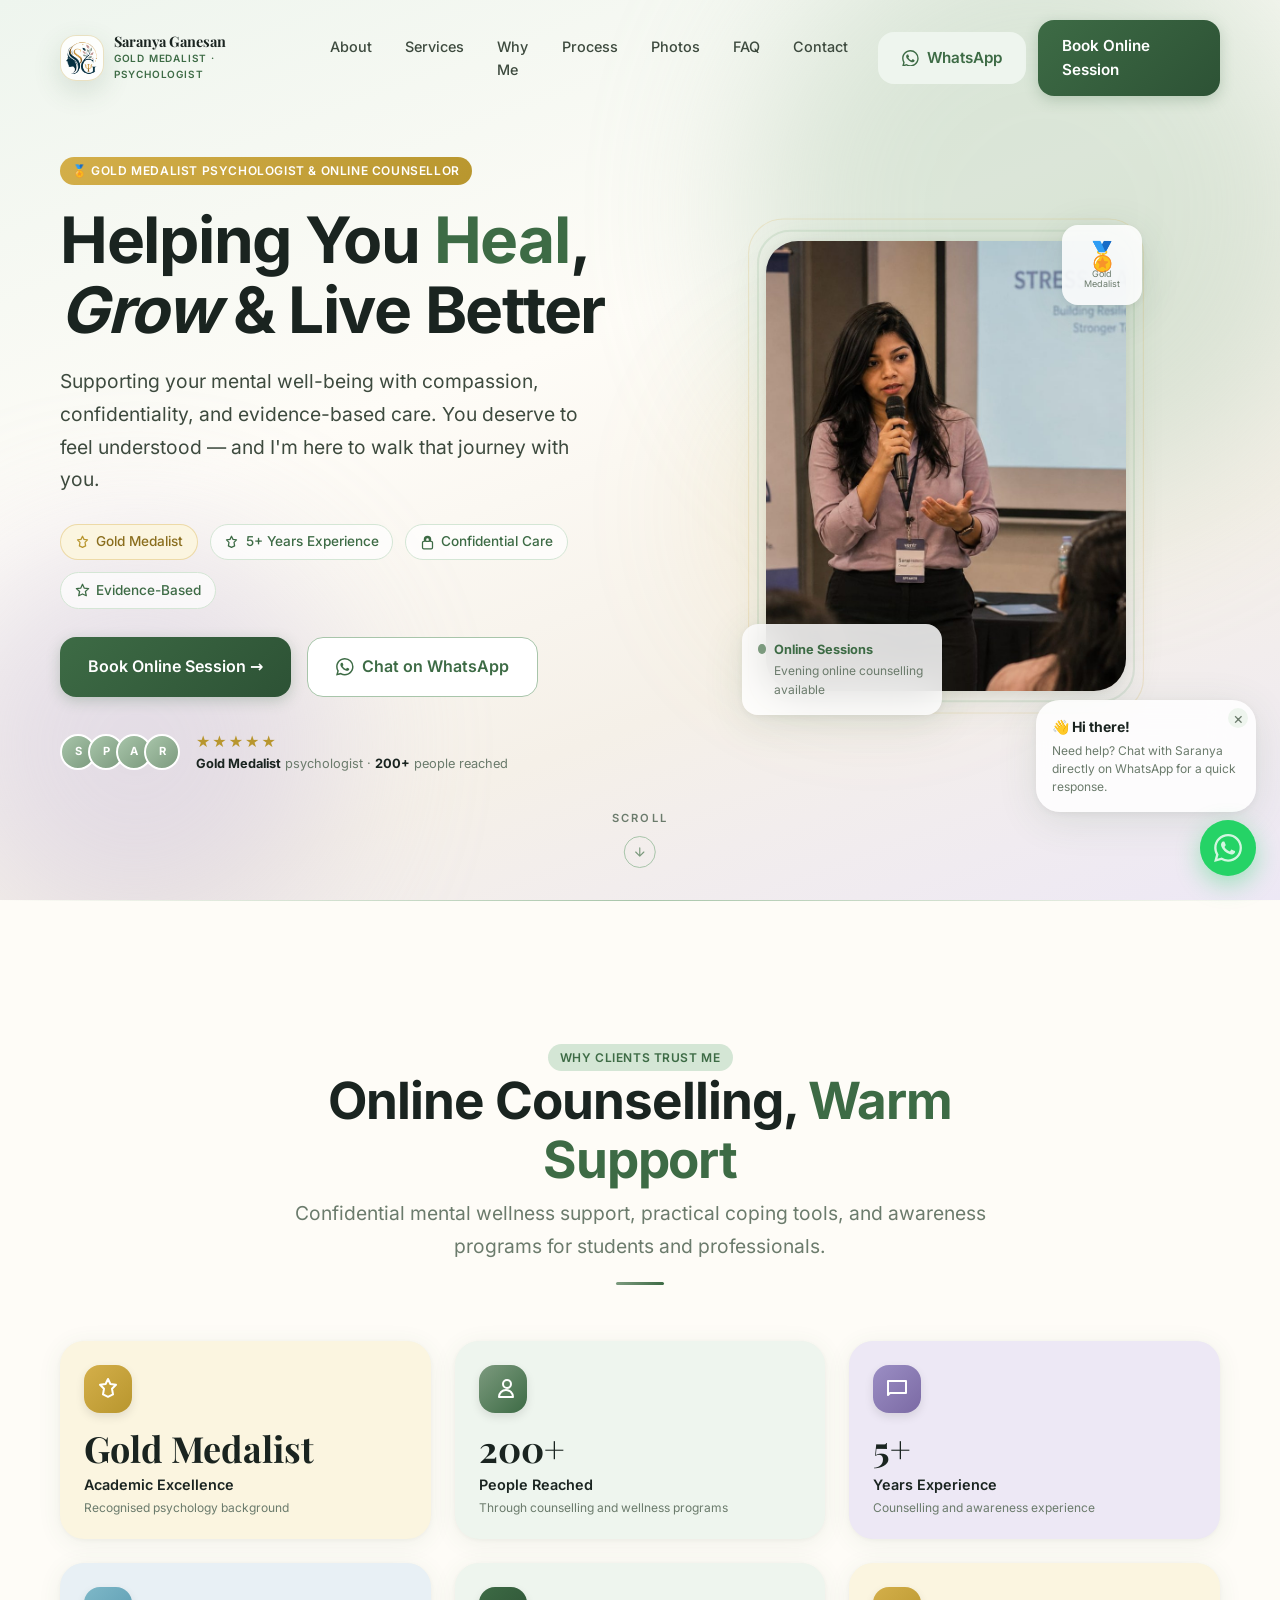
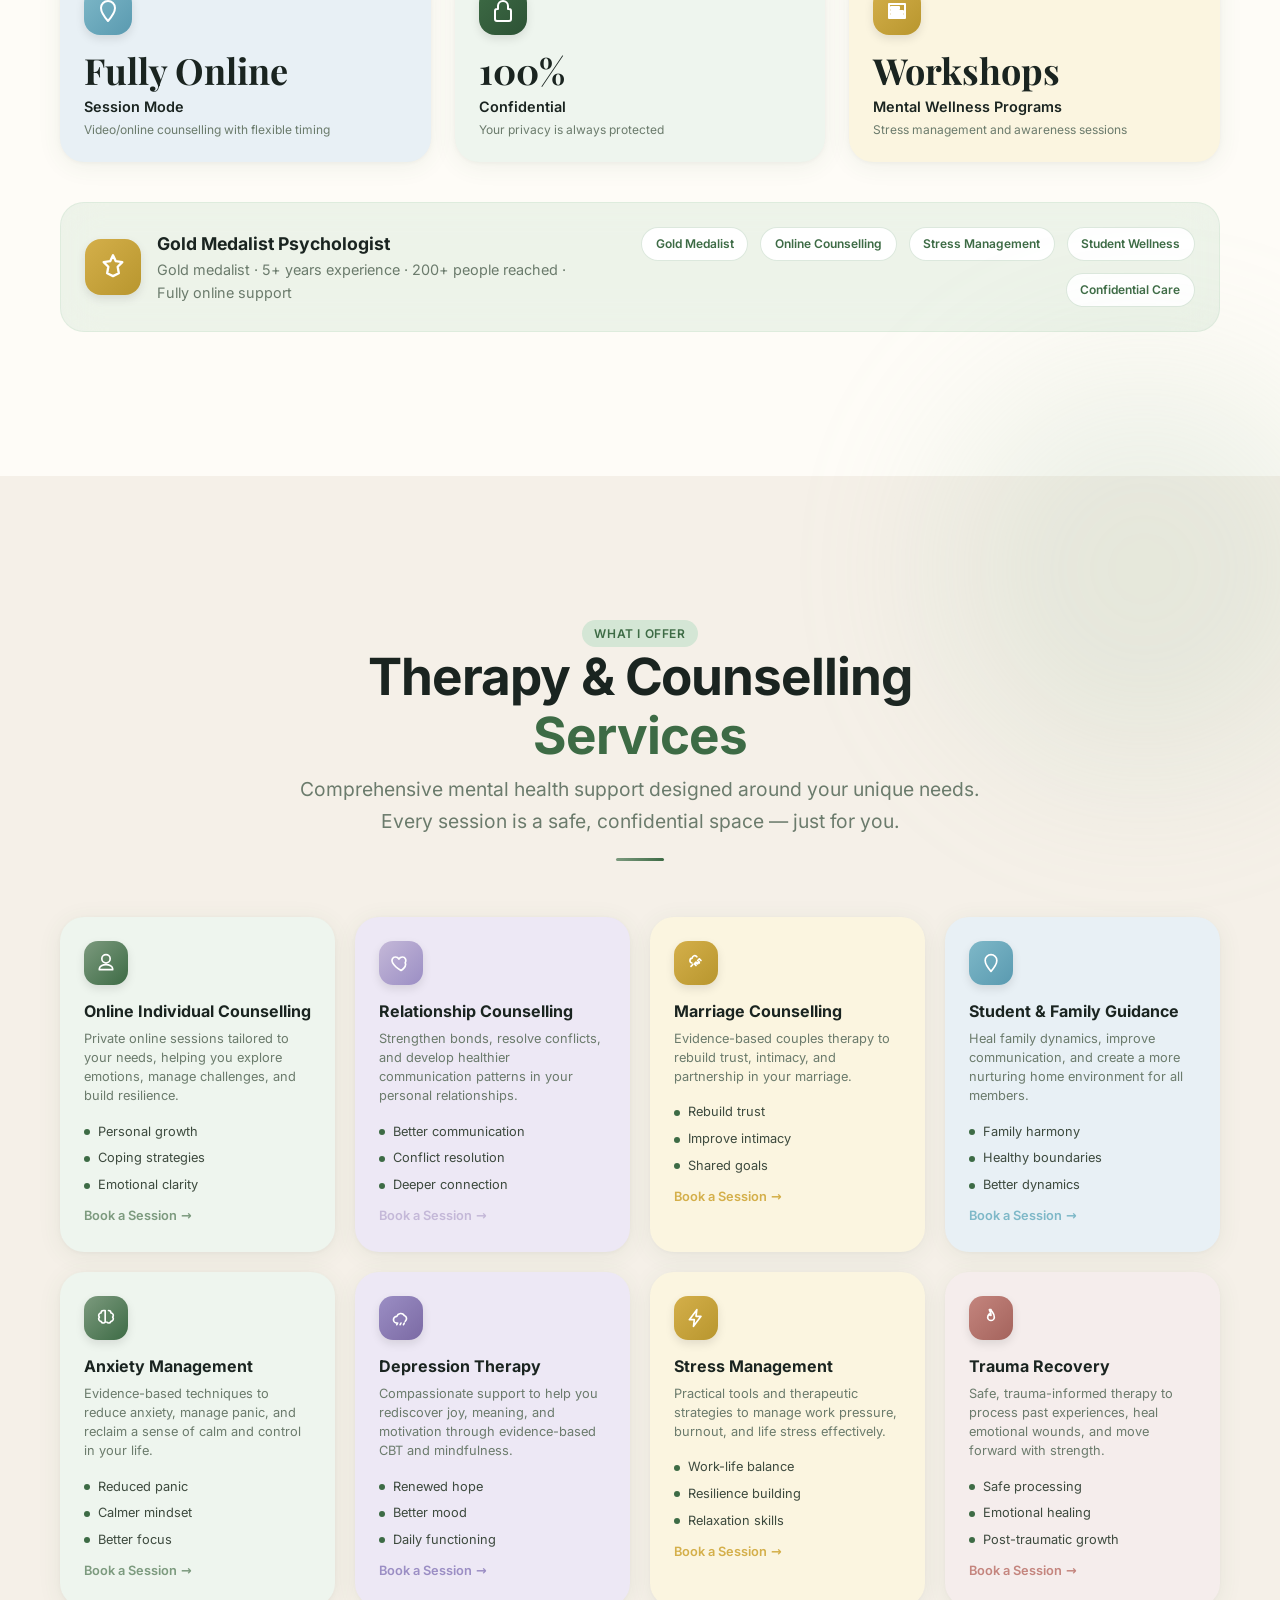
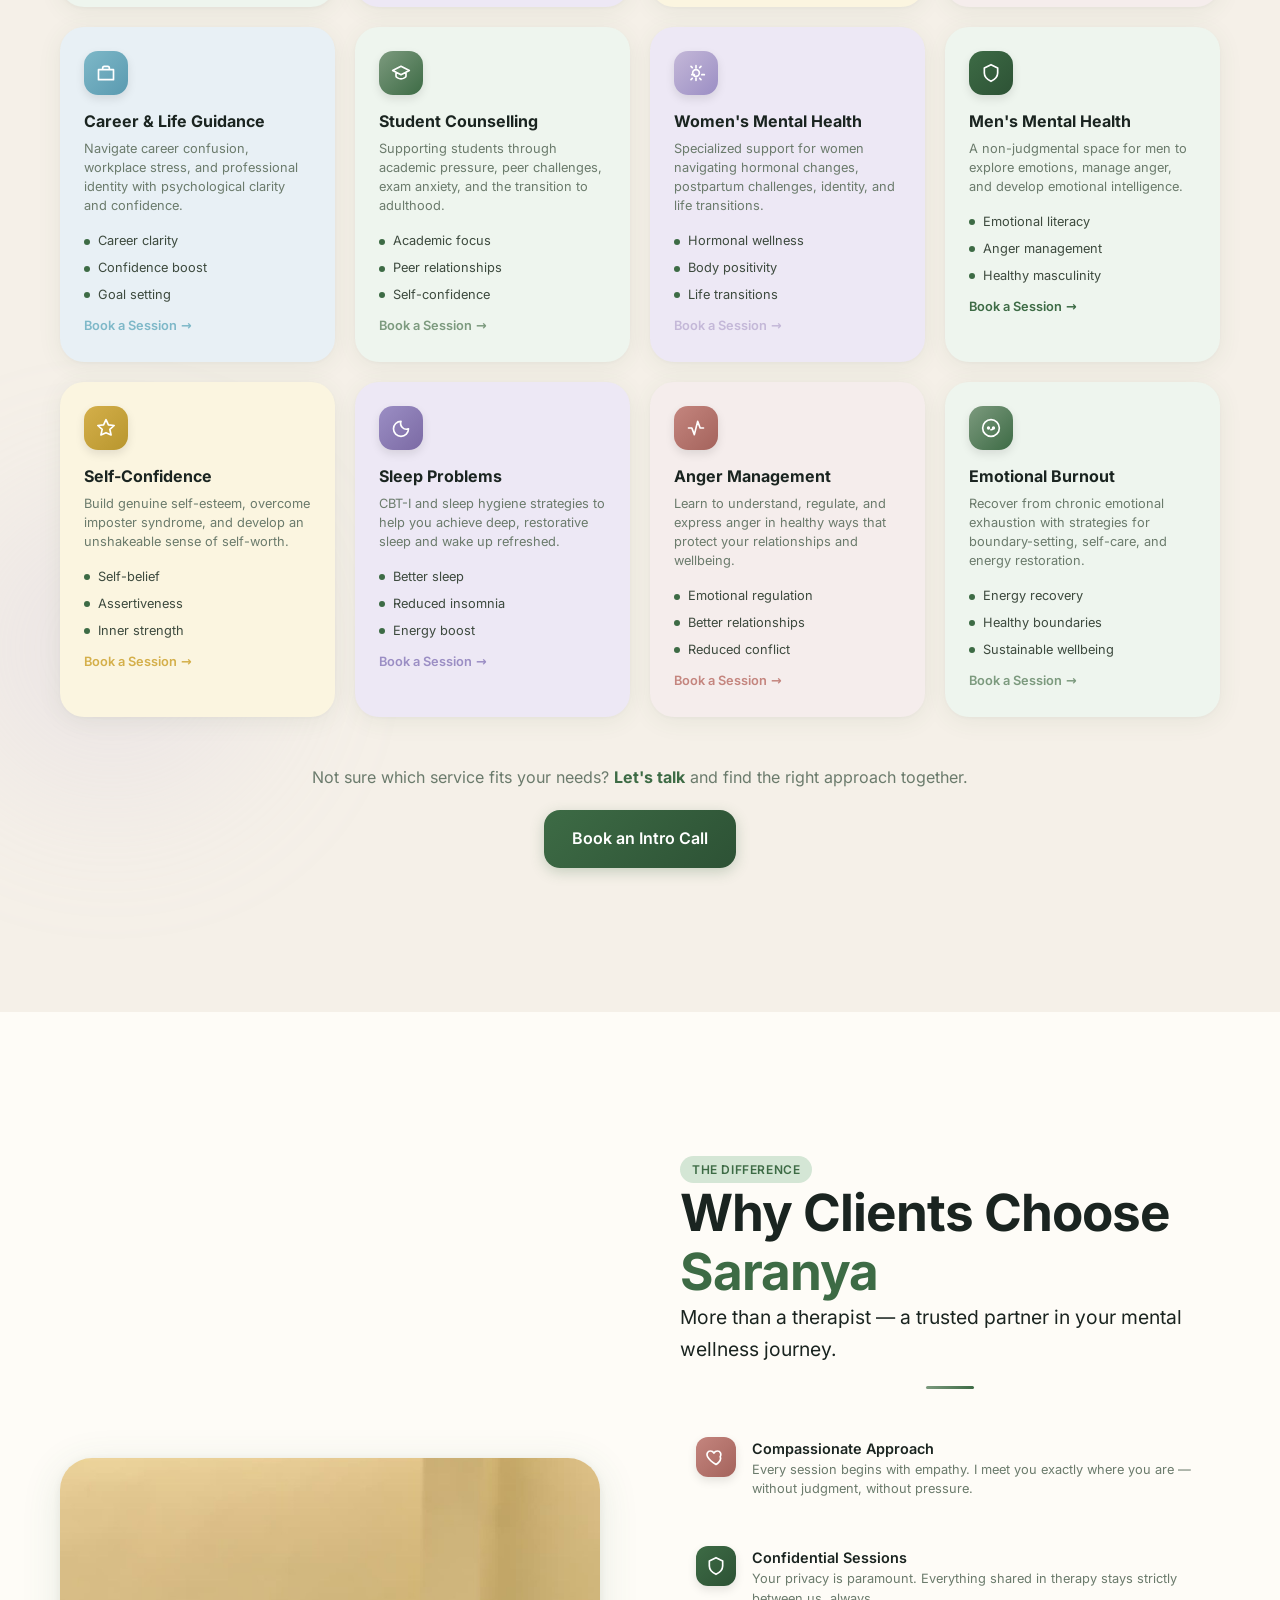
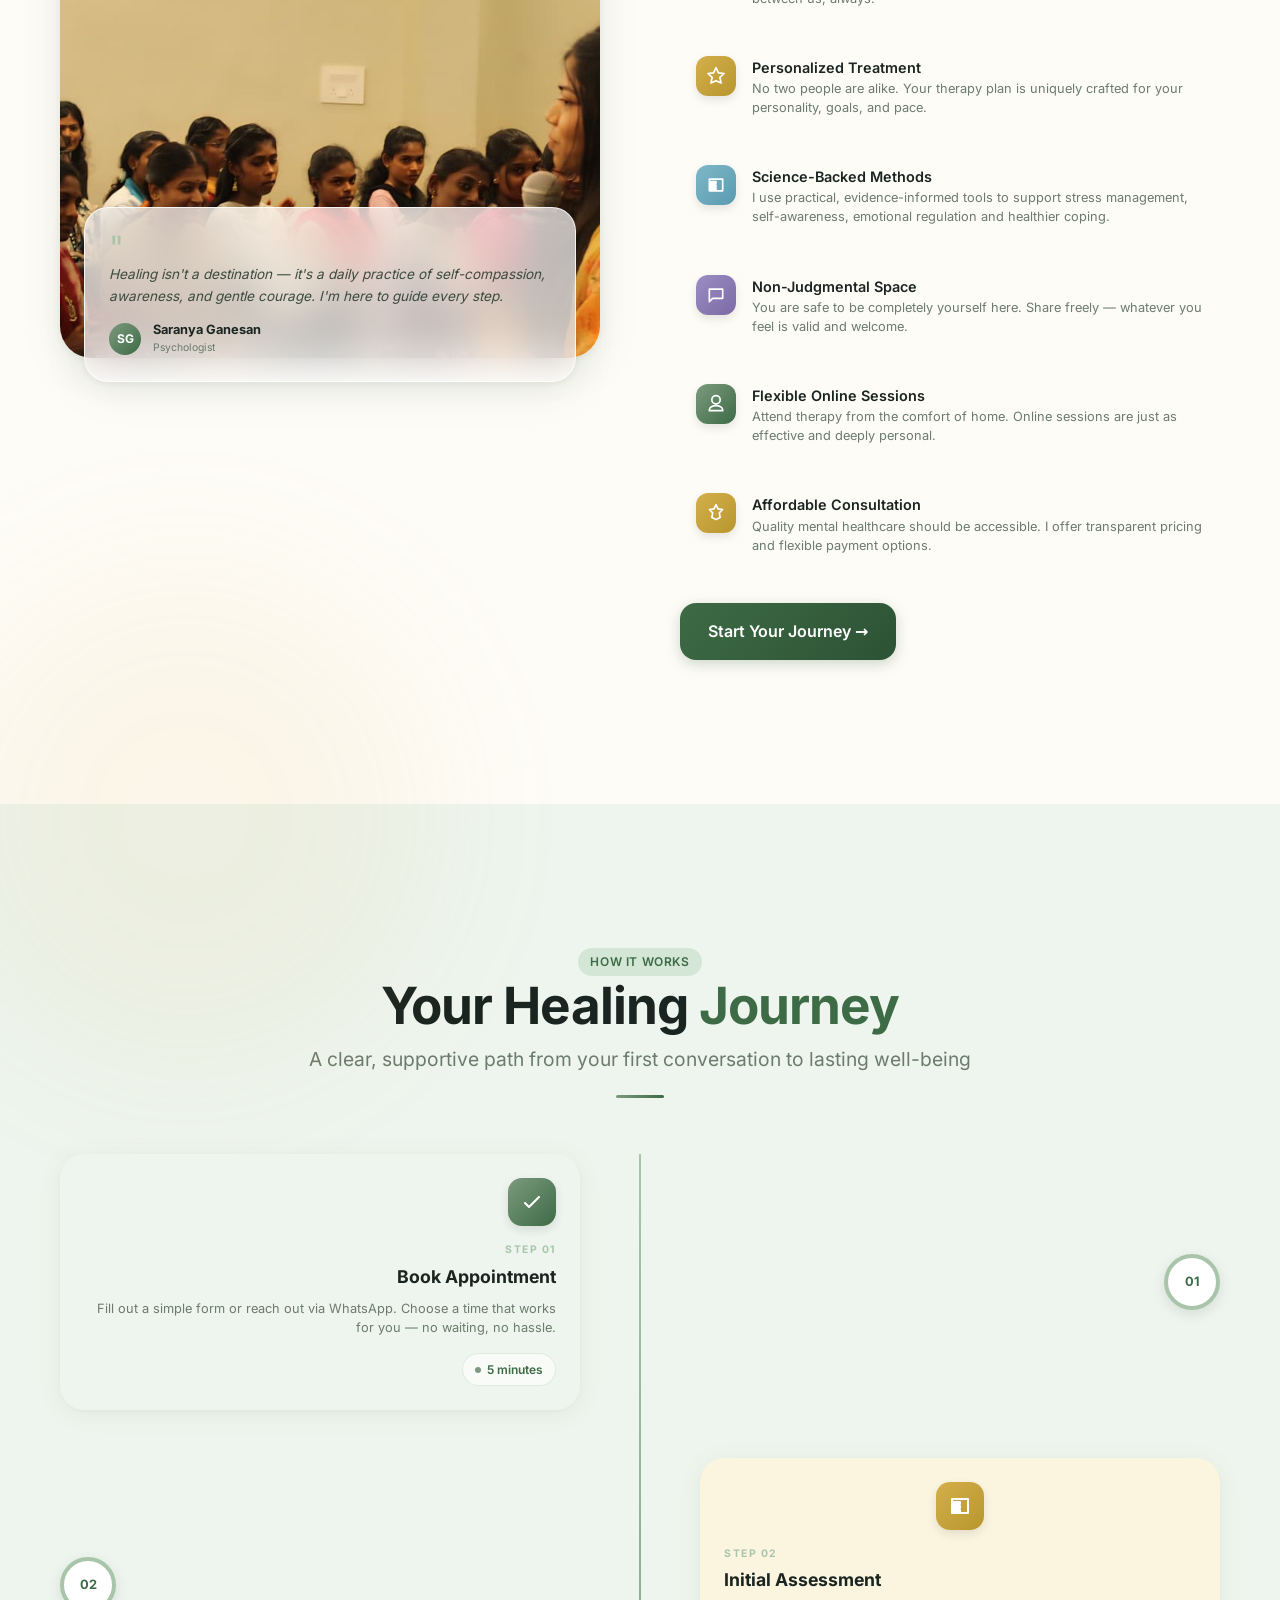
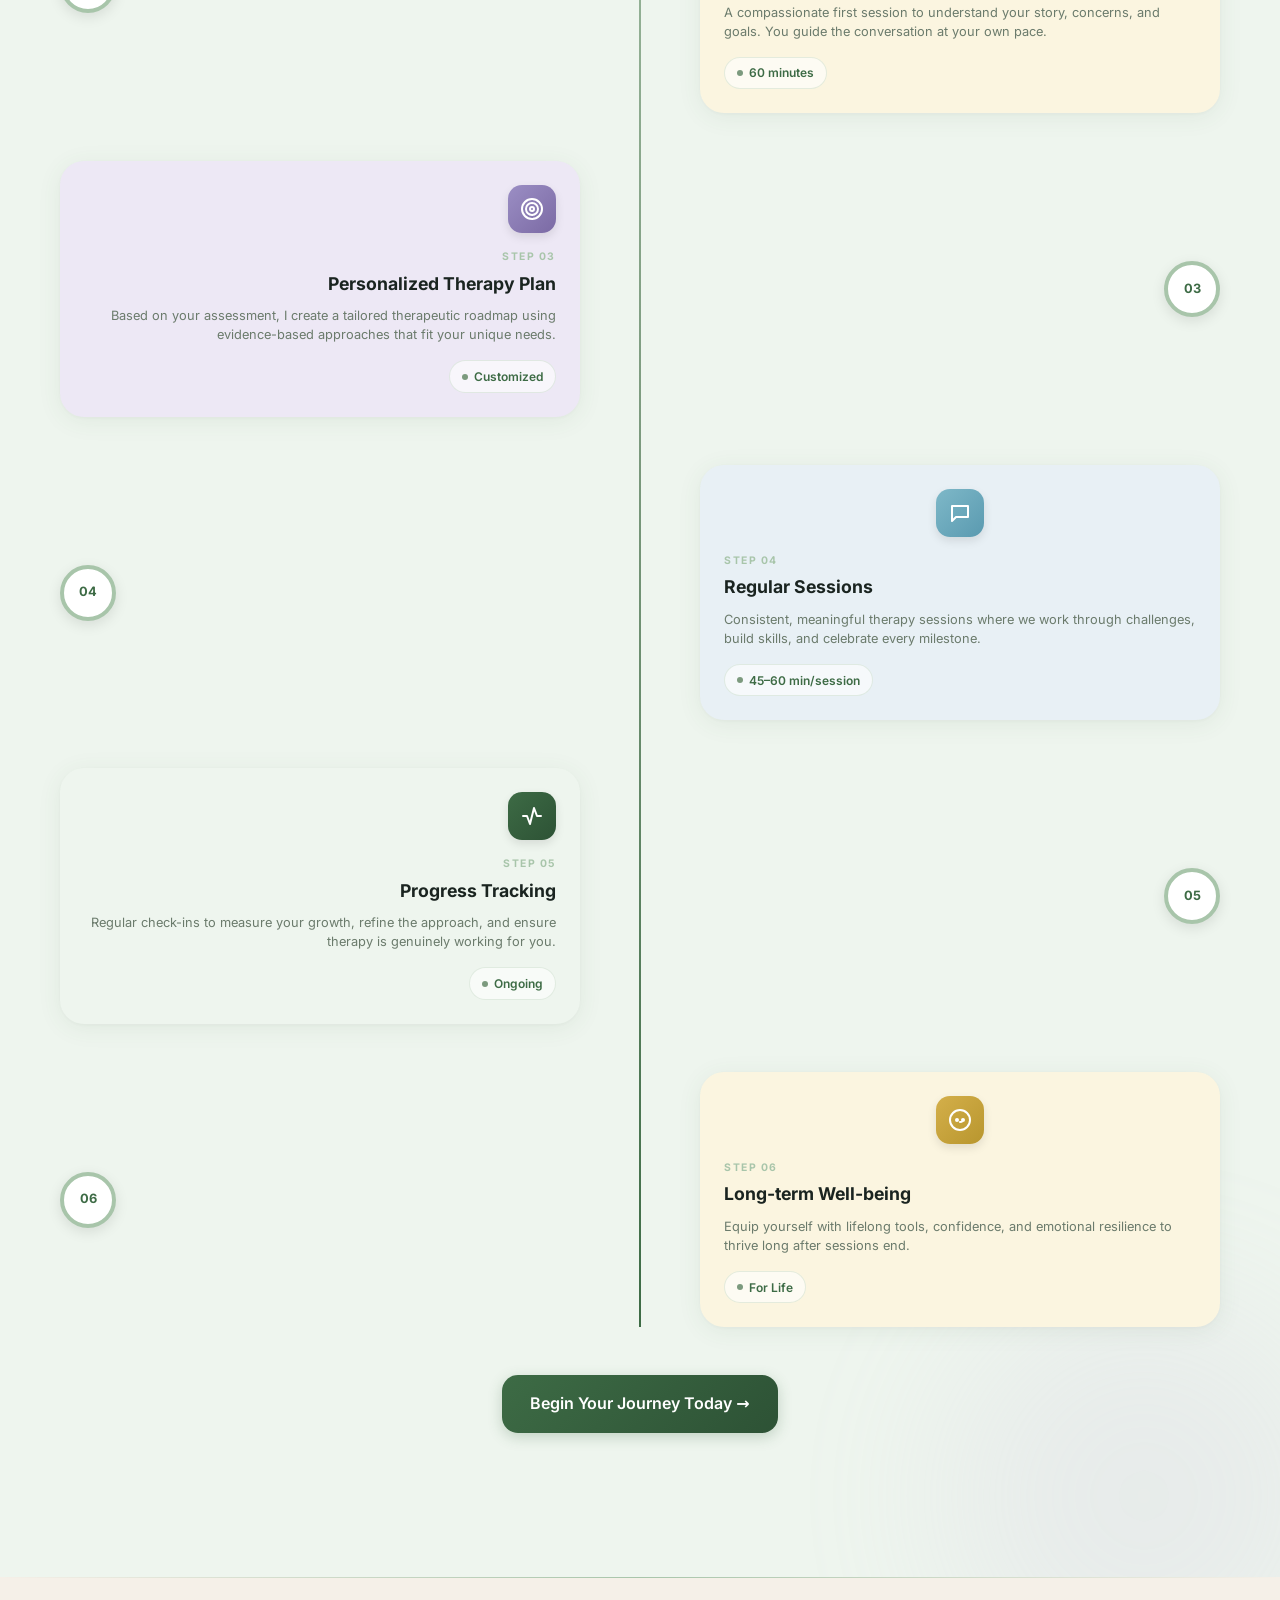
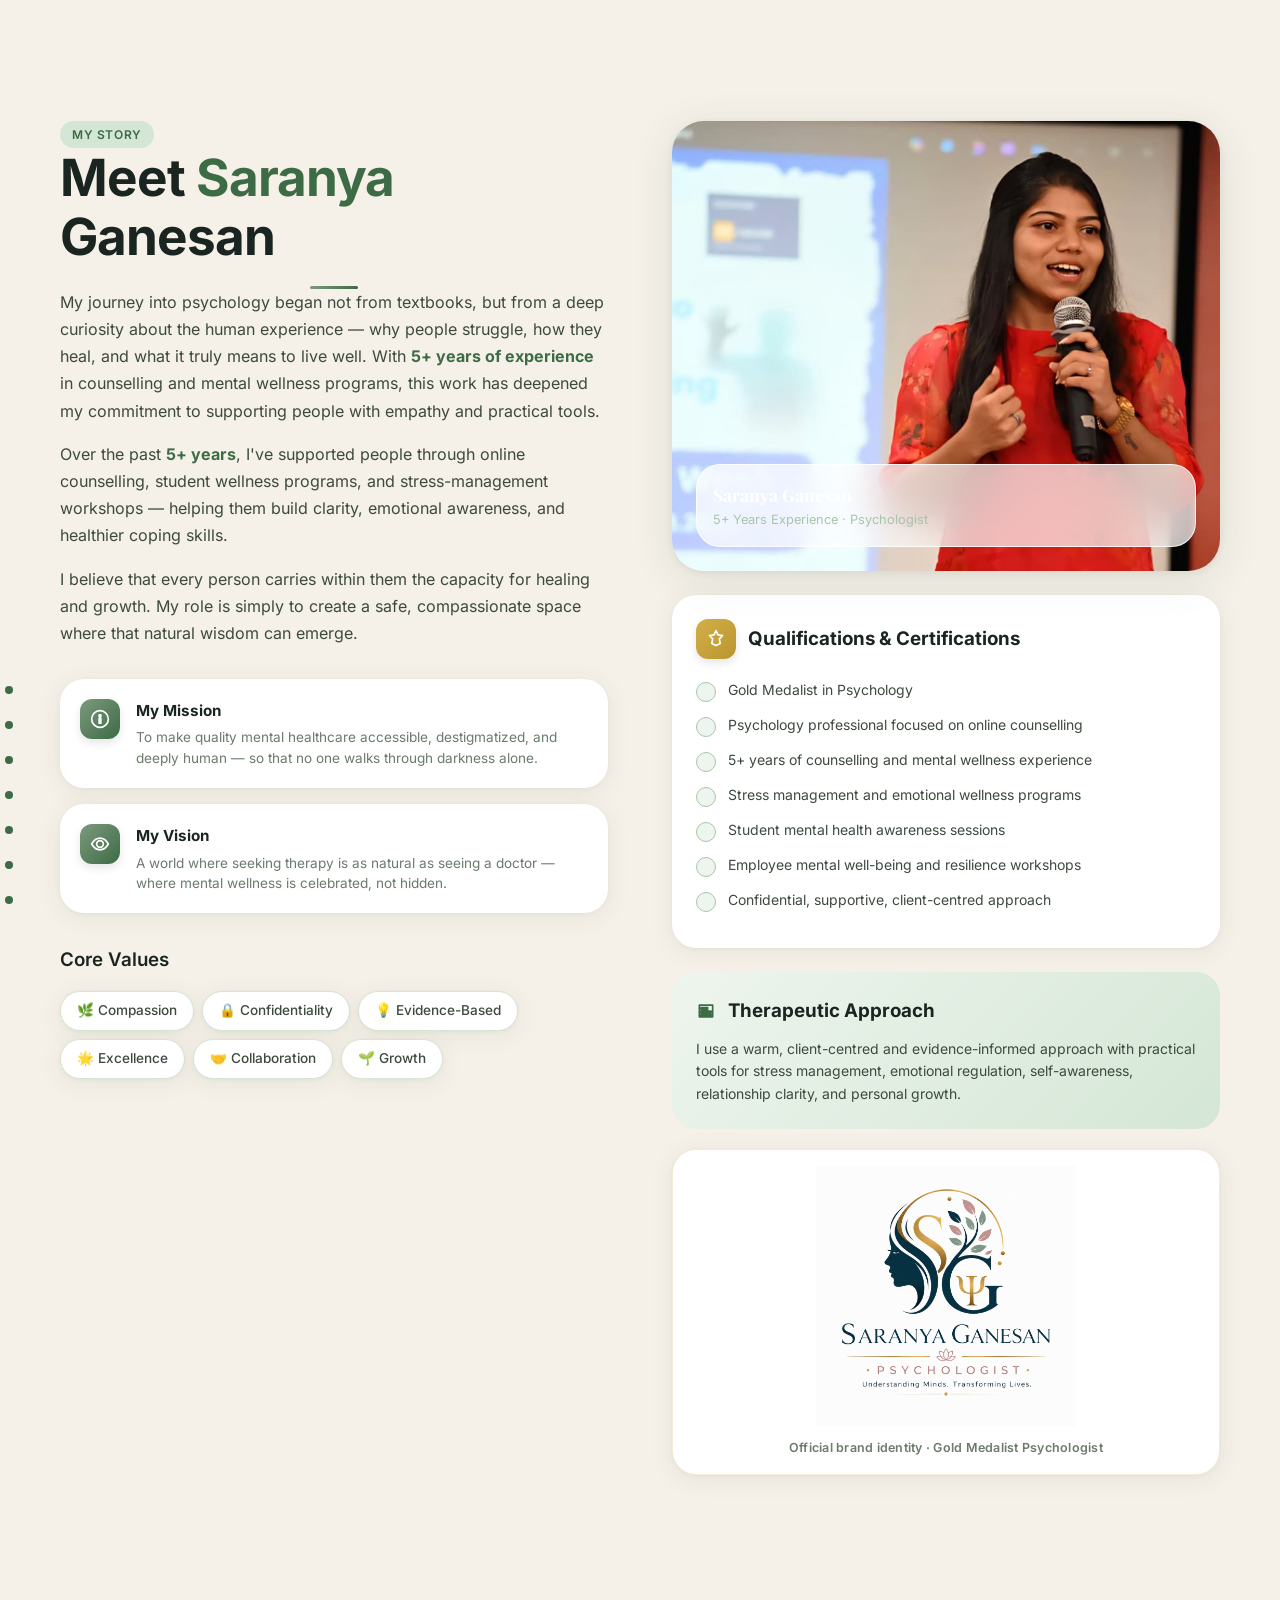
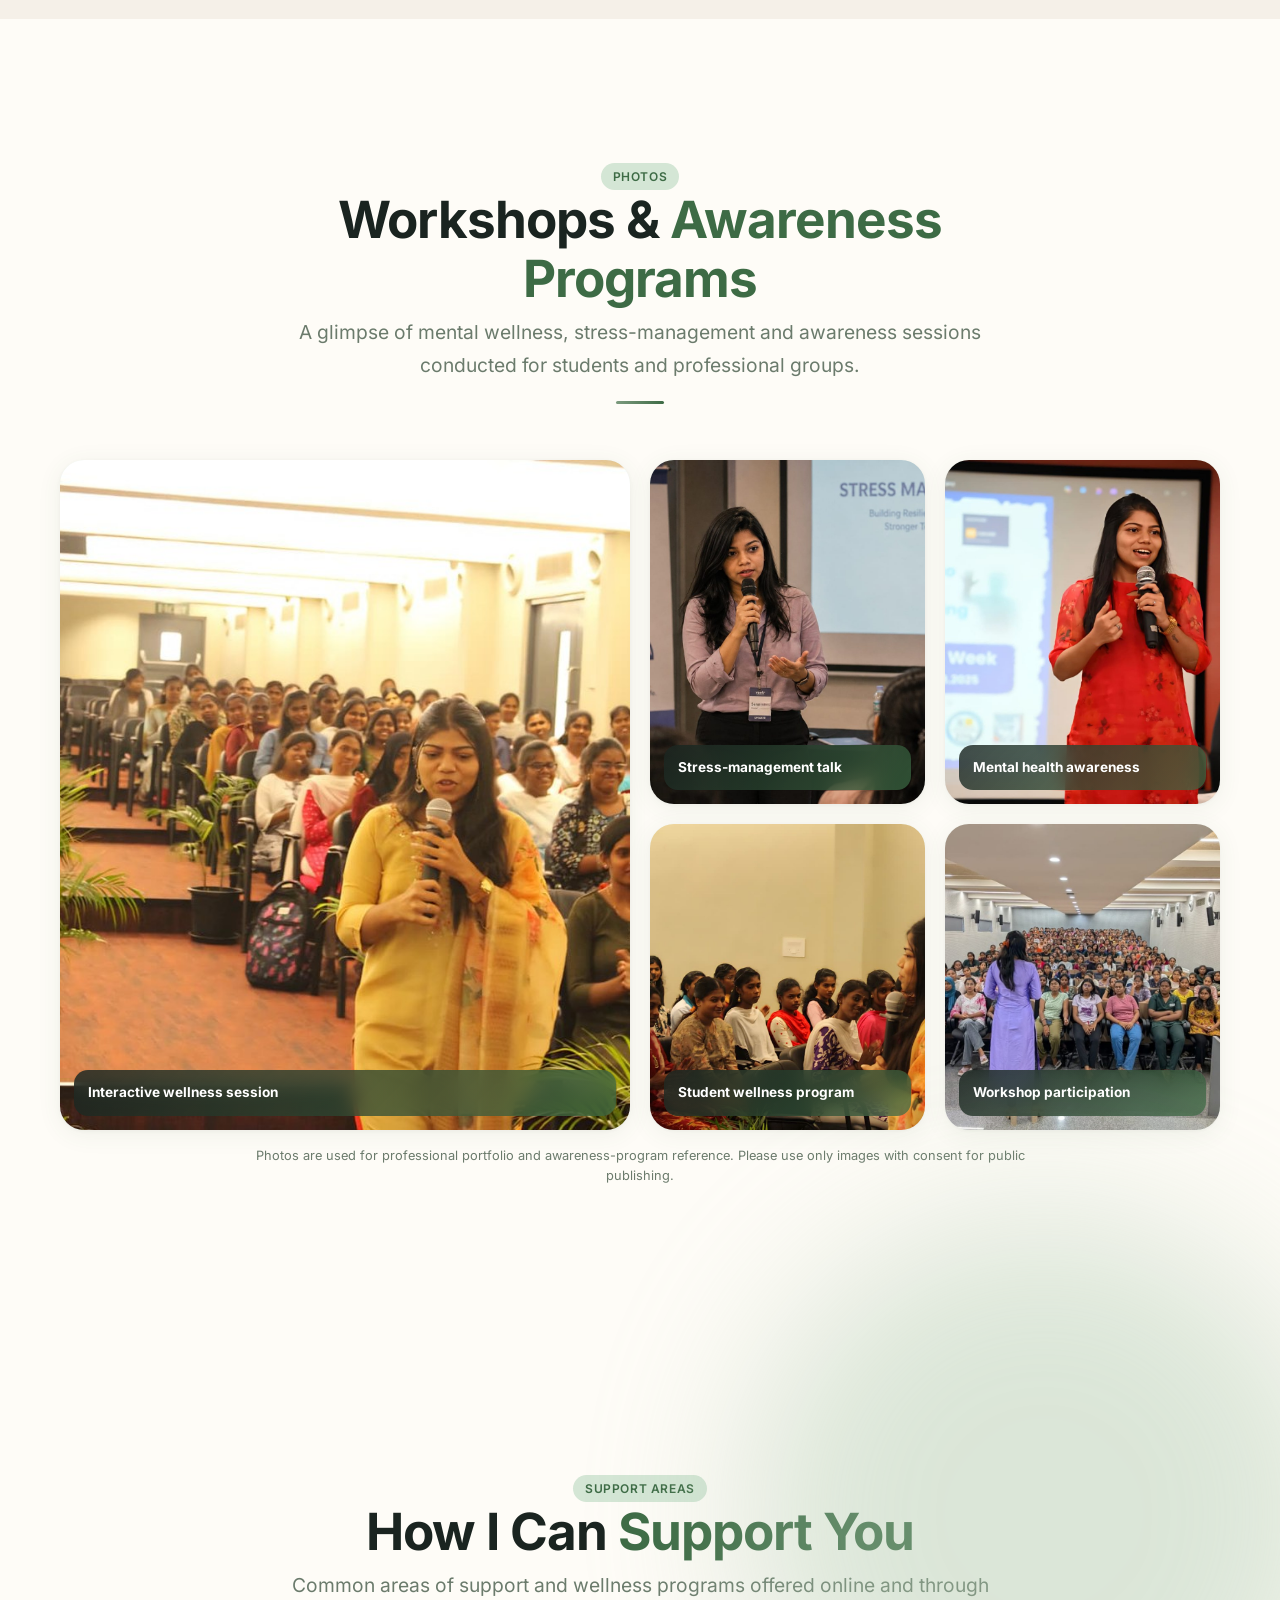
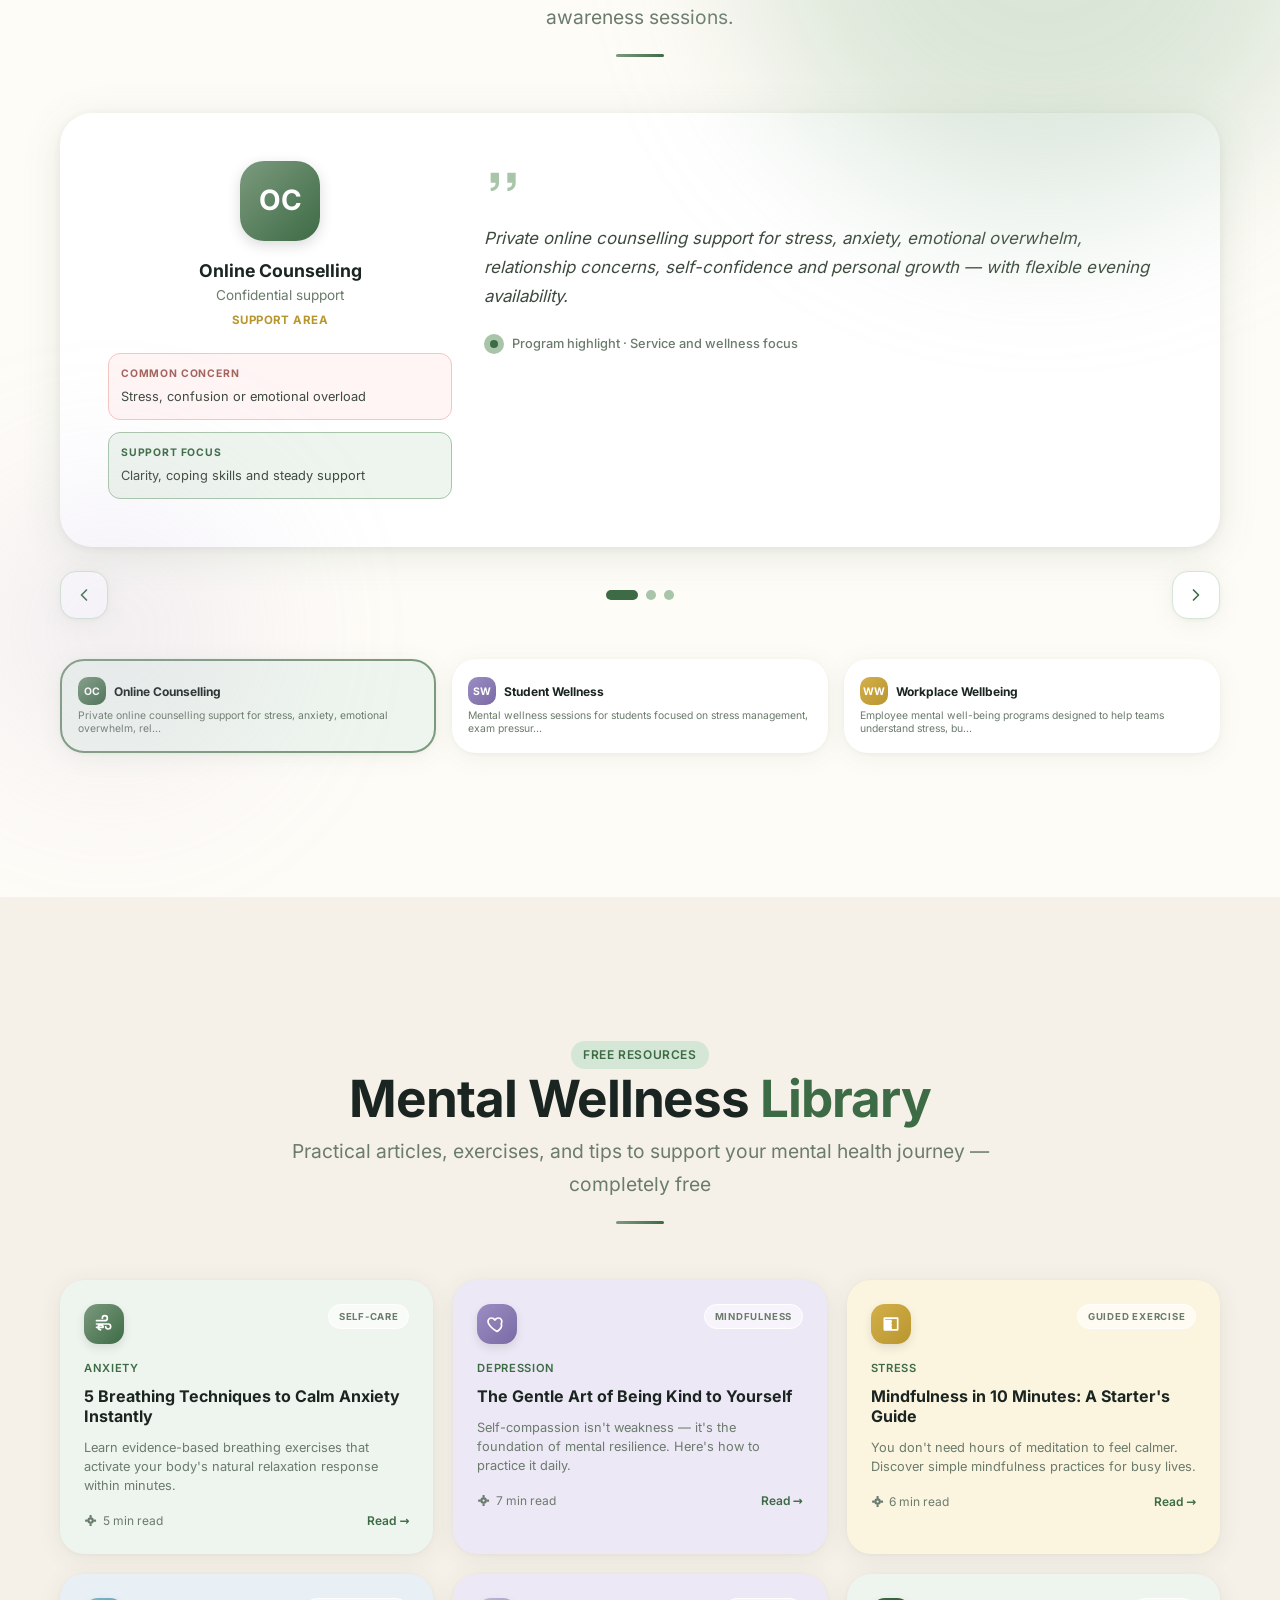
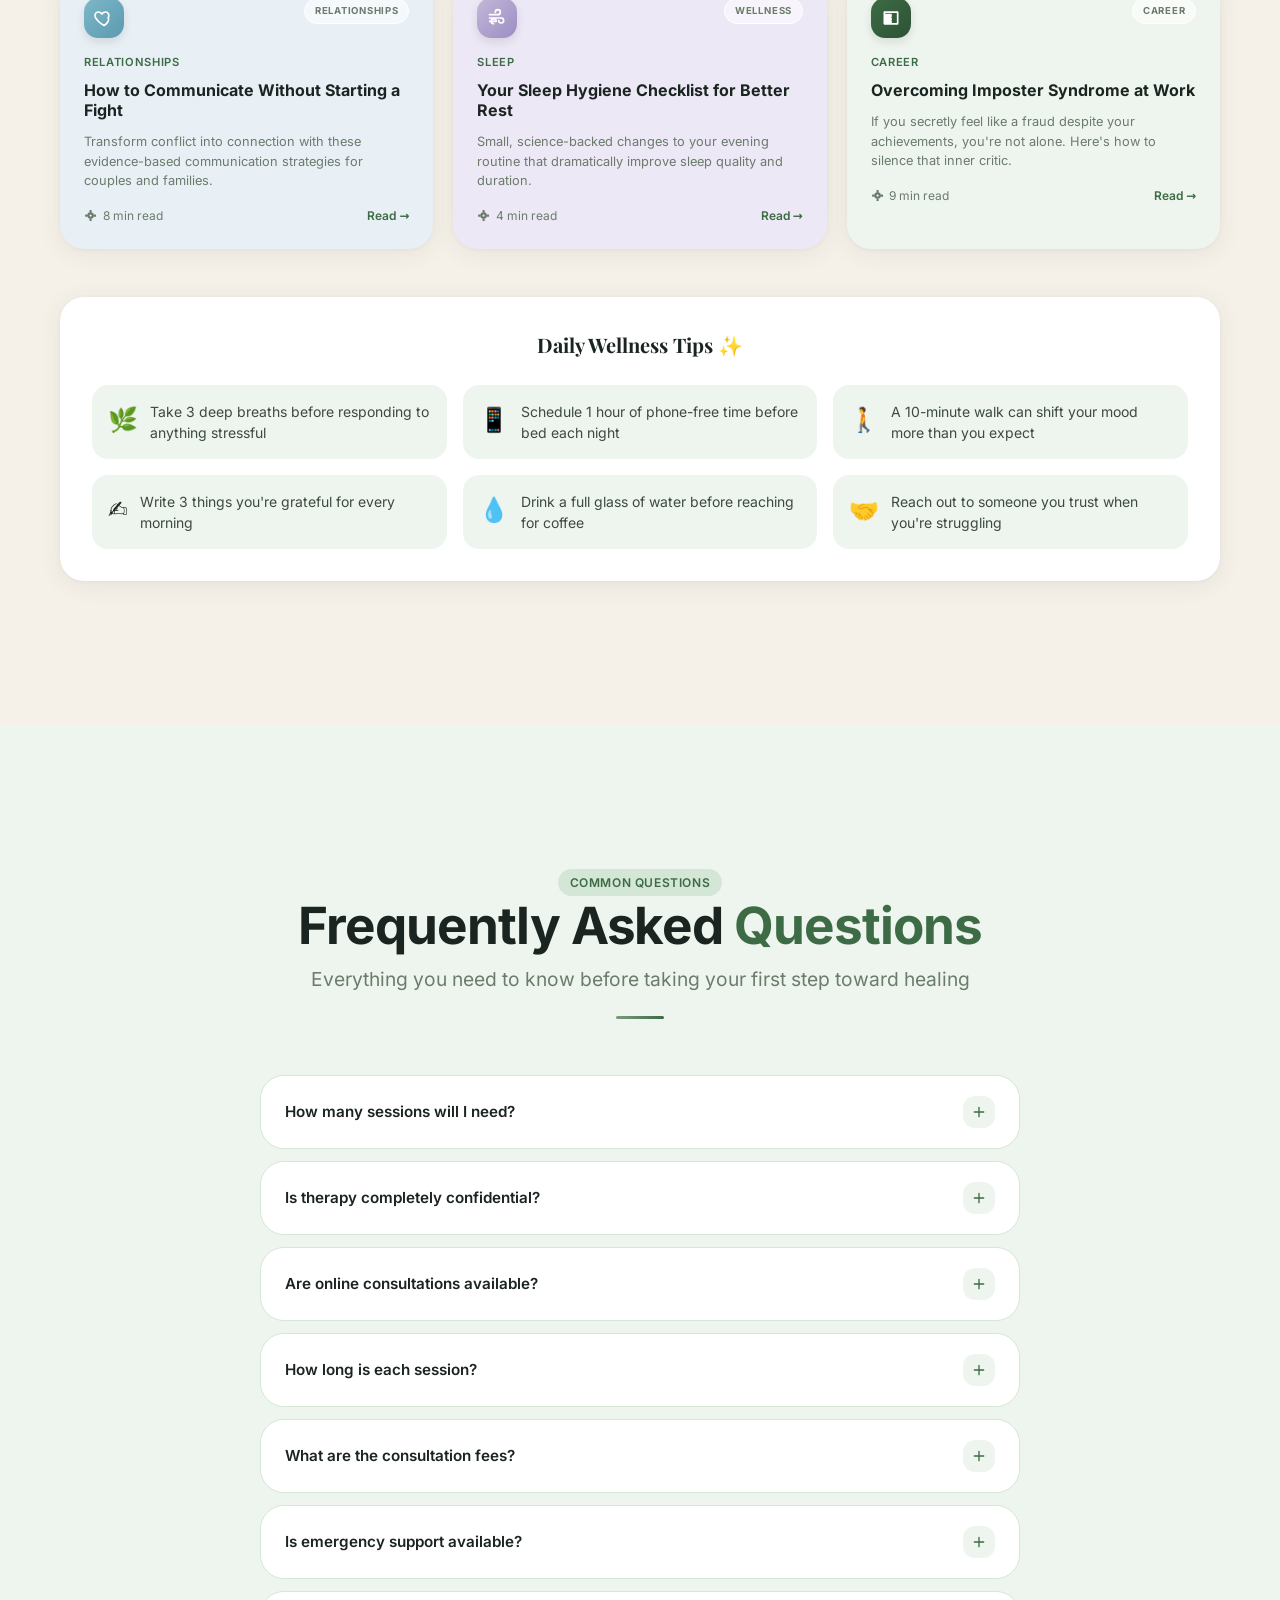
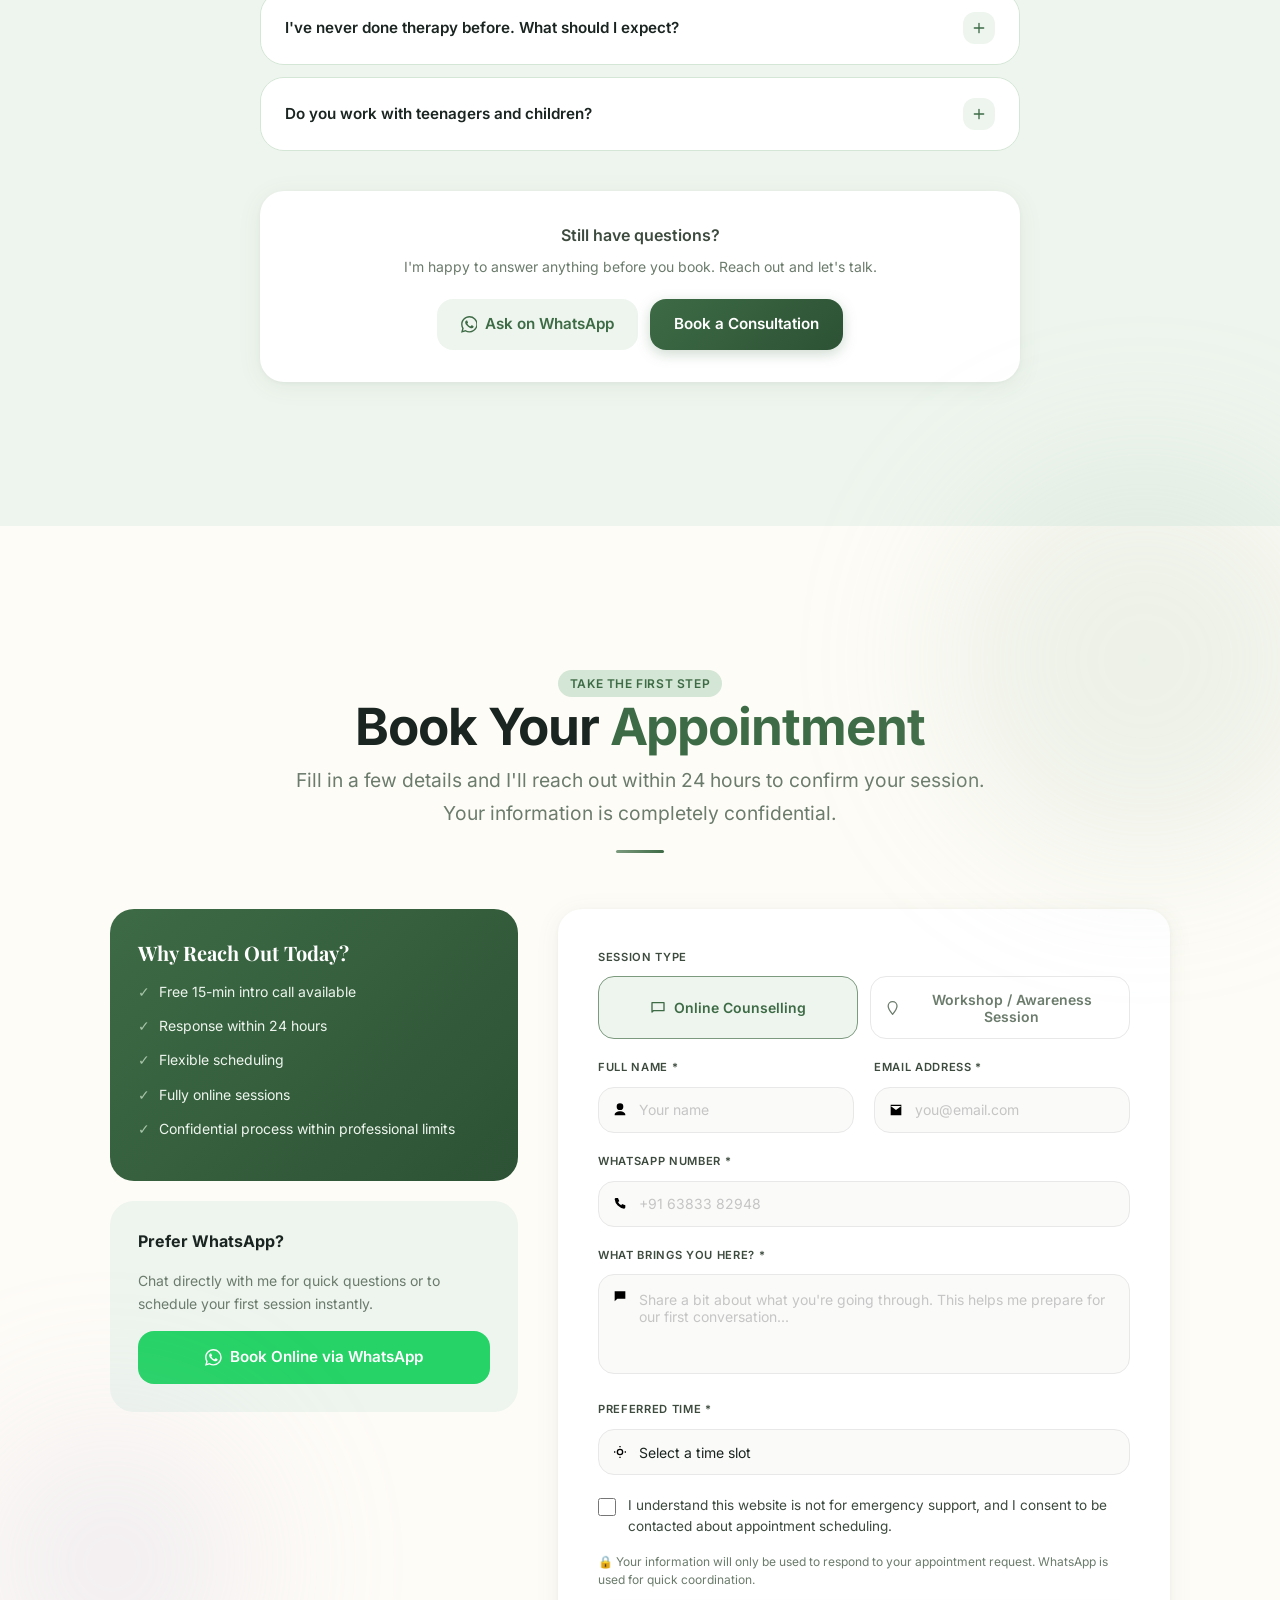
==== index.html @ abce1c73 "Remove footer images and booking emergency card" ====
<!DOCTYPE html>
<html lang="en" class="scroll-smooth">
<head>
  <meta charset="UTF-8" />
  <meta name="viewport" content="width=device-width, initial-scale=1.0" />
  <title>Saranya Ganesan | Gold Medalist Online Psychologist in India</title>
  <meta name="description" content="Saranya Ganesan — Gold Medalist psychologist and online counsellor offering confidential mental wellness support for stress, anxiety, relationships, emotional wellbeing and personal growth across India." />
  <meta name="keywords" content="online psychologist India, online counsellor, online counselling, therapy, mental health, anxiety counselling, stress management, relationship counselling, Saranya Ganesan, mental wellness, student counselling, employee wellness, Tamil Nadu, Puducherry" />
  <meta name="author" content="Saranya Ganesan" />
  <meta name="robots" content="index, follow" />

  <!-- Open Graph -->
  <meta property="og:type" content="website" />
  <meta property="og:locale" content="en_IN" />
  <meta property="og:url" content="https://saranya-ganesan-psychologist.vercel.app" />
  <meta property="og:site_name" content="Saranya Ganesan | Psychologist" />
  <meta property="og:title" content="Saranya Ganesan | Gold Medalist Online Psychologist" />
  <meta property="og:description" content="Gold Medalist psychologist offering compassionate, confidential online counselling for stress, anxiety, relationships and personal growth." />
  <meta property="og:image" content="https://saranya-ganesan-psychologist.vercel.app/images/hero.jpg" />

  <!-- Twitter -->
  <meta name="twitter:card" content="summary_large_image" />
  <meta name="twitter:title" content="Saranya Ganesan | Gold Medalist Online Psychologist" />
  <meta name="twitter:description" content="Gold Medalist psychologist offering compassionate, confidential online counselling for stress, anxiety, relationships and personal growth." />
  <meta name="twitter:image" content="https://saranya-ganesan-psychologist.vercel.app/images/hero.jpg" />

  <link rel="canonical" href="https://saranya-ganesan-psychologist.vercel.app/" />
  <link rel="icon" type="image/png" href="images/saranya-logo-mark.png" />
  <link rel="apple-touch-icon" href="images/apple-touch-icon.png" />
  <link rel="stylesheet" href="fonts.css" />

  <link rel="stylesheet" href="styles.css" />

  <!-- Structured data -->
  <script type="application/ld+json">
  {
    "@context": "https://schema.org",
    "@type": "Psychologist",
    "name": "Saranya Ganesan",
    "description": "Psychologist and online counsellor offering confidential mental wellness support, stress management and online counselling.",
    "url": "https://saranya-ganesan-psychologist.vercel.app",
    "image": "https://saranya-ganesan-psychologist.vercel.app/images/hero.jpg",
    "logo": "https://saranya-ganesan-psychologist.vercel.app/images/saranya-logo-mark.png",
    "award": "Gold Medalist",
    "sameAs": ["https://www.instagram.com/saranya_psychologist_?igsh=M2xnZ2pkZG16MzY1"],
    "telephone": "+91-6383382948",
    "address": { "@type": "PostalAddress", "addressLocality": "Online", "addressRegion": "India", "addressCountry": "IN" },
    "openingHours": ["Mo-Fr 18:00-23:59"],
    "priceRange": "₹₹",
    "areaServed": "India",
    "serviceType": "Online counselling and mental wellness support",
    "makesOffer": [
      { "@type": "Offer", "itemOffered": { "@type": "Service", "name": "Individual Therapy" } },
      { "@type": "Offer", "itemOffered": { "@type": "Service", "name": "Relationship Counselling" } },
      { "@type": "Offer", "itemOffered": { "@type": "Service", "name": "Marriage Counselling" } },
      { "@type": "Offer", "itemOffered": { "@type": "Service", "name": "Online Therapy" } }
    ]
  }
  </script>
</head>
<body>
  <a href="#main-content" class="skip-link">Skip to main content</a>

  <!-- ============ NAVBAR ============ -->
  <header class="navbar" id="navbar">
    <div class="container nav-inner">
      <a href="#hero" class="brand" aria-label="Saranya Ganesan - Home">
        <div class="brand-logo brand-logo-img"><img src="images/saranya-logo-mark.png" alt="" width="64" height="64" /></div>
        <div>
          <div class="brand-name">Saranya Ganesan</div>
          <div class="brand-sub">Gold Medalist · Psychologist</div>
        </div>
      </a>

      <nav class="nav-links" aria-label="Main navigation">
        <a href="#about">About</a>
        <a href="#services">Services</a>
        <a href="#why-choose-me">Why Me</a>
        <a href="#process">Process</a>
        <a href="#gallery">Photos</a>
        <a href="#faq">FAQ</a>
        <a href="#contact">Contact</a>
      </nav>

      <div class="nav-cta">
        <a class="btn-wa" href="https://wa.me/916383382948?text=Hello%20Saranya%2C%20I%27d%20like%20to%20book%20a%20consultation." target="_blank" rel="noopener noreferrer" aria-label="Chat on WhatsApp">
          <svg class="ic" viewBox="0 0 24 24" aria-hidden="true"><path d="M17.472 14.382c-.297-.149-1.758-.867-2.03-.967-.273-.099-.471-.148-.67.15-.197.297-.767.966-.94 1.164-.173.199-.347.223-.644.075-.297-.15-1.255-.463-2.39-1.475-.883-.788-1.48-1.761-1.653-2.059-.173-.297-.018-.458.13-.606.134-.133.298-.347.446-.52.149-.174.198-.298.298-.497.099-.198.05-.371-.025-.52-.075-.149-.669-1.612-.916-2.207-.242-.579-.487-.5-.669-.51-.173-.008-.371-.01-.57-.01-.198 0-.52.074-.792.372-.272.297-1.04 1.016-1.04 2.479 0 1.462 1.065 2.875 1.213 3.074.149.198 2.096 3.2 5.077 4.487.709.306 1.262.489 1.694.625.712.227 1.36.195 1.871.118.571-.085 1.758-.719 2.006-1.413.248-.694.248-1.289.173-1.413-.074-.124-.272-.198-.57-.347m-5.421 7.403h-.004a9.87 9.87 0 01-5.031-1.378l-.361-.214-3.741.982.998-3.648-.235-.374a9.86 9.86 0 01-1.51-5.26c.001-5.45 4.436-9.884 9.888-9.884 2.64 0 5.122 1.03 6.988 2.898a9.825 9.825 0 012.893 6.994c-.003 5.45-4.437 9.884-9.885 9.884m8.413-18.297A11.815 11.815 0 0012.05 0C5.495 0 .16 5.335.157 11.892c0 2.096.547 4.142 1.588 5.945L.057 24l6.305-1.654a11.882 11.882 0 005.683 1.448h.005c6.554 0 11.89-5.335 11.893-11.893a11.821 11.821 0 00-3.48-8.413Z"/></svg>
          WhatsApp
        </a>
        <a class="btn-primary" href="#booking">Book Online Session</a>
      </div>

      <button class="nav-toggle" id="navToggle" aria-label="Open menu" aria-expanded="false" aria-controls="mobileMenu">
        <svg class="ic-menu" viewBox="0 0 24 24" aria-hidden="true"><path d="M4 6h16M4 12h16M4 18h16"/></svg>
        <svg class="ic-close" viewBox="0 0 24 24" aria-hidden="true"><path d="M6 6l12 12M18 6L6 18"/></svg>
      </button>
    </div>
  </header>

  <!-- Mobile menu -->
  <div class="mobile-menu" id="mobileMenu" role="navigation" aria-label="Mobile navigation" hidden>
    <nav class="mobile-nav">
      <a href="#about">About</a>
      <a href="#services">Services</a>
      <a href="#why-choose-me">Why Me</a>
      <a href="#process">Process</a>
      <a href="#gallery">Photos</a>
      <a href="#faq">FAQ</a>
      <a href="#contact">Contact</a>
    </nav>
    <div class="mobile-cta">
      <a class="btn-wa" href="https://wa.me/916383382948?text=Hello%20Saranya%2C%20I%27d%20like%20to%20book%20a%20consultation." target="_blank" rel="noopener noreferrer">Chat on WhatsApp</a>
      <a class="btn-primary" href="#booking">Book Online Session</a>
    </div>
  </div>

  <main id="main-content">
    <!-- ============ HERO ============ -->
    <section id="hero" class="hero gradient-hero" aria-label="Welcome - Hero Section">
      <div class="blob blob-1" aria-hidden="true"></div>
      <div class="blob blob-2" aria-hidden="true"></div>
      <div class="blob blob-3" aria-hidden="true"></div>

      <div class="container hero-grid">
        <div class="hero-left">
          <span class="badge-gold">🏅 Gold Medalist Psychologist & Online Counsellor</span>
          <h1 class="heading-display">Helping You <span class="hl">Heal</span>, <em> Grow</em> &amp; Live Better</h1>
          <p class="body-large">Supporting your mental well-being with compassion, confidentiality, and evidence-based care. You deserve to feel understood — and I'm here to walk that journey with you.</p>

          <div class="trust-badges">
            <div class="trust-badge gold-medal"><svg class="ic" viewBox="0 0 24 24" aria-hidden="true"><path d="M12 2l2.4 5 5.6.8-4 4 1 5.6L12 19.8 7 17.4l1-5.6-4-4 5.6-.8z"/></svg> Gold Medalist</div>
            <div class="trust-badge"><svg class="ic" viewBox="0 0 24 24" aria-hidden="true"><path d="M12 2l2.4 5 5.6.8-4 4 1 5.6L12 19.8 7 17.4l1-5.6-4-4 5.6-.8z"/></svg> 5+ Years Experience</div>
            <div class="trust-badge"><svg class="ic" viewBox="0 0 24 24" aria-hidden="true"><path d="M12 2a5 5 0 0 0-5 5v3H6a2 2 0 0 0-2 2v8a2 2 0 0 0 2 2h12a2 2 0 0 0 2-2v-8a2 2 0 0 0-2-2h-1V7a5 5 0 0 0-5-5zm-3 8V7a3 3 0 0 1 6 0v3z"/></svg> Confidential Care</div>
            <div class="trust-badge"><svg class="ic" viewBox="0 0 24 24" aria-hidden="true"><path d="M12 2l2.9 6.3 6.9.7-5.2 4.6 1.5 6.8L12 17.6 5.9 20.4l1.5-6.8L2.2 9l6.9-.7z"/></svg> Evidence-Based</div>
          </div>

          <div class="hero-actions">
            <a class="btn-primary btn-lg" href="#booking">Book Online Session →</a>
            <a class="btn-outline btn-lg" href="https://wa.me/916383382948?text=Hello%20Saranya%2C%20I%27d%20like%20to%20schedule%20a%20consultation." target="_blank" rel="noopener noreferrer">
              <svg class="ic" viewBox="0 0 24 24" aria-hidden="true"><path d="M17.472 14.382c-.297-.149-1.758-.867-2.03-.967-.273-.099-.471-.148-.67.15-.197.297-.767.966-.94 1.164-.173.199-.347.223-.644.075-.297-.15-1.255-.463-2.39-1.475-.883-.788-1.48-1.761-1.653-2.059-.173-.297-.018-.458.13-.606.134-.133.298-.347.446-.52.149-.174.198-.298.298-.497.099-.198.05-.371-.025-.52-.075-.149-.669-1.612-.916-2.207-.242-.579-.487-.5-.669-.51-.173-.008-.371-.01-.57-.01-.198 0-.52.074-.792.372-.272.297-1.04 1.016-1.04 2.479 0 1.462 1.065 2.875 1.213 3.074.149.198 2.096 3.2 5.077 4.487.709.306 1.262.489 1.694.625.712.227 1.36.195 1.871.118.571-.085 1.758-.719 2.006-1.413.248-.694.248-1.289.173-1.413-.074-.124-.272-.198-.57-.347m-5.421 7.403h-.004a9.87 9.87 0 01-5.031-1.378l-.361-.214-3.741.982.998-3.648-.235-.374a9.86 9.86 0 01-1.51-5.26c.001-5.45 4.436-9.884 9.888-9.884 2.64 0 5.122 1.03 6.988 2.898a9.825 9.825 0 012.893 6.994c-.003 5.45-4.437 9.884-9.885 9.884m8.413-18.297A11.815 11.815 0 0012.05 0C5.495 0 .16 5.335.157 11.892c0 2.096.547 4.142 1.588 5.945L.057 24l6.305-1.654a11.882 11.882 0 005.683 1.448h.005c6.554 0 11.89-5.335 11.893-11.893a11.821 11.821 0 00-3.48-8.413Z"/></svg>
              Chat on WhatsApp
            </a>
          </div>

          <div class="social-proof">
            <div class="avatars"><span>S</span><span>P</span><span>A</span><span>R</span></div>
            <div>
              <div class="stars" aria-hidden="true">★★★★★</div>
              <p><strong>Gold Medalist</strong> psychologist · <strong>200+</strong> people reached</p>
            </div>
          </div>
        </div>

        <div class="hero-right">
          <div class="portrait">
            <div class="ring ring-1" aria-hidden="true"></div>
            <div class="ring ring-2" aria-hidden="true"></div>
            <img src="images/hero.jpg" alt="Saranya Ganesan speaking at a mental wellness and stress management program" width="800" height="1000" loading="eager" />
            <div class="float-card float-card-1">
              <span class="dot"></span>
              <div><strong>Online Sessions</strong><p>Evening online counselling available</p></div>
            </div>
            <div class="float-card float-card-2"><span class="exp-num">🏅</span><span class="exp-lbl">Gold<br/>Medalist</span></div>
          </div>
        </div>
      </div>

      <div class="scroll-indicator" aria-hidden="true"><span>Scroll</span><div class="scroll-circle"><svg class="ic" viewBox="0 0 24 24"><path d="M12 5v14M5 12l7 7 7-7"/></svg></div></div>
    </section>

    <!-- ============ TRUST / STATS ============ -->
    <section id="trust" class="section section-padding" aria-labelledby="trust-heading">
      <div class="divider-top" aria-hidden="true"></div>
      <div class="container">
        <div class="section-head" data-reveal>
          <span class="badge-sage">Why Clients Trust Me</span>
          <h2 id="trust-heading" class="heading-large">Online Counselling, <span class="hl">Warm Support</span></h2>
          <p class="body-large">Confidential mental wellness support, practical coping tools, and awareness programs for students and professionals.</p>
          <div class="divider-sage"></div>
        </div>

        <div class="stats-grid">
          <div class="stat-card bg-gold" data-reveal>
            <div class="stat-icon grad-gold"><svg class="ic" viewBox="0 0 24 24" aria-hidden="true"><path d="M12 2l2.4 5 5.6.8-4 4 1 5.6L12 19.8 7 17.4l1-5.6-4-4 5.6-.8z"/></svg></div>
            <div class="stat-num"><span>Gold Medalist</span></div>
            <div class="stat-label">Academic Excellence</div>
            <div class="stat-desc">Recognised psychology background</div>
          </div>
          <div class="stat-card bg-sage" data-reveal>
            <div class="stat-icon grad-sage"><svg class="ic" viewBox="0 0 24 24" aria-hidden="true"><path d="M16 11a4 4 0 1 0-4-4 4 4 0 0 0 4 4zm-8 9a7 7 0 0 1 14 0z"/></svg></div>
            <div class="stat-num"><span data-count="200" data-suffix="+">0</span></div>
            <div class="stat-label">People Reached</div>
            <div class="stat-desc">Through counselling and wellness programs</div>
          </div>
          <div class="stat-card bg-lav" data-reveal>
            <div class="stat-icon grad-lav"><svg class="ic" viewBox="0 0 24 24" aria-hidden="true"><path d="M3 4h18v12H5l-2 2z"/></svg></div>
            <div class="stat-num"><span data-count="5" data-suffix="+">0</span></div>
            <div class="stat-label">Years Experience</div>
            <div class="stat-desc">Counselling and awareness experience</div>
          </div>
          <div class="stat-card bg-blue" data-reveal>
            <div class="stat-icon grad-blue"><svg class="ic" viewBox="0 0 24 24" aria-hidden="true"><path d="M12 2a7 7 0 0 0-7 7c0 5 7 13 7 13s7-8 7-13a7 7 0 0 0-7-7z"/></svg></div>
            <div class="stat-num"><span>Fully Online</span></div>
            <div class="stat-label">Session Mode</div>
            <div class="stat-desc">Video/online counselling with flexible timing</div>
          </div>
          <div class="stat-card bg-sage2" data-reveal>
            <div class="stat-icon grad-forest"><svg class="ic" viewBox="0 0 24 24" aria-hidden="true"><path d="M12 2a5 5 0 0 0-5 5v3H6a2 2 0 0 0-2 2v8a2 2 0 0 0 2 2h12a2 2 0 0 0 2-2v-8a2 2 0 0 0-2-2h-1V7a5 5 0 0 0-5-5z"/></svg></div>
            <div class="stat-num"><span>100%</span></div>
            <div class="stat-label">Confidential</div>
            <div class="stat-desc">Your privacy is always protected</div>
          </div>
          <div class="stat-card bg-gold2" data-reveal>
            <div class="stat-icon grad-gold"><svg class="ic" viewBox="0 0 24 24" aria-hidden="true"><path d="M4 5h16v14H4zM6 8h8v2H6zm0 4h12v2H6zm0 4h12v2H6z"/></svg></div>
            <div class="stat-num"><span>Workshops</span></div>
            <div class="stat-label">Mental Wellness Programs</div>
            <div class="stat-desc">Stress management and awareness sessions</div>
          </div>
        </div>

        <div class="cert-banner glass-sage" data-reveal>
          <div class="cert-left">
            <div class="cert-badge grad-gold"><svg class="ic" viewBox="0 0 24 24" aria-hidden="true"><path d="M12 2l2.4 5 5.6.8-4 4 1 5.6L12 19.8 7 17.4l1-5.6-4-4 5.6-.8z"/></svg></div>
            <div><div class="cert-title">Gold Medalist Psychologist</div><div class="cert-sub">Gold medalist · 5+ years experience · 200+ people reached · Fully online support</div></div>
          </div>
          <div class="cert-tags">
            <span>Gold Medalist</span><span>Online Counselling</span><span>Stress Management</span><span>Student Wellness</span><span>Confidential Care</span>
          </div>
        </div>
      </div>
    </section>

    <!-- ============ SERVICES ============ -->
    <section id="services" class="section section-padding bg-beige" aria-labelledby="services-heading">
      <div class="blob blob-4" aria-hidden="true"></div>
      <div class="blob blob-5" aria-hidden="true"></div>
      <div class="container">
        <div class="section-head" data-reveal>
          <span class="badge-sage">What I Offer</span>
          <h2 id="services-heading" class="heading-large">Therapy &amp; Counselling <span class="hl">Services</span></h2>
          <p class="body-large">Comprehensive mental health support designed around your unique needs. Every session is a safe, confidential space — just for you.</p>
          <div class="divider-sage"></div>
        </div>

        <div class="services-grid" id="servicesGrid"></div>

        <div class="section-cta" data-reveal>
          <p>Not sure which service fits your needs? <strong>Let's talk</strong> and find the right approach together.</p>
          <a class="btn-primary btn-lg" href="#booking">Book an Intro Call</a>
        </div>
      </div>
    </section>

    <!-- ============ WHY CHOOSE ME ============ -->
    <section id="why-choose-me" class="section section-padding" aria-labelledby="why-heading">
      <div class="container why-grid">
        <div class="why-left" data-reveal>
          <div class="why-img">
            <img src="images/why.jpg" alt="Saranya Ganesan conducting a mental wellness awareness session" width="900" height="1000" loading="lazy" />
            <div class="quote-card glass">
              <div class="quote-mark">"</div>
              <p>Healing isn't a destination — it's a daily practice of self-compassion, awareness, and gentle courage. I'm here to guide every step.</p>
              <div class="quote-author">
                <div class="quote-avatar">SG</div>
                <div><div class="qa-name">Saranya Ganesan</div><div class="qa-role">Psychologist</div></div>
              </div>
            </div>
          </div>
        </div>

        <div class="why-right">
          <div data-reveal>
            <span class="badge-sage">The Difference</span>
            <h2 id="why-heading" class="heading-large">Why Clients Choose <span class="hl">Saranya</span></h2>
            <p class="body-large">More than a therapist — a trusted partner in your mental wellness journey.</p>
            <div class="divider-sage"></div>
          </div>
          <div class="reasons-list" id="reasonsList"></div>
          <div data-reveal>
            <a class="btn-primary btn-lg" href="#booking">Start Your Journey →</a>
          </div>
        </div>
      </div>
    </section>

    <!-- ============ PROCESS ============ -->
    <section id="process" class="section section-padding bg-sage-ultra" aria-labelledby="process-heading">
      <div class="blob blob-6" aria-hidden="true"></div>
      <div class="blob blob-7" aria-hidden="true"></div>
      <div class="container">
        <div class="section-head" data-reveal>
          <span class="badge-sage">How It Works</span>
          <h2 id="process-heading" class="heading-large">Your Healing <span class="hl">Journey</span></h2>
          <p class="body-large">A clear, supportive path from your first conversation to lasting well-being</p>
          <div class="divider-sage"></div>
        </div>
        <div class="timeline" id="timeline"></div>
        <div class="section-cta" data-reveal>
          <a class="btn-primary btn-lg" href="#booking">Begin Your Journey Today →</a>
        </div>
      </div>
    </section>

    <!-- ============ ABOUT ============ -->
    <section id="about" class="section section-padding bg-beige" aria-labelledby="about-heading">
      <div class="divider-top" aria-hidden="true"></div>
      <div class="container about-grid">
        <div class="about-left">
          <div data-reveal>
            <span class="badge-sage">My Story</span>
            <h2 id="about-heading" class="heading-large">Meet <span class="hl">Saranya</span> Ganesan</h2>
            <div class="divider-sage"></div>
          </div>
          <div class="about-text" data-reveal>
            <p>My journey into psychology began not from textbooks, but from a deep curiosity about the human experience — why people struggle, how they heal, and what it truly means to live well. With <strong>5+ years of experience</strong> in counselling and mental wellness programs, this work has deepened my commitment to supporting people with empathy and practical tools.</p>
            <p>Over the past <strong>5+ years</strong>, I've supported people through online counselling, student wellness programs, and stress-management workshops — helping them build clarity, emotional awareness, and healthier coping skills.</p>
            <p>I believe that every person carries within them the capacity for healing and growth. My role is simply to create a safe, compassionate space where that natural wisdom can emerge.</p>
          </div>

          <div class="mission-vision" data-reveal>
            <div class="mv-card">
              <div class="mv-icon grad-sage"><svg class="ic" viewBox="0 0 24 24" aria-hidden="true"><path d="M12 2a10 10 0 1 0 0 20 10 10 0 0 0 0-20zm1 15h-2v-6h2zm0-8h-2V7h2z"/></svg></div>
              <div><div class="mv-title">My Mission</div><p>To make quality mental healthcare accessible, destigmatized, and deeply human — so that no one walks through darkness alone.</p></div>
            </div>
            <div class="mv-card">
              <div class="mv-icon grad-sage"><svg class="ic" viewBox="0 0 24 24" aria-hidden="true"><path d="M12 5C6 5 2 12 2 12s4 7 10 7 10-7 10-7-4-7-10-7zm0 11a4 4 0 1 1 0-8 4 4 0 0 1 0 8z"/></svg></div>
              <div><div class="mv-title">My Vision</div><p>A world where seeking therapy is as natural as seeing a doctor — where mental wellness is celebrated, not hidden.</p></div>
            </div>
          </div>

          <div class="about-values" data-reveal>
            <h3 class="values-title">Core Values</h3>
            <div class="values-chips" id="valuesChips"></div>
          </div>
        </div>

        <div class="about-right">
          <div class="about-photo" data-reveal>
            <img src="images/about.jpg" alt="Saranya Ganesan - Psychologist and Online Counsellor" width="800" height="1000" loading="lazy" />
            <div class="photo-caption glass"><div class="pc-name">Saranya Ganesan</div><div class="pc-sub">5+ Years Experience · Psychologist</div></div>
          </div>

          <div class="quals card" data-reveal>
            <div class="quals-head"><div class="quals-badge grad-gold"><svg class="ic" viewBox="0 0 24 24" aria-hidden="true"><path d="M12 2l2.4 5 5.6.8-4 4 1 5.6L12 19.8 7 17.4l1-5.6-4-4 5.6-.8z"/></svg></div><h3>Qualifications &amp; Certifications</h3></div>
            <ul class="quals-list" id="qualsList"></ul>
          </div>

          <div class="approach card-grad" data-reveal>
            <div class="approach-head"><svg class="ic" viewBox="0 0 24 24" aria-hidden="true"><path d="M4 5h16v14H4zM6 8h8v2H6zm0 4h12v2H6zm0 4h12v2H6z"/></svg><h3>Therapeutic Approach</h3></div>
            <p>I use a warm, client-centred and evidence-informed approach with practical tools for stress management, emotional regulation, self-awareness, relationship clarity, and personal growth.</p>
          </div>

          <div class="brand-signature card" data-reveal>
            <img src="images/saranya-logo.png" alt="Saranya Ganesan Psychologist official brand logo" width="1000" height="1000" loading="lazy" />
            <p>Official brand identity · Gold Medalist Psychologist</p>
          </div>
        </div>
      </div>
    </section>

    <!-- ============ PHOTO GALLERY ============ -->
    <section id="gallery" class="section section-padding" aria-labelledby="gallery-heading">
      <div class="container">
        <div class="section-head" data-reveal>
          <span class="badge-sage">Photos</span>
          <h2 id="gallery-heading" class="heading-large">Workshops &amp; <span class="hl">Awareness Programs</span></h2>
          <p class="body-large">A glimpse of mental wellness, stress-management and awareness sessions conducted for students and professional groups.</p>
          <div class="divider-sage"></div>
        </div>

        <div class="gallery-grid">
          <figure class="gallery-card gallery-card-large" data-reveal>
            <img src="images/speaker.jpg" alt="Saranya Ganesan facilitating a wellness program with participants" width="1200" height="800" loading="lazy" />
            <figcaption>Interactive wellness session</figcaption>
          </figure>
          <figure class="gallery-card" data-reveal>
            <img src="images/hero.jpg" alt="Saranya Ganesan speaking during a stress-management program" width="800" height="1000" loading="lazy" />
            <figcaption>Stress-management talk</figcaption>
          </figure>
          <figure class="gallery-card" data-reveal>
            <img src="images/about.jpg" alt="Saranya Ganesan presenting at a mental health awareness event" width="800" height="1000" loading="lazy" />
            <figcaption>Mental health awareness</figcaption>
          </figure>
          <figure class="gallery-card" data-reveal>
            <img src="images/why.jpg" alt="Students attending a mental wellness awareness session" width="900" height="1000" loading="lazy" />
            <figcaption>Student wellness program</figcaption>
          </figure>
          <figure class="gallery-card" data-reveal>
            <img src="images/workshop.jpg" alt="Large audience attending a wellness workshop by Saranya Ganesan" width="1200" height="800" loading="lazy" />
            <figcaption>Workshop participation</figcaption>
          </figure>
        </div>

        <p class="gallery-note" data-reveal>Photos are used for professional portfolio and awareness-program reference. Please use only images with consent for public publishing.</p>
      </div>
    </section>

    <!-- ============ PROGRAM HIGHLIGHTS ============ -->
    <section id="program-highlights" class="section section-padding" aria-labelledby="program-highlights-heading">
      <div class="blob blob-1" aria-hidden="true"></div>
      <div class="blob blob-5" aria-hidden="true"></div>
      <div class="container">
        <div class="section-head" data-reveal>
          <span class="badge-sage">Support Areas</span>
          <h2 id="program-highlights-heading" class="heading-large">How I Can <span class="hl">Support You</span></h2>
          <p class="body-large">Common areas of support and wellness programs offered online and through awareness sessions.</p>
          <div class="divider-sage"></div>
        </div>

        <div class="testi-main" data-reveal>
          <div class="testi-card" id="testiCard">
            <div class="testi-left">
              <div class="testi-avatar" id="testiAvatar">PM</div>
              <div class="testi-id">
                <div class="testi-name" id="testiName"></div>
                <div class="testi-role" id="testiRole"></div>
                <div class="stars" id="testiStars" aria-label="Program highlight">Support Area</div>
              </div>
              <div class="testi-ba">
                <div class="ba before"><div class="ba-lbl">Common Concern</div><div class="ba-val" id="testiBefore"></div></div>
                <div class="ba after"><div class="ba-lbl">Support Focus</div><div class="ba-val" id="testiAfter"></div></div>
              </div>
            </div>
            <div class="testi-right">
              <svg class="quote-icon" viewBox="0 0 24 24" aria-hidden="true"><path d="M7 7H4v6h3c0 2-1 3-3 3v2c3 0 5-2 5-5V7zm10 0h-3v6h3c0 2-1 3-3 3v2c3 0 5-2 5-5V7z"/></svg>
              <blockquote><p id="testiContent"></p></blockquote>
              <div class="testi-verified"><span class="vdot"></span> Program highlight · Service and wellness focus</div>
            </div>
          </div>

          <div class="testi-nav">
            <button class="testi-arrow" id="testiPrev" aria-label="Previous highlight"><svg class="ic" viewBox="0 0 24 24" aria-hidden="true"><path d="M15 6l-6 6 6 6"/></svg></button>
            <div class="testi-dots" id="testiDots" role="tablist" aria-label="Program highlights navigation"></div>
            <button class="testi-arrow" id="testiNext" aria-label="Next highlight"><svg class="ic" viewBox="0 0 24 24" aria-hidden="true"><path d="M9 6l6 6-6 6"/></svg></button>
          </div>
        </div>

        <div class="testi-mini" id="testiMini"></div>
      </div>
    </section>

    <!-- ============ RESOURCES ============ -->
    <section id="resources" class="section section-padding bg-beige" aria-labelledby="resources-heading">
      <div class="container">
        <div class="section-head" data-reveal>
          <span class="badge-sage">Free Resources</span>
          <h2 id="resources-heading" class="heading-large">Mental Wellness <span class="hl">Library</span></h2>
          <p class="body-large">Practical articles, exercises, and tips to support your mental health journey — completely free</p>
          <div class="divider-sage"></div>
        </div>
        <div class="resources-grid" id="resourcesGrid"></div>

        <div class="tips-card card" data-reveal>
          <h3 class="tips-title">Daily Wellness Tips ✨</h3>
          <div class="tips-grid" id="tipsGrid"></div>
        </div>
      </div>
    </section>

    <!-- ============ FAQ ============ -->
    <section id="faq" class="section section-padding bg-sage-ultra" aria-labelledby="faq-heading">
      <div class="container container-narrow">
        <div class="section-head" data-reveal>
          <span class="badge-sage">Common Questions</span>
          <h2 id="faq-heading" class="heading-large">Frequently Asked <span class="hl">Questions</span></h2>
          <p class="body-large">Everything you need to know before taking your first step toward healing</p>
          <div class="divider-sage"></div>
        </div>
        <div class="faq-list" id="faqList"></div>

        <div class="faq-foot card" data-reveal>
          <p class="ff-title">Still have questions?</p>
          <p class="ff-sub">I'm happy to answer anything before you book. Reach out and let's talk.</p>
          <div class="ff-actions">
            <a class="btn-wa" href="https://wa.me/916383382948?text=Hi%20Saranya%2C%20I%20have%20a%20question%20before%20booking." target="_blank" rel="noopener noreferrer">
              <svg class="ic" viewBox="0 0 24 24" aria-hidden="true"><path d="M17.472 14.382c-.297-.149-1.758-.867-2.03-.967-.273-.099-.471-.148-.67.15-.197.297-.767.966-.94 1.164-.173.199-.347.223-.644.075-.297-.15-1.255-.463-2.39-1.475-.883-.788-1.48-1.761-1.653-2.059-.173-.297-.018-.458.13-.606.134-.133.298-.347.446-.52.149-.174.198-.298.298-.497.099-.198.05-.371-.025-.52-.075-.149-.669-1.612-.916-2.207-.242-.579-.487-.5-.669-.51-.173-.008-.371-.01-.57-.01-.198 0-.52.074-.792.372-.272.297-1.04 1.016-1.04 2.479 0 1.462 1.065 2.875 1.213 3.074.149.198 2.096 3.2 5.077 4.487.709.306 1.262.489 1.694.625.712.227 1.36.195 1.871.118.571-.085 1.758-.719 2.006-1.413.248-.694.248-1.289.173-1.413-.074-.124-.272-.198-.57-.347m-5.421 7.403h-.004a9.87 9.87 0 01-5.031-1.378l-.361-.214-3.741.982.998-3.648-.235-.374a9.86 9.86 0 01-1.51-5.26c.001-5.45 4.436-9.884 9.888-9.884 2.64 0 5.122 1.03 6.988 2.898a9.825 9.825 0 012.893 6.994c-.003 5.45-4.437 9.884-9.885 9.884m8.413-18.297A11.815 11.815 0 0012.05 0C5.495 0 .16 5.335.157 11.892c0 2.096.547 4.142 1.588 5.945L.057 24l6.305-1.654a11.882 11.882 0 005.683 1.448h.005c6.554 0 11.89-5.335 11.893-11.893a11.821 11.821 0 00-3.48-8.413Z"/></svg>
              Ask on WhatsApp
            </a>
            <a class="btn-primary" href="#booking">Book a Consultation</a>
          </div>
        </div>
      </div>
    </section>

    <!-- ============ BOOKING ============ -->
    <section id="booking" class="section section-padding" aria-labelledby="booking-heading">
      <div class="blob blob-4" aria-hidden="true"></div>
      <div class="blob blob-5" aria-hidden="true"></div>
      <div class="container container-wide">
        <div class="section-head" data-reveal>
          <span class="badge-sage">Take the First Step</span>
          <h2 id="booking-heading" class="heading-large">Book Your <span class="hl">Appointment</span></h2>
          <p class="body-large">Fill in a few details and I'll reach out within 24 hours to confirm your session. Your information is completely confidential.</p>
          <div class="divider-sage"></div>
        </div>

        <div class="booking-grid">
          <div class="booking-info" data-reveal>
            <div class="info-card grad-forest">
              <h3>Why Reach Out Today?</h3>
              <ul class="info-list">
                <li>Free 15-min intro call available</li>
                <li>Response within 24 hours</li>
                <li>Flexible scheduling</li>
                <li>Fully online sessions</li>
                <li>Confidential process within professional limits</li>
              </ul>
            </div>
            <div class="info-card bg-sage-ultra">
              <h4>Prefer WhatsApp?</h4>
              <p>Chat directly with me for quick questions or to schedule your first session instantly.</p>
              <a class="btn-wa-full" href="https://wa.me/916383382948?text=Hi%20Saranya%2C%20I%27d%20like%20to%20book%20an%20appointment." target="_blank" rel="noopener noreferrer">
                <svg class="ic" viewBox="0 0 24 24" aria-hidden="true"><path d="M17.472 14.382c-.297-.149-1.758-.867-2.03-.967-.273-.099-.471-.148-.67.15-.197.297-.767.966-.94 1.164-.173.199-.347.223-.644.075-.297-.15-1.255-.463-2.39-1.475-.883-.788-1.48-1.761-1.653-2.059-.173-.297-.018-.458.13-.606.134-.133.298-.347.446-.52.149-.174.198-.298.298-.497.099-.198.05-.371-.025-.52-.075-.149-.669-1.612-.916-2.207-.242-.579-.487-.5-.669-.51-.173-.008-.371-.01-.57-.01-.198 0-.52.074-.792.372-.272.297-1.04 1.016-1.04 2.479 0 1.462 1.065 2.875 1.213 3.074.149.198 2.096 3.2 5.077 4.487.709.306 1.262.489 1.694.625.712.227 1.36.195 1.871.118.571-.085 1.758-.719 2.006-1.413.248-.694.248-1.289.173-1.413-.074-.124-.272-.198-.57-.347m-5.421 7.403h-.004a9.87 9.87 0 01-5.031-1.378l-.361-.214-3.741.982.998-3.648-.235-.374a9.86 9.86 0 01-1.51-5.26c.001-5.45 4.436-9.884 9.888-9.884 2.64 0 5.122 1.03 6.988 2.898a9.825 9.825 0 012.893 6.994c-.003 5.45-4.437 9.884-9.885 9.884m8.413-18.297A11.815 11.815 0 0012.05 0C5.495 0 .16 5.335.157 11.892c0 2.096.547 4.142 1.588 5.945L.057 24l6.305-1.654a11.882 11.882 0 005.683 1.448h.005c6.554 0 11.89-5.335 11.893-11.893a11.821 11.821 0 00-3.48-8.413Z"/></svg>
                Book Online via WhatsApp
              </a>
            </div>
          </div>

          <div class="booking-form-wrap" data-reveal>
            <!-- Success state -->
            <div class="form-success" id="formSuccess" hidden>
              <div class="success-icon"><svg class="ic" viewBox="0 0 24 24" aria-hidden="true"><path d="M5 13l4 4L19 7"/></svg></div>
              <h3>Appointment Requested! 🌿</h3>
              <p>Thank you! We've opened WhatsApp with your details — please send the message to confirm your booking. Saranya will reach out within <strong>24 hours</strong>.</p>
              <button class="btn-outline" id="submitAnother" type="button">Submit Another Request</button>
            </div>

            <!-- Form -->
            <form class="booking-form card" id="bookingForm" novalidate aria-label="Appointment booking form">
              <div class="field">
                <label class="field-label">Session Type</label>
                <div class="seg" role="group" aria-label="Session type">
                  <button type="button" class="seg-btn active" data-session="online" aria-pressed="true"><svg class="ic" viewBox="0 0 24 24" aria-hidden="true"><path d="M3 4h18v12H5l-2 2z"/></svg> Online Counselling</button>
                  <button type="button" class="seg-btn" data-session="workshop" aria-pressed="false"><svg class="ic" viewBox="0 0 24 24" aria-hidden="true"><path d="M12 2a7 7 0 0 0-7 7c0 5 7 13 7 13s7-8 7-13a7 7 0 0 0-7-7z"/></svg> Workshop / Awareness Session</button>
                </div>
                <input type="hidden" id="sessionType" value="online" />
              </div>

              <div class="field-row">
                <div class="field">
                  <label class="field-label" for="name">Full Name *</label>
                  <div class="input-wrap"><svg class="input-ic" viewBox="0 0 24 24" aria-hidden="true"><path d="M12 12a5 5 0 1 0-5-5 5 5 0 0 0 5 5zm0 2c-4 0-8 2-8 5v1h16v-1c0-3-4-5-8-5z"/></svg><input type="text" id="name" name="name" autocomplete="name" placeholder="Your name" aria-required="true" /></div>
                  <p class="field-error" id="nameError" role="alert"></p>
                </div>
                <div class="field">
                  <label class="field-label" for="email">Email Address *</label>
                  <div class="input-wrap"><svg class="input-ic" viewBox="0 0 24 24" aria-hidden="true"><path d="M4 4h16v16H4zM4 6l8 6 8-6"/></svg><input type="email" id="email" name="email" autocomplete="email" placeholder="you@email.com" aria-required="true" /></div>
                  <p class="field-error" id="emailError" role="alert"></p>
                </div>
              </div>

              <div class="field">
                <label class="field-label" for="phone">WhatsApp Number *</label>
                <div class="input-wrap"><svg class="input-ic" viewBox="0 0 24 24" aria-hidden="true"><path d="M6 3h3l2 5-2 1a11 11 0 0 0 5 5l1-2 5 2v3a2 2 0 0 1-2 2A16 16 0 0 1 4 5a2 2 0 0 1 2-2z"/></svg><input type="tel" id="phone" name="phone" autocomplete="tel" placeholder="+91 63833 82948" aria-required="true" /></div>
                <p class="field-error" id="phoneError" role="alert"></p>
              </div>

              <div class="field">
                <label class="field-label" for="concern">What brings you here? *</label>
                <div class="input-wrap"><svg class="input-ic input-ic-top" viewBox="0 0 24 24" aria-hidden="true"><path d="M4 5h16v11H8l-4 4z"/></svg><textarea id="concern" name="concern" rows="4" placeholder="Share a bit about what you're going through. This helps me prepare for our first conversation..." aria-required="true"></textarea></div>
                <p class="field-error" id="concernError" role="alert"></p>
              </div>

              <div class="field">
                <label class="field-label" for="preferredTime">Preferred Time *</label>
                <div class="input-wrap"><svg class="input-ic" viewBox="0 0 24 24" aria-hidden="true"><path d="M12 7a5 5 0 1 0 5 5 5 5 0 0 0-5-5zm0 2a3 3 0 1 1 0 6 3 3 0 0 1 0-6zM11 3h2v2h-2zm0 16h2v2h-2zM3 11h2v2H3zm16 0h2v2h-2z"/></svg>
                  <select id="preferredTime" name="preferredTime" aria-required="true">
                    <option value="">Select a time slot</option>
                    <option>Weekday Evening (6:00–8:00 PM)</option>
                    <option>Weekday Night (8:00–10:00 PM)</option>
                    <option>Late Evening (10:00 PM–12:00 AM)</option>
                    <option>Saturday — Flexible</option>
                    <option>Sunday — Flexible</option>
                  </select>
                </div>
                <p class="field-error" id="preferredTimeError" role="alert"></p>
              </div>

              <div class="field consent-field">
                <label class="consent-label" for="consent">
                  <input type="checkbox" id="consent" name="consent" />
                  <span>I understand this website is not for emergency support, and I consent to be contacted about appointment scheduling.</span>
                </label>
                <p class="field-error" id="consentError" role="alert"></p>
              </div>

              <div class="form-note">🔒 Your information will only be used to respond to your appointment request. WhatsApp is used for quick coordination.</div>

              <button type="submit" class="btn-primary btn-block" id="submitBtn">Request Appointment →</button>
            </form>
          </div>
        </div>
      </div>
    </section>

    <!-- ============ CONTACT ============ -->
    <section id="contact" class="section section-padding bg-beige" aria-labelledby="contact-heading">
      <div class="container">
        <div class="section-head" data-reveal>
          <span class="badge-sage">Get In Touch</span>
          <h2 id="contact-heading" class="heading-large">Let's Connect &amp; <span class="hl">Start Healing</span></h2>
          <p class="body-large">Reach out through any channel that feels comfortable for you. I'm here and ready to support you.</p>
          <div class="divider-sage"></div>
        </div>

        <div class="contact-grid">
          <div class="contact-left">
            <div class="contact-cards" id="contactCards"></div>
            <div class="emergency-note" role="note" aria-label="Emergency mental health resources">
              <svg class="ic" viewBox="0 0 24 24" aria-hidden="true"><path d="M12 2L2 20h20zM12 9v5m0 3v.5"/></svg>
              <div><div class="en-title">Mental Health Emergency?</div><p>Please contact <a href="tel:9152987821">iCall: 9152987821</a> or <a href="tel:18602662345">Vandrevala: 1860-2662-345</a> (available 24/7, free). These services provide immediate support.</p></div>
            </div>
          </div>

          <div class="contact-right">
            <div class="map-wrap online-visual" aria-label="Fully online counselling service">
              <img src="images/workshop.jpg" alt="Saranya Ganesan conducting a mental wellness workshop" width="1200" height="800" loading="lazy" />
              <div class="online-overlay glass">
                <div class="cq-title">Fully Online Counselling</div>
                <p>No clinic visit needed. Sessions are conducted online with weekday evening and flexible weekend availability.</p>
              </div>
            </div>
            <div class="contact-quick card">
              <div><div class="cq-title">Ready to begin?</div><p>Book your first online counselling session today</p></div>
              <div class="cq-actions">
                <a class="btn-wa" href="https://wa.me/916383382948" target="_blank" rel="noopener noreferrer">
                  <svg class="ic" viewBox="0 0 24 24" aria-hidden="true"><path d="M17.472 14.382c-.297-.149-1.758-.867-2.03-.967-.273-.099-.471-.148-.67.15-.197.297-.767.966-.94 1.164-.173.199-.347.223-.644.075-.297-.15-1.255-.463-2.39-1.475-.883-.788-1.48-1.761-1.653-2.059-.173-.297-.018-.458.13-.606.134-.133.298-.347.446-.52.149-.174.198-.298.298-.497.099-.198.05-.371-.025-.52-.075-.149-.669-1.612-.916-2.207-.242-.579-.487-.5-.669-.51-.173-.008-.371-.01-.57-.01-.198 0-.52.074-.792.372-.272.297-1.04 1.016-1.04 2.479 0 1.462 1.065 2.875 1.213 3.074.149.198 2.096 3.2 5.077 4.487.709.306 1.262.489 1.694.625.712.227 1.36.195 1.871.118.571-.085 1.758-.719 2.006-1.413.248-.694.248-1.289.173-1.413-.074-.124-.272-.198-.57-.347m-5.421 7.403h-.004a9.87 9.87 0 01-5.031-1.378l-.361-.214-3.741.982.998-3.648-.235-.374a9.86 9.86 0 01-1.51-5.26c.001-5.45 4.436-9.884 9.888-9.884 2.64 0 5.122 1.03 6.988 2.898a9.825 9.825 0 012.893 6.994c-.003 5.45-4.437 9.884-9.885 9.884m8.413-18.297A11.815 11.815 0 0012.05 0C5.495 0 .16 5.335.157 11.892c0 2.096.547 4.142 1.588 5.945L.057 24l6.305-1.654a11.882 11.882 0 005.683 1.448h.005c6.554 0 11.89-5.335 11.893-11.893a11.821 11.821 0 00-3.48-8.413Z"/></svg>
                  WhatsApp
                </a>
                <a class="btn-primary" href="#booking">Book Now</a>
              </div>
            </div>
          </div>
        </div>
      </div>
    </section>
  </main>

  <!-- ============ FOOTER ============ -->
  <footer class="footer" role="contentinfo">
    <div class="container footer-grid">
      <div class="footer-brand">
        <a class="footer-logo-card" href="#hero" aria-label="Saranya Ganesan home">
          <span class="footer-logo-mark"><img src="images/saranya-logo-mark.png" alt="" width="96" height="96" /></span>
          <span>
            <span class="footer-brand-name">Saranya Ganesan</span>
            <span class="footer-brand-sub">Gold Medalist Psychologist</span>
            <span class="footer-medal">🏅 Gold Medalist · Online Counsellor</span>
          </span>
        </a>
        <p class="footer-about">Gold Medalist Psychologist & Online Counsellor offering compassionate, evidence-informed support for mental wellness. Fully online counselling sessions available.</p>
        <div class="footer-social-title">Official Connect</div>
        <div class="socials" id="socials"></div>
      </div>

      <div class="footer-col">
        <h3>Quick Links</h3>
        <ul id="footerLinks"></ul>
      </div>
      <div class="footer-col">
        <h3>Services</h3>
        <ul id="footerServices"></ul>
      </div>
      <div class="footer-col">
        <h3>Contact</h3>
        <div class="footer-contact">
          <div><div class="fc-lbl">Instagram</div><a href="https://www.instagram.com/saranya_psychologist_?igsh=M2xnZ2pkZG16MzY1" target="_blank" rel="noopener noreferrer">@saranya_psychologist_</a></div>
          <div><div class="fc-lbl">WhatsApp</div><a href="https://wa.me/916383382948" target="_blank" rel="noopener noreferrer">+91 63833 82948</a></div>
          <div><div class="fc-lbl">Hours</div><p>Mon–Fri 6PM–12AM · Weekends flexible</p></div>
        </div>
        <a class="btn-primary btn-block" href="#booking">Book Online Session →</a>
      </div>
    </div>

    <div class="footer-bottom">
      <div class="container footer-bottom-inner">
        <p>© <span id="year"></span> Saranya Ganesan. All rights reserved. | <span class="gold-text">Gold Medalist Psychologist & Online Counsellor</span></p>
        <div class="footer-legal"><a href="privacy.html">Privacy Policy</a><a href="terms.html">Terms of Service</a><a href="disclaimer.html">Disclaimer</a></div>
      </div>
    </div>

    <div class="footer-disclaimer">
      <p><strong>Disclaimer:</strong> This website is for informational purposes only and does not constitute medical advice. Online counselling support provided by Saranya Ganesan is not a substitute for emergency mental health services or medical treatment. If you are in crisis, please contact emergency services immediately.</p>
    </div>
  </footer>

  <!-- ============ WHATSAPP FLOAT ============ -->
  <div class="wa-float" id="waFloat" role="complementary" aria-label="WhatsApp quick contact" hidden>
    <div class="wa-tooltip" id="waTooltip">
      <button class="wa-close" id="waClose" aria-label="Close WhatsApp prompt">×</button>
      <p class="wa-tip-title">👋 Hi there!</p>
      <p class="wa-tip-text">Need help? Chat with Saranya directly on WhatsApp for a quick response.</p>
    </div>
    <a class="wa-btn" href="https://wa.me/916383382948?text=Hi%20Saranya%2C%20I%27d%20like%20to%20schedule%20a%20consultation." target="_blank" rel="noopener noreferrer" aria-label="Chat with Saranya on WhatsApp">
      <span class="wa-pulse" aria-hidden="true"></span>
      <svg class="ic" viewBox="0 0 24 24" aria-hidden="true"><path d="M17.472 14.382c-.297-.149-1.758-.867-2.03-.967-.273-.099-.471-.148-.67.15-.197.297-.767.966-.94 1.164-.173.199-.347.223-.644.075-.297-.15-1.255-.463-2.39-1.475-.883-.788-1.48-1.761-1.653-2.059-.173-.297-.018-.458.13-.606.134-.133.298-.347.446-.52.149-.174.198-.298.298-.497.099-.198.05-.371-.025-.52-.075-.149-.669-1.612-.916-2.207-.242-.579-.487-.5-.669-.51-.173-.008-.371-.01-.57-.01-.198 0-.52.074-.792.372-.272.297-1.04 1.016-1.04 2.479 0 1.462 1.065 2.875 1.213 3.074.149.198 2.096 3.2 5.077 4.487.709.306 1.262.489 1.694.625.712.227 1.36.195 1.871.118.571-.085 1.758-.719 2.006-1.413.248-.694.248-1.289.173-1.413-.074-.124-.272-.198-.57-.347m-5.421 7.403h-.004a9.87 9.87 0 01-5.031-1.378l-.361-.214-3.741.982.998-3.648-.235-.374a9.86 9.86 0 01-1.51-5.26c.001-5.45 4.436-9.884 9.888-9.884 2.64 0 5.122 1.03 6.988 2.898a9.825 9.825 0 012.893 6.994c-.003 5.45-4.437 9.884-9.885 9.884m8.413-18.297A11.815 11.815 0 0012.05 0C5.495 0 .16 5.335.157 11.892c0 2.096.547 4.142 1.588 5.945L.057 24l6.305-1.654a11.882 11.882 0 005.683 1.448h.005c6.554 0 11.89-5.335 11.893-11.893a11.821 11.821 0 00-3.48-8.413Z"/></svg>
    </a>
  </div>

  <script src="script.js"></script>
</body>
</html>
---- fonts.css ----
/* Self-hosted fonts (latin subset) */
@font-face{font-family:'Inter';font-style:normal;font-weight:400;font-display:swap;src:url('fonts/inter-400-normal.woff2') format('woff2');}
@font-face{font-family:'Inter';font-style:normal;font-weight:500;font-display:swap;src:url('fonts/inter-500-normal.woff2') format('woff2');}
@font-face{font-family:'Inter';font-style:normal;font-weight:600;font-display:swap;src:url('fonts/inter-600-normal.woff2') format('woff2');}
@font-face{font-family:'Inter';font-style:normal;font-weight:700;font-display:swap;src:url('fonts/inter-700-normal.woff2') format('woff2');}
@font-face{font-family:'Inter';font-style:normal;font-weight:800;font-display:swap;src:url('fonts/inter-800-normal.woff2') format('woff2');}
@font-face{font-family:'Playfair Display';font-style:italic;font-weight:500;font-display:swap;src:url('fonts/playfair-display-500-italic.woff2') format('woff2');}
@font-face{font-family:'Playfair Display';font-style:italic;font-weight:600;font-display:swap;src:url('fonts/playfair-display-600-italic.woff2') format('woff2');}
@font-face{font-family:'Playfair Display';font-style:normal;font-weight:500;font-display:swap;src:url('fonts/playfair-display-500-normal.woff2') format('woff2');}
@font-face{font-family:'Playfair Display';font-style:normal;font-weight:600;font-display:swap;src:url('fonts/playfair-display-600-normal.woff2') format('woff2');}
@font-face{font-family:'Playfair Display';font-style:normal;font-weight:700;font-display:swap;src:url('fonts/playfair-display-700-normal.woff2') format('woff2');}
---- styles.css ----
/* ============================================================
   Dr. Saranya Ganesan — Psychologist Site
   Design system (mirrors the original Tailwind v4 tokens)
   ============================================================ */

:root {
  --sage: #7C9A7E;
  --sage-light: #A8C5AA;
  --sage-pale: #D4E6D5;
  --sage-ultra: #EEF5EE;
  --ivory: #FEFCF7;
  --warm-white: #FAFAF8;
  --beige: #F5F0E8;
  --beige-dark: #EDE6D6;
  --lavender: #C4B8D8;
  --lavender-light: #EDE8F5;
  --soft-blue: #B8CDD8;
  --soft-blue-light: #E8F0F5;
  --forest: #3D6B45;
  --forest-dark: #2D5235;
  --gold: #B8962E;
  --gold-light: #D4AF4A;
  --muted-grey: #8A8A8A;
  --text-primary: #1A2420;
  --text-secondary: #3D4A3E;
  --text-muted: #6B7B6C;

  --grad-sage: linear-gradient(135deg, var(--sage) 0%, var(--forest) 100%);
  --grad-forest: linear-gradient(135deg, var(--forest) 0%, var(--forest-dark) 100%);
  --grad-lav: linear-gradient(135deg, #9B8EC4 0%, #7B6AA4 100%);
  --grad-blue: linear-gradient(135deg, #7EB8C8 0%, #5A9AB0 100%);
  --grad-gold: linear-gradient(135deg, var(--gold-light) 0%, var(--gold) 100%);
  --grad-coral: linear-gradient(135deg, #C4857E 0%, #A4635C 100%);

  --shadow-card: 0 4px 24px rgba(61,107,69,.08), 0 1px 4px rgba(0,0,0,.04);
  --shadow-card-lg: 0 8px 40px rgba(61,107,69,.12), 0 2px 8px rgba(0,0,0,.06);
  --shadow-card-hover: 0 16px 56px rgba(61,107,69,.16), 0 4px 12px rgba(0,0,0,.08);

  --radius: 16px;
  --radius-lg: 24px;
  --radius-xl: 32px;
  --maxw: 1200px;
}

* { box-sizing: border-box; margin: 0; padding: 0; }

html { scroll-behavior: smooth; -webkit-text-size-adjust: 100%; }

body {
  background-color: var(--ivory);
  color: var(--text-primary);
  font-family: 'Inter', system-ui, -apple-system, BlinkMacSystemFont, 'Segoe UI', sans-serif;
  line-height: 1.6;
  overflow-x: hidden;
}

img { max-width: 100%; display: block; }
a { color: inherit; text-decoration: none; }
button { font-family: inherit; cursor: pointer; border: none; background: none; }
ul { list-style: none; }

::selection { background-color: var(--sage-pale); color: var(--forest); }

:focus-visible { outline: 2px solid var(--forest); outline-offset: 3px; border-radius: 4px; }

.skip-link {
  position: fixed; top: -100px; left: 1rem; z-index: 200;
  background: var(--forest); color: #fff; padding: .6rem 1rem; border-radius: 12px; font-weight: 600;
  transition: top .2s;
}
.skip-link:focus { top: 1rem; }

/* ---------- Layout helpers ---------- */
.container { max-width: var(--maxw); margin: 0 auto; padding: 0 1.25rem; }
.container-narrow { max-width: 800px; }
.container-wide { max-width: 1100px; }

.section { position: relative; }
.section-padding { padding-top: 5rem; padding-bottom: 5rem; }
@media (min-width: 768px) { .section-padding { padding-top: 7rem; padding-bottom: 7rem; } }
@media (min-width: 1024px) { .section-padding { padding-top: 9rem; padding-bottom: 9rem; } }

.divider-top { position: absolute; top: 0; left: 0; right: 0; height: 1px; background: linear-gradient(90deg, transparent, var(--sage-light), transparent); }

/* ---------- Typography utilities ---------- */
.heading-display { font-size: clamp(2.5rem, 5vw, 4.5rem); font-weight: 700; line-height: 1.1; letter-spacing: -.02em; }
.heading-large { font-size: clamp(2rem, 4vw, 3.5rem); font-weight: 700; line-height: 1.15; letter-spacing: -.02em; }
.heading-medium { font-size: clamp(1.5rem, 3vw, 2.25rem); font-weight: 600; line-height: 1.2; letter-spacing: -.01em; }
.body-large { font-size: clamp(1rem, 1.5vw, 1.25rem); line-height: 1.7; }
.hl { color: var(--forest); }
.serif { font-family: 'Playfair Display', serif; }

.section-head { text-align: center; max-width: 700px; margin: 0 auto 3.5rem; }
.section-head .body-large { color: var(--text-muted); margin-top: .5rem; }

.badge-sage { display: inline-block; background: var(--sage-pale); color: var(--forest); font-size: .75rem; font-weight: 600; padding: .25rem .75rem; border-radius: 9999px; letter-spacing: .05em; text-transform: uppercase; }
.badge-gold { display: inline-block; background: var(--grad-gold); color: #fff; font-size: .75rem; font-weight: 600; padding: .25rem .75rem; border-radius: 9999px; letter-spacing: .05em; text-transform: uppercase; }
.divider-sage { width: 3rem; height: 3px; background: linear-gradient(90deg, var(--sage), var(--forest)); border-radius: 9999px; margin: 1.25rem auto 0; }
.section-head .divider-sage { margin-left: auto; margin-right: auto; }

/* ---------- Gradients & surfaces ---------- */
.gradient-hero { background: linear-gradient(160deg, #EEF5EE 0%, #FEFCF7 40%, #F5F0E8 70%, #EDE8F5 100%); }
.gradient-sage { background: linear-gradient(135deg, var(--sage-ultra) 0%, var(--beige) 50%, var(--lavender-light) 100%); }

.glass { background: rgba(255,255,255,.7); backdrop-filter: blur(20px); -webkit-backdrop-filter: blur(20px); border: 1px solid rgba(255,255,255,.8); }
.glass-sage { background: rgba(212,230,213,.4); backdrop-filter: blur(20px); -webkit-backdrop-filter: blur(20px); border: 1px solid rgba(212,230,213,.6); }

.card { background: #fff; border-radius: var(--radius-lg); box-shadow: var(--shadow-card); }
.card-grad { background: linear-gradient(135deg, var(--sage-ultra), var(--sage-pale)); border-radius: var(--radius-lg); padding: 1.5rem; }

.bg-beige { background: var(--beige); }
.bg-sage-ultra { background: var(--sage-ultra); }

/* ---------- Shadows ---------- */
.shadow-card { box-shadow: var(--shadow-card); }
.shadow-card-lg { box-shadow: var(--shadow-card-lg); }
.shadow-card-hover { box-shadow: var(--shadow-card-hover); }

/* ---------- Buttons ---------- */
.btn-primary {
  display: inline-flex; align-items: center; justify-content: center; gap: .5rem;
  padding: .85rem 1.5rem; border-radius: var(--radius); font-weight: 600; font-size: .95rem; color: #fff;
  background: var(--grad-forest); box-shadow: 0 4px 14px rgba(61,107,69,.25);
  transition: transform .2s, box-shadow .2s, background .2s;
}
.btn-primary:hover { transform: translateY(-2px); box-shadow: 0 8px 22px rgba(61,107,69,.32); background: linear-gradient(135deg, var(--forest-dark), #1A3520); }
.btn-lg { padding: 1rem 1.75rem; font-size: 1rem; }
.btn-block { width: 100%; padding: 1rem; font-size: 1.05rem; }

.btn-outline {
  display: inline-flex; align-items: center; justify-content: center; gap: .5rem;
  padding: .85rem 1.5rem; border-radius: var(--radius); font-weight: 600; font-size: .95rem;
  color: var(--forest); background: #fff; border: 1px solid var(--sage-light);
  transition: transform .2s, background .2s;
}
.btn-outline:hover { transform: translateY(-2px); background: var(--sage-ultra); }
.btn-lg { padding: 1rem 1.75rem; font-size: 1rem; }

.btn-wa {
  display: inline-flex; align-items: center; justify-content: center; gap: .5rem;
  padding: .85rem 1.5rem; border-radius: var(--radius); font-weight: 600; font-size: .95rem;
  color: var(--forest); background: var(--sage-ultra);
  transition: background .2s;
}
.btn-wa:hover { background: var(--sage-pale); }
.btn-wa-full {
  display: flex; align-items: center; justify-content: center; gap: .5rem;
  padding: .9rem; border-radius: var(--radius); font-weight: 600; font-size: .95rem; color: #fff;
  background: #25D366; transition: background .2s;
}
.btn-wa-full:hover { background: #20BD5C; }
.btn-block { width: 100%; }

.ic { width: 1.1em; height: 1.1em; fill: none; stroke: currentColor; stroke-width: 2; stroke-linecap: round; stroke-linejoin: round; }
.ic[fill="currentColor"], .btn-wa .ic, .wa-btn .ic, .btn-wa-full .ic, .btn-outline .ic { fill: currentColor; stroke: none; }

/* ---------- Floating blobs ---------- */
.blob { position: absolute; border-radius: 9999px; filter: blur(80px); opacity: .4; pointer-events: none; z-index: 0; }
.blob-1 { width: 600px; height: 600px; background: var(--sage-light); top: -10%; right: -5%; animation: float 6s ease-in-out infinite; }
.blob-2 { width: 400px; height: 400px; background: var(--lavender); bottom: -5%; left: -5%; animation: float 8s ease-in-out infinite 2s; }
.blob-3 { width: 300px; height: 300px; background: var(--gold-light); top: 40%; right: 20%; opacity: .15; animation: float 6s ease-in-out infinite; }
.blob-4 { width: 400px; height: 400px; background: var(--sage-light); top: -5%; right: -5%; opacity: .2; animation: float 7s ease-in-out infinite; }
.blob-5 { width: 300px; height: 300px; background: var(--lavender); bottom: 10%; left: -3%; opacity: .2; animation: float 9s ease-in-out infinite; }
.blob-6 { width: 500px; height: 500px; background: var(--gold-light); top: -10%; left: -5%; opacity: .08; animation: float 8s ease-in-out infinite; }
.blob-7 { width: 400px; height: 400px; background: var(--lavender); bottom: -5%; right: -5%; opacity: .15; animation: float 7s ease-in-out infinite; }

@keyframes float { 0%,100% { transform: translateY(0) rotate(0); } 33% { transform: translateY(-12px) rotate(1deg); } 66% { transform: translateY(-6px) rotate(-1deg); } }

/* ---------- Reveal animation ---------- */
[data-reveal] { opacity: 0; transform: translateY(30px); transition: opacity .7s ease, transform .7s ease; }
[data-reveal].visible { opacity: 1; transform: none; }

@media (prefers-reduced-motion: reduce) {
  *, *::before, *::after { animation-duration: .001ms !important; animation-iteration-count: 1 !important; transition-duration: .001ms !important; scroll-behavior: auto !important; }
  [data-reveal] { opacity: 1; transform: none; }
}

/* ============================================================
   NAVBAR
   ============================================================ */
.navbar {
  position: fixed; top: 0; left: 0; right: 0; z-index: 100;
  transition: background .4s, box-shadow .4s, padding .4s;
  padding: 1.25rem 0;
}
.navbar.scrolled { background: rgba(254,252,247,.8); backdrop-filter: blur(20px); box-shadow: var(--shadow-card); padding: .75rem 0; }
.nav-inner { display: flex; align-items: center; justify-content: space-between; gap: 1rem; }

.brand { display: flex; align-items: center; gap: .6rem; }
.brand-logo { width: 36px; height: 36px; border-radius: 12px; background: linear-gradient(135deg, var(--sage), var(--forest)); display: flex; align-items: center; justify-content: center; box-shadow: 0 4px 10px rgba(61,107,69,.25); }
.brand-logo .ic { width: 18px; height: 18px; fill: #fff; stroke: none; color: #fff; }
.brand-name { font-weight: 700; font-size: .9rem; line-height: 1.1; font-family: 'Playfair Display', serif; }
.brand-sub { font-size: 10px; color: var(--text-muted); letter-spacing: .08em; text-transform: uppercase; font-weight: 600; }

.nav-links { display: none; gap: .25rem; }
.nav-links a { padding: .55rem .9rem; border-radius: 10px; font-size: .9rem; font-weight: 500; color: var(--text-secondary); transition: background .2s, color .2s; }
.nav-links a:hover, .nav-links a.active { background: var(--sage-ultra); color: var(--forest); }
.nav-cta { display: none; gap: .75rem; align-items: center; }

.nav-toggle { display: flex; align-items: center; justify-content: center; width: 40px; height: 40px; border-radius: 12px; background: var(--sage-ultra); color: var(--forest); }
.nav-toggle .ic { width: 22px; height: 22px; }
.nav-toggle .ic-close { display: none; }
.nav-toggle[aria-expanded="true"] .ic-menu { display: none; }
.nav-toggle[aria-expanded="true"] .ic-close { display: block; }

.mobile-menu { position: fixed; inset: 0; top: 0; z-index: 90; background: rgba(254,252,247,.97); backdrop-filter: blur(20px); padding: 5rem 1.25rem 2rem; box-shadow: var(--shadow-card-lg); }
.mobile-nav { display: flex; flex-direction: column; gap: .25rem; }
.mobile-nav a { padding: .9rem 1rem; border-radius: 12px; font-weight: 500; color: var(--text-secondary); }
.mobile-nav a:hover { background: var(--sage-ultra); color: var(--forest); }
.mobile-cta { display: flex; flex-direction: column; gap: .75rem; margin-top: 1rem; padding-top: 1rem; border-top: 1px solid var(--sage-pale); }

@media (min-width: 1024px) {
  .nav-links { display: flex; }
  .nav-cta { display: flex; }
  .nav-toggle { display: none; }
}

/* ============================================================
   HERO
   ============================================================ */
.hero { position: relative; min-height: 100vh; display: flex; align-items: center; overflow: hidden; }
.hero-grid { position: relative; z-index: 2; width: 100%; display: grid; gap: 3rem; padding-top: 6rem; padding-bottom: 4rem; }
.hero-left { order: 2; }
.hero-right { order: 1; display: flex; justify-content: center; }

.hero h1 { margin: 1.25rem 0; color: var(--text-primary); }
.hero .hl { position: relative; }
.hero .body-large { color: var(--text-secondary); max-width: 640px; }

.trust-badges { display: flex; flex-wrap: wrap; gap: .75rem; margin: 1.75rem 0; }
.trust-badge { display: inline-flex; align-items: center; gap: .4rem; padding: .4rem .85rem; border-radius: 9999px; background: rgba(255,255,255,.7); border: 1px solid var(--sage-pale); font-size: .85rem; font-weight: 500; color: var(--forest); }
.trust-badge .ic { width: 15px; height: 15px; color: var(--forest); }

.hero-actions { display: flex; flex-wrap: wrap; gap: 1rem; }

.social-proof { display: flex; align-items: center; gap: 1rem; margin-top: 2rem; }
.avatars { display: flex; }
.avatars span { width: 36px; height: 36px; border-radius: 50%; border: 2px solid #fff; margin-left: -8px; background: linear-gradient(135deg, var(--sage-light), var(--sage)); display: flex; align-items: center; justify-content: center; color: #fff; font-size: .7rem; font-weight: 700; }
.avatars span:first-child { margin-left: 0; }
.stars { color: var(--gold); letter-spacing: 2px; }
.social-proof p { font-size: .8rem; color: var(--text-muted); }
.social-proof strong { color: var(--text-primary); }

.portrait { position: relative; width: min(360px, 84vw); aspect-ratio: 4 / 5; margin: 0 auto; }
.portrait img { position: absolute; inset: 0; width: 100%; height: 100%; object-fit: cover; object-position: center 15%; border-radius: var(--radius-xl); box-shadow: var(--shadow-card-lg); }
.ring { position: absolute; inset: 0; border-radius: var(--radius-xl); }
.ring-1 { border: 2px solid rgba(168,197,170,.3); transform: scale(1.05); }
.ring-2 { border: 1px solid rgba(212,175,74,.2); transform: scale(1.1); }
.float-card { position: absolute; background: rgba(255,255,255,.85); backdrop-filter: blur(20px); border-radius: var(--radius); padding: 1rem; box-shadow: var(--shadow-card-lg); }
.float-card-1 { bottom: -24px; left: -24px; max-width: 200px; display: flex; gap: .5rem; align-items: flex-start; }
.float-card-1 .dot { width: 10px; height: 10px; border-radius: 50%; background: var(--sage); margin-top: 4px; animation: pulse 1.5s infinite; }
.float-card-1 strong { font-size: .8rem; color: var(--forest); display: block; }
.float-card-1 p { font-size: .75rem; color: var(--text-muted); }
.float-card-2 { top: -16px; right: -16px; width: 80px; height: 80px; border-radius: var(--radius); display: flex; flex-direction: column; align-items: center; justify-content: center; }
.exp-num { font-size: 1.75rem; font-weight: 700; color: var(--forest); font-family: 'Playfair Display', serif; line-height: 1; }
.exp-lbl { font-size: 9px; color: var(--text-muted); text-align: center; line-height: 1.1; }

@keyframes pulse { 0%,100% { opacity: 1; } 50% { opacity: .3; } }

.scroll-indicator { position: absolute; bottom: 2rem; left: 50%; transform: translateX(-50%); display: flex; flex-direction: column; align-items: center; gap: .5rem; color: var(--text-muted); }
.scroll-indicator span { font-size: .7rem; letter-spacing: .2em; text-transform: uppercase; font-weight: 600; }
.scroll-circle { width: 32px; height: 32px; border-radius: 50%; border: 1px solid var(--sage-light); display: flex; align-items: center; justify-content: center; animation: bob 1.5s infinite; }
.scroll-circle .ic { width: 14px; height: 14px; color: var(--sage); }
@keyframes bob { 0%,100% { transform: translateY(0); } 50% { transform: translateY(6px); } }

@media (min-width: 1024px) {
  .hero-grid { grid-template-columns: 1fr 1fr; align-items: center; gap: 4rem; }
  .hero-left { order: 1; }
  .hero-right { order: 2; justify-content: flex-end; }
}

/* ============================================================
   TRUST / STATS
   ============================================================ */
.stats-grid { display: grid; grid-template-columns: repeat(2, 1fr); gap: 1rem; }
@media (min-width: 768px) { .stats-grid { grid-template-columns: repeat(3, 1fr); gap: 1.5rem; } }

.stat-card { border-radius: var(--radius-lg); padding: 1.5rem; position: relative; overflow: hidden; box-shadow: var(--shadow-card); transition: box-shadow .3s, transform .3s; }
.stat-card:hover { box-shadow: var(--shadow-card-hover); transform: translateY(-6px); }
.bg-gold { background: #FBF5E0; }
.bg-sage { background: var(--sage-ultra); }
.bg-lav { background: var(--lavender-light); }
.bg-blue { background: var(--soft-blue-light); }
.bg-sage2 { background: var(--sage-ultra); }
.bg-gold2 { background: #FBF5E0; }
.stat-icon { width: 48px; height: 48px; border-radius: 16px; display: flex; align-items: center; justify-content: center; margin-bottom: 1rem; box-shadow: 0 4px 10px rgba(0,0,0,.1); }
.grad-sage { background: var(--grad-sage); }
.grad-lav { background: var(--grad-lav); }
.grad-blue { background: var(--grad-blue); }
.grad-forest { background: var(--grad-forest); }
.grad-gold { background: var(--grad-gold); }
.grad-coral { background: var(--grad-coral); }
.stat-icon .ic { width: 24px; height: 24px; color: #fff; }
.stat-num { font-size: clamp(1.75rem, 3vw, 2.25rem); font-weight: 700; color: var(--text-primary); font-family: 'Playfair Display', serif; line-height: 1.1; }
.stat-label { font-weight: 600; font-size: .9rem; margin-top: .25rem; color: var(--text-primary); }
.stat-desc { font-size: .75rem; color: var(--text-muted); line-height: 1.3; margin-top: .25rem; }
.stat-card .corner { position: absolute; bottom: -24px; right: -24px; width: 96px; height: 96px; border-radius: 50%; opacity: .1; }

.cert-banner { margin-top: 2.5rem; border-radius: var(--radius-lg); padding: 1.5rem; display: flex; flex-direction: column; gap: 1.5rem; }
.cert-left { display: flex; align-items: center; gap: 1rem; }
.cert-badge { width: 56px; height: 56px; border-radius: 16px; display: flex; align-items: center; justify-content: center; box-shadow: 0 4px 10px rgba(0,0,0,.1); flex-shrink: 0; }
.cert-badge .ic { width: 28px; height: 28px; color: #fff; }
.cert-title { font-weight: 700; font-size: 1.1rem; color: var(--text-primary); }
.cert-sub { color: var(--text-muted); font-size: .9rem; }
.cert-tags { display: flex; flex-wrap: wrap; gap: .75rem; justify-content: center; }
.cert-tags span { padding: .4rem .85rem; border-radius: 9999px; background: #fff; border: 1px solid rgba(168,197,170,.4); font-size: .75rem; font-weight: 600; color: var(--forest); }
@media (min-width: 768px) { .cert-banner { flex-direction: row; align-items: center; justify-content: space-between; } .cert-tags { justify-content: flex-end; } }

/* ============================================================
   SERVICES
   ============================================================ */
.services-grid { display: grid; grid-template-columns: 1fr; gap: 1rem; }
@media (min-width: 640px) { .services-grid { grid-template-columns: repeat(2, 1fr); } }
@media (min-width: 1024px) { .services-grid { grid-template-columns: repeat(4, 1fr); gap: 1.25rem; } }

.service-card { border-radius: var(--radius-lg); padding: 1.5rem; position: relative; overflow: hidden; box-shadow: var(--shadow-card); transition: transform .3s, box-shadow .3s; cursor: pointer; }
.service-card:hover { box-shadow: var(--shadow-card-hover); transform: translateY(-8px); }
.service-icon { width: 44px; height: 44px; border-radius: 14px; display: flex; align-items: center; justify-content: center; margin-bottom: 1rem; box-shadow: 0 4px 10px rgba(0,0,0,.1); }
.service-icon .ic { width: 20px; height: 20px; color: #fff; }
.service-title { font-weight: 700; font-size: 1rem; color: var(--text-primary); margin-bottom: .5rem; line-height: 1.25; }
.service-desc { font-size: .8rem; color: var(--text-muted); line-height: 1.5; margin-bottom: 1rem; }
.service-benefits li { display: flex; align-items: center; gap: .5rem; font-size: .8rem; color: var(--text-secondary); margin-bottom: .4rem; }
.service-benefits li::before { content: ""; width: 6px; height: 6px; border-radius: 50%; background: var(--forest); flex-shrink: 0; }
.service-link { display: inline-flex; align-items: center; gap: .25rem; font-size: .8rem; font-weight: 600; color: var(--forest); margin-top: .25rem; }
.service-link span { transition: transform .2s; }
.service-card:hover .service-link span { transform: translateX(4px); }

.section-cta { text-align: center; margin-top: 3rem; }
.section-cta p { color: var(--text-muted); margin-bottom: 1.25rem; }
.section-cta strong { color: var(--forest); }

/* ============================================================
   WHY CHOOSE ME
   ============================================================ */
.why-grid { display: grid; gap: 4rem; align-items: center; }
.why-img { position: relative; }
.why-img > img { width: 100%; height: clamp(320px, 78vw, 500px); object-fit: cover; object-position: center 15%; border-radius: var(--radius-xl); box-shadow: var(--shadow-card-lg); }
.quote-card { position: absolute; bottom: -24px; left: 24px; right: 24px; border-radius: var(--radius-lg); padding: 1.5rem; box-shadow: var(--shadow-card-lg); }
.quote-mark { font-size: 2rem; color: var(--sage-light); line-height: 1; }
.quote-card p { font-size: .85rem; color: var(--text-secondary); font-style: italic; line-height: 1.6; }
.quote-author { display: flex; align-items: center; gap: .75rem; margin-top: .75rem; }
.quote-avatar { width: 32px; height: 32px; border-radius: 50%; background: var(--grad-sage); color: #fff; display: flex; align-items: center; justify-content: center; font-weight: 700; font-size: .75rem; }
.qa-name { font-size: .8rem; font-weight: 700; color: var(--text-primary); }
.qa-role { font-size: .65rem; color: var(--text-muted); }

.reasons-list { display: flex; flex-direction: column; gap: 1rem; margin: 2rem 0; }
.reason-item { display: flex; align-items: flex-start; gap: 1rem; padding: 1rem; border-radius: var(--radius-lg); transition: background .2s; }
.reason-item:hover { background: var(--sage-ultra); }
.reason-icon { width: 40px; height: 40px; border-radius: 12px; display: flex; align-items: center; justify-content: center; box-shadow: 0 4px 10px rgba(0,0,0,.1); flex-shrink: 0; }
.reason-icon .ic { width: 20px; height: 20px; color: #fff; }
.reason-title { font-weight: 600; font-size: .9rem; color: var(--text-primary); }
.reason-desc { font-size: .8rem; color: var(--text-muted); line-height: 1.5; }

@media (min-width: 1024px) { .why-grid { grid-template-columns: 1fr 1fr; gap: 5rem; } }

/* ============================================================
   PROCESS / TIMELINE
   ============================================================ */
.timeline { position: relative; }
.timeline-line { display: none; }
.step-row { display: flex; flex-direction: column; gap: 1.5rem; margin-bottom: 2rem; align-items: center; text-align: center; }
.step-card { background: #fff; border-radius: var(--radius-lg); padding: 1.5rem; box-shadow: var(--shadow-card); width: 100%; max-width: 520px; }
.step-icon { width: 48px; height: 48px; border-radius: 14px; display: flex; align-items: center; justify-content: center; margin: 0 auto 1rem; box-shadow: 0 4px 10px rgba(0,0,0,.1); }
.step-icon .ic { width: 24px; height: 24px; color: #fff; }
.step-lbl { font-size: .65rem; font-weight: 700; letter-spacing: .15em; text-transform: uppercase; color: var(--sage-light); }
.step-title { font-weight: 700; font-size: 1.1rem; color: var(--text-primary); margin: .25rem 0 .5rem; }
.step-desc { font-size: .8rem; color: var(--text-muted); line-height: 1.5; }
.step-dur { display: inline-flex; align-items: center; gap: .4rem; margin-top: 1rem; padding: .35rem .75rem; border-radius: 9999px; background: rgba(255,255,255,.6); border: 1px solid rgba(168,197,170,.3); font-size: .75rem; font-weight: 600; color: var(--forest); }
.step-dur::before { content: ""; width: 6px; height: 6px; border-radius: 50%; background: var(--sage); }
.step-node { display: none; }

@media (min-width: 1024px) {
  .timeline::before { content: ""; position: absolute; left: 50%; top: 0; bottom: 0; width: 2px; transform: translateX(-50%); background: linear-gradient(to bottom, var(--sage-light), var(--sage), var(--forest)); }
  .step-row { flex-direction: row; gap: 0; text-align: left; margin-bottom: 3rem; }
  .step-row .step-card { width: calc(50% - 40px); }
  .step-row.left .step-card { margin-right: auto; text-align: right; }
  .step-row.right .step-card { margin-left: auto; text-align: left; }
  .step-row.right { flex-direction: row-reverse; }
  .step-row.left .step-icon, .step-row.left .step-dur { margin-left: auto; margin-right: 0; }
  .step-node { display: flex; width: 56px; height: 56px; border-radius: 50%; background: #fff; border: 4px solid var(--sage-light); align-items: center; justify-content: center; z-index: 5; flex-shrink: 0; box-shadow: 0 4px 14px rgba(0,0,0,.1); font-weight: 700; font-size: .8rem; color: var(--forest); }
}

/* ============================================================
   ABOUT
   ============================================================ */
.about-grid { display: grid; gap: 3rem; align-items: start; }
.about-text p { color: var(--text-secondary); line-height: 1.7; margin-bottom: 1rem; }
.about-text strong { color: var(--forest); }
.mission-vision { display: flex; flex-direction: column; gap: 1rem; margin: 2rem 0; }
.mv-card { display: flex; gap: 1rem; padding: 1.25rem; border-radius: var(--radius-lg); background: #fff; box-shadow: var(--shadow-card); }
.mv-icon { width: 40px; height: 40px; border-radius: 12px; display: flex; align-items: center; justify-content: center; flex-shrink: 0; box-shadow: 0 4px 10px rgba(0,0,0,.1); }
.mv-icon .ic { width: 20px; height: 20px; color: #fff; }
.mv-title { font-weight: 700; font-size: .95rem; color: var(--text-primary); margin-bottom: .25rem; }
.mv-card p { font-size: .85rem; color: var(--text-muted); line-height: 1.5; }

.values-title { font-weight: 600; color: var(--text-primary); margin-bottom: 1rem; }
.values-chips { display: flex; flex-wrap: wrap; gap: .5rem; }
.values-chips span { display: inline-flex; align-items: center; gap: .4rem; padding: .5rem 1rem; border-radius: 9999px; background: #fff; border: 1px solid var(--sage-pale); font-size: .85rem; font-weight: 500; color: var(--text-secondary); box-shadow: var(--shadow-card); }

.about-photo { position: relative; border-radius: var(--radius-xl); overflow: hidden; box-shadow: var(--shadow-card-lg); }
.about-photo img { width: 100%; height: clamp(320px, 70vw, 450px); object-fit: cover; object-position: center 15%; }
.photo-caption { position: absolute; bottom: 24px; left: 24px; right: 24px; border-radius: var(--radius-lg); padding: 1rem; }
.pc-name { font-weight: 700; font-size: 1.1rem; color: #fff; font-family: 'Playfair Display', serif; }
.pc-sub { font-size: .8rem; color: var(--sage-light); }

.quals { padding: 1.5rem; margin-top: 1.5rem; }
.quals-head { display: flex; align-items: center; gap: .75rem; margin-bottom: 1.25rem; }
.quals-badge { width: 40px; height: 40px; border-radius: 12px; display: flex; align-items: center; justify-content: center; box-shadow: 0 4px 10px rgba(0,0,0,.1); }
.quals-badge .ic { width: 20px; height: 20px; color: #fff; }
.quals-head h3 { font-weight: 700; color: var(--text-primary); }
.quals-list li { display: flex; align-items: flex-start; gap: .75rem; font-size: .875rem; color: var(--text-secondary); margin-bottom: .75rem; }
.quals-list li::before { content: ""; width: 18px; height: 18px; border-radius: 50%; background: var(--sage-ultra); border: 1px solid var(--sage-light); flex-shrink: 0; margin-top: 3px; position: relative; }
.quals-list li::after { content: ""; width: 8px; height: 8px; border-radius: 50%; background: var(--forest); position: absolute; left: 5px; margin-top: 7px; }

.approach { margin-top: 1.5rem; }
.approach-head { display: flex; align-items: center; gap: .75rem; margin-bottom: .75rem; color: var(--forest); }
.approach-head .ic { width: 20px; height: 20px; }
.approach-head h3 { font-weight: 700; color: var(--text-primary); }
.approach p { font-size: .875rem; color: var(--text-secondary); line-height: 1.6; }
.approach strong { color: var(--forest); }

@media (min-width: 1024px) { .about-grid { grid-template-columns: 1fr 1fr; gap: 4rem; } }

/* ============================================================
   TESTIMONIALS
   ============================================================ */
.testi-main { margin-bottom: 2.5rem; }
.testi-card { background: #fff; border-radius: var(--radius-xl); padding: 2rem; box-shadow: var(--shadow-card-lg); display: grid; gap: 2rem; }
@media (min-width: 1024px) { .testi-card { grid-template-columns: 1fr 2fr; gap: 2rem; padding: 3rem; } }
.testi-left { display: flex; flex-direction: column; align-items: center; text-align: center; }
.testi-avatar { width: 80px; height: 80px; border-radius: 24px; display: flex; align-items: center; justify-content: center; color: #fff; font-size: 1.75rem; font-weight: 700; box-shadow: 0 4px 14px rgba(0,0,0,.15); margin-bottom: 1rem; }
.testi-name { font-weight: 700; font-size: 1.1rem; color: var(--text-primary); }
.testi-role { font-size: .85rem; color: var(--text-muted); }
.testi-ba { width: 100%; margin-top: 1.5rem; display: flex; flex-direction: column; gap: .75rem; }
.ba { padding: .75rem; border-radius: 12px; text-align: left; }
.ba.before { background: #FFF5F5; border: 1px solid #F5C5C0; }
.ba.after { background: var(--sage-ultra); border: 1px solid var(--sage-light); }
.ba-lbl { font-size: .65rem; font-weight: 700; text-transform: uppercase; letter-spacing: .08em; margin-bottom: .25rem; }
.ba.before .ba-lbl { color: #A4635C; }
.ba.after .ba-lbl { color: var(--forest); }
.ba-val { font-size: .8rem; color: var(--text-secondary); }

.quote-icon { width: 40px; height: 40px; color: var(--sage-light); margin-bottom: 1rem; fill: currentColor; }
.testi-right blockquote p { font-size: 1.05rem; color: var(--text-secondary); line-height: 1.7; font-style: italic; }
.testi-verified { display: flex; align-items: center; gap: .5rem; margin-top: 1.5rem; font-size: .8rem; color: var(--text-muted); font-weight: 500; }
.vdot { width: 20px; height: 20px; border-radius: 50%; background: var(--sage-light); display: flex; align-items: center; justify-content: center; position: relative; }
.vdot::after { content: ""; width: 8px; height: 8px; border-radius: 50%; background: var(--forest); }

.testi-nav { display: flex; align-items: center; justify-content: space-between; margin-top: 1.5rem; }
.testi-arrow { width: 48px; height: 48px; border-radius: 16px; background: #fff; border: 1px solid var(--sage-pale); color: var(--forest); display: flex; align-items: center; justify-content: center; box-shadow: var(--shadow-card); transition: background .2s; }
.testi-arrow:hover { background: var(--sage-ultra); }
.testi-arrow .ic { width: 20px; height: 20px; }
.testi-dots { display: flex; gap: .5rem; }
.testi-dots button { width: 10px; height: 10px; border-radius: 50%; background: var(--sage-light); transition: all .3s; }
.testi-dots button.active { width: 32px; border-radius: 9999px; background: var(--forest); }

.testi-mini { display: grid; grid-template-columns: repeat(2, 1fr); gap: 1rem; }
@media (min-width: 1024px) { .testi-mini { grid-template-columns: repeat(3, 1fr); } }
.mini-card { text-align: left; padding: 1rem; border-radius: var(--radius-lg); box-shadow: var(--shadow-card); transition: all .2s; background: #fff; }
.mini-card:hover { border-color: var(--sage-light); }
.mini-card.active { background: var(--sage-ultra); border: 2px solid var(--sage); }
.mini-head { display: flex; align-items: center; gap: .5rem; margin-bottom: .25rem; }
.mini-avatar { width: 28px; height: 28px; border-radius: 10px; display: flex; align-items: center; justify-content: center; color: #fff; font-size: .65rem; font-weight: 700; }
.mini-name { font-size: .75rem; font-weight: 700; color: var(--text-primary); overflow: hidden; text-overflow: ellipsis; white-space: nowrap; }
.mini-text { font-size: .65rem; color: var(--text-muted); display: -webkit-box; -webkit-line-clamp: 2; -webkit-box-orient: vertical; overflow: hidden; }

/* ============================================================
   RESOURCES
   ============================================================ */
.resources-grid { display: grid; grid-template-columns: 1fr; gap: 1.25rem; margin-bottom: 3rem; }
@media (min-width: 640px) { .resources-grid { grid-template-columns: repeat(2, 1fr); } }
@media (min-width: 1024px) { .resources-grid { grid-template-columns: repeat(3, 1fr); } }
.article-card { background: #fff; border-radius: var(--radius-lg); padding: 1.5rem; box-shadow: var(--shadow-card); transition: transform .25s, box-shadow .25s; cursor: pointer; }
.article-card:hover { box-shadow: var(--shadow-card-hover); transform: translateY(-6px); }
.article-top { display: flex; align-items: flex-start; justify-content: space-between; margin-bottom: 1rem; }
.article-icon { width: 40px; height: 40px; border-radius: 14px; display: flex; align-items: center; justify-content: center; box-shadow: 0 4px 10px rgba(0,0,0,.1); }
.article-icon .ic { width: 20px; height: 20px; color: #fff; }
.article-tag { font-size: .6rem; font-weight: 700; letter-spacing: .08em; text-transform: uppercase; padding: .25rem .6rem; border-radius: 9999px; background: rgba(255,255,255,.6); border: 1px solid #fff; color: var(--text-muted); }
.article-cat { font-size: .7rem; font-weight: 600; text-transform: uppercase; letter-spacing: .06em; color: var(--forest); margin-bottom: .5rem; }
.article-title { font-weight: 700; font-size: 1rem; color: var(--text-primary); line-height: 1.25; margin-bottom: .75rem; }
.article-card:hover .article-title { color: var(--forest); }
.article-excerpt { font-size: .8rem; color: var(--text-muted); line-height: 1.5; margin-bottom: 1rem; }
.article-foot { display: flex; align-items: center; justify-content: space-between; }
.article-time { display: flex; align-items: center; gap: .35rem; font-size: .75rem; color: var(--text-muted); }
.article-read { font-size: .75rem; font-weight: 600; color: var(--forest); }

.tips-card { padding: 2rem; }
.tips-title { text-align: center; font-size: 1.25rem; font-weight: 700; color: var(--text-primary); margin-bottom: 1.5rem; font-family: 'Playfair Display', serif; }
.tips-grid { display: grid; grid-template-columns: 1fr; gap: 1rem; }
@media (min-width: 640px) { .tips-grid { grid-template-columns: repeat(2, 1fr); } }
@media (min-width: 1024px) { .tips-grid { grid-template-columns: repeat(3, 1fr); } }
.tip { display: flex; align-items: flex-start; gap: .75rem; padding: 1rem; border-radius: var(--radius); background: var(--sage-ultra); transition: background .2s; }
.tip:hover { background: var(--sage-pale); }
.tip span { font-size: 1.5rem; flex-shrink: 0; }
.tip p { font-size: .875rem; color: var(--text-secondary); line-height: 1.5; }

/* ============================================================
   FAQ
   ============================================================ */
.faq-list { display: flex; flex-direction: column; gap: .75rem; }
.faq-item { border: 1px solid var(--sage-pale); border-radius: var(--radius-lg); overflow: hidden; background: #fff; }
.faq-q { width: 100%; display: flex; align-items: center; justify-content: space-between; gap: 1rem; padding: 1.25rem 1.5rem; text-align: left; font-weight: 600; font-size: .95rem; color: var(--text-primary); background: #fff; transition: background .2s; }
.faq-q:hover { background: var(--sage-ultra); }
.faq-toggle { width: 32px; height: 32px; border-radius: 12px; background: var(--sage-ultra); display: flex; align-items: center; justify-content: center; color: var(--forest); flex-shrink: 0; transition: background .2s; }
.faq-toggle .ic { width: 16px; height: 16px; }
.faq-item.open .faq-toggle { background: var(--sage); color: #fff; }
.faq-a { max-height: 0; overflow: hidden; transition: max-height .35s ease; }
.faq-a-inner { padding: 0 1.5rem 1.25rem; color: var(--text-muted); font-size: .875rem; line-height: 1.6; }

.faq-foot { margin-top: 2.5rem; text-align: center; padding: 2rem; }
.ff-title { font-weight: 600; color: var(--text-secondary); margin-bottom: .5rem; }
.ff-sub { font-size: .875rem; color: var(--text-muted); margin-bottom: 1.25rem; }
.ff-actions { display: flex; flex-direction: column; gap: .75rem; justify-content: center; }
@media (min-width: 640px) { .ff-actions { flex-direction: row; } }

/* ============================================================
   BOOKING
   ============================================================ */
.booking-grid { display: grid; gap: 2.5rem; align-items: start; }
@media (min-width: 1024px) { .booking-grid { grid-template-columns: 2fr 3fr; gap: 2.5rem; } }

.booking-info { display: flex; flex-direction: column; gap: 1.25rem; }
.info-card { border-radius: var(--radius-lg); padding: 1.75rem; }
.info-card.grad-forest { background: var(--grad-forest); color: #fff; }
.info-card.grad-forest h3 { font-size: 1.25rem; font-weight: 700; margin-bottom: .75rem; font-family: 'Playfair Display', serif; }
.info-list li { display: flex; align-items: center; gap: .6rem; font-size: .875rem; color: var(--sage-ultra); margin-bottom: .75rem; }
.info-list li::before { content: "✓"; color: var(--sage-light); font-weight: 700; }
.info-card.bg-sage-ultra { background: var(--sage-ultra); }
.info-card.bg-sage-ultra h4 { font-weight: 700; color: var(--text-primary); margin-bottom: 1rem; }
.info-card.bg-sage-ultra p { font-size: .875rem; color: var(--text-muted); margin-bottom: 1rem; }
.info-card.bg-gold-ultra { background: #FBF5E0; border: 1px solid rgba(212,175,74,.2); }
.emergency-head { display: flex; align-items: center; gap: .5rem; font-weight: 700; font-size: .85rem; color: var(--gold); margin-bottom: .5rem; }
.e-dot { width: 20px; height: 20px; border-radius: 50%; background: var(--gold); color: #fff; display: flex; align-items: center; justify-content: center; font-weight: 700; font-size: .7rem; }
.emergency-text { font-size: .75rem; color: var(--text-muted); line-height: 1.5; }
.emergency-text strong { color: var(--text-primary); }

.booking-form { padding: 1.75rem; }
@media (min-width: 1024px) { .booking-form { padding: 2.5rem; } }
.field { margin-bottom: 1.25rem; }
.field-row { display: grid; gap: 1.25rem; }
@media (min-width: 640px) { .field-row { grid-template-columns: 1fr 1fr; } }
.field-label { display: block; font-size: .7rem; font-weight: 600; text-transform: uppercase; letter-spacing: .06em; color: var(--text-secondary); margin-bottom: .6rem; }

.seg { display: grid; grid-template-columns: 1fr 1fr; gap: .75rem; }
.seg-btn { display: flex; align-items: center; justify-content: center; gap: .5rem; padding: .85rem; border-radius: var(--radius); border: 1px solid #E8E8E8; font-size: .875rem; font-weight: 600; color: var(--text-muted); transition: all .2s; }
.seg-btn .ic { width: 16px; height: 16px; }
.seg-btn.active { border-color: var(--sage); background: var(--sage-ultra); color: var(--forest); }

.input-wrap { position: relative; }
.input-ic { position: absolute; left: 14px; top: 50%; transform: translateY(-50%); width: 16px; height: 16px; color: var(--sage-light); }
.input-ic-top { top: 14px; transform: none; }
.input-wrap input, .input-wrap textarea, .input-wrap select {
  width: 100%; padding: .85rem 1rem .85rem 2.5rem; border-radius: var(--radius); border: 1px solid #E8E8E8;
  font-family: inherit; font-size: .875rem; color: var(--text-primary); background: var(--warm-white); outline: none;
  transition: border-color .2s, box-shadow .2s;
}
.input-wrap textarea { padding-top: 1rem; resize: none; }
.input-wrap select { appearance: none; cursor: pointer; }
.input-wrap input::placeholder, .input-wrap textarea::placeholder { color: #C5C5C5; }
.input-wrap input:focus, .input-wrap textarea:focus, .input-wrap select:focus { border-color: var(--sage); box-shadow: 0 0 0 3px rgba(168,197,170,.3); }
.field.invalid input, .field.invalid textarea, .field.invalid select { border-color: #fca5a5; background: #fef2f2; }
.field-error { color: #ef4444; font-size: .75rem; margin-top: .35rem; min-height: 0; }
.field-error:empty { display: none; }

.form-note { font-size: .75rem; color: var(--text-muted); line-height: 1.5; margin-bottom: 1.25rem; }

.form-success { background: var(--sage-ultra); border-radius: var(--radius-lg); padding: 2.5rem; text-align: center; box-shadow: var(--shadow-card); }
.success-icon { width: 80px; height: 80px; border-radius: 50%; background: var(--grad-sage); display: flex; align-items: center; justify-content: center; margin: 0 auto 1.25rem; box-shadow: 0 4px 14px rgba(0,0,0,.15); }
.success-icon .ic { width: 40px; height: 40px; color: #fff; }
.form-success h3 { font-size: 1.5rem; font-weight: 700; color: var(--text-primary); margin-bottom: .75rem; font-family: 'Playfair Display', serif; }
.form-success p { color: var(--text-muted); line-height: 1.6; margin-bottom: 1.5rem; }
.form-success strong { color: var(--forest); }

/* ============================================================
   CONTACT
   ============================================================ */
.contact-grid { display: grid; gap: 2.5rem; align-items: start; }
@media (min-width: 1024px) { .contact-grid { grid-template-columns: 1fr 1fr; gap: 2.5rem; } }
.contact-cards { display: grid; grid-template-columns: 1fr; gap: 1rem; margin-bottom: 1.5rem; }
@media (min-width: 640px) { .contact-cards { grid-template-columns: 1fr 1fr; } }
.contact-card { border-radius: var(--radius-lg); padding: 1.25rem; box-shadow: var(--shadow-card); }
.contact-card-icon { width: 40px; height: 40px; border-radius: 12px; display: flex; align-items: center; justify-content: center; margin-bottom: .75rem; box-shadow: 0 4px 10px rgba(0,0,0,.1); }
.contact-card-icon .ic { width: 20px; height: 20px; color: #fff; }
.cc-lbl { font-size: .65rem; font-weight: 700; text-transform: uppercase; letter-spacing: .06em; color: var(--text-muted); margin-bottom: .35rem; }
.cc-val { font-size: .875rem; font-weight: 500; color: var(--text-primary); white-space: pre-line; line-height: 1.5; }
.cc-link { display: inline-flex; align-items: center; gap: .25rem; margin-top: .75rem; font-size: .75rem; font-weight: 600; color: var(--forest); }
.cc-link:hover { text-decoration: underline; }

.emergency-note { display: flex; gap: .75rem; padding: 1.25rem; border-radius: var(--radius-lg); background: #FBF5E0; border: 1px solid rgba(212,175,74,.3); }
.emergency-note .ic { width: 20px; height: 20px; color: var(--gold); flex-shrink: 0; margin-top: 2px; }
.en-title { font-weight: 700; font-size: .85rem; color: #8A6E1E; margin-bottom: .25rem; }
.emergency-note p { font-size: .75rem; color: var(--text-muted); line-height: 1.5; }
.emergency-note a { font-weight: 700; color: var(--text-primary); }
.emergency-note a:hover { text-decoration: underline; }

.map-wrap { border-radius: var(--radius-lg); overflow: hidden; box-shadow: var(--shadow-card-lg); height: 350px; background: var(--sage-ultra); margin-bottom: 1.5rem; }
.map-wrap iframe { width: 100%; height: 100%; border: 0; }
.contact-quick { display: flex; flex-direction: column; gap: 1rem; padding: 1.5rem; }
@media (min-width: 640px) { .contact-quick { flex-direction: row; align-items: center; justify-content: space-between; } }
.cq-title { font-weight: 700; color: var(--text-primary); }
.contact-quick p { font-size: .875rem; color: var(--text-muted); }
.cq-actions { display: flex; gap: .75rem; flex-shrink: 0; }

/* ============================================================
   FOOTER
   ============================================================ */
.footer { background: #1A2420; color: var(--sage-pale); }
.footer-grid { display: grid; grid-template-columns: 1fr; gap: 2.5rem; padding: 4rem 1.25rem; }
@media (min-width: 640px) { .footer-grid { grid-template-columns: 1fr 1fr; } }
@media (min-width: 1024px) { .footer-grid { grid-template-columns: 2fr 1fr 1fr 1.5fr; gap: 2.5rem; } }
.footer .brand-name { color: #fff; }
.footer .brand-sub { color: var(--sage-light); }
.footer-about { font-size: .875rem; color: #8A9A8B; line-height: 1.6; margin: 1.25rem 0 1.5rem; max-width: 320px; }
.socials { display: flex; gap: .75rem; }
.socials a { width: 36px; height: 36px; border-radius: 12px; background: #2D4038; color: #A8C5AA; display: flex; align-items: center; justify-content: center; font-size: .7rem; font-weight: 700; transition: background .2s; }
.socials a:hover { background: var(--forest); }
.footer-col h3 { color: #fff; font-weight: 600; font-size: .85rem; margin-bottom: 1.25rem; text-transform: uppercase; letter-spacing: .06em; }
.footer-col ul li { margin-bottom: .6rem; }
.footer-col ul a { font-size: .875rem; color: #8A9A8B; display: flex; align-items: center; gap: .4rem; transition: color .2s; }
.footer-col ul a::before { content: ""; width: 4px; height: 4px; border-radius: 50%; background: var(--forest); transition: background .2s; }
.footer-col ul a:hover { color: var(--sage-light); }
.footer-contact > div { margin-bottom: 1rem; }
.fc-lbl { font-size: .65rem; text-transform: uppercase; letter-spacing: .06em; color: var(--sage-light); margin-bottom: .25rem; }
.footer-contact a, .footer-contact p { font-size: .875rem; color: #8A9A8B; }
.footer-contact a:hover { color: var(--sage-light); }
.footer-col .btn-primary { margin-top: .5rem; }

.footer-bottom { border-top: 1px solid #2D4038; }
.footer-bottom-inner { display: flex; flex-direction: column; gap: 1rem; padding: 1.5rem 1.25rem; align-items: center; text-align: center; }
@media (min-width: 640px) { .footer-bottom-inner { flex-direction: row; justify-content: space-between; text-align: left; } }
.footer-bottom p { font-size: .75rem; color: #6B7B6C; }
.gold-text { color: var(--sage-light); }
.footer-legal { display: flex; gap: 1rem; }
.footer-legal a { font-size: .75rem; color: #6B7B6C; }
.footer-legal a:hover { color: var(--sage-light); }
.footer-disclaimer { background: #131C18; padding: 1rem 1.25rem; }
.footer-disclaimer p { font-size: .65rem; color: #4A5A4B; text-align: center; max-width: 64rem; margin: 0 auto; line-height: 1.5; }
.footer-disclaimer strong { color: #5A6B5B; }

/* ============================================================
   WHATSAPP FLOAT
   ============================================================ */
.wa-float { position: fixed; bottom: 1.5rem; right: 1.5rem; z-index: 80; display: flex; flex-direction: column; align-items: flex-end; gap: .5rem; }
.wa-tooltip { background: rgba(255,255,255,.85); backdrop-filter: blur(20px); border-radius: var(--radius-lg); padding: 1rem; max-width: 220px; position: relative; box-shadow: var(--shadow-card-lg); }
.wa-close { position: absolute; top: 8px; right: 8px; width: 20px; height: 20px; border-radius: 50%; background: var(--sage-ultra); color: var(--text-muted); display: flex; align-items: center; justify-content: center; font-size: 1rem; line-height: 1; }
.wa-close:hover { background: var(--sage-pale); }
.wa-tip-title { font-size: .875rem; font-weight: 700; color: var(--text-primary); margin-bottom: .25rem; }
.wa-tip-text { font-size: .75rem; color: var(--text-muted); line-height: 1.5; }
.wa-btn { position: relative; width: 56px; height: 56px; border-radius: 50%; background: #25D366; display: flex; align-items: center; justify-content: center; box-shadow: 0 8px 24px rgba(37,211,102,.4); transition: transform .2s, box-shadow .2s; }
.wa-btn:hover { transform: scale(1.1); box-shadow: 0 12px 32px rgba(37,211,102,.5); }
.wa-btn .ic { width: 28px; height: 28px; color: #fff; }
.wa-pulse { position: absolute; inset: 0; border-radius: 50%; background: #25D366; opacity: .2; animation: ping 1.5s cubic-bezier(0,0,.2,1) infinite; }
@keyframes ping { 75%, 100% { transform: scale(1.8); opacity: 0; } }

/* ---------- Extra small screens (<=480px) ---------- */
@media (max-width: 480px) {
  .container { padding: 0 1rem; }
  .section-padding { padding-top: 4rem; padding-bottom: 4rem; }
  .heading-display { font-size: clamp(2.25rem, 9vw, 3rem); }
  .booking-form, .info-card, .contact-card, .article-card,
  .service-card, .stat-card, .testi-card, .quals, .card { padding: 1.25rem; }
  .float-card-1 { left: 0; }
  .float-card-2 { right: 0; }
  .footer-grid { grid-template-columns: 1fr; }
  .footer-bottom-inner { flex-direction: column; }
  .testi-mini { grid-template-columns: 1fr; }
  .contact-quick { flex-direction: column; align-items: flex-start; }
}


/* Online-only contact visual */
.online-visual { position: relative; }
.online-visual img { width: 100%; height: 100%; object-fit: cover; display: block; }
.online-overlay { position: absolute; left: 1rem; right: 1rem; bottom: 1rem; padding: 1rem; border-radius: var(--radius); }
.online-overlay p { font-size: .875rem; color: var(--text-secondary); margin-top: .25rem; }


/* ============================================================
   PHOTO GALLERY
   ============================================================ */
.gallery-grid { display: grid; grid-template-columns: 1fr; gap: 1.25rem; }
@media (min-width: 640px) { .gallery-grid { grid-template-columns: repeat(2, 1fr); } }
@media (min-width: 1024px) { .gallery-grid { grid-template-columns: repeat(4, 1fr); } .gallery-card-large { grid-column: span 2; grid-row: span 2; } }
.gallery-card { position: relative; min-height: 260px; border-radius: var(--radius-lg); overflow: hidden; background: var(--sage-ultra); box-shadow: var(--shadow-card); transition: transform .25s, box-shadow .25s; }
.gallery-card:hover { transform: translateY(-4px); box-shadow: var(--shadow-card-hover); }
.gallery-card img { width: 100%; height: 100%; min-height: 260px; object-fit: cover; }
.gallery-card-large img { min-height: 420px; }
.gallery-card figcaption { position: absolute; left: .85rem; right: .85rem; bottom: .85rem; padding: .75rem .9rem; border-radius: 14px; color: #fff; font-size: .85rem; font-weight: 700; background: linear-gradient(135deg, rgba(26,36,32,.82), rgba(61,107,69,.72)); backdrop-filter: blur(10px); }
.gallery-note { margin: 1rem auto 0; max-width: 780px; text-align: center; font-size: .8rem; color: var(--text-muted); }

/* Booking consent checkbox */
.consent-field { margin-bottom: 1rem; }
.consent-label { display: flex; gap: .75rem; align-items: flex-start; font-size: .85rem; color: var(--text-secondary); line-height: 1.55; cursor: pointer; }
.consent-label input { width: 18px; height: 18px; margin-top: .2rem; accent-color: var(--forest); flex-shrink: 0; }
.consent-field.invalid .consent-label { color: #b91c1c; }
.testi-id .stars { letter-spacing: .04em; font-size: .72rem; font-weight: 700; text-transform: uppercase; margin-top: .25rem; }

/* ============================================================
   OFFICIAL LOGO + PREMIUM FOOTER UPDATES
   ============================================================ */
.brand-logo-img {
  width: 46px;
  height: 46px;
  border-radius: 16px;
  background: rgba(255,255,255,.82);
  border: 1px solid rgba(184,150,46,.28);
  box-shadow: 0 10px 28px rgba(61,107,69,.16);
  overflow: hidden;
}
.brand-logo-img img { width: 100%; height: 100%; object-fit: contain; padding: 3px; }
.navbar.scrolled .brand-logo-img { background: #fff; }
.brand-sub { color: var(--forest); }
.trust-badge.gold-medal { background: #FBF5E0; color: #8A6E1E; border: 1px solid rgba(212,175,74,.38); }
.trust-badge.gold-medal .ic { color: var(--gold); }

.brand-signature { padding: 1rem; margin-top: 1.25rem; text-align: center; overflow: hidden; border: 1px solid rgba(184,150,46,.18); }
.brand-signature img { width: 100%; max-height: 260px; object-fit: contain; border-radius: 18px; background: #fff; }
.brand-signature p { margin-top: .75rem; font-size: .78rem; color: var(--text-muted); font-weight: 600; letter-spacing: .02em; }

.footer {
  background:
    radial-gradient(circle at 18% 0%, rgba(124,154,126,.18), transparent 34%),
    radial-gradient(circle at 90% 12%, rgba(184,150,46,.12), transparent 30%),
    linear-gradient(180deg, #17231E 0%, #111B17 100%);
  position: relative;
  overflow: hidden;
}
.footer::before {
  content: "";
  position: absolute;
  inset: 0;
  background-image: linear-gradient(90deg, rgba(255,255,255,.025) 1px, transparent 1px), linear-gradient(rgba(255,255,255,.02) 1px, transparent 1px);
  background-size: 48px 48px;
  pointer-events: none;
}
.footer > * { position: relative; z-index: 1; }
.footer-grid { gap: 2rem; }
@media (min-width: 1024px) { .footer-grid { grid-template-columns: 2.2fr 1fr 1fr 1.45fr; } }
.footer-logo-card {
  display: flex;
  align-items: center;
  gap: 1rem;
  padding: 1rem;
  border-radius: 24px;
  background: rgba(255,255,255,.055);
  border: 1px solid rgba(168,197,170,.16);
  box-shadow: 0 18px 48px rgba(0,0,0,.18);
  max-width: 380px;
}
.footer-logo-mark {
  width: 70px;
  height: 70px;
  border-radius: 22px;
  background: rgba(255,255,255,.96);
  display: flex;
  align-items: center;
  justify-content: center;
  flex-shrink: 0;
  box-shadow: 0 10px 28px rgba(0,0,0,.22);
  overflow: hidden;
}
.footer-logo-mark img { width: 100%; height: 100%; object-fit: contain; padding: 4px; }
.footer-brand-name { display: block; color: #fff; font-family: 'Playfair Display', serif; font-weight: 700; font-size: 1.15rem; line-height: 1.1; }
.footer-brand-sub { display: block; color: var(--sage-light); font-size: .72rem; font-weight: 700; text-transform: uppercase; letter-spacing: .08em; margin-top: .15rem; }
.footer-medal { display: inline-flex; align-items: center; gap: .35rem; margin-top: .55rem; padding: .28rem .6rem; border-radius: 999px; background: rgba(212,175,74,.15); color: #E6C86A; border: 1px solid rgba(212,175,74,.28); font-size: .72rem; font-weight: 700; }
.footer-about { max-width: 400px; color: #A8B9AA; }
.footer-social-title { color: #fff; font-size: .72rem; font-weight: 800; text-transform: uppercase; letter-spacing: .08em; margin: 1.2rem 0 .7rem; }
.footer .socials { display: flex; flex-wrap: wrap; gap: .7rem; }
.footer .socials .social-link {
  width: auto;
  height: auto;
  min-height: 42px;
  padding: .65rem .85rem;
  border-radius: 14px;
  color: #fff;
  display: inline-flex;
  align-items: center;
  justify-content: center;
  gap: .45rem;
  font-size: .78rem;
  font-weight: 800;
  transition: transform .2s, filter .2s, box-shadow .2s;
  border: 1px solid rgba(255,255,255,.12);
}
.footer .socials .social-link:hover { transform: translateY(-2px); filter: brightness(1.06); }
.social-link svg { width: 18px; height: 18px; fill: none; stroke: currentColor; stroke-width: 2; stroke-linecap: round; stroke-linejoin: round; }
.social-whatsapp { background: linear-gradient(135deg, #25D366, #128C7E); box-shadow: 0 10px 24px rgba(37,211,102,.22); }
.social-whatsapp svg path { fill: currentColor; stroke: none; }
.social-instagram { background: linear-gradient(135deg, #833AB4 0%, #E1306C 45%, #F77737 100%); box-shadow: 0 10px 24px rgba(225,48,108,.22); }
.social-book { background: linear-gradient(135deg, var(--gold-light), var(--gold)); box-shadow: 0 10px 24px rgba(212,175,74,.18); }
.footer-contact > div { padding: .8rem; border-radius: 14px; background: rgba(255,255,255,.04); border: 1px solid rgba(168,197,170,.10); }
.footer-legal { flex-wrap: wrap; justify-content: center; }
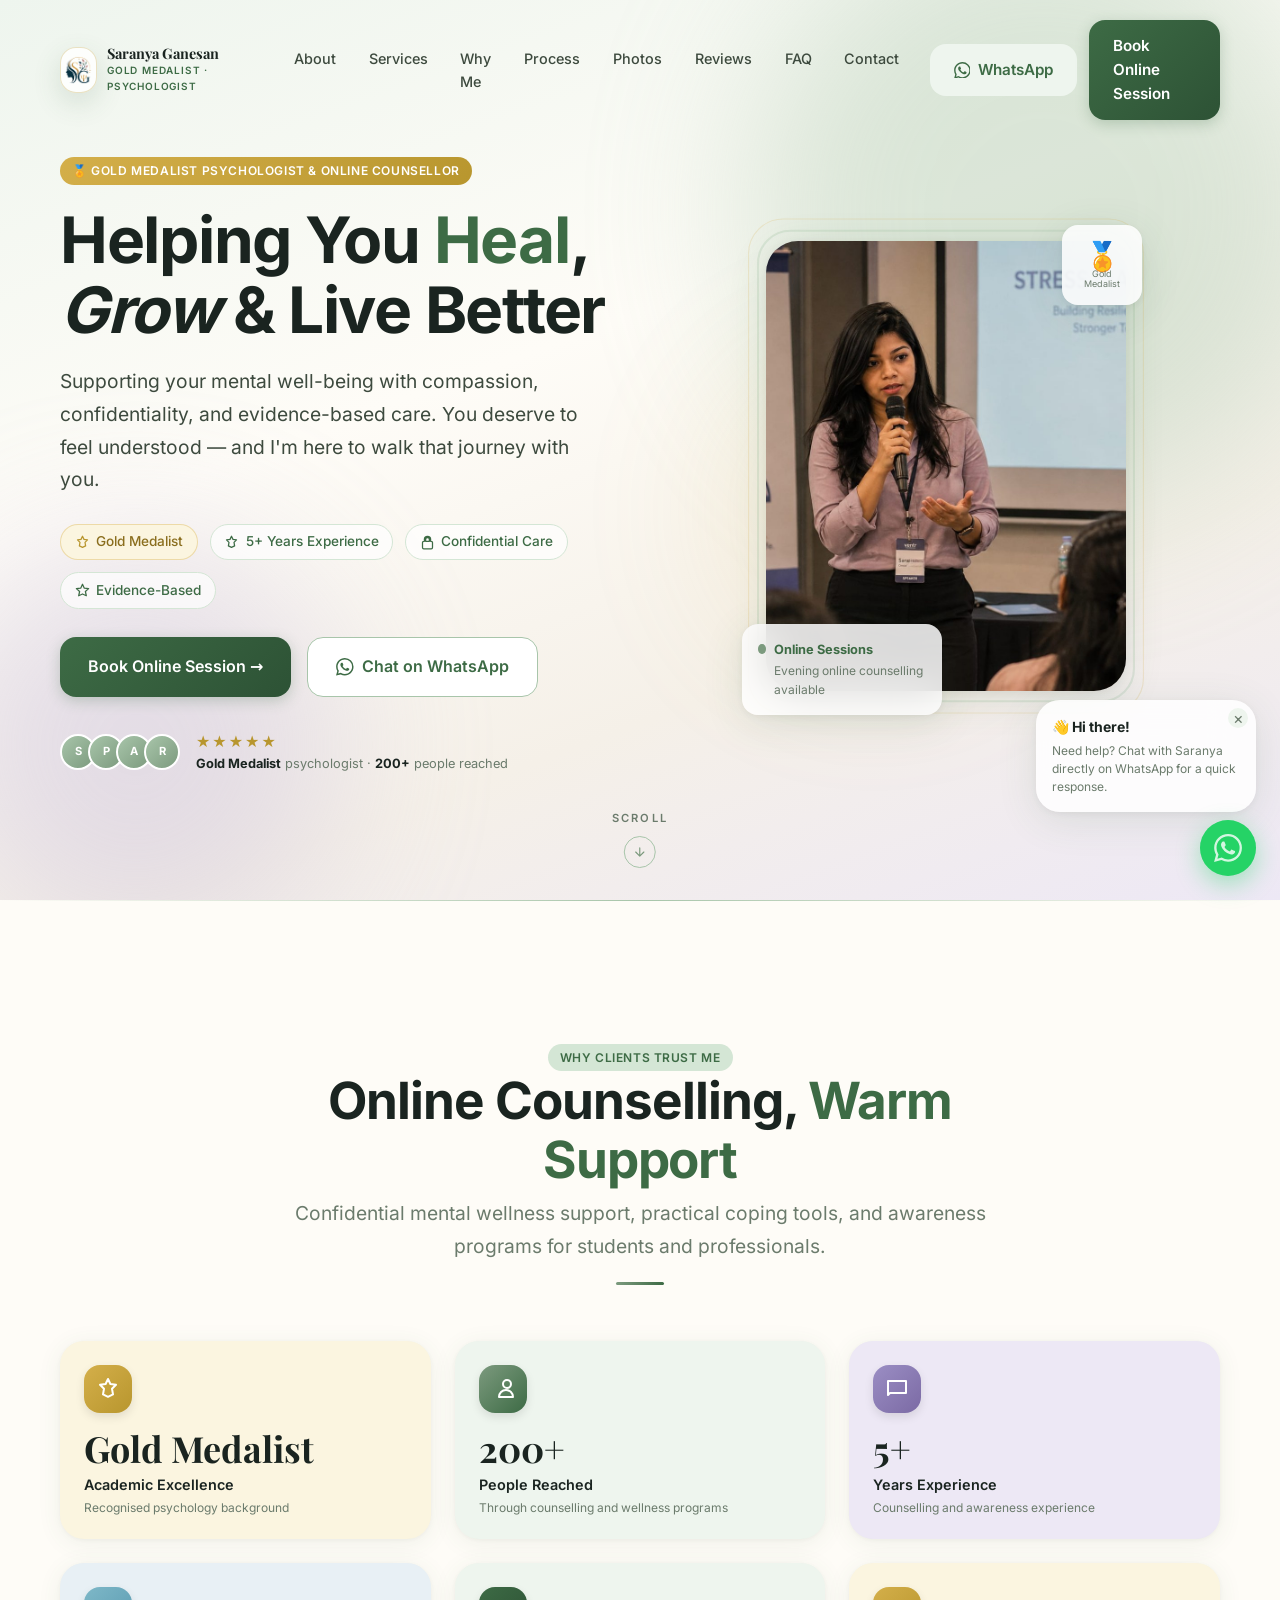
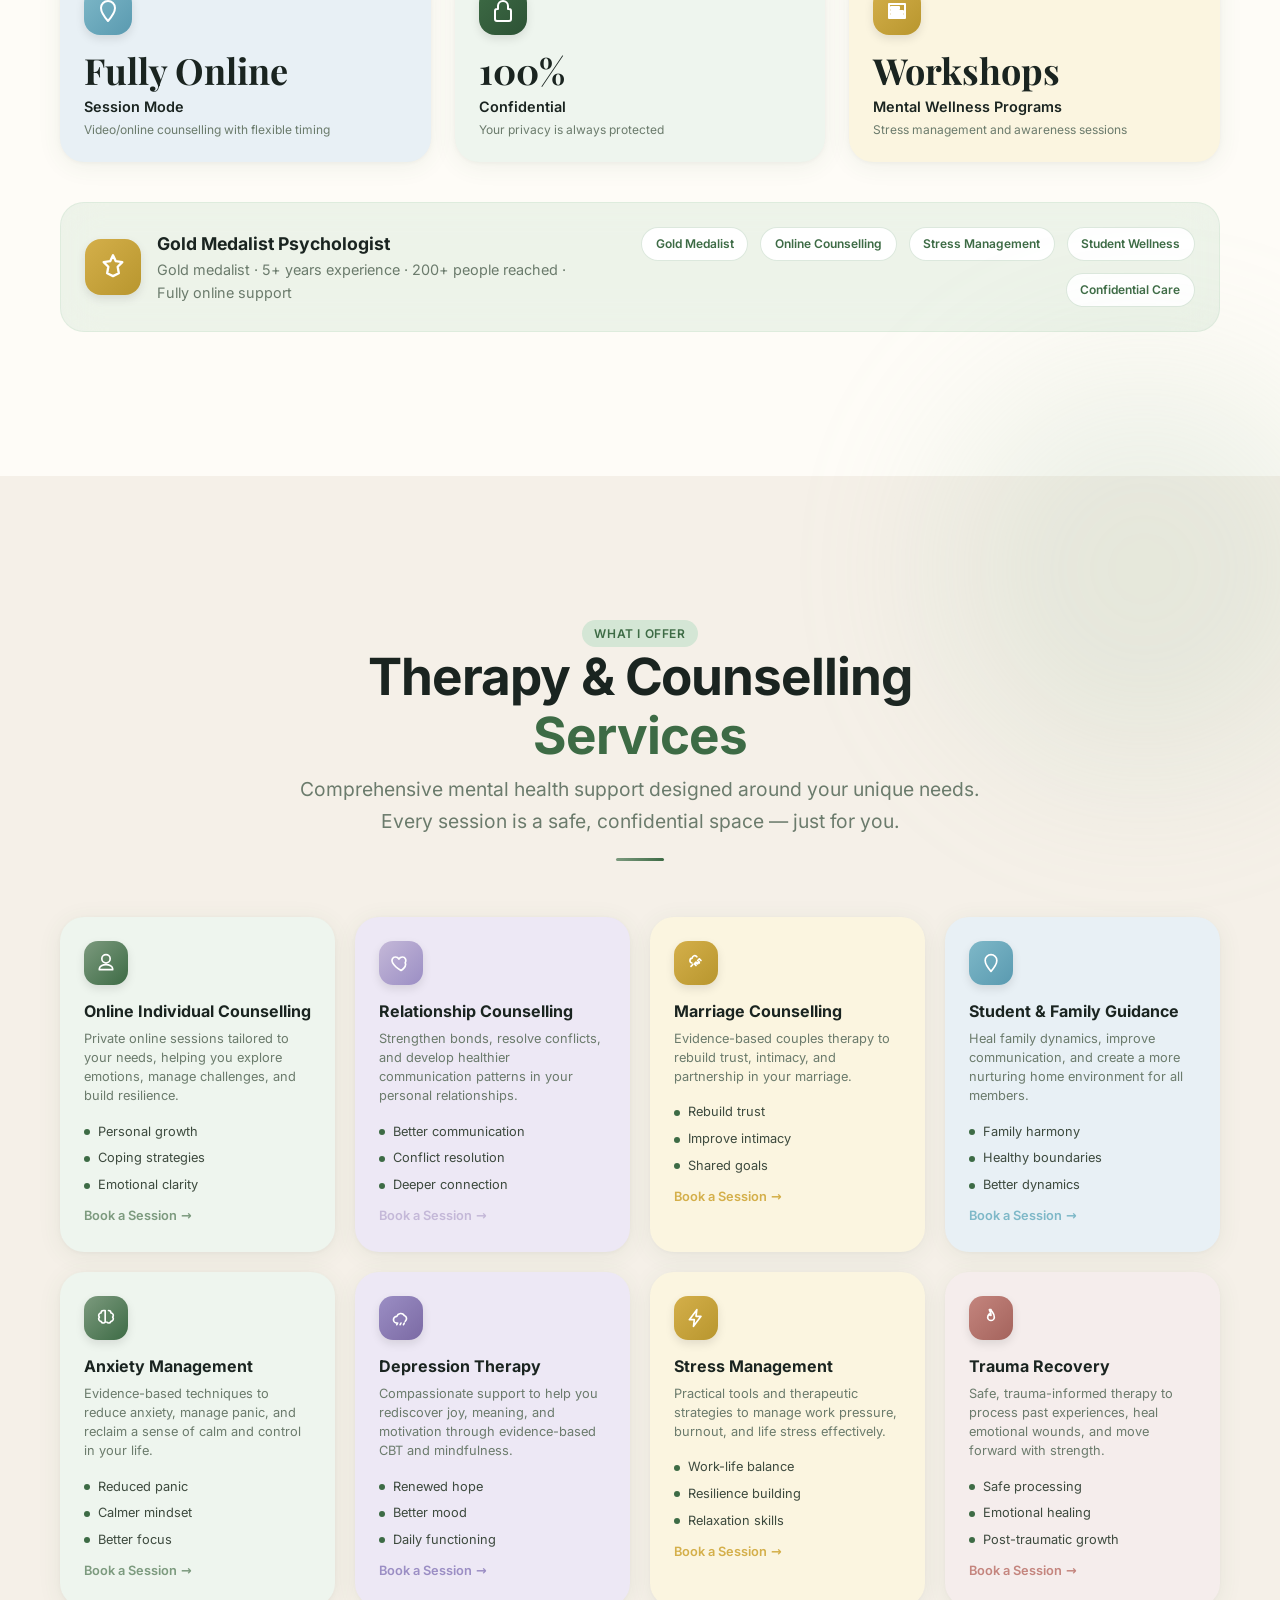
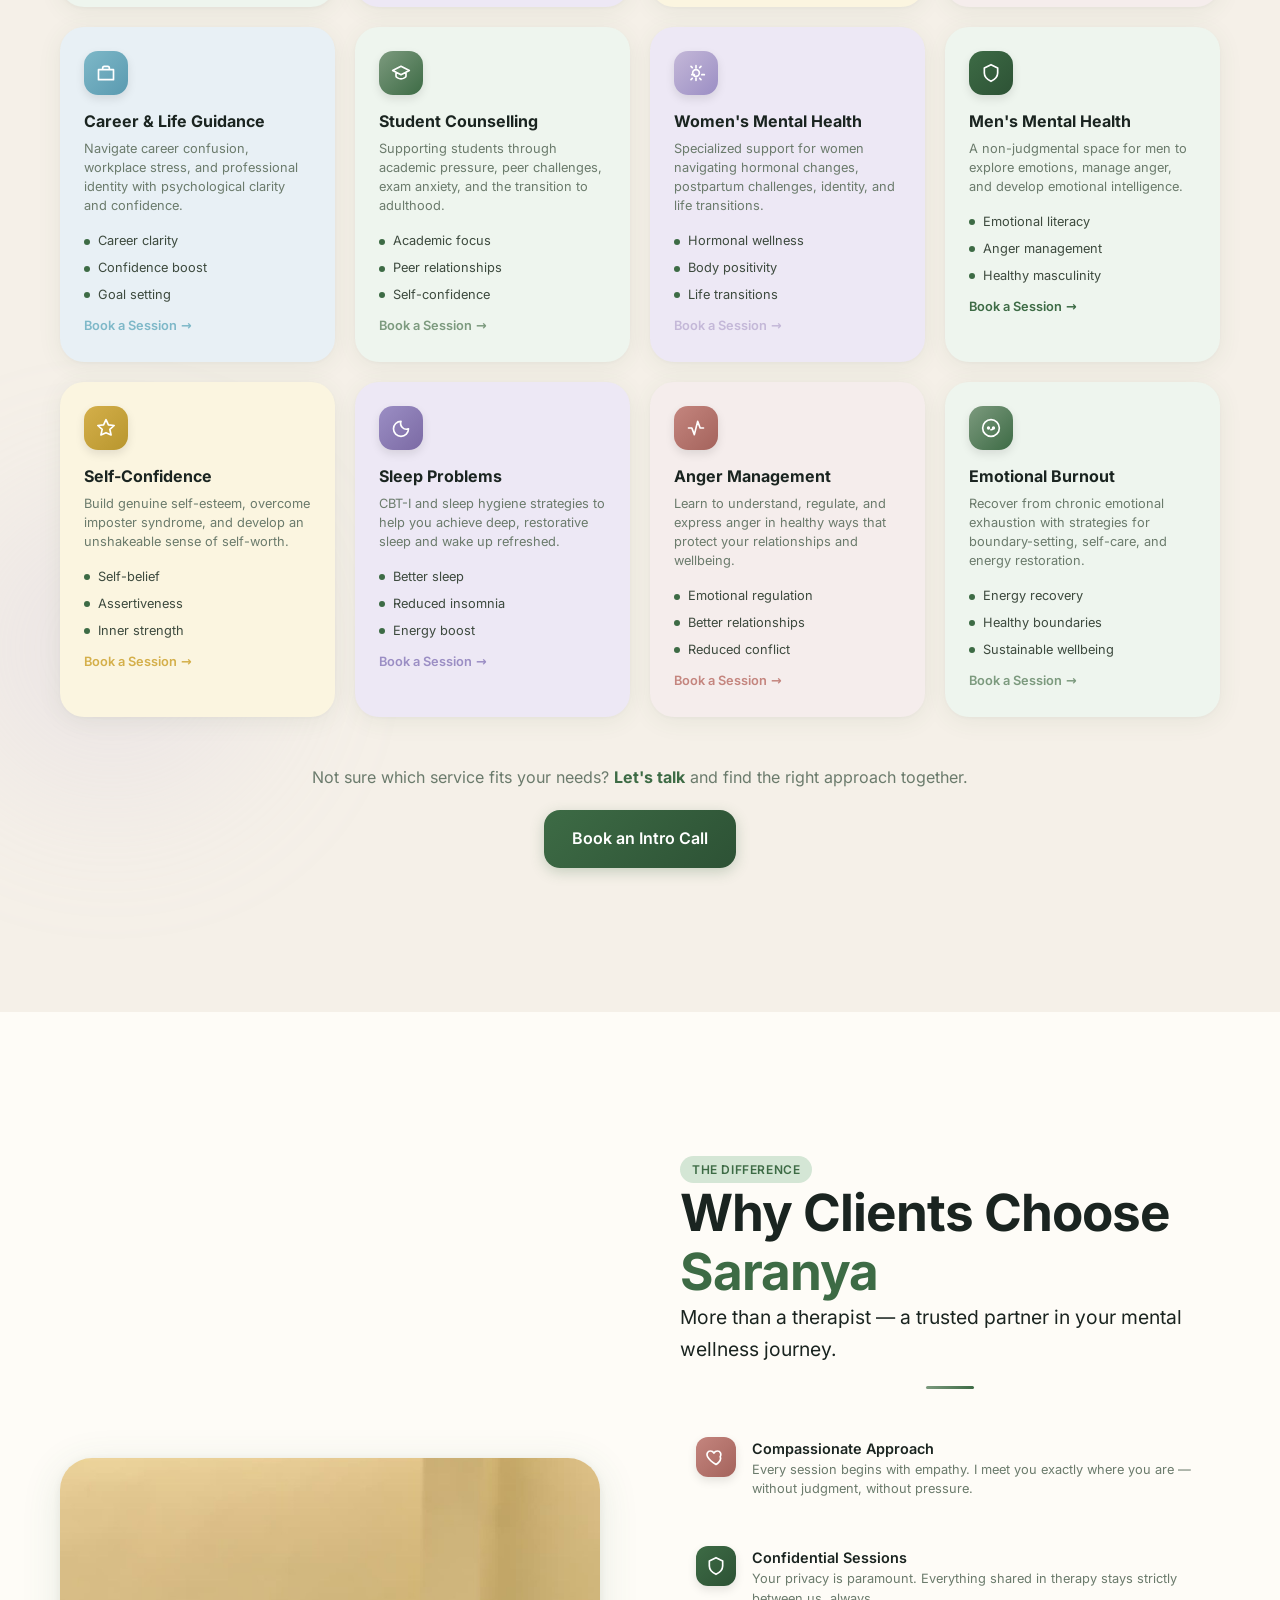
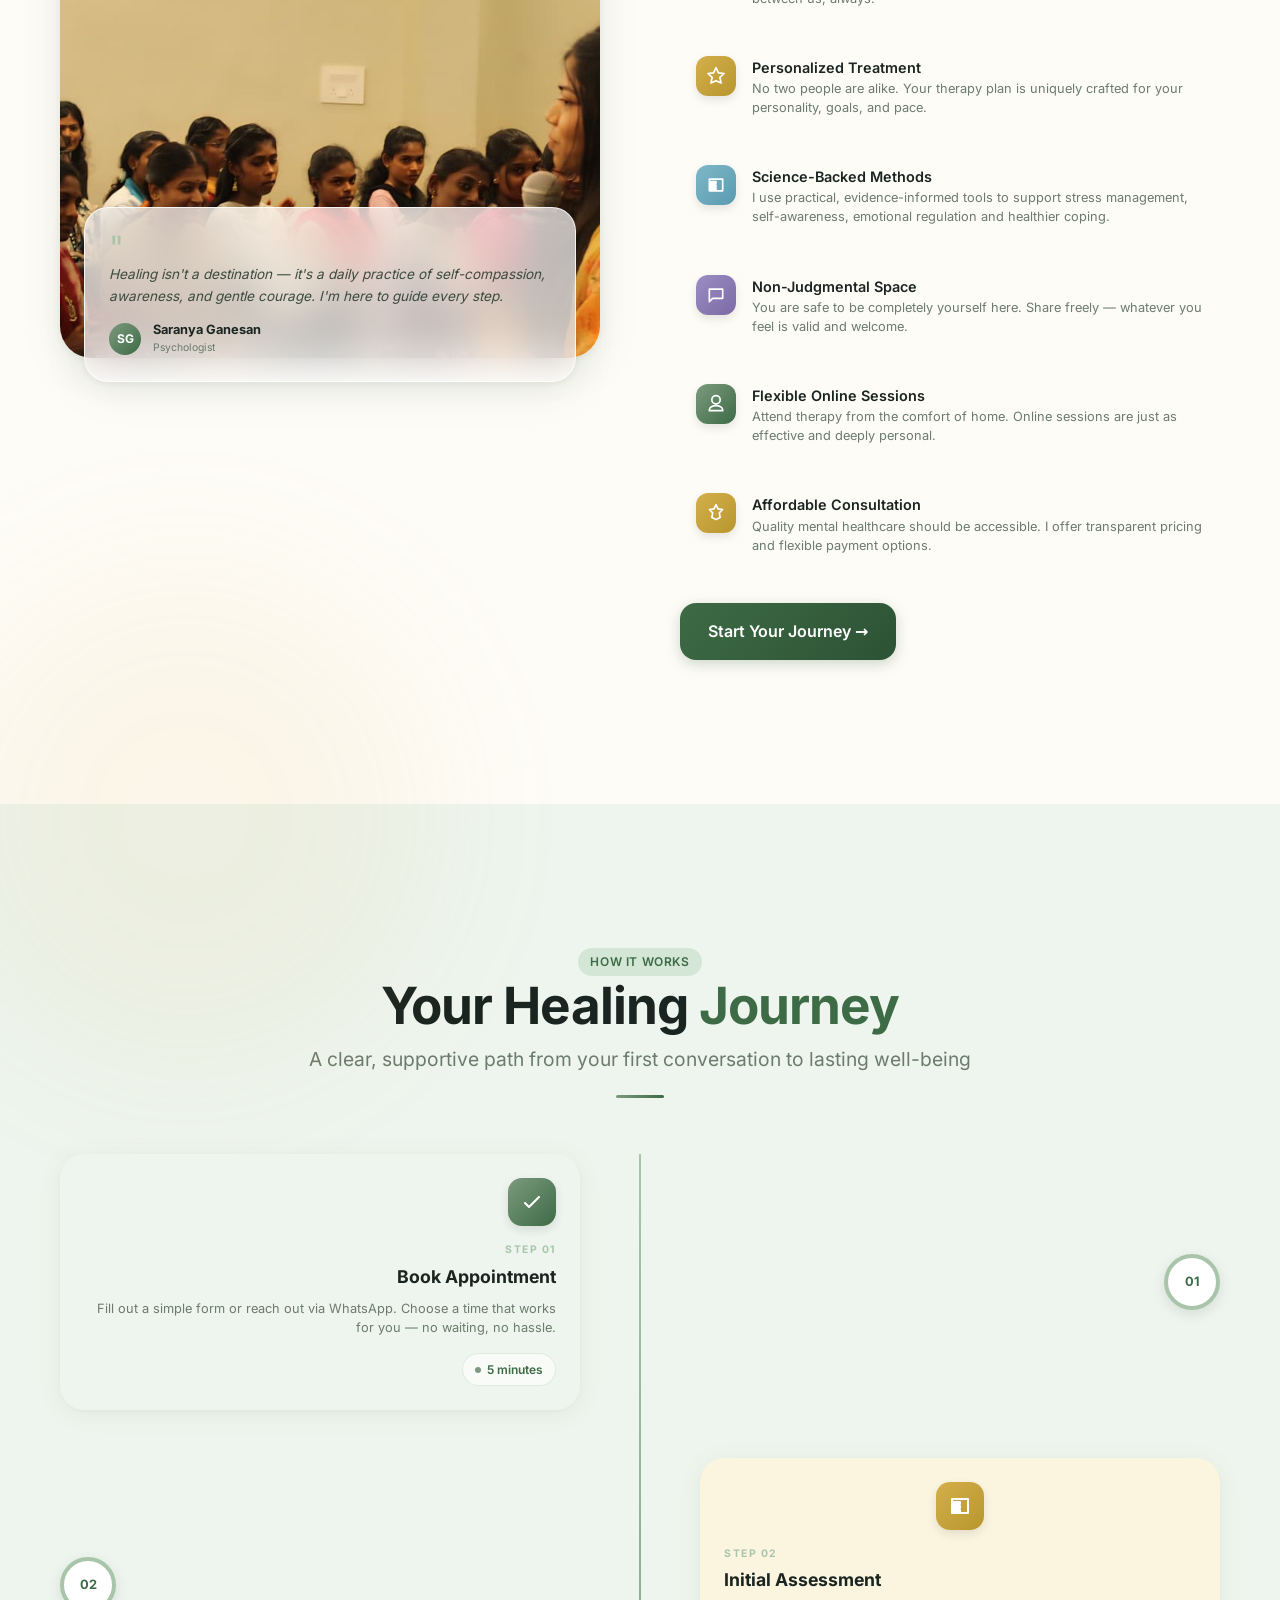
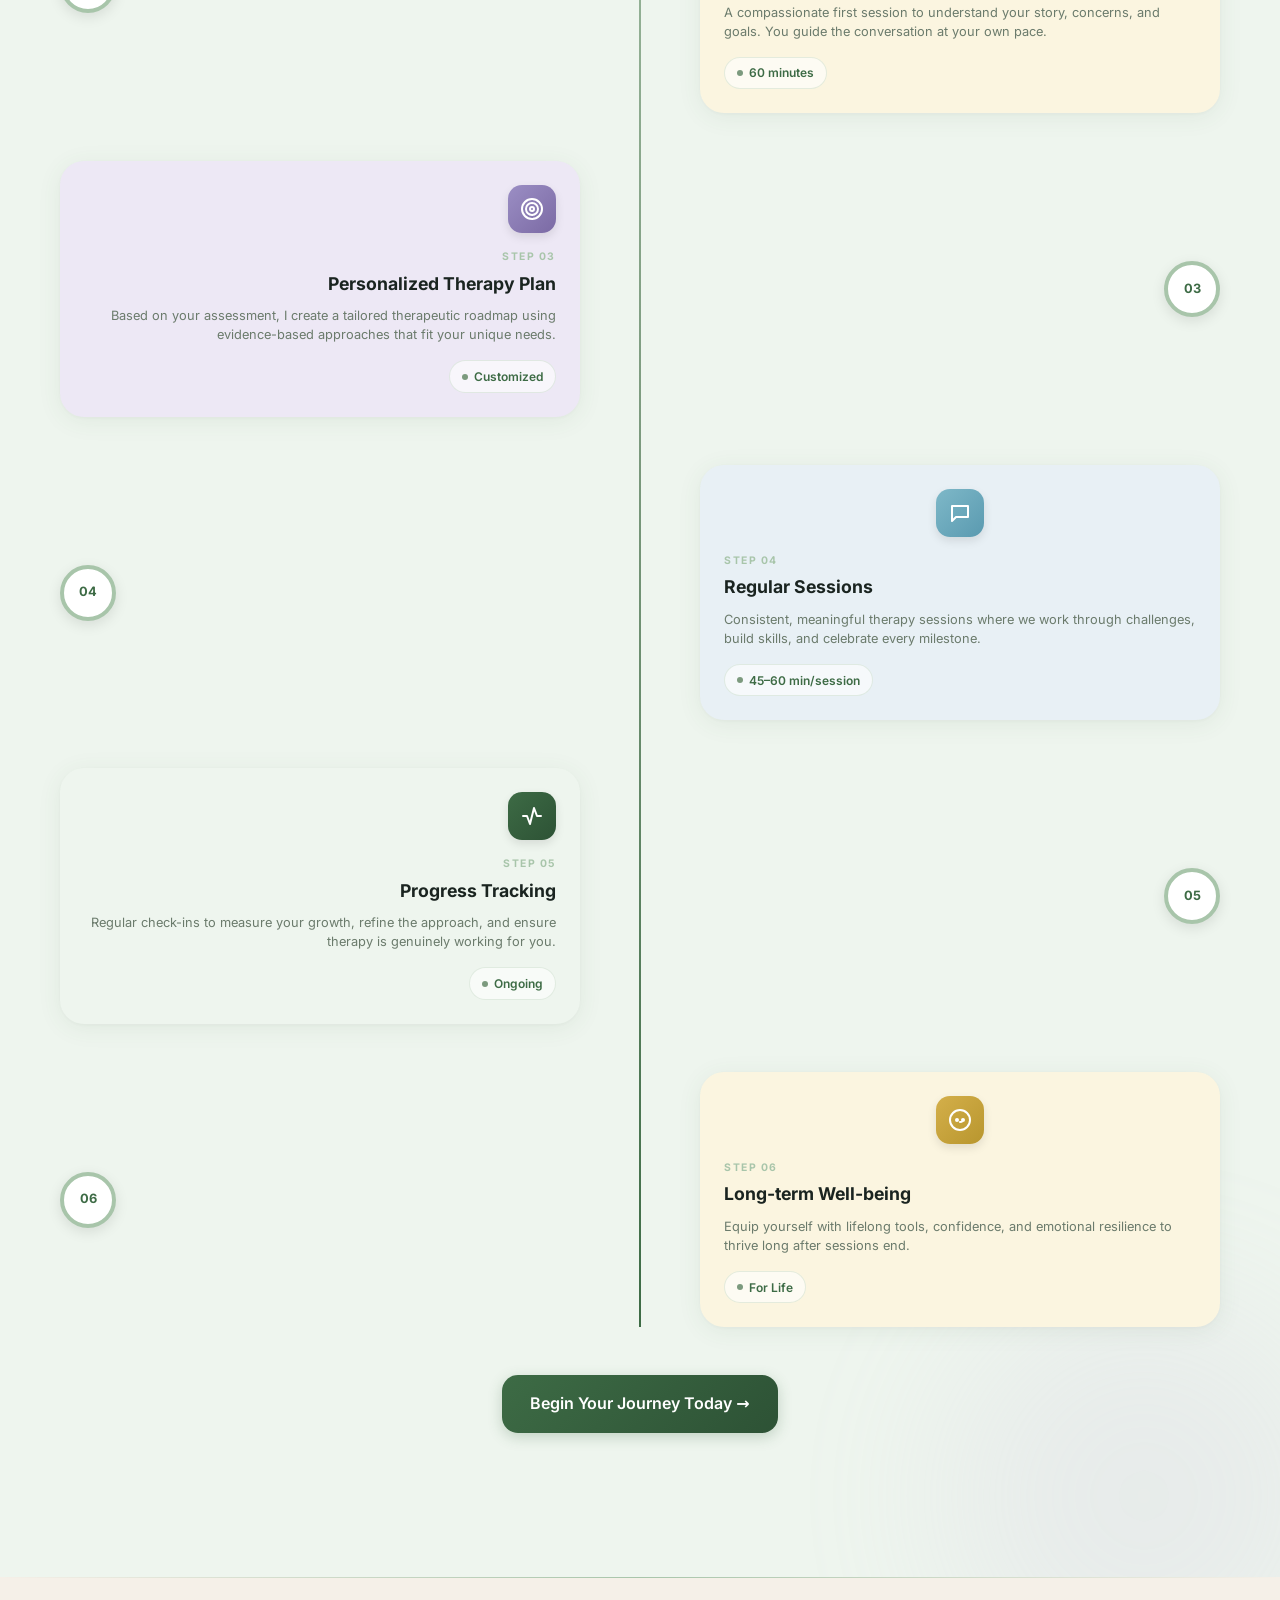
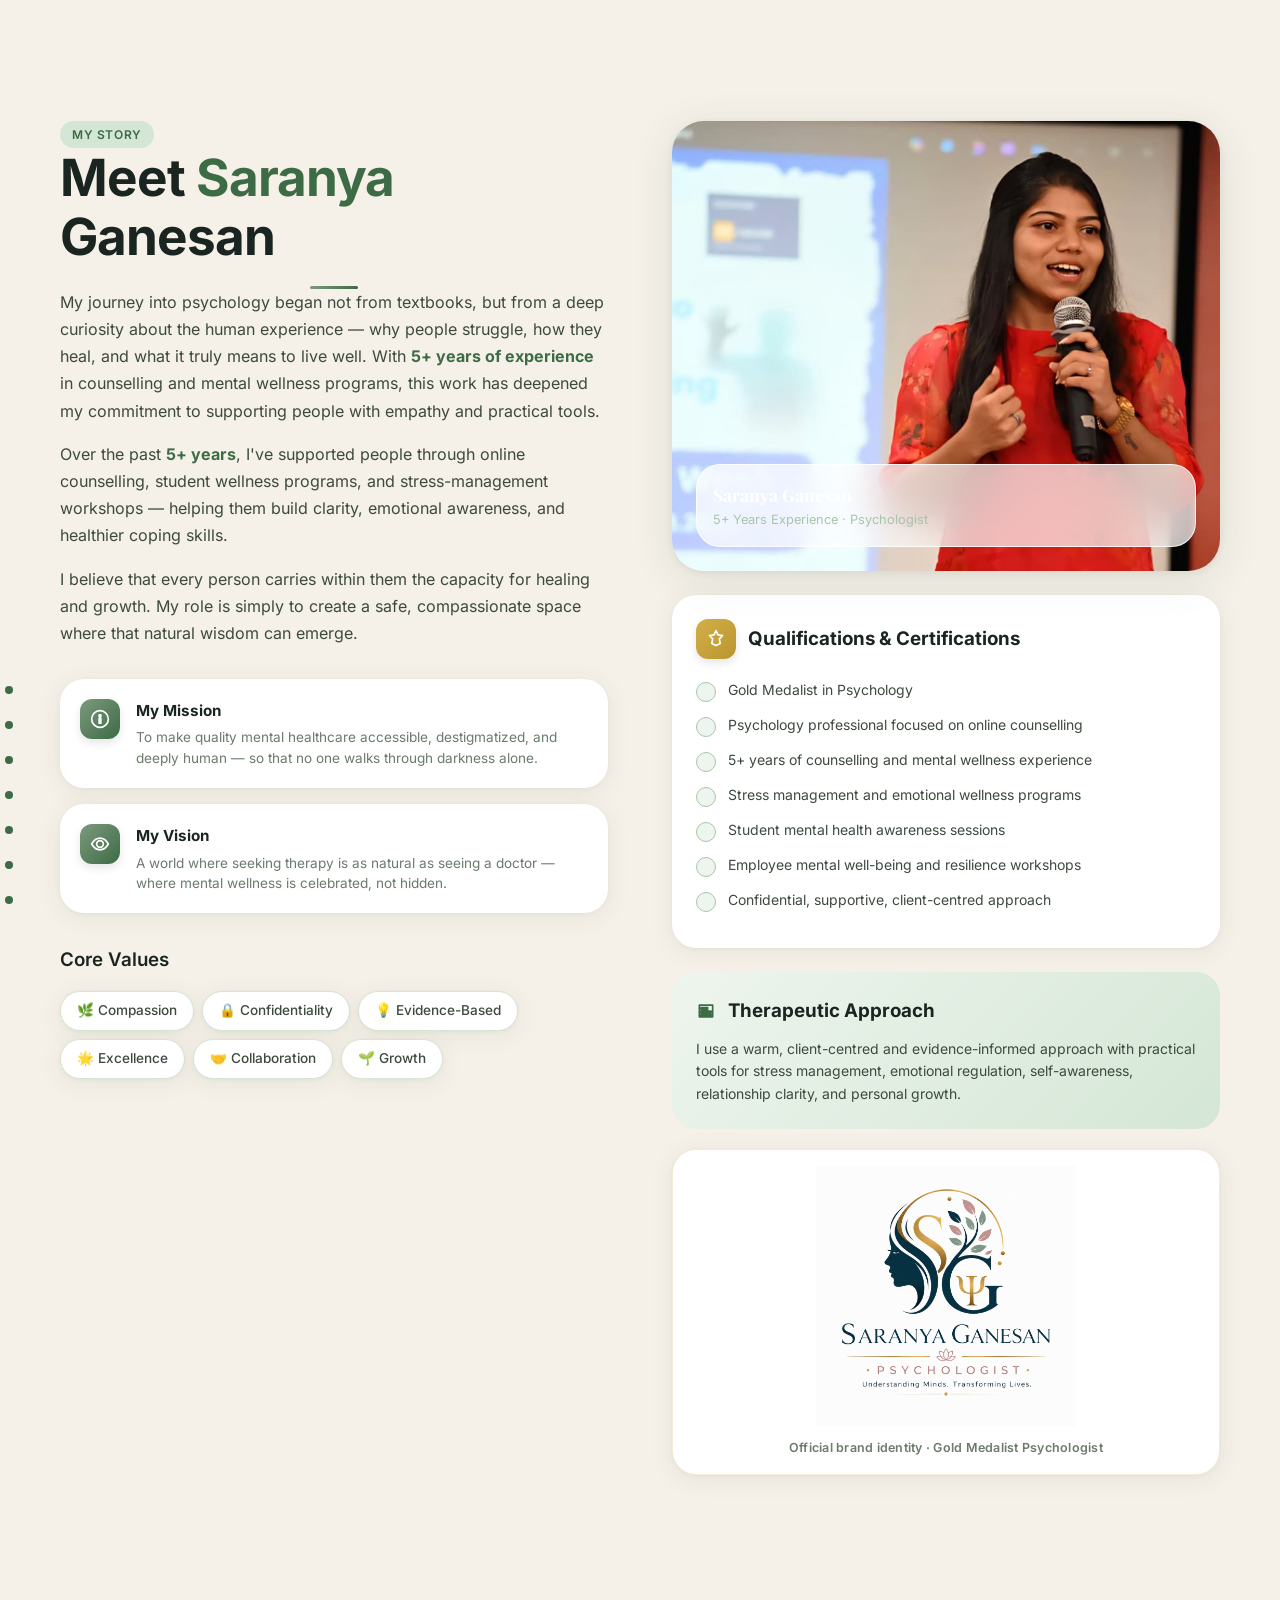
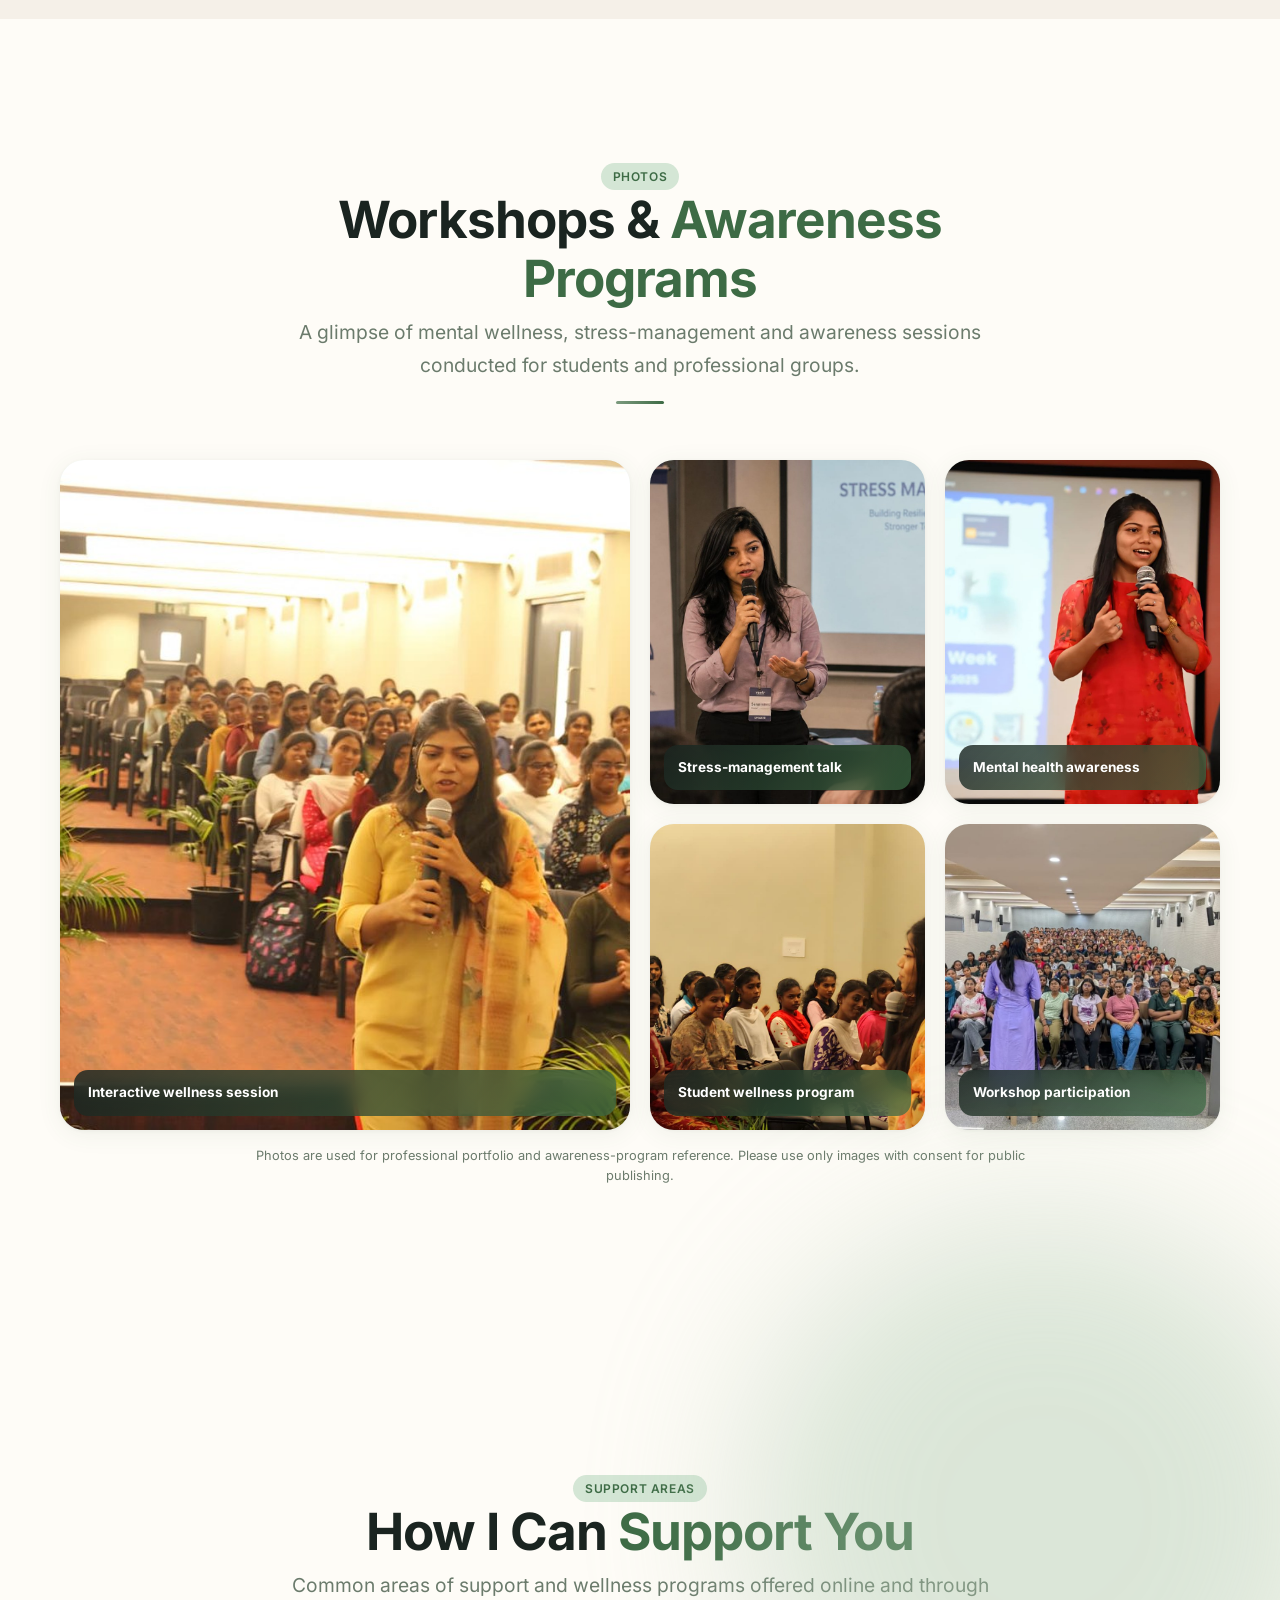
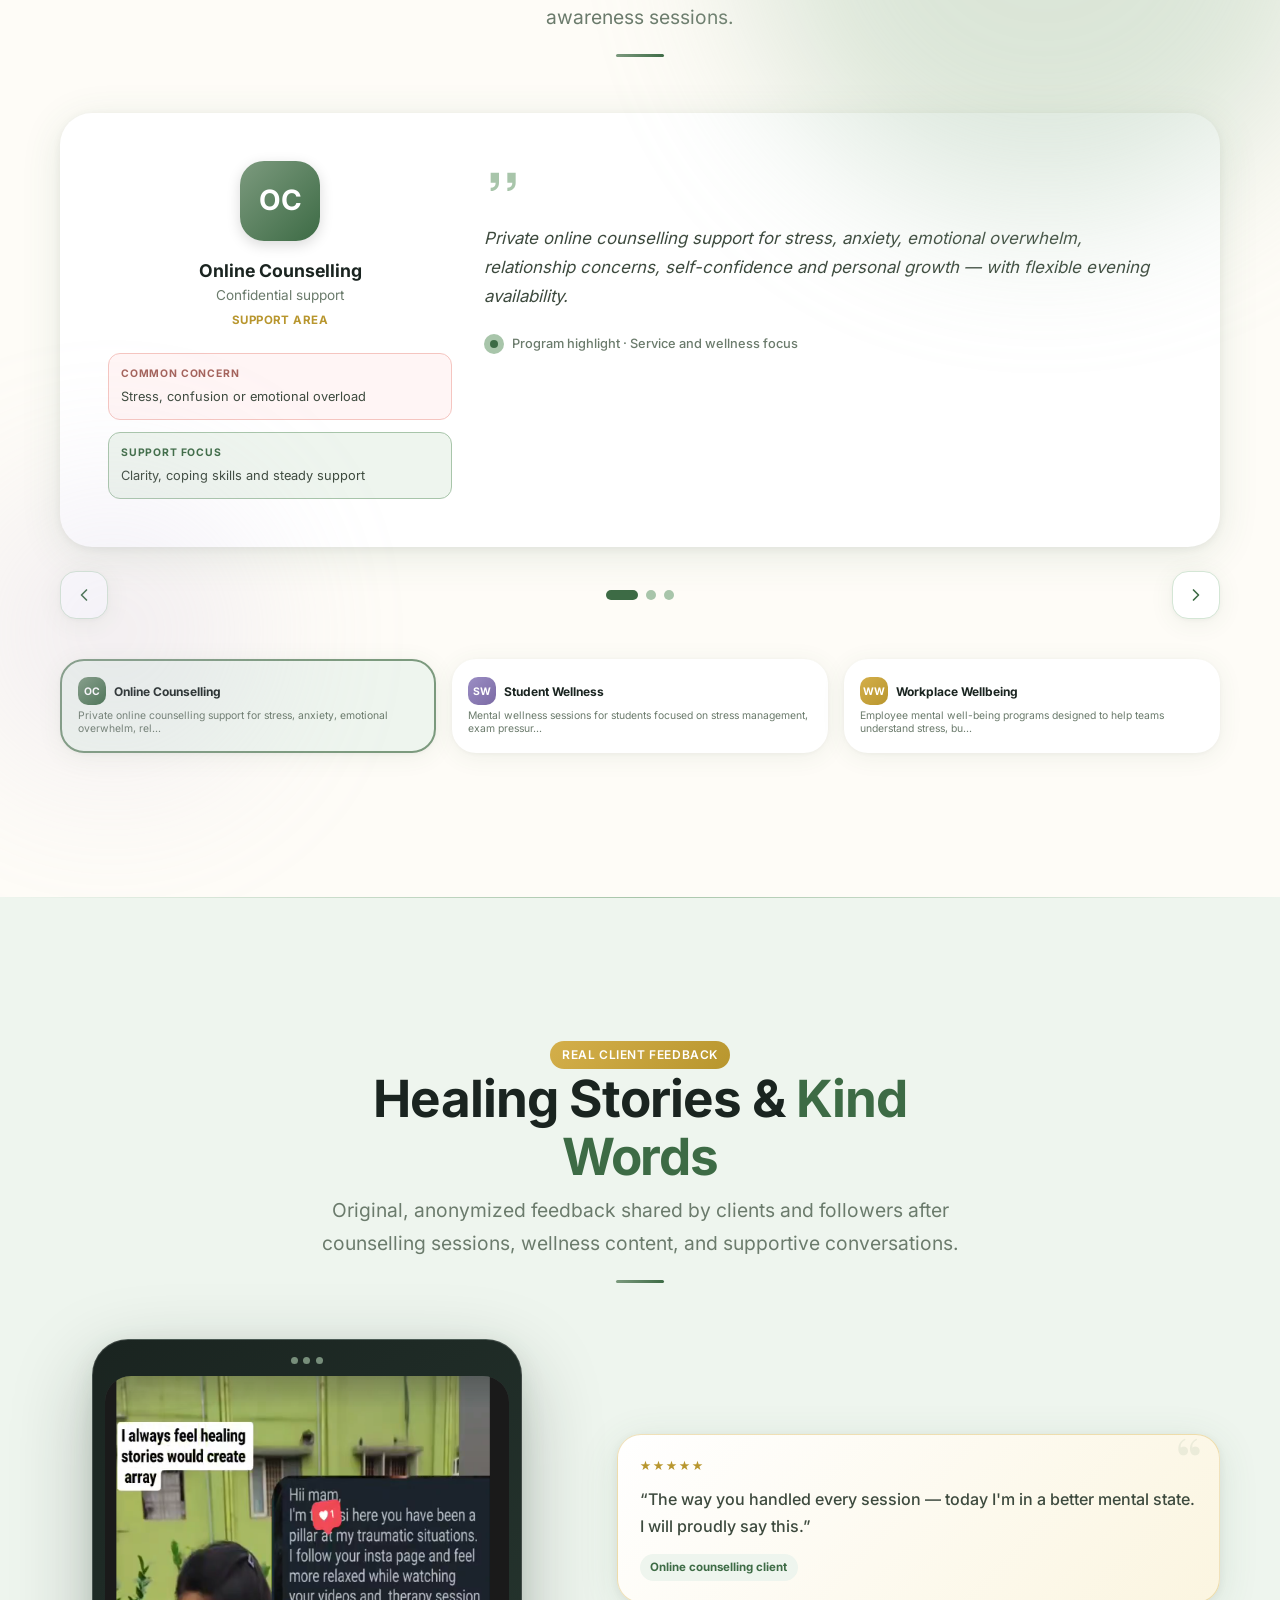
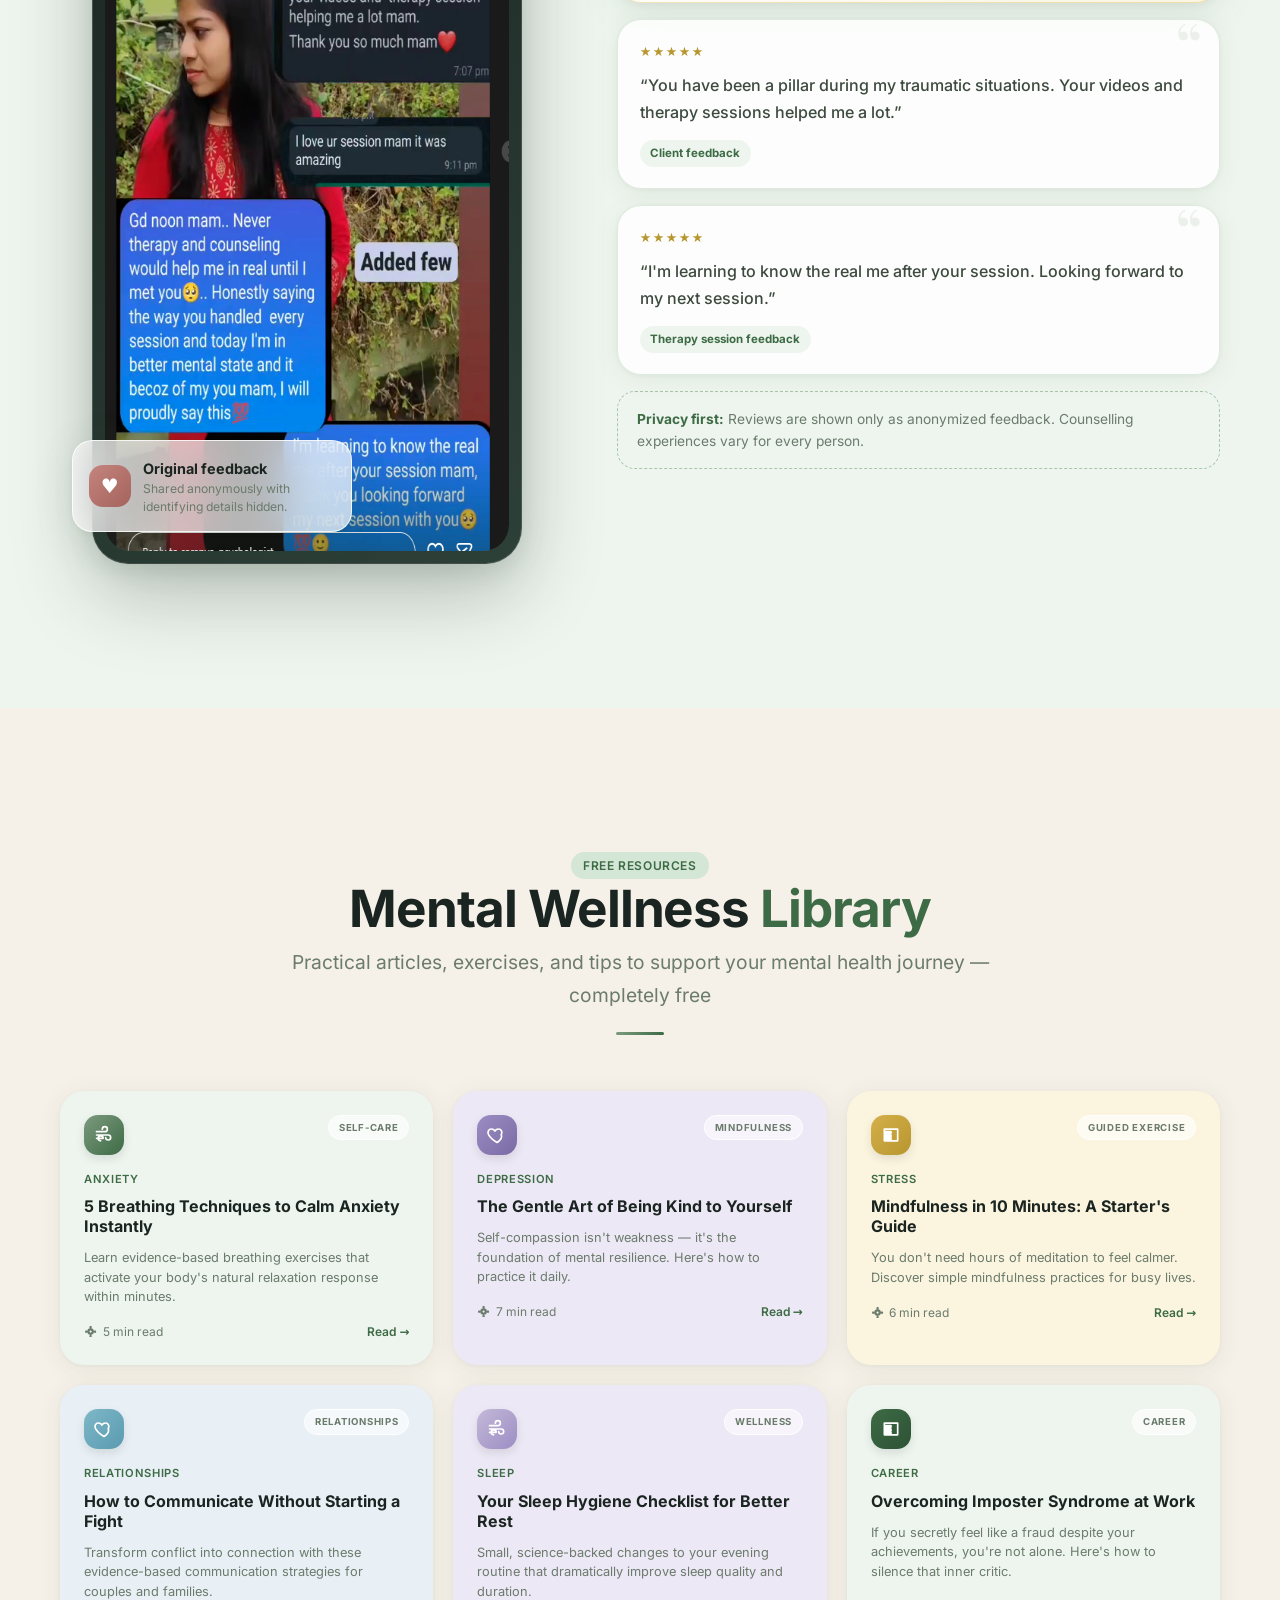
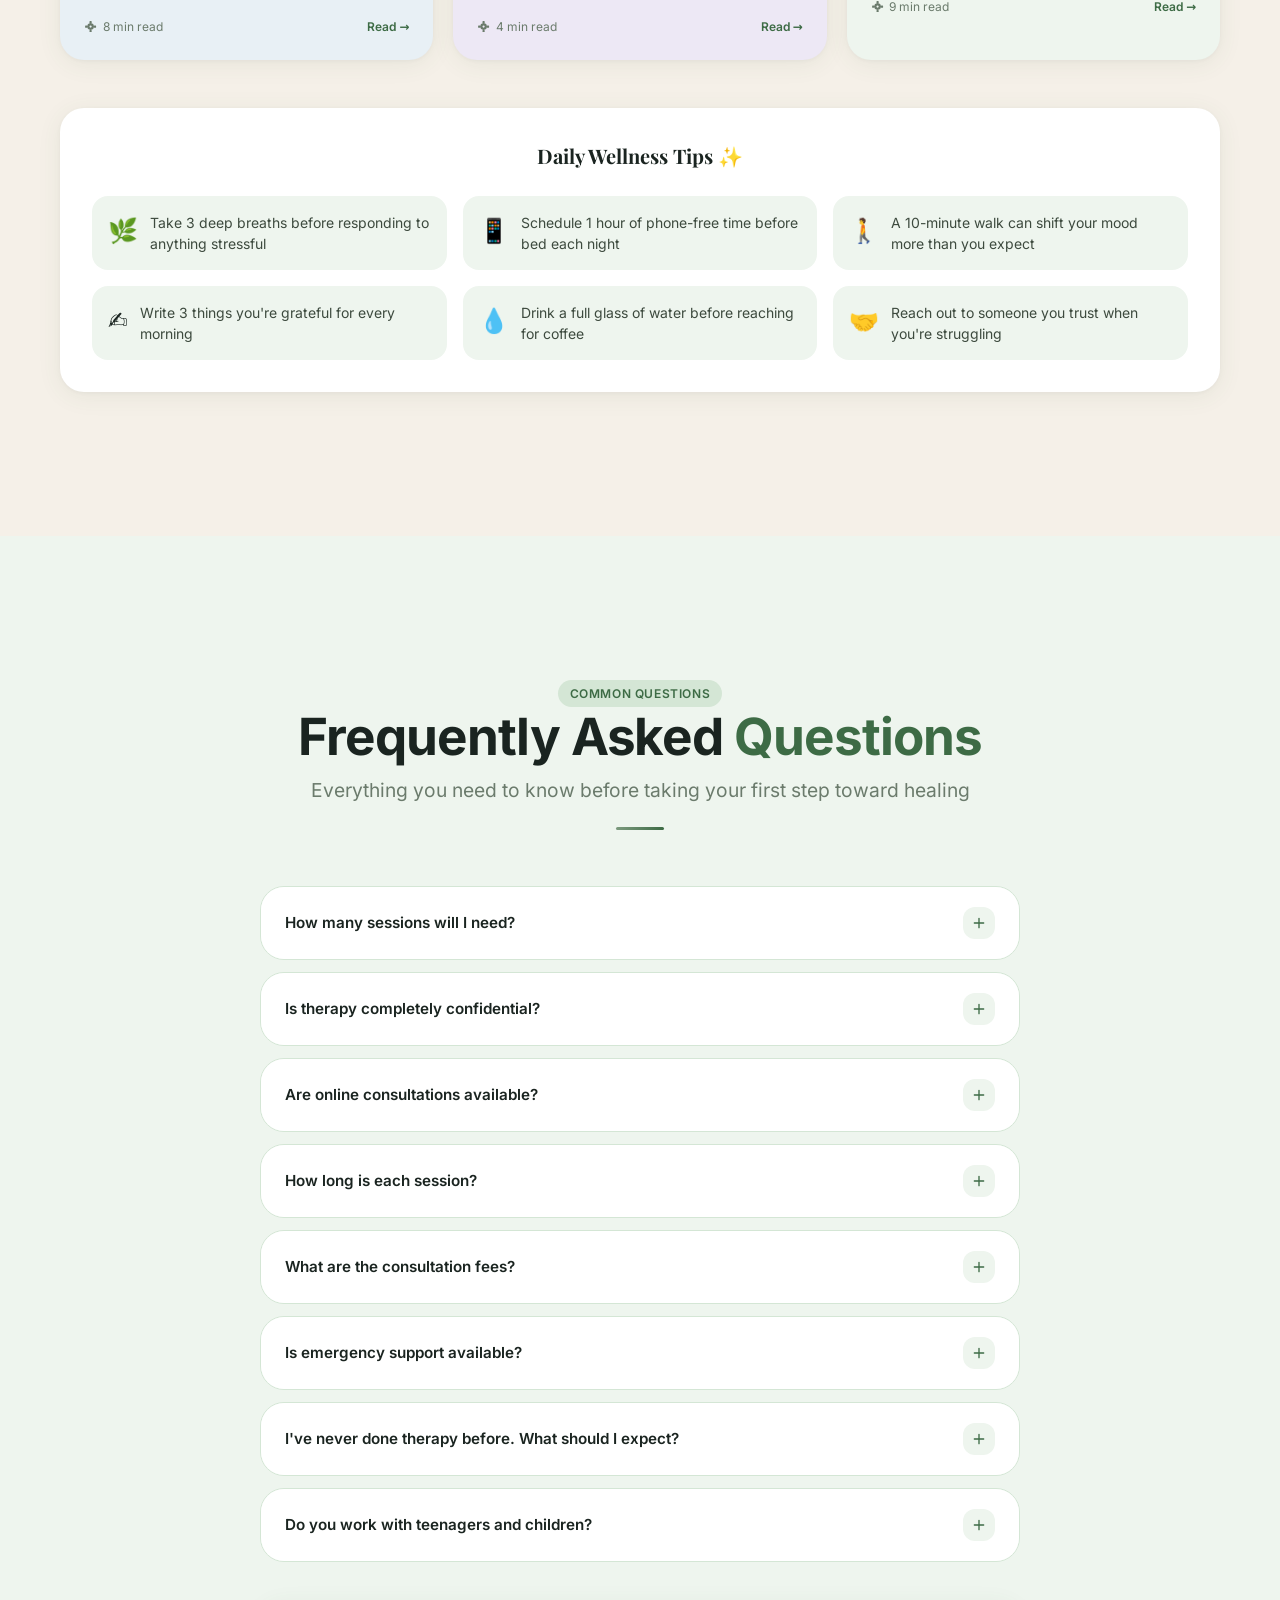
==== commit 3ef8a203: "Add anonymized client feedback section" ====
--- a/index.html
+++ b/index.html
@@ -78,6 +78,7 @@
         <a href="#why-choose-me">Why Me</a>
         <a href="#process">Process</a>
         <a href="#gallery">Photos</a>
+        <a href="#client-feedback">Reviews</a>
         <a href="#faq">FAQ</a>
         <a href="#contact">Contact</a>
       </nav>
@@ -105,6 +106,7 @@
       <a href="#why-choose-me">Why Me</a>
       <a href="#process">Process</a>
       <a href="#gallery">Photos</a>
+      <a href="#client-feedback">Reviews</a>
       <a href="#faq">FAQ</a>
       <a href="#contact">Contact</a>
     </nav>
@@ -439,6 +441,52 @@
       </div>
     </section>
 
+    <section id="client-feedback" class="section section-padding bg-sage-ultra" aria-labelledby="client-feedback-heading">
+      <div class="divider-top" aria-hidden="true"></div>
+      <div class="container">
+        <div class="section-head" data-reveal>
+          <span class="badge-gold">Real Client Feedback</span>
+          <h2 id="client-feedback-heading" class="heading-large">Healing Stories &amp; <span class="hl">Kind Words</span></h2>
+          <p class="body-large">Original, anonymized feedback shared by clients and followers after counselling sessions, wellness content, and supportive conversations.</p>
+          <div class="divider-sage"></div>
+        </div>
+
+        <div class="feedback-showcase">
+          <div class="feedback-visual" data-reveal>
+            <div class="phone-frame">
+              <div class="phone-top"><span></span><span></span><span></span></div>
+              <img src="images/client-review-collage.png" alt="Anonymized original client feedback collage for Saranya Ganesan" width="532" height="775" loading="lazy" />
+            </div>
+            <div class="feedback-float-card glass">
+              <span class="feedback-heart">♥</span>
+              <div><strong>Original feedback</strong><p>Shared anonymously with identifying details hidden.</p></div>
+            </div>
+          </div>
+
+          <div class="feedback-content">
+            <div class="feedback-card featured" data-reveal>
+              <div class="feedback-stars" aria-hidden="true">★★★★★</div>
+              <p>“The way you handled every session — today I'm in a better mental state. I will proudly say this.”</p>
+              <span>Online counselling client</span>
+            </div>
+            <div class="feedback-card" data-reveal>
+              <div class="feedback-stars" aria-hidden="true">★★★★★</div>
+              <p>“You have been a pillar during my traumatic situations. Your videos and therapy sessions helped me a lot.”</p>
+              <span>Client feedback</span>
+            </div>
+            <div class="feedback-card" data-reveal>
+              <div class="feedback-stars" aria-hidden="true">★★★★★</div>
+              <p>“I'm learning to know the real me after your session. Looking forward to my next session.”</p>
+              <span>Therapy session feedback</span>
+            </div>
+            <div class="feedback-note" data-reveal>
+              <strong>Privacy first:</strong> Reviews are shown only as anonymized feedback. Counselling experiences vary for every person.
+            </div>
+          </div>
+        </div>
+      </div>
+    </section>
+
     <!-- ============ RESOURCES ============ -->
     <section id="resources" class="section section-padding bg-beige" aria-labelledby="resources-heading">
       <div class="container">
--- a/styles.css
+++ b/styles.css
@@ -790,3 +790,64 @@
 .social-book { background: linear-gradient(135deg, var(--gold-light), var(--gold)); box-shadow: 0 10px 24px rgba(212,175,74,.18); }
 .footer-contact > div { padding: .8rem; border-radius: 14px; background: rgba(255,255,255,.04); border: 1px solid rgba(168,197,170,.10); }
 .footer-legal { flex-wrap: wrap; justify-content: center; }
+
+/* ============================================================
+   REAL CLIENT FEEDBACK SECTION
+   ============================================================ */
+.feedback-showcase { display: grid; gap: 2.5rem; align-items: center; }
+@media (min-width: 1024px) { .feedback-showcase { grid-template-columns: .9fr 1.1fr; gap: 4rem; } }
+.feedback-visual { position: relative; max-width: 430px; margin: 0 auto; }
+.phone-frame {
+  position: relative;
+  padding: .75rem;
+  border-radius: 36px;
+  background: linear-gradient(145deg, #1A2420, #2D4038);
+  box-shadow: 0 28px 80px rgba(26,36,32,.28), 0 8px 24px rgba(61,107,69,.12);
+  border: 1px solid rgba(255,255,255,.16);
+  overflow: hidden;
+}
+.phone-frame::before {
+  content: "";
+  position: absolute;
+  inset: -40% -20% auto auto;
+  width: 180px;
+  height: 180px;
+  background: radial-gradient(circle, rgba(212,175,74,.28), transparent 65%);
+  pointer-events: none;
+}
+.phone-top { display: flex; justify-content: center; gap: .35rem; padding: .35rem 0 .75rem; }
+.phone-top span { width: 7px; height: 7px; border-radius: 999px; background: rgba(168,197,170,.65); }
+.phone-frame img { width: 100%; border-radius: 26px; box-shadow: inset 0 0 0 1px rgba(255,255,255,.12); }
+.feedback-float-card {
+  position: absolute;
+  left: -1.25rem;
+  bottom: 2rem;
+  display: flex;
+  gap: .75rem;
+  align-items: center;
+  width: min(280px, 88%);
+  padding: 1rem;
+  border-radius: 20px;
+  box-shadow: var(--shadow-card-lg);
+}
+.feedback-heart { width: 42px; height: 42px; border-radius: 14px; display: grid; place-items: center; background: linear-gradient(135deg, #C4857E, #A4635C); color: #fff; font-size: 1.25rem; flex-shrink: 0; }
+.feedback-float-card strong { display: block; color: var(--text-primary); font-size: .9rem; }
+.feedback-float-card p { color: var(--text-muted); font-size: .76rem; line-height: 1.45; }
+.feedback-content { display: grid; gap: 1rem; }
+.feedback-card {
+  position: relative;
+  padding: 1.35rem;
+  border-radius: var(--radius-lg);
+  background: rgba(255,255,255,.82);
+  border: 1px solid rgba(168,197,170,.35);
+  box-shadow: var(--shadow-card);
+  overflow: hidden;
+}
+.feedback-card::before { content: "“"; position: absolute; right: 1rem; top: -.5rem; font-family: 'Playfair Display', serif; font-size: 4rem; line-height: 1; color: rgba(124,154,126,.13); }
+.feedback-card.featured { background: linear-gradient(135deg, #fff, #FBF5E0); border-color: rgba(212,175,74,.36); box-shadow: var(--shadow-card-lg); }
+.feedback-stars { color: var(--gold); letter-spacing: .12em; font-size: .8rem; margin-bottom: .6rem; }
+.feedback-card p { color: var(--text-secondary); font-size: 1rem; line-height: 1.7; font-weight: 500; margin-bottom: .8rem; }
+.feedback-card span { display: inline-flex; padding: .25rem .65rem; border-radius: 999px; background: var(--sage-ultra); color: var(--forest); font-size: .72rem; font-weight: 700; }
+.feedback-note { padding: 1rem 1.15rem; border-radius: 18px; background: #EEF5EE; color: var(--text-muted); font-size: .86rem; line-height: 1.6; border: 1px dashed var(--sage-light); }
+.feedback-note strong { color: var(--forest); }
+@media (max-width: 640px) { .feedback-float-card { position: static; margin: 1rem auto 0; width: 100%; } }
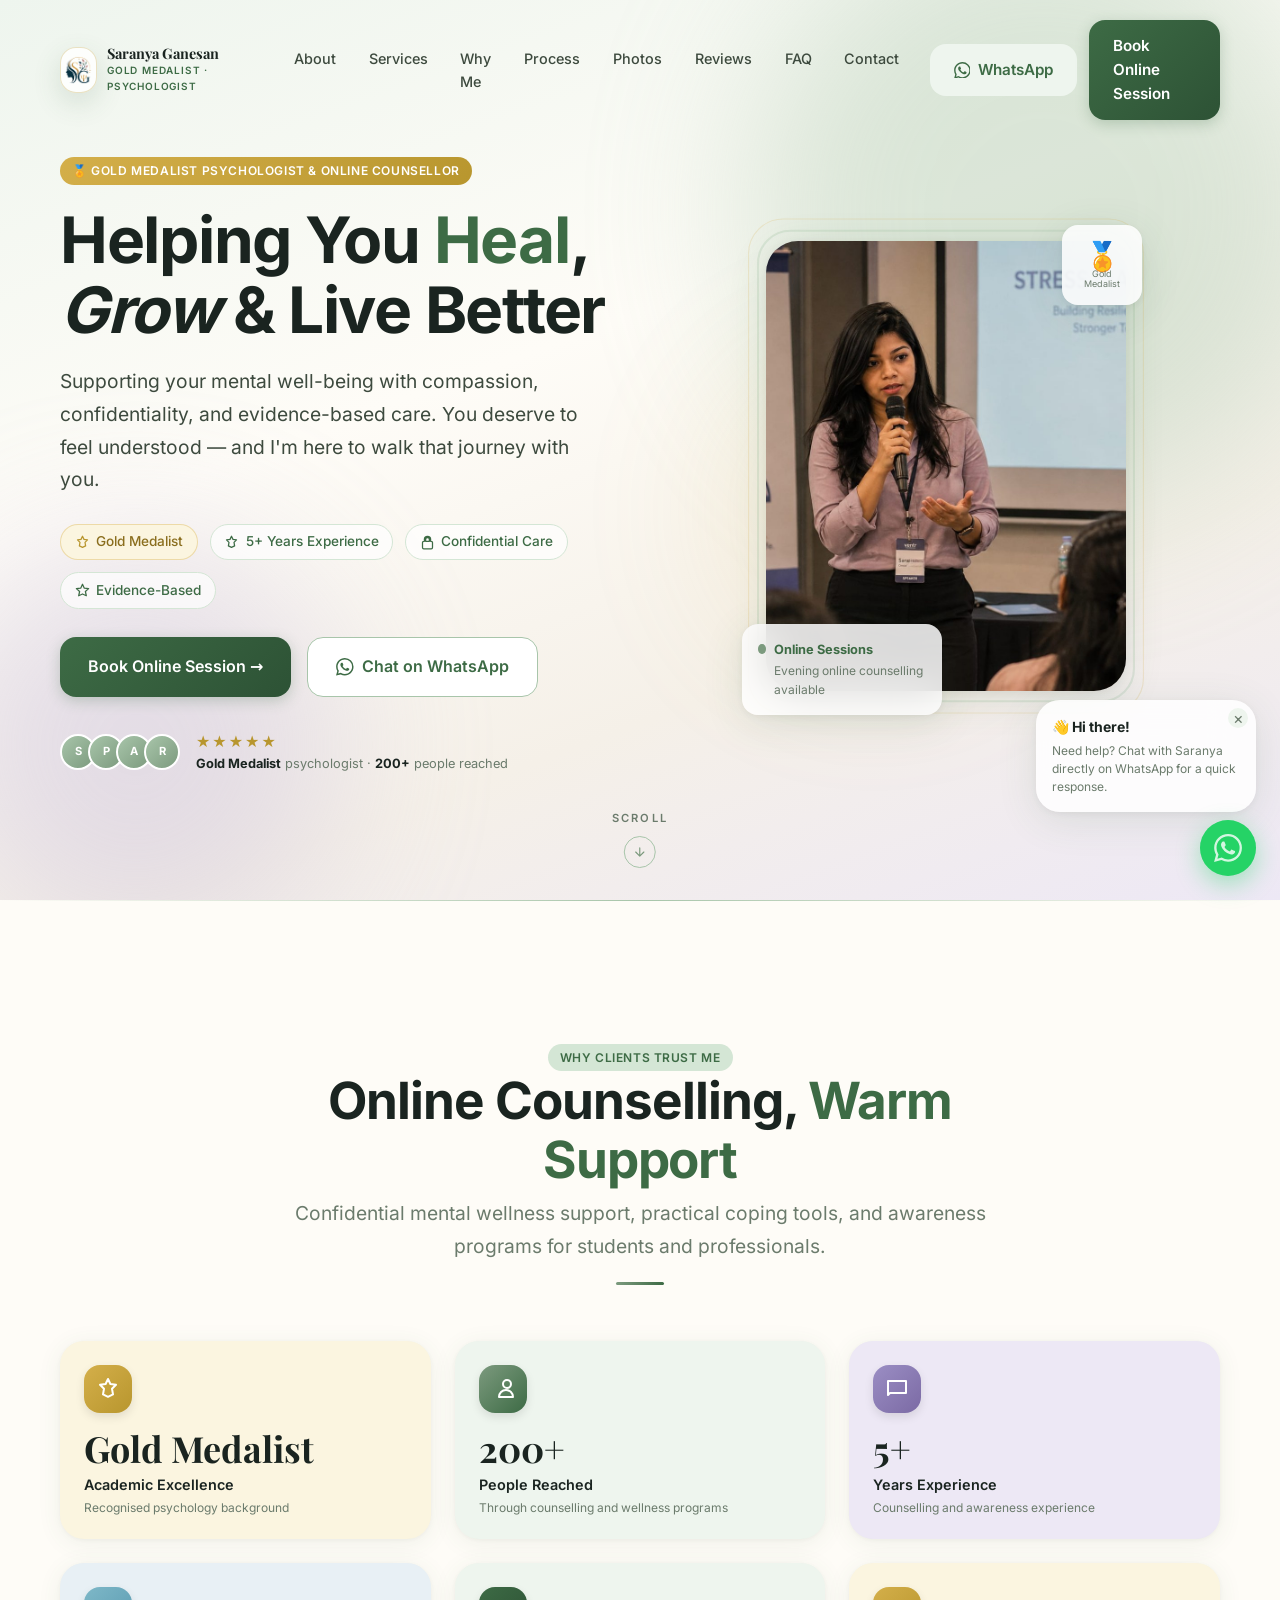
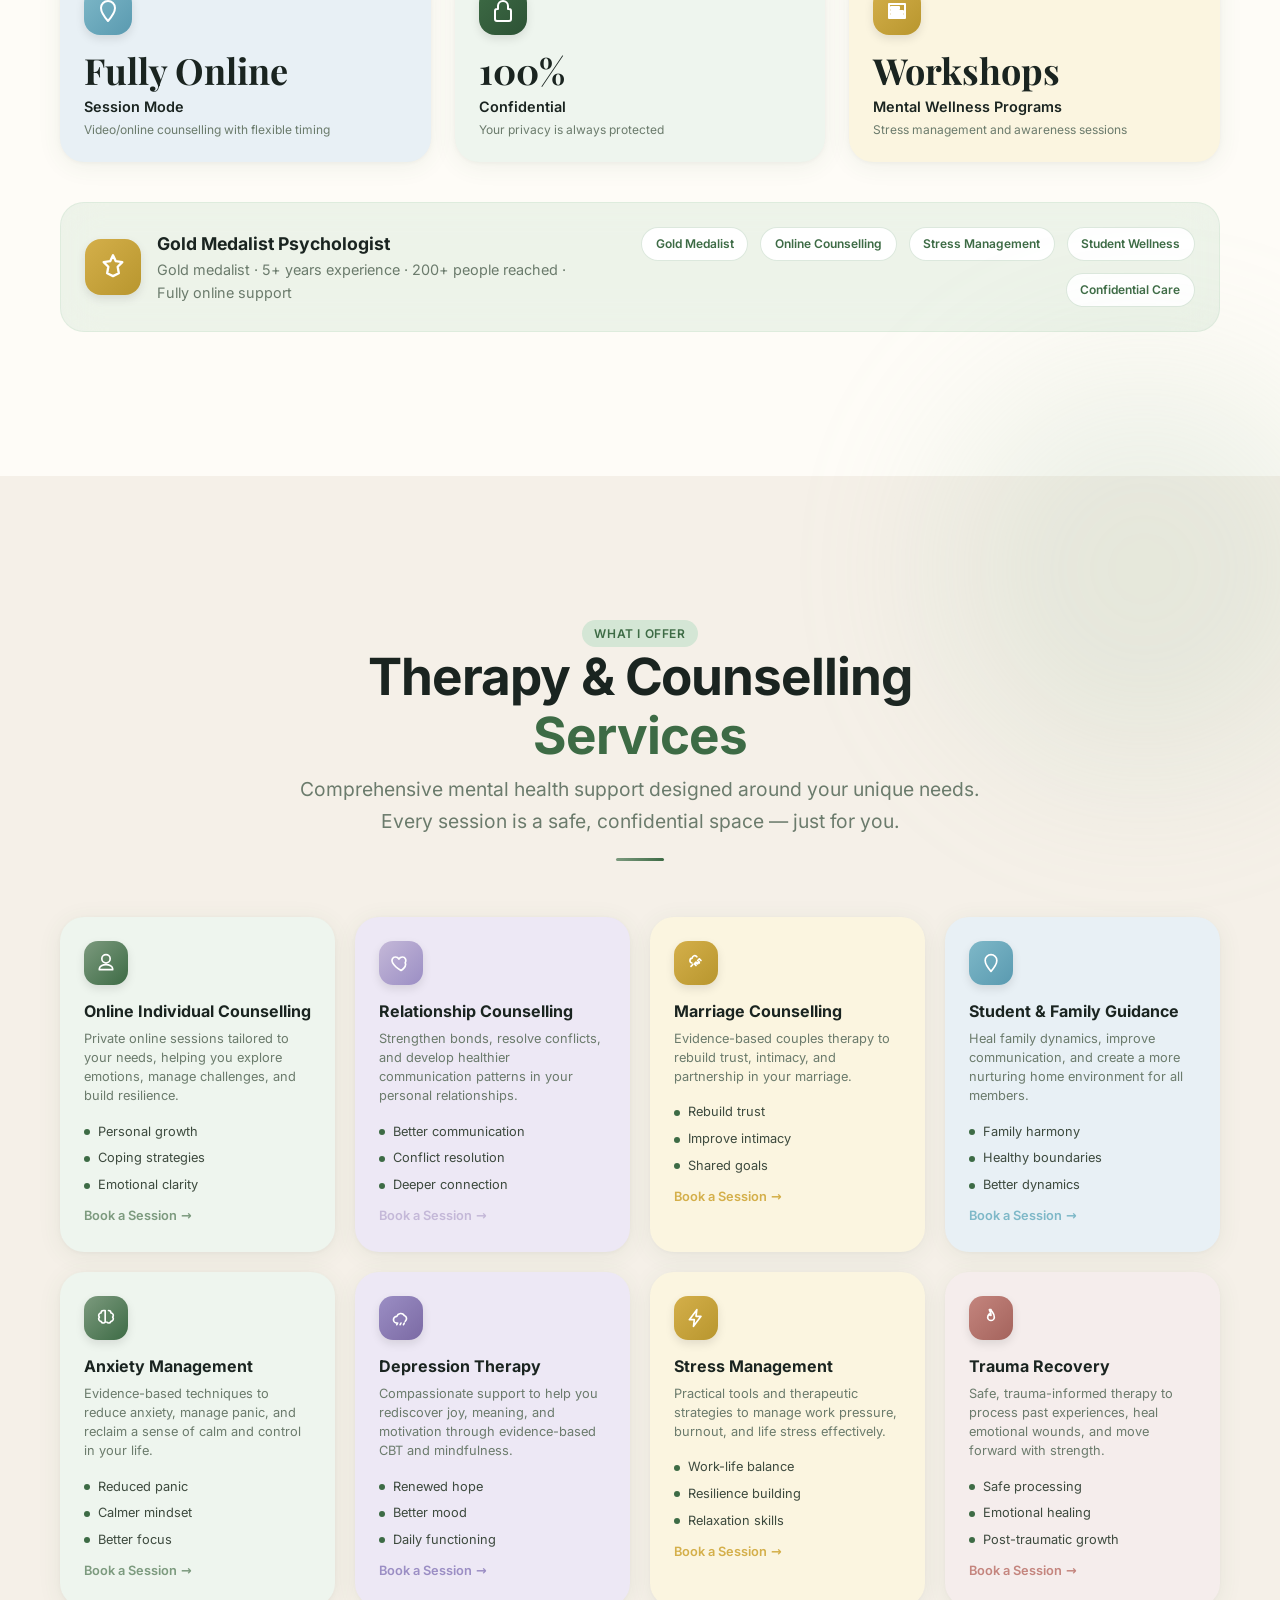
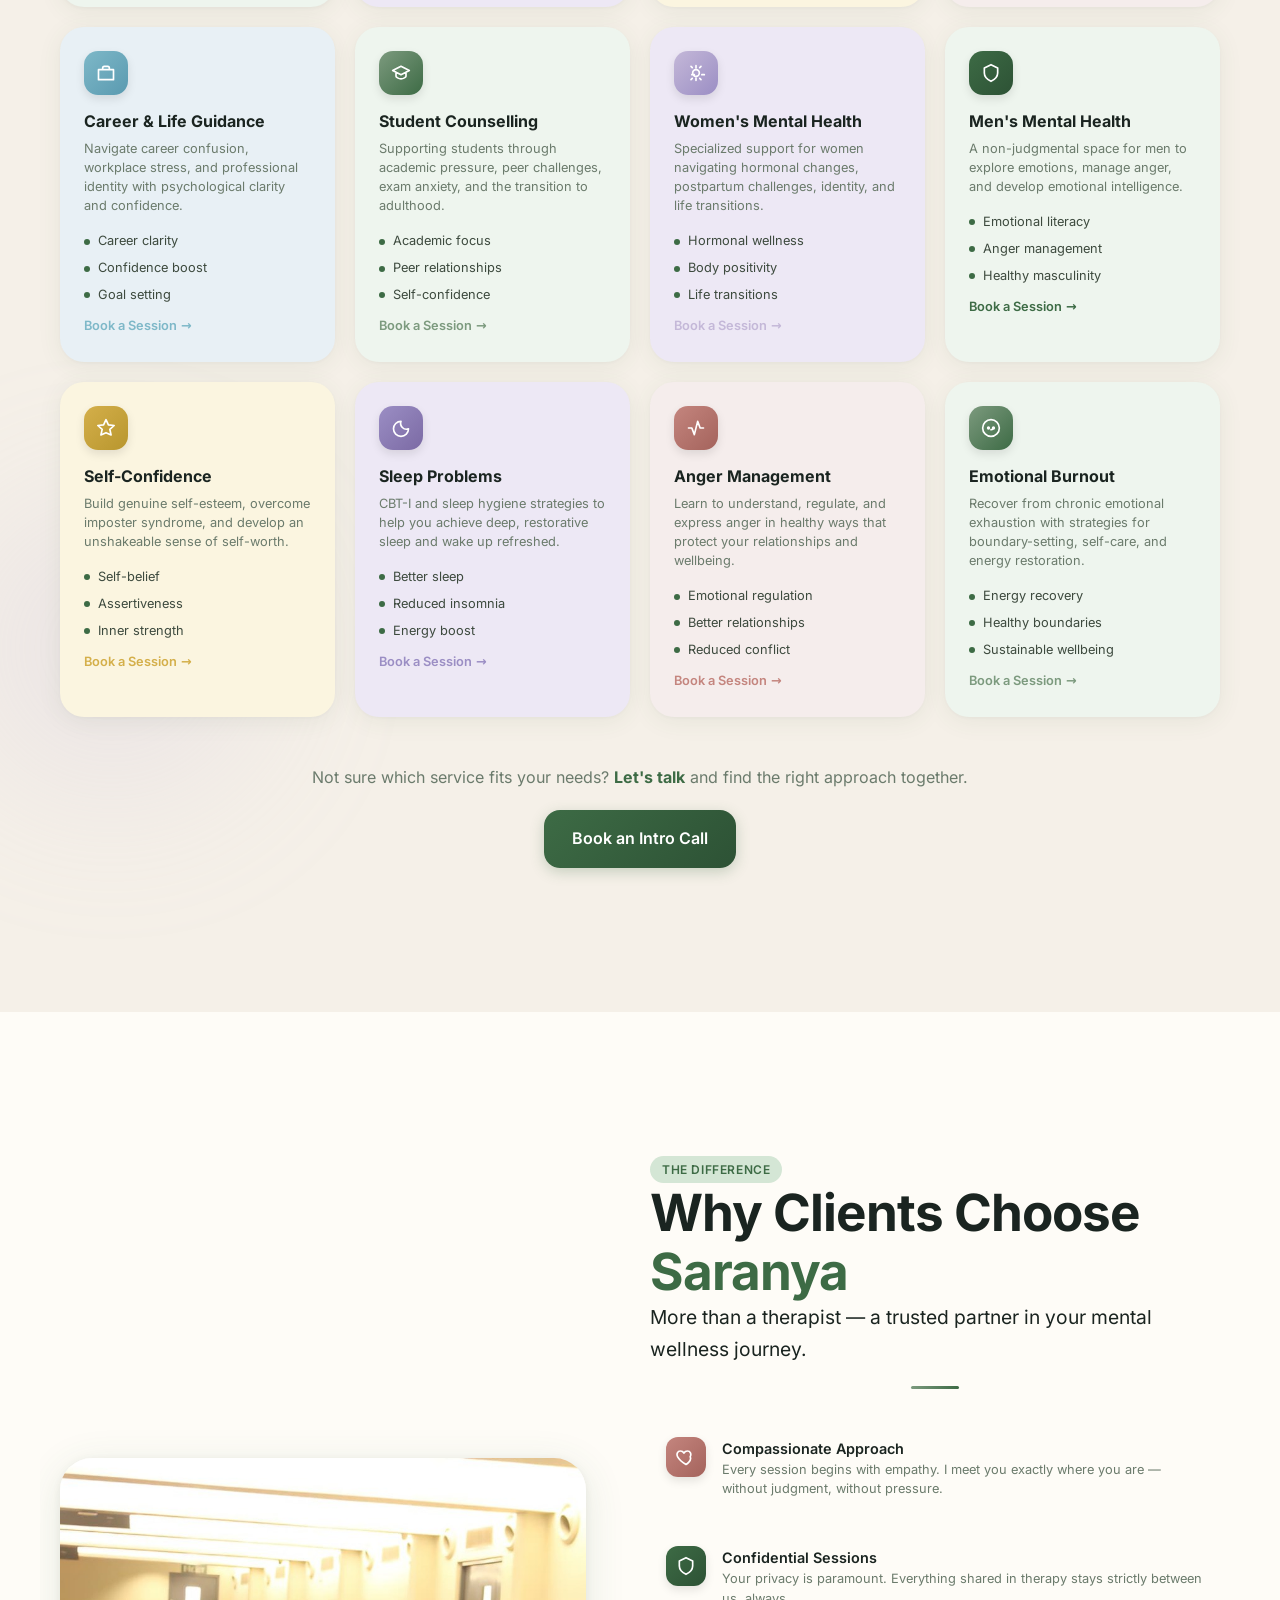
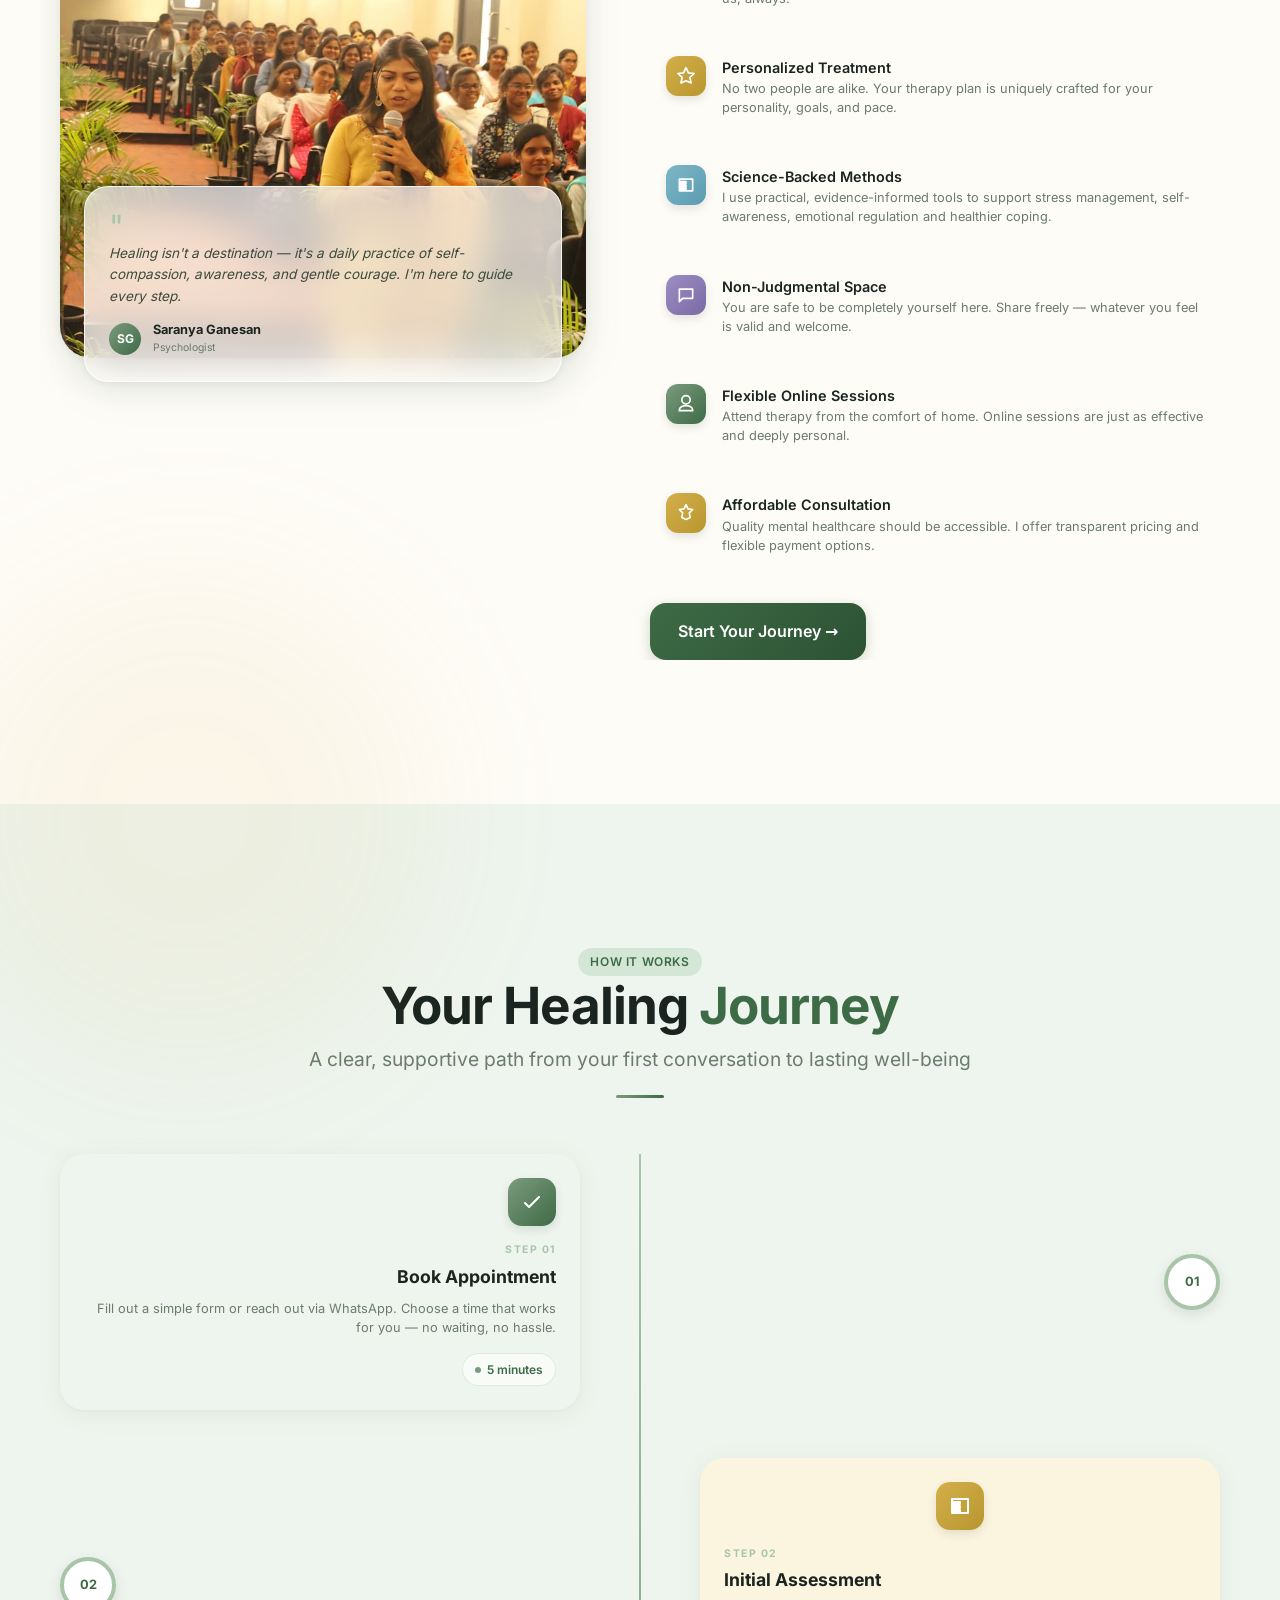
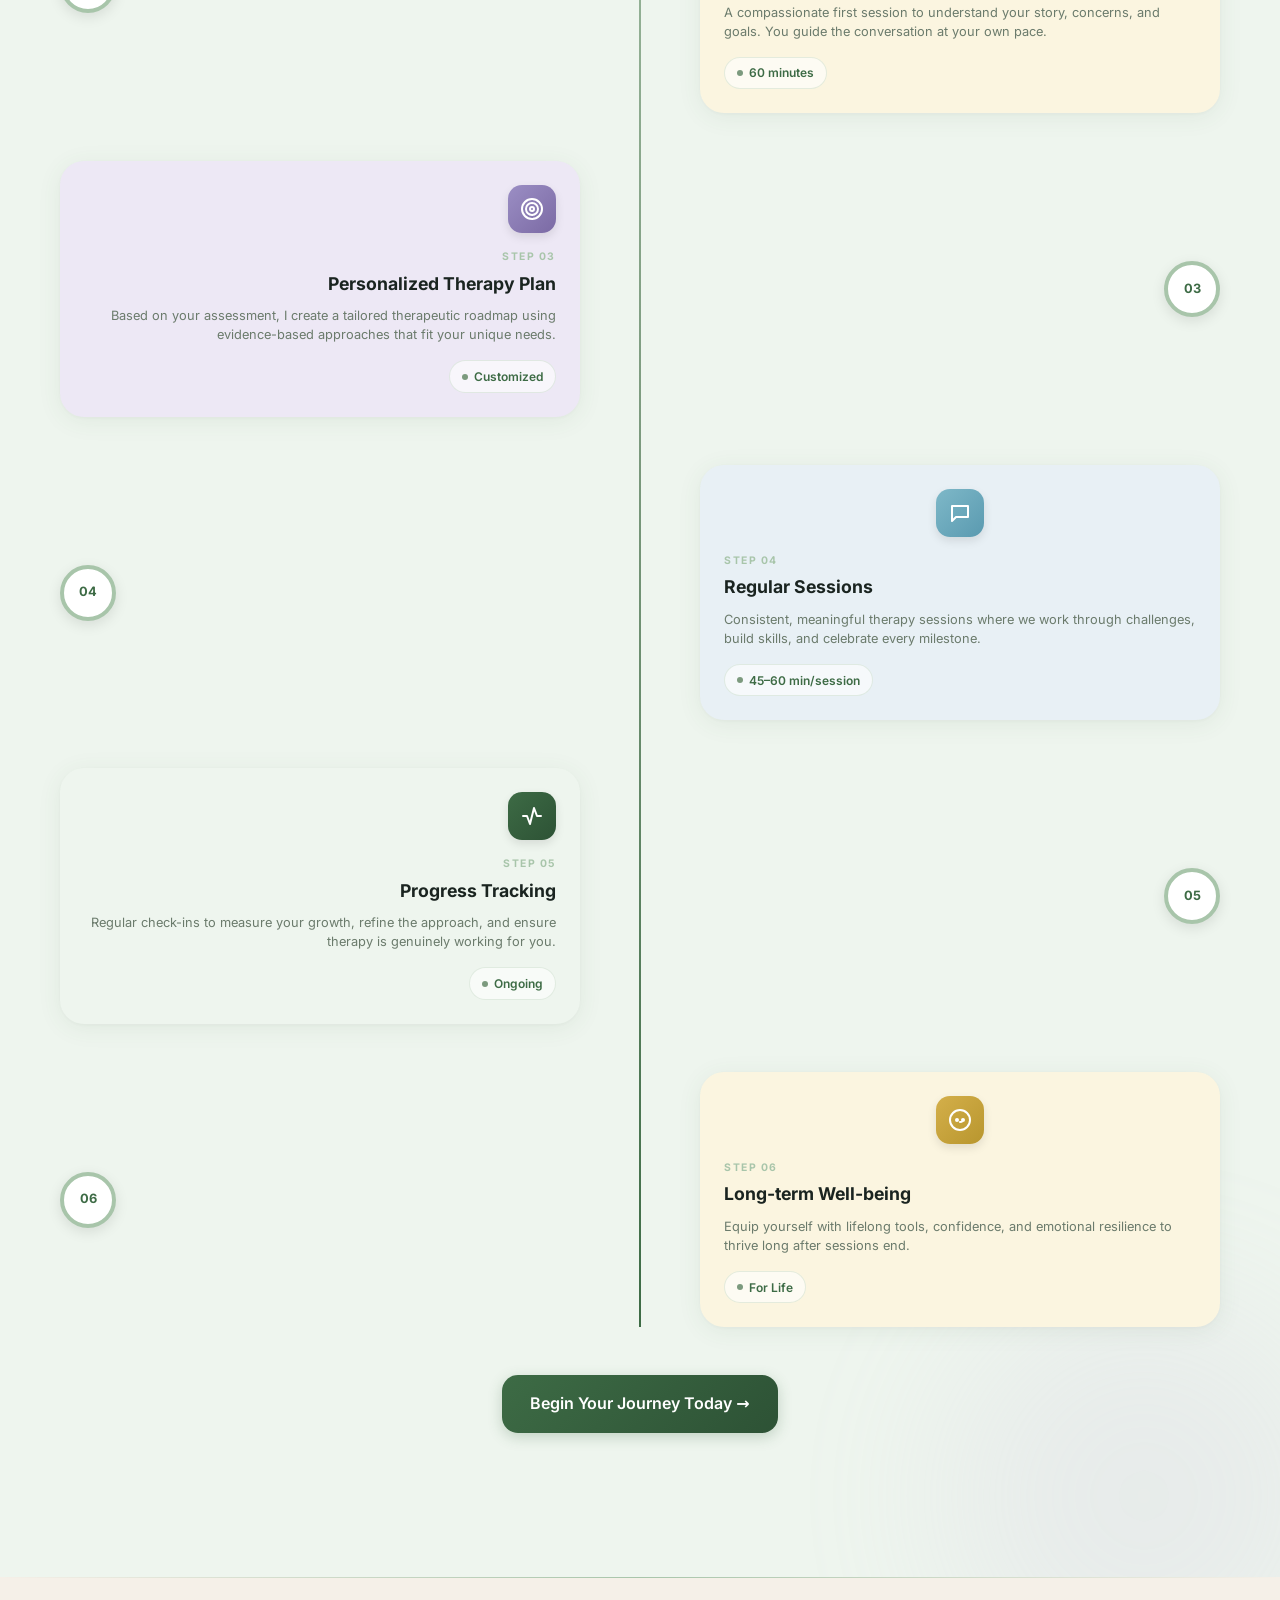
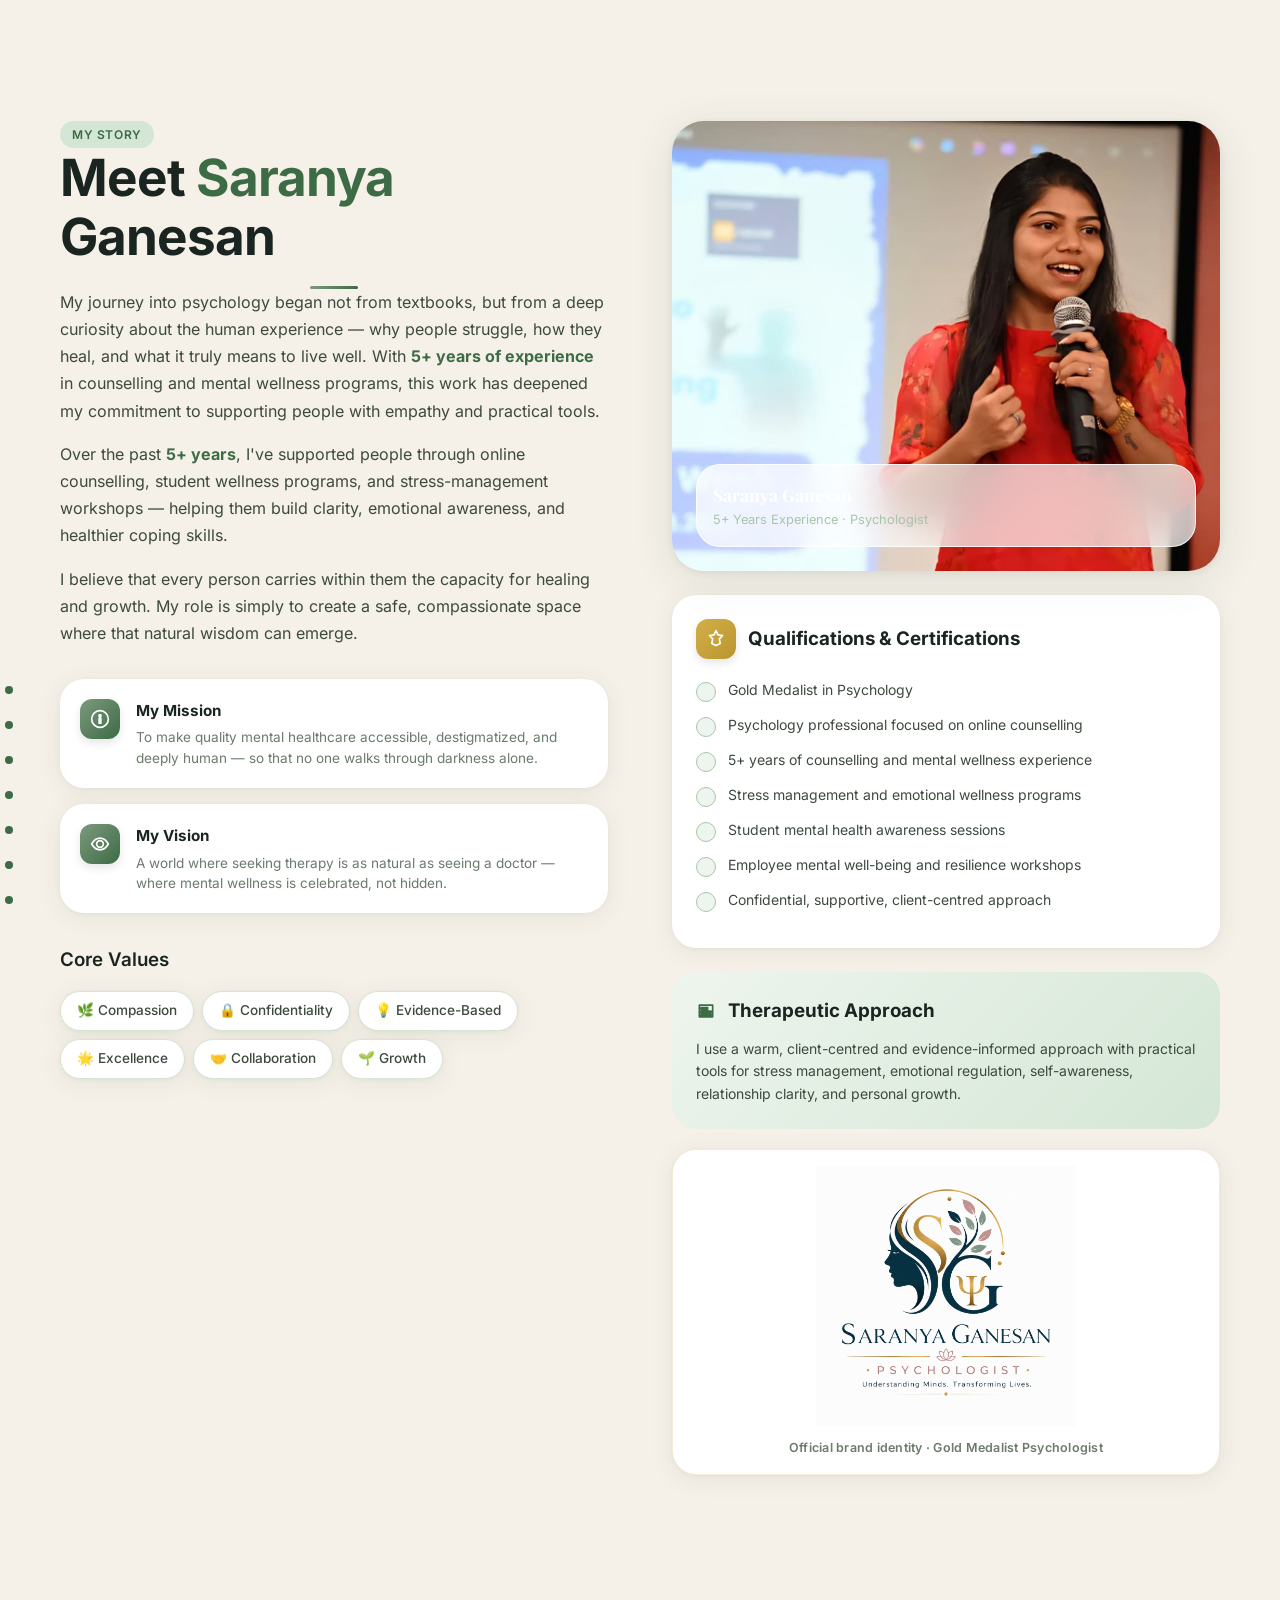
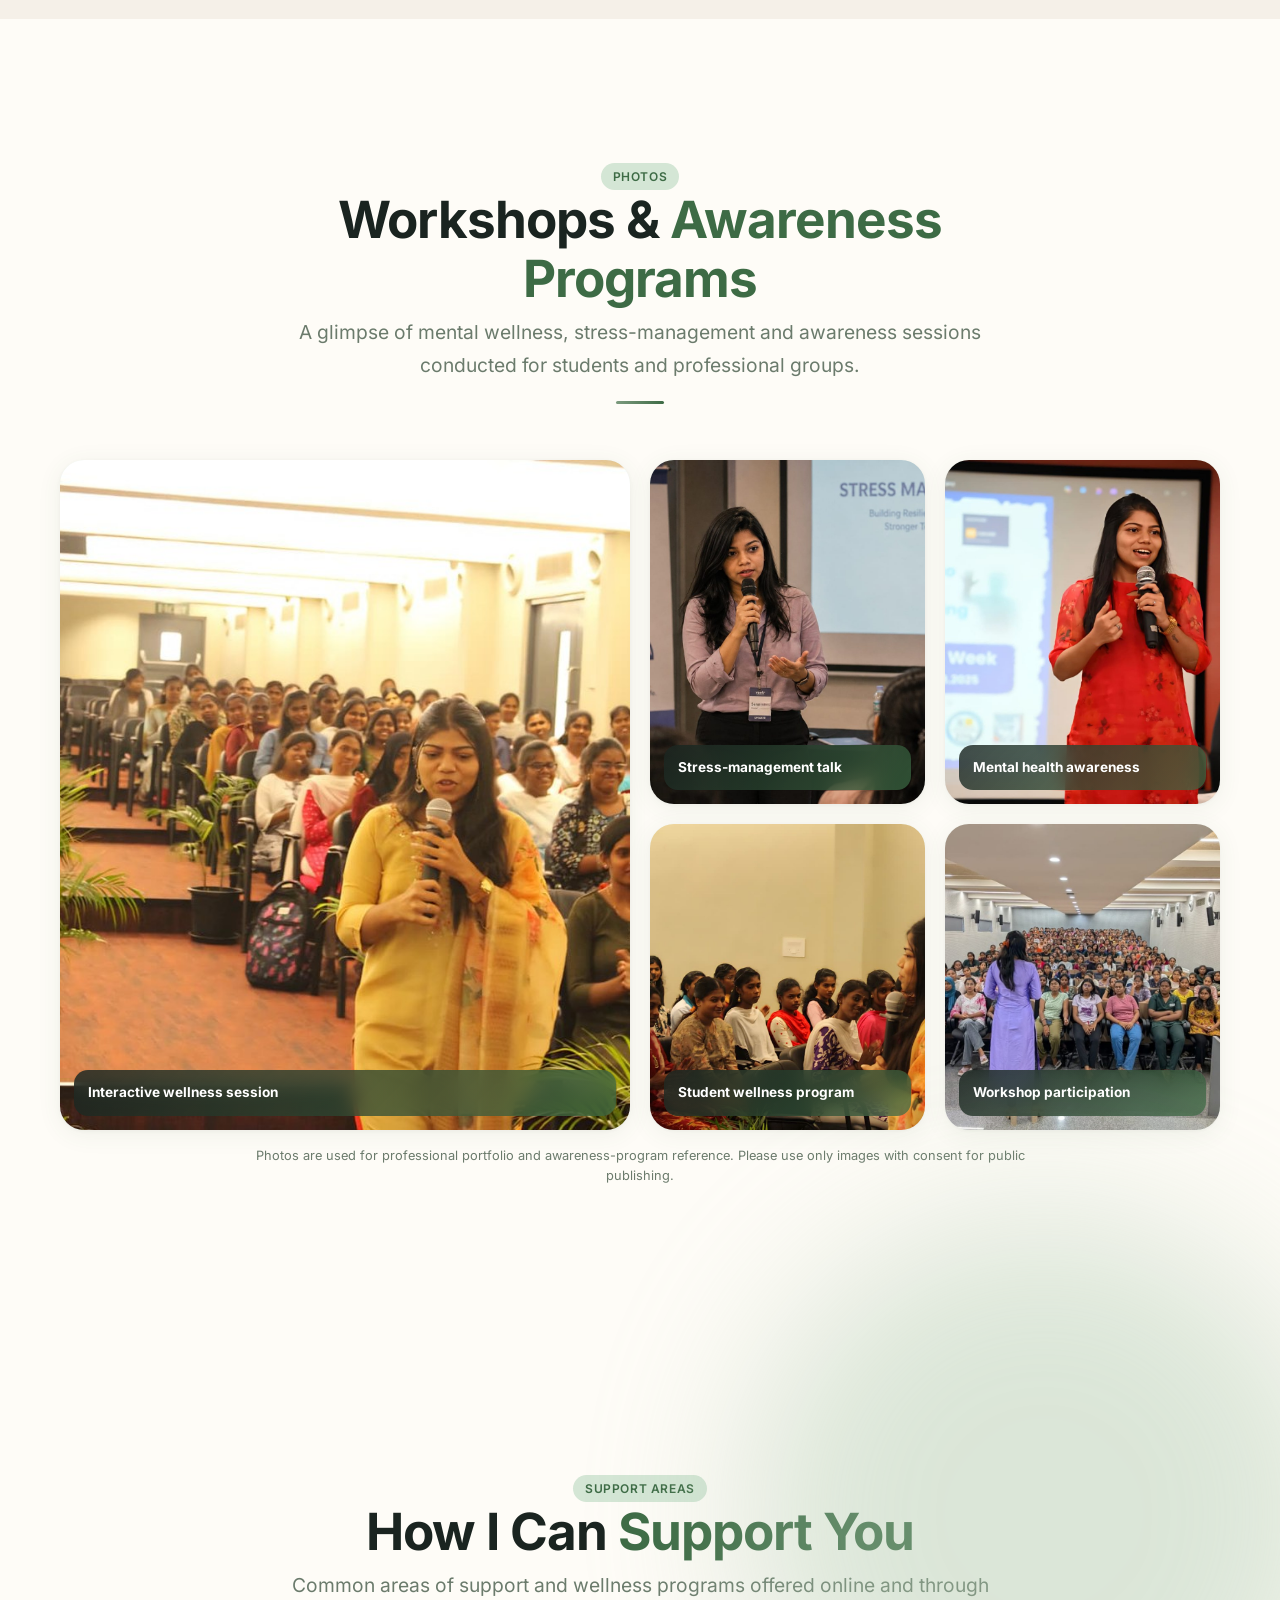
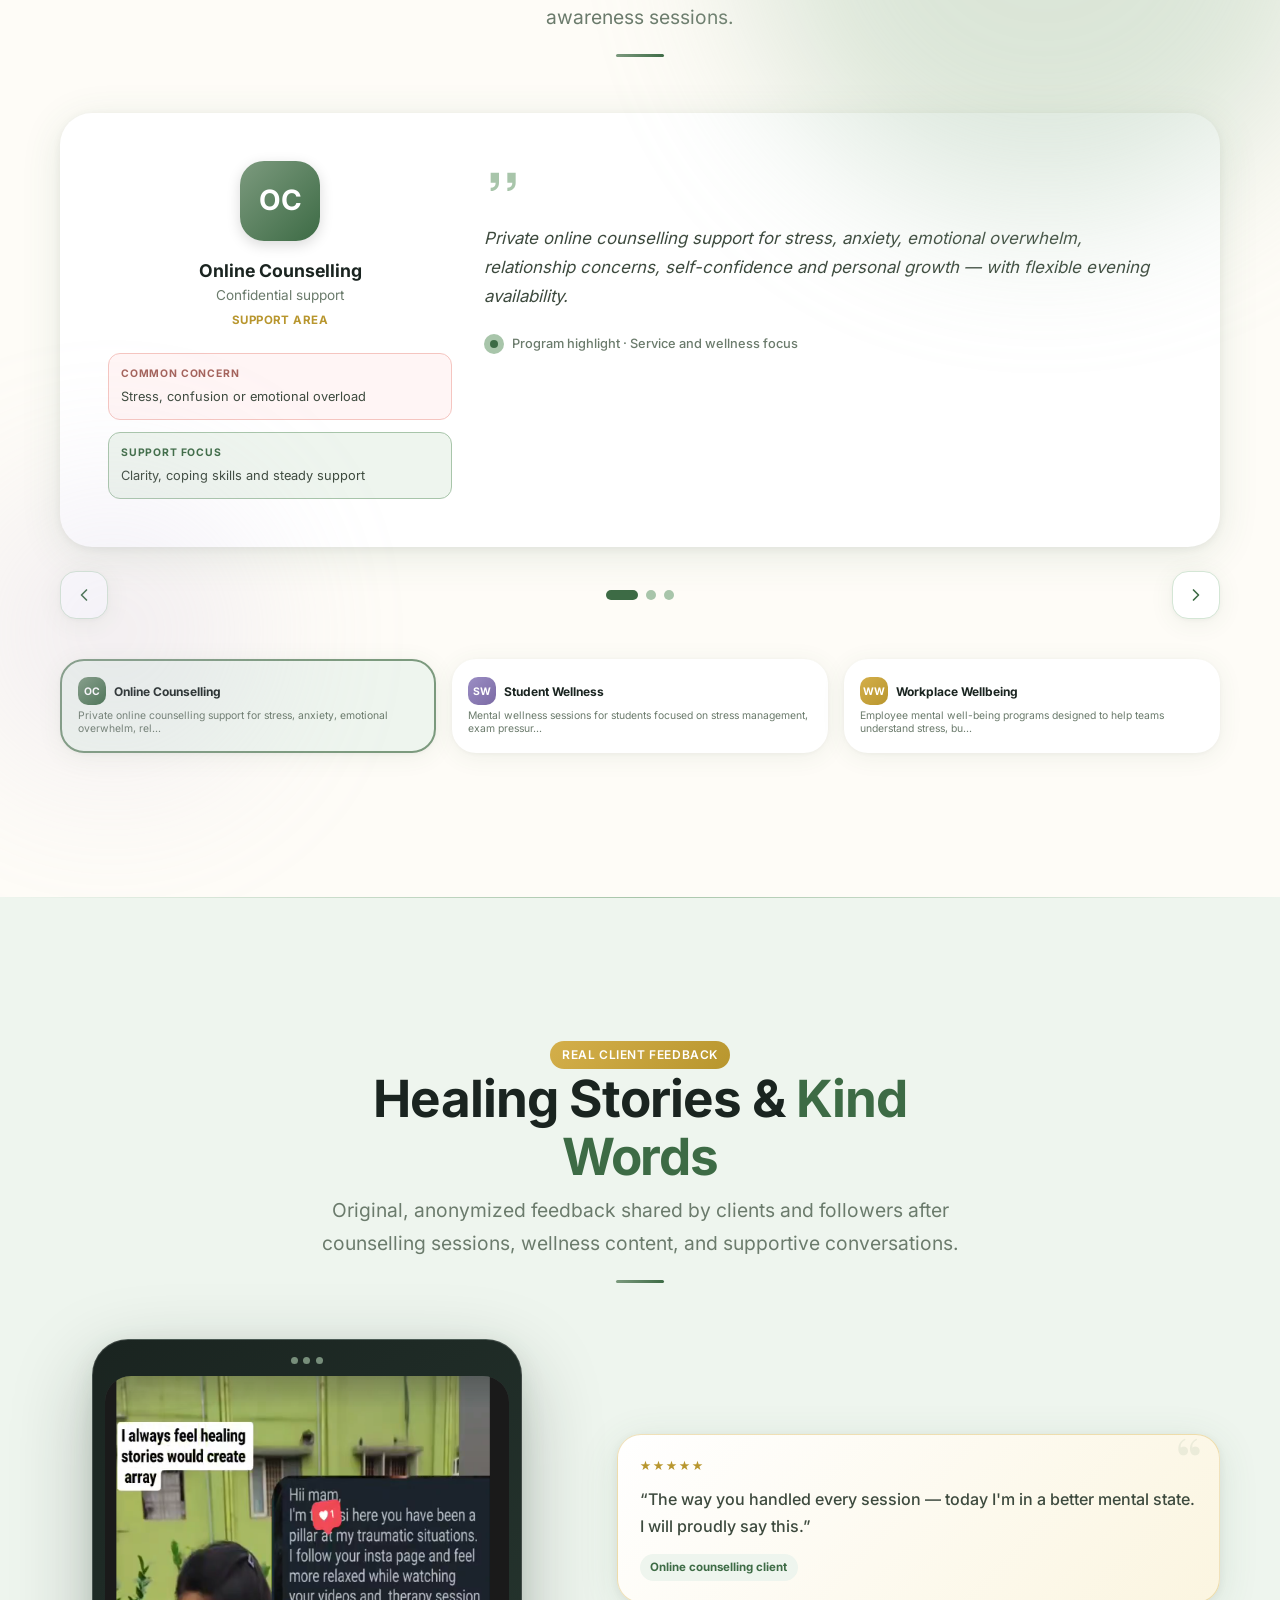
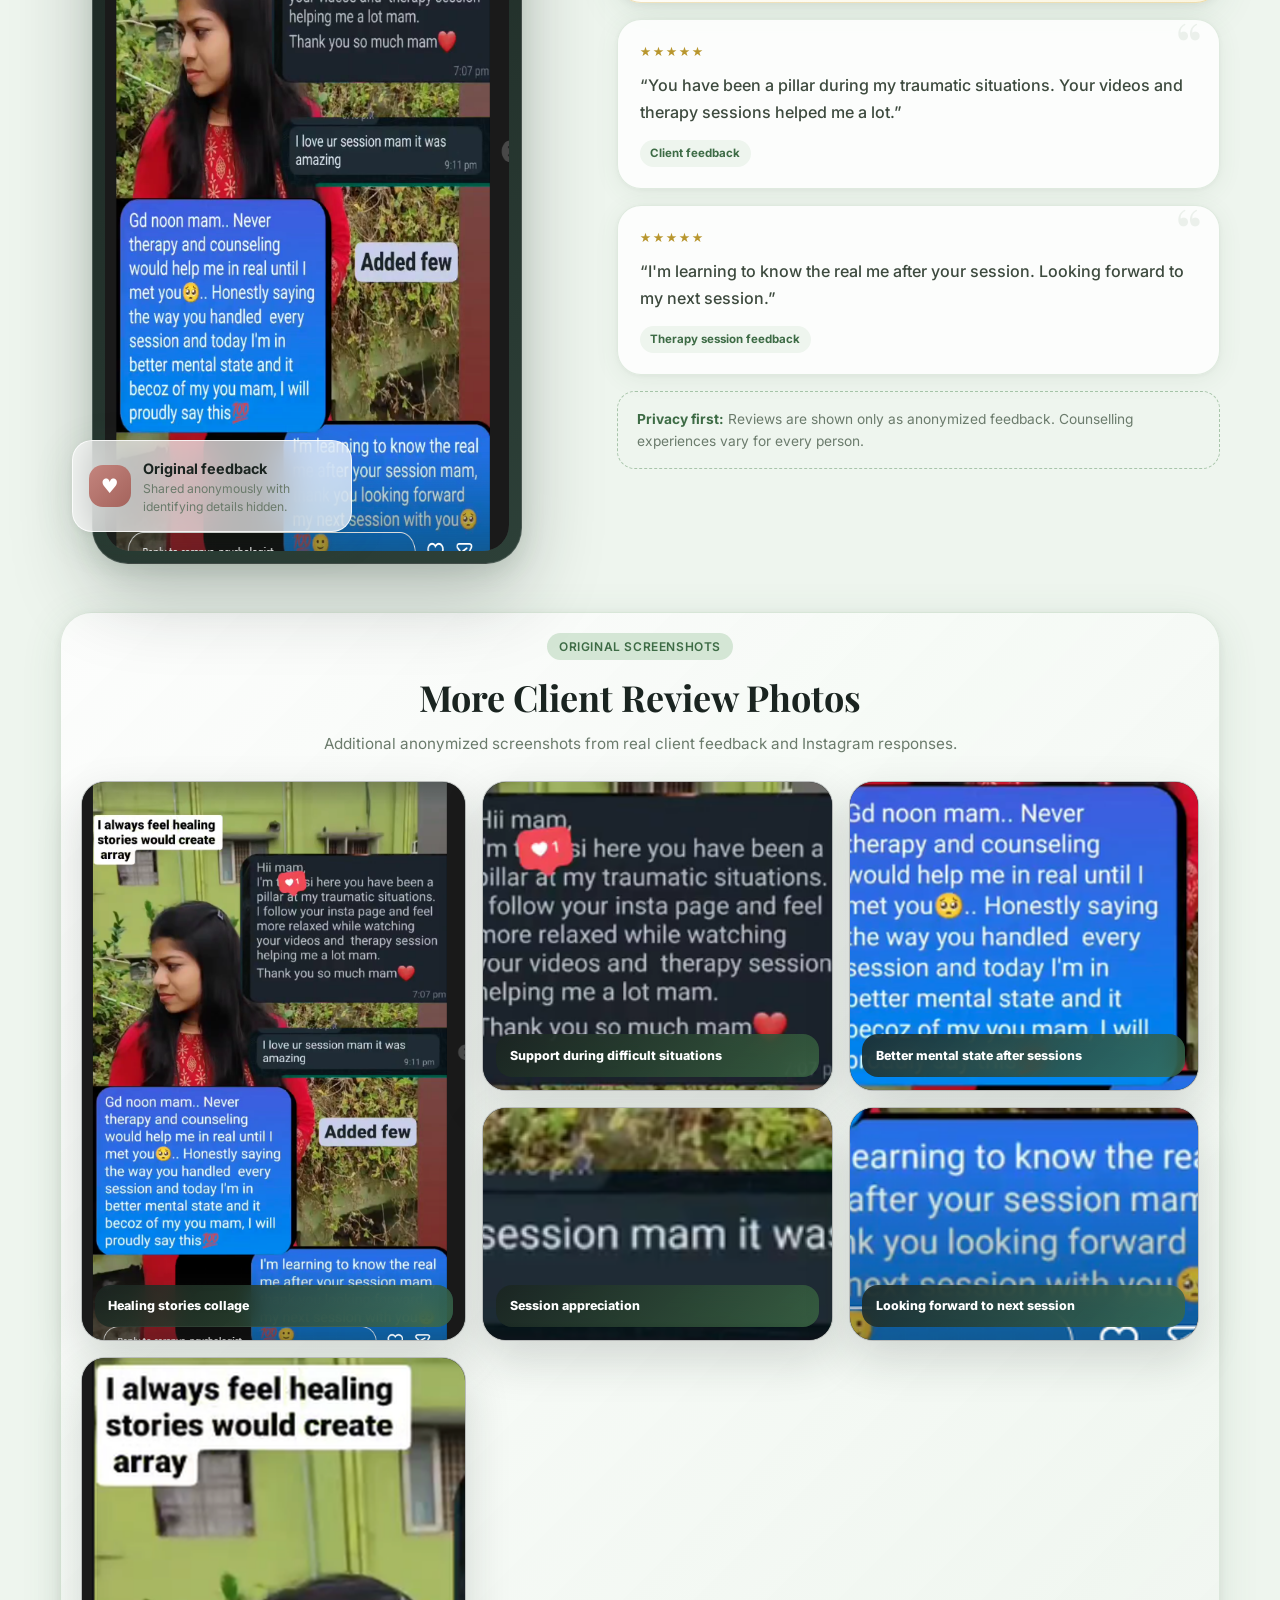
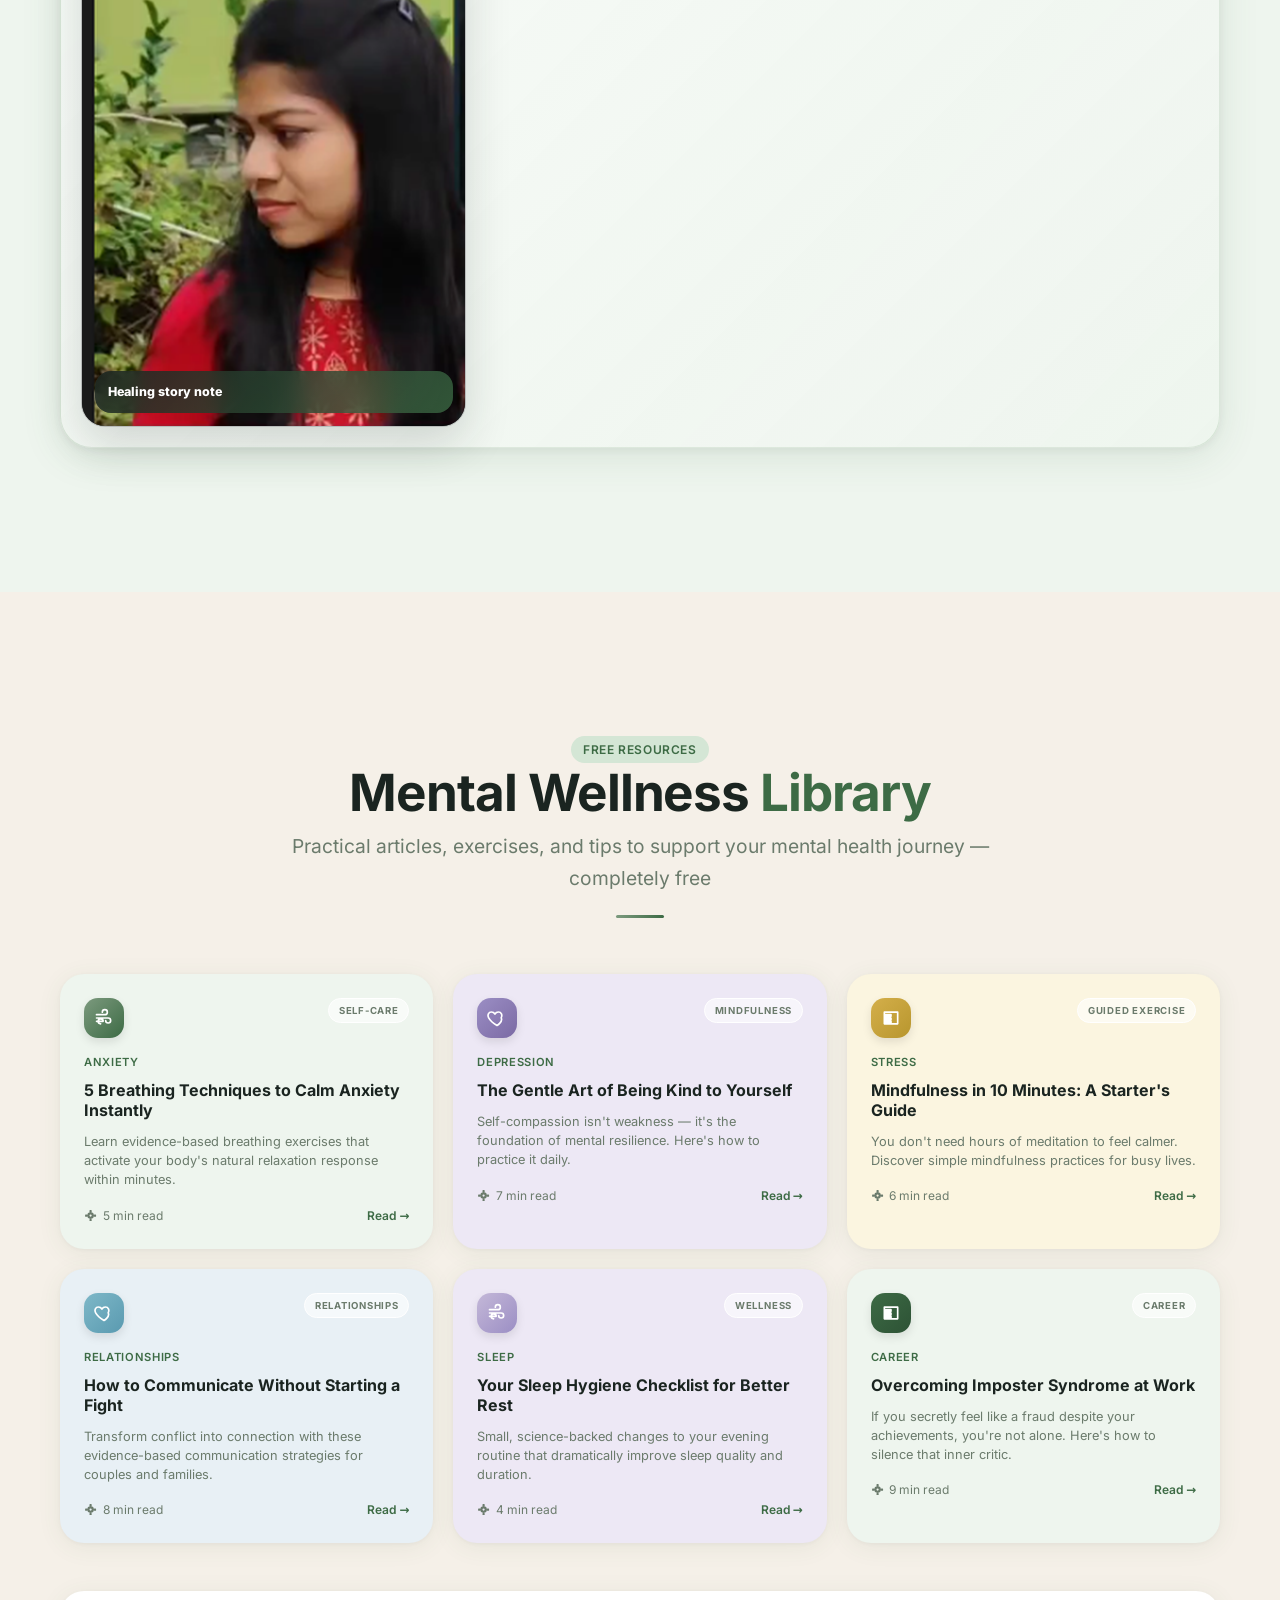
==== commit d79b9150: "Improve mobile layout and add review screenshot gallery" ====
--- a/index.html
+++ b/index.html
@@ -258,7 +258,7 @@
       <div class="container why-grid">
         <div class="why-left" data-reveal>
           <div class="why-img">
-            <img src="images/why.jpg" alt="Saranya Ganesan conducting a mental wellness awareness session" width="900" height="1000" loading="lazy" />
+            <img src="images/speaker.jpg" alt="Saranya Ganesan engaging participants during a mental wellness session" width="1200" height="800" loading="lazy" />
             <div class="quote-card glass">
               <div class="quote-mark">"</div>
               <p>Healing isn't a destination — it's a daily practice of self-compassion, awareness, and gentle courage. I'm here to guide every step.</p>
@@ -484,6 +484,40 @@
             </div>
           </div>
         </div>
+
+        <div class="review-photo-wall" data-reveal>
+          <div class="review-wall-head">
+            <span class="badge-sage">Original Screenshots</span>
+            <h3>More Client Review Photos</h3>
+            <p>Additional anonymized screenshots from real client feedback and Instagram responses.</p>
+          </div>
+          <div class="review-photo-grid">
+            <figure class="review-photo-card review-photo-large">
+              <img src="images/client-review-collage.png" alt="Full anonymized client feedback collage" width="532" height="775" loading="lazy" />
+              <figcaption>Healing stories collage</figcaption>
+            </figure>
+            <figure class="review-photo-card">
+              <img src="images/review-screenshot-top.png" alt="Anonymized client feedback screenshot" width="360" height="243" loading="lazy" />
+              <figcaption>Support during difficult situations</figcaption>
+            </figure>
+            <figure class="review-photo-card">
+              <img src="images/review-screenshot-blue-left.png" alt="Anonymized therapy feedback screenshot" width="360" height="264" loading="lazy" />
+              <figcaption>Better mental state after sessions</figcaption>
+            </figure>
+            <figure class="review-photo-card">
+              <img src="images/review-screenshot-small.png" alt="Anonymized session appreciation screenshot" width="360" height="110" loading="lazy" />
+              <figcaption>Session appreciation</figcaption>
+            </figure>
+            <figure class="review-photo-card">
+              <img src="images/review-screenshot-blue-bottom.png" alt="Anonymized counselling session feedback screenshot" width="360" height="158" loading="lazy" />
+              <figcaption>Looking forward to next session</figcaption>
+            </figure>
+            <figure class="review-photo-card">
+              <img src="images/review-screenshot-quote.png" alt="Anonymized healing story feedback screenshot" width="360" height="627" loading="lazy" />
+              <figcaption>Healing story note</figcaption>
+            </figure>
+          </div>
+        </div>
       </div>
     </section>
 
--- a/styles.css
+++ b/styles.css
@@ -851,3 +851,145 @@
 .feedback-note { padding: 1rem 1.15rem; border-radius: 18px; background: #EEF5EE; color: var(--text-muted); font-size: .86rem; line-height: 1.6; border: 1px dashed var(--sage-light); }
 .feedback-note strong { color: var(--forest); }
 @media (max-width: 640px) { .feedback-float-card { position: static; margin: 1rem auto 0; width: 100%; } }
+
+/* ============================================================
+   REVIEW PHOTO WALL + MOBILE-FIRST POLISH
+   ============================================================ */
+.review-photo-wall {
+  margin-top: 3rem;
+  padding: 1.25rem;
+  border-radius: var(--radius-xl);
+  background: linear-gradient(135deg, rgba(255,255,255,.78), rgba(238,245,238,.92));
+  border: 1px solid rgba(168,197,170,.35);
+  box-shadow: var(--shadow-card-lg);
+}
+.review-wall-head { text-align: center; max-width: 660px; margin: 0 auto 1.5rem; }
+.review-wall-head h3 { font-family: 'Playfair Display', serif; font-size: clamp(1.45rem, 3vw, 2.25rem); color: var(--text-primary); margin-top: .55rem; }
+.review-wall-head p { color: var(--text-muted); font-size: .95rem; line-height: 1.6; margin-top: .35rem; }
+.review-photo-grid { display: grid; grid-template-columns: 1fr; gap: 1rem; }
+@media (min-width: 720px) { .review-photo-grid { grid-template-columns: repeat(2, minmax(0, 1fr)); } }
+@media (min-width: 1080px) { .review-photo-grid { grid-template-columns: 1.1fr 1fr 1fr; align-items: stretch; } .review-photo-large { grid-row: span 2; } }
+.review-photo-card {
+  position: relative;
+  min-height: 180px;
+  border-radius: 24px;
+  overflow: hidden;
+  background: #111B17;
+  box-shadow: 0 18px 46px rgba(26,36,32,.16);
+  border: 1px solid rgba(255,255,255,.7);
+}
+.review-photo-card img { width: 100%; height: 100%; min-height: 180px; object-fit: cover; display: block; }
+.review-photo-large img { min-height: 520px; object-fit: cover; object-position: center top; }
+.review-photo-card figcaption {
+  position: absolute;
+  left: .8rem;
+  right: .8rem;
+  bottom: .8rem;
+  padding: .7rem .85rem;
+  border-radius: 16px;
+  color: #fff;
+  background: linear-gradient(135deg, rgba(26,36,32,.86), rgba(61,107,69,.78));
+  font-size: .78rem;
+  font-weight: 800;
+  backdrop-filter: blur(10px);
+}
+
+/* Desktop why-section refinement */
+.why-right { min-width: 0; }
+@media (min-width: 1024px) {
+  .why-grid { grid-template-columns: minmax(0, .96fr) minmax(0, 1.04fr); gap: 4rem; overflow: hidden; }
+  .why-img > img { object-position: center center; }
+}
+
+/* Mobile-first premium responsiveness */
+@media (max-width: 768px) {
+  html, body { overflow-x: hidden; }
+  .container { padding-left: 1rem; padding-right: 1rem; }
+  .section-padding { padding-top: 4.5rem; padding-bottom: 4.5rem; }
+  .section-head { margin-bottom: 2.25rem; }
+  .heading-display { font-size: clamp(2.25rem, 10vw, 3.35rem); text-align: center; }
+  .heading-large { font-size: clamp(1.9rem, 8vw, 2.75rem); }
+  .body-large { font-size: 1rem; line-height: 1.65; }
+
+  .navbar { padding: .75rem 0; }
+  .navbar.scrolled { padding: .55rem 0; }
+  .brand { min-width: 0; }
+  .brand-logo-img { width: 42px; height: 42px; border-radius: 15px; }
+  .brand-name { font-size: .86rem; white-space: nowrap; }
+  .brand-sub { font-size: 8.5px; max-width: 180px; white-space: nowrap; overflow: hidden; text-overflow: ellipsis; }
+  .mobile-menu { overflow-y: auto; }
+
+  .hero { min-height: auto; align-items: flex-start; }
+  .hero-grid { gap: 2.35rem; padding-top: 5.75rem; padding-bottom: 3.25rem; }
+  .hero-left { text-align: center; }
+  .hero .body-large { margin-left: auto; margin-right: auto; }
+  .trust-badges { justify-content: center; gap: .5rem; margin: 1.35rem 0; }
+  .trust-badge { font-size: .74rem; padding: .35rem .62rem; background: rgba(255,255,255,.82); }
+  .hero-actions { flex-direction: column; gap: .75rem; }
+  .hero-actions a { width: 100%; }
+  .social-proof { justify-content: center; text-align: left; margin-top: 1.35rem; }
+  .portrait { width: min(300px, 76vw); }
+  .float-card { padding: .78rem; }
+  .float-card-1 { left: 50%; transform: translateX(-50%); bottom: -1.35rem; width: min(245px, 92vw); max-width: none; }
+  .float-card-2 { top: -.65rem; right: -.65rem; width: 72px; height: 72px; }
+  .scroll-indicator { display: none; }
+
+  .stats-grid { grid-template-columns: repeat(2, minmax(0, 1fr)); gap: .85rem; }
+  .stat-card { padding: 1.05rem; border-radius: 20px; }
+  .cert-banner { padding: 1rem; }
+  .cert-left { align-items: flex-start; }
+  .cert-tags { gap: .45rem; }
+
+  .services-grid { gap: .9rem; }
+  .service-card { border-radius: 22px; }
+  .why-grid { gap: 2.2rem; }
+  .why-img > img { height: 360px; object-position: center center; border-radius: 28px; }
+  .quote-card { position: relative; left: auto; right: auto; bottom: auto; margin: -2.75rem .85rem 0; padding: 1rem; border-radius: 22px; }
+  .why-right .divider-sage { margin-left: auto; margin-right: auto; }
+  .why-right [data-reveal]:first-child { text-align: center; }
+  .reasons-list { gap: .75rem; margin: 1.5rem 0; }
+  .reason-item { background: rgba(238,245,238,.82); padding: .9rem; border: 1px solid rgba(168,197,170,.22); }
+  .reason-desc { font-size: .78rem; }
+
+  .gallery-grid { gap: 1rem; }
+  .gallery-card, .gallery-card img, .gallery-card-large img { min-height: 330px; }
+  .gallery-card { border-radius: 24px; }
+
+  .feedback-showcase { gap: 1.75rem; }
+  .feedback-visual { max-width: 350px; }
+  .phone-frame { border-radius: 30px; padding: .55rem; }
+  .phone-frame img { border-radius: 22px; }
+  .feedback-card { padding: 1rem; border-radius: 22px; }
+  .feedback-card p { font-size: .93rem; }
+  .review-photo-wall { margin-top: 2rem; padding: .85rem; border-radius: 26px; }
+  .review-photo-grid { grid-template-columns: 1fr; gap: .85rem; }
+  .review-photo-card, .review-photo-card img { min-height: 250px; }
+  .review-photo-large img { min-height: 430px; }
+
+  .booking-grid, .contact-grid { gap: 1.5rem; }
+  .booking-form, .info-card { padding: 1.15rem; border-radius: 22px; }
+  .seg { grid-template-columns: 1fr; }
+  .field-row { grid-template-columns: 1fr; gap: 1rem; }
+  .input-wrap input, .input-wrap textarea, .input-wrap select { font-size: 16px; }
+  .cq-actions, .ff-actions { flex-direction: column; width: 100%; }
+  .cq-actions a, .ff-actions a { width: 100%; }
+
+  .footer-grid { grid-template-columns: 1fr; padding: 3rem 1rem; gap: 1.75rem; }
+  .footer-logo-card { max-width: none; align-items: flex-start; }
+  .footer .socials .social-link { flex: 1 1 135px; }
+  .footer-bottom-inner { padding-left: 1rem; padding-right: 1rem; }
+
+  .wa-float { right: 1rem; bottom: 1rem; }
+  .wa-tooltip { display: none !important; }
+}
+
+@media (max-width: 420px) {
+  .container { padding-left: .9rem; padding-right: .9rem; }
+  .hero-grid { padding-top: 5.5rem; }
+  .portrait { width: min(280px, 78vw); }
+  .stats-grid { grid-template-columns: 1fr; }
+  .trust-badge { font-size: .71rem; }
+  .gallery-card, .gallery-card img, .gallery-card-large img { min-height: 300px; }
+  .review-photo-large img { min-height: 390px; }
+  .footer .socials .social-link { flex-basis: 100%; }
+}
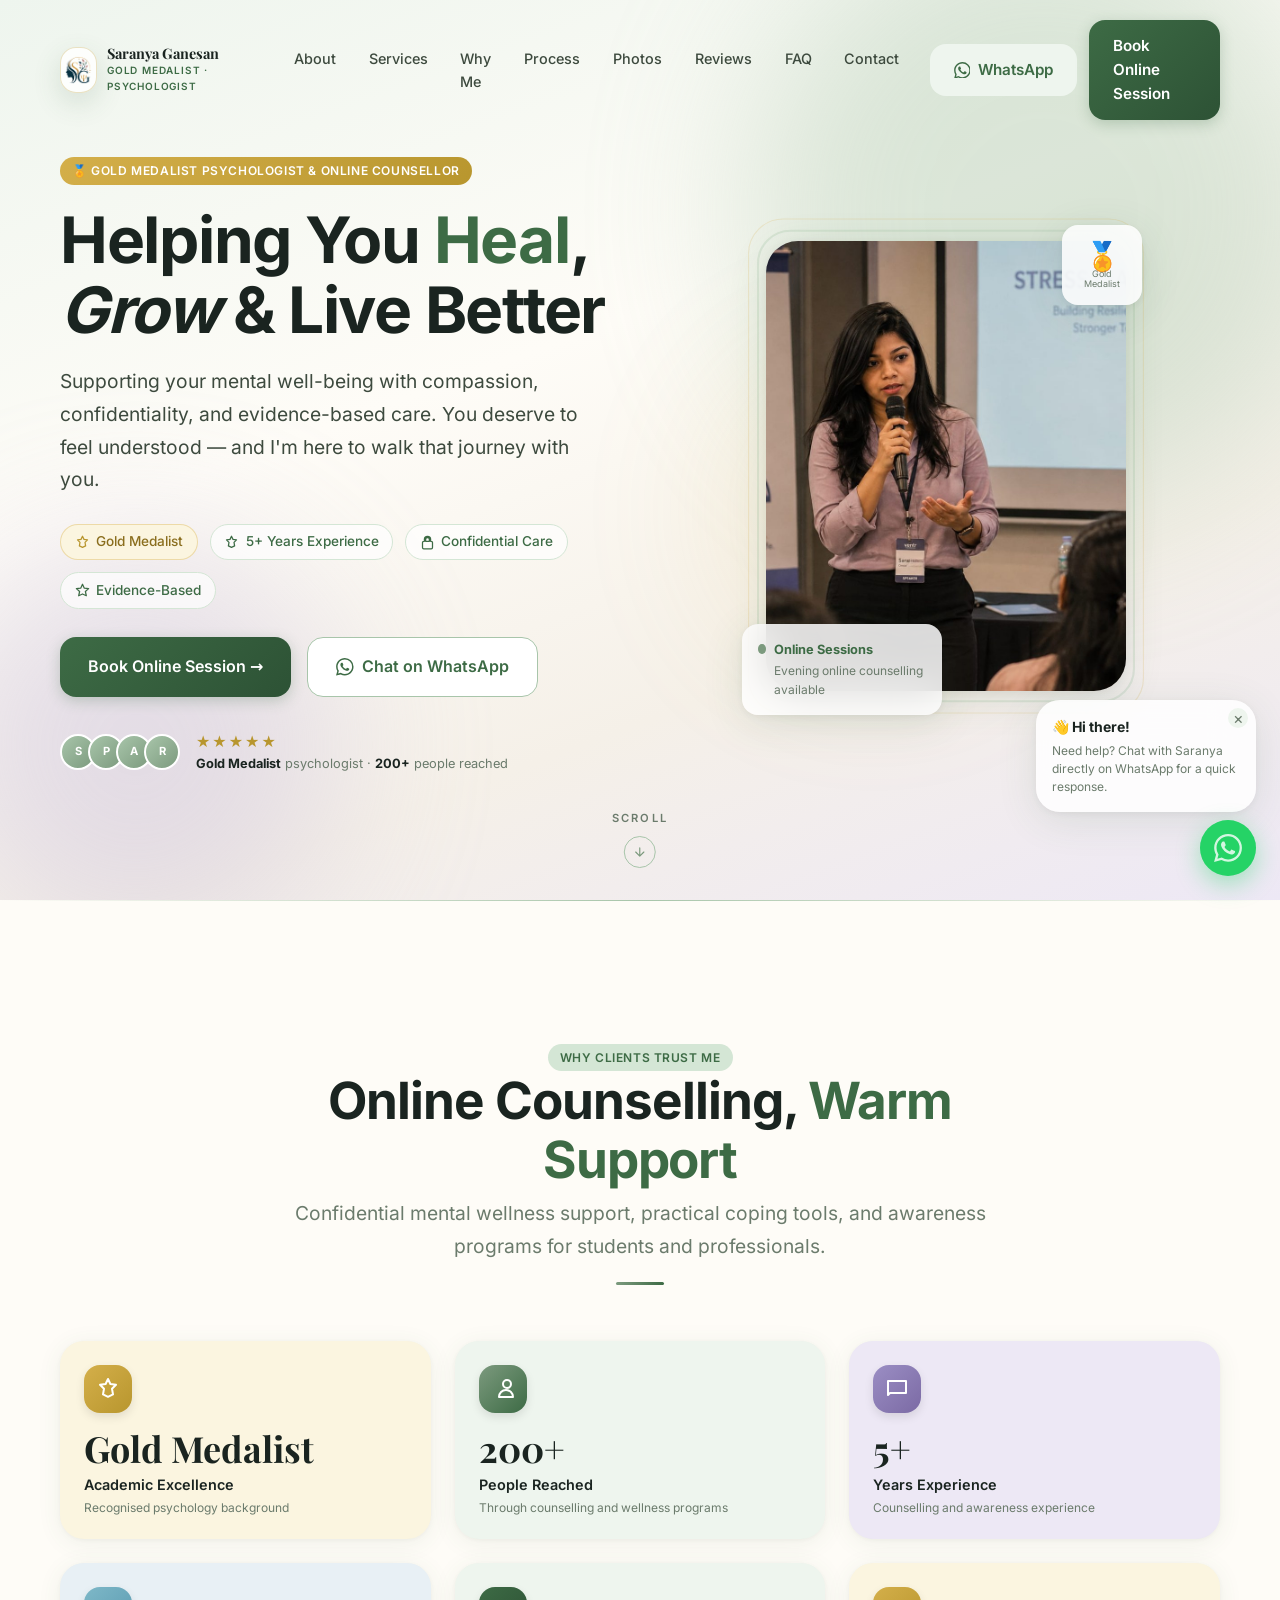
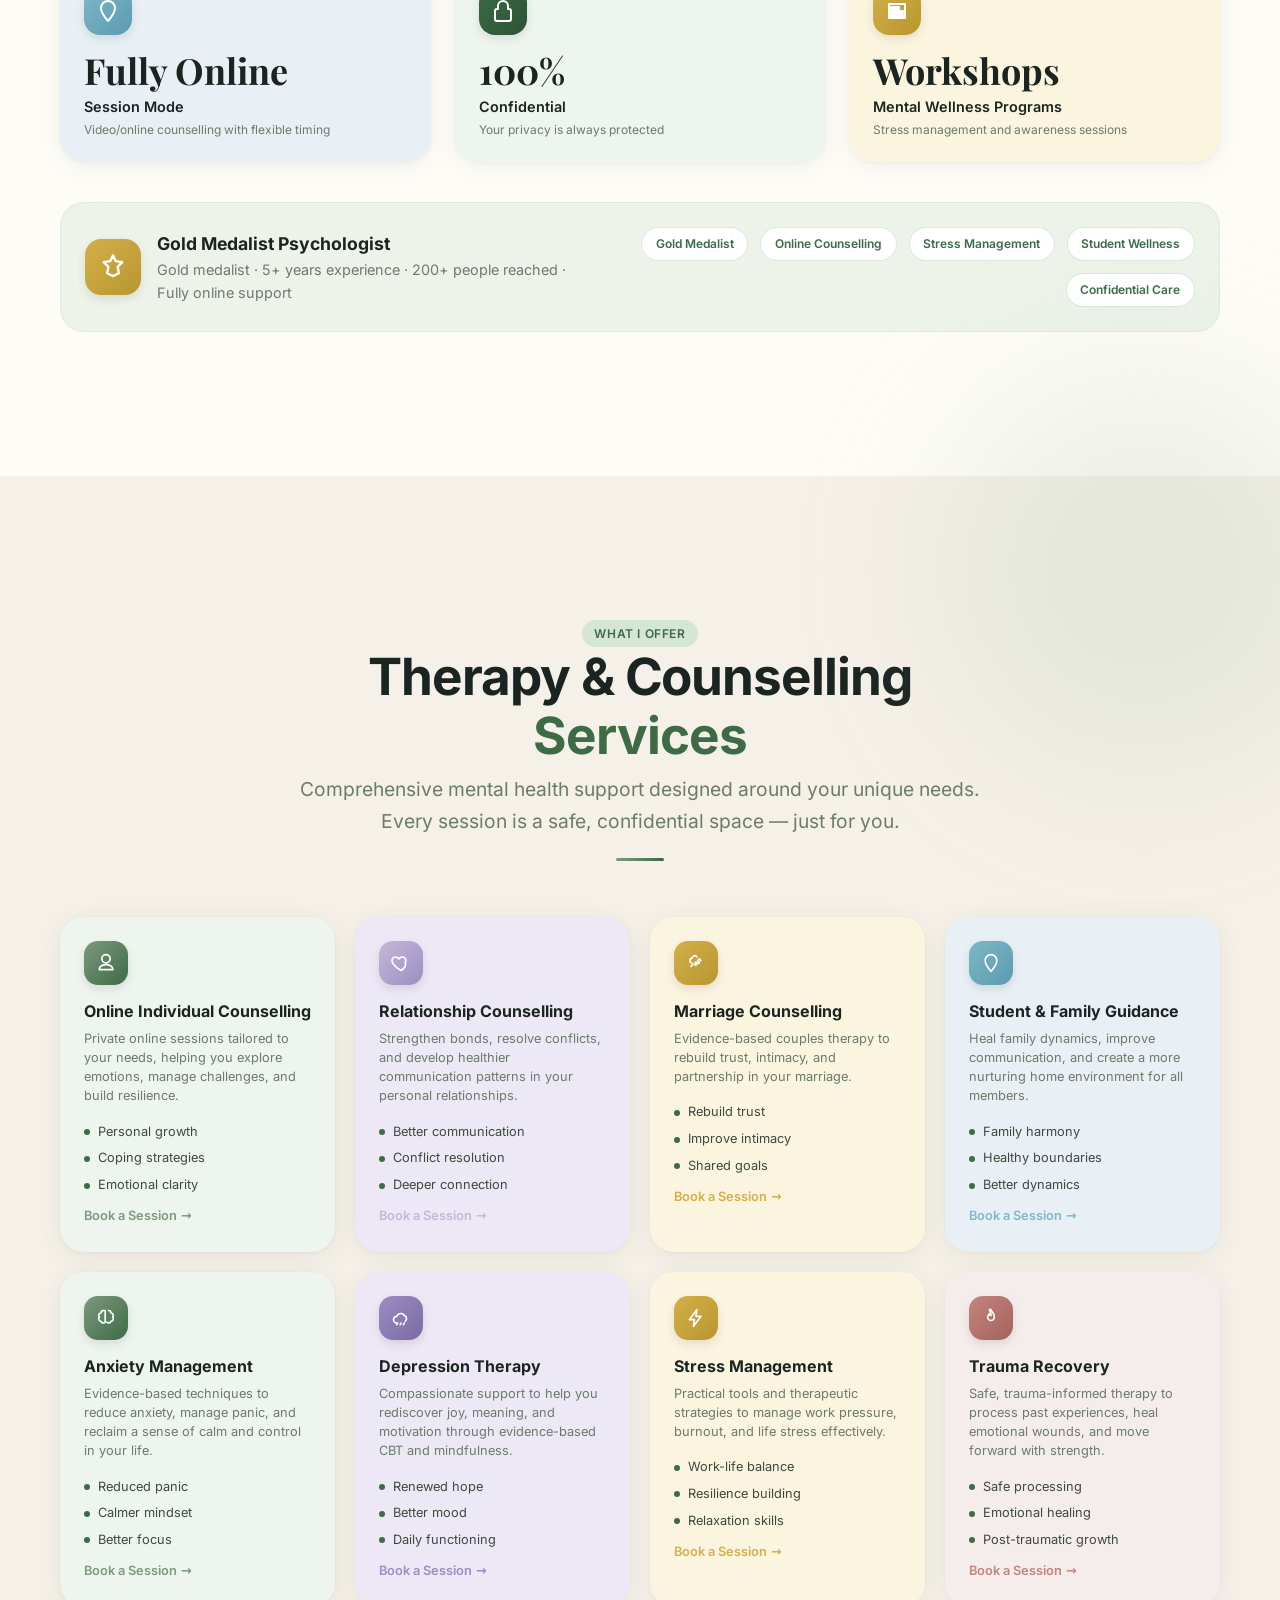
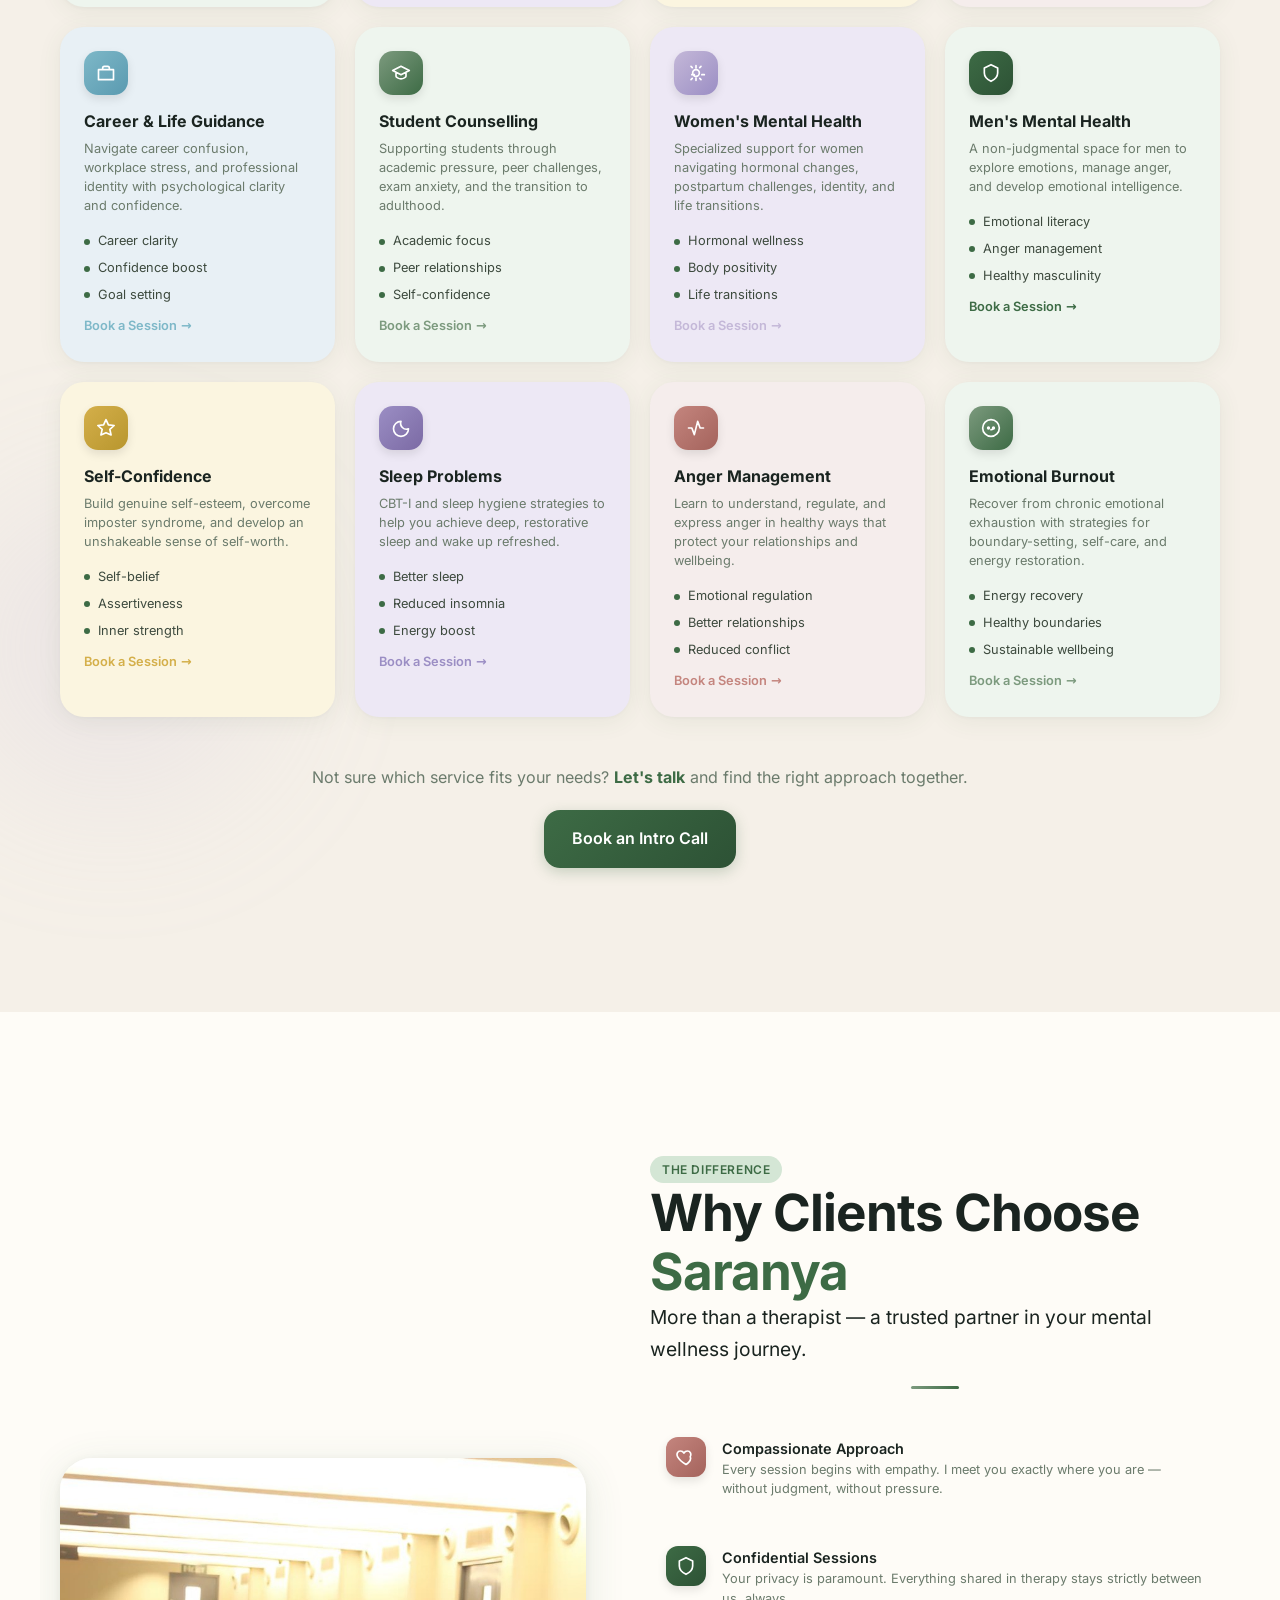
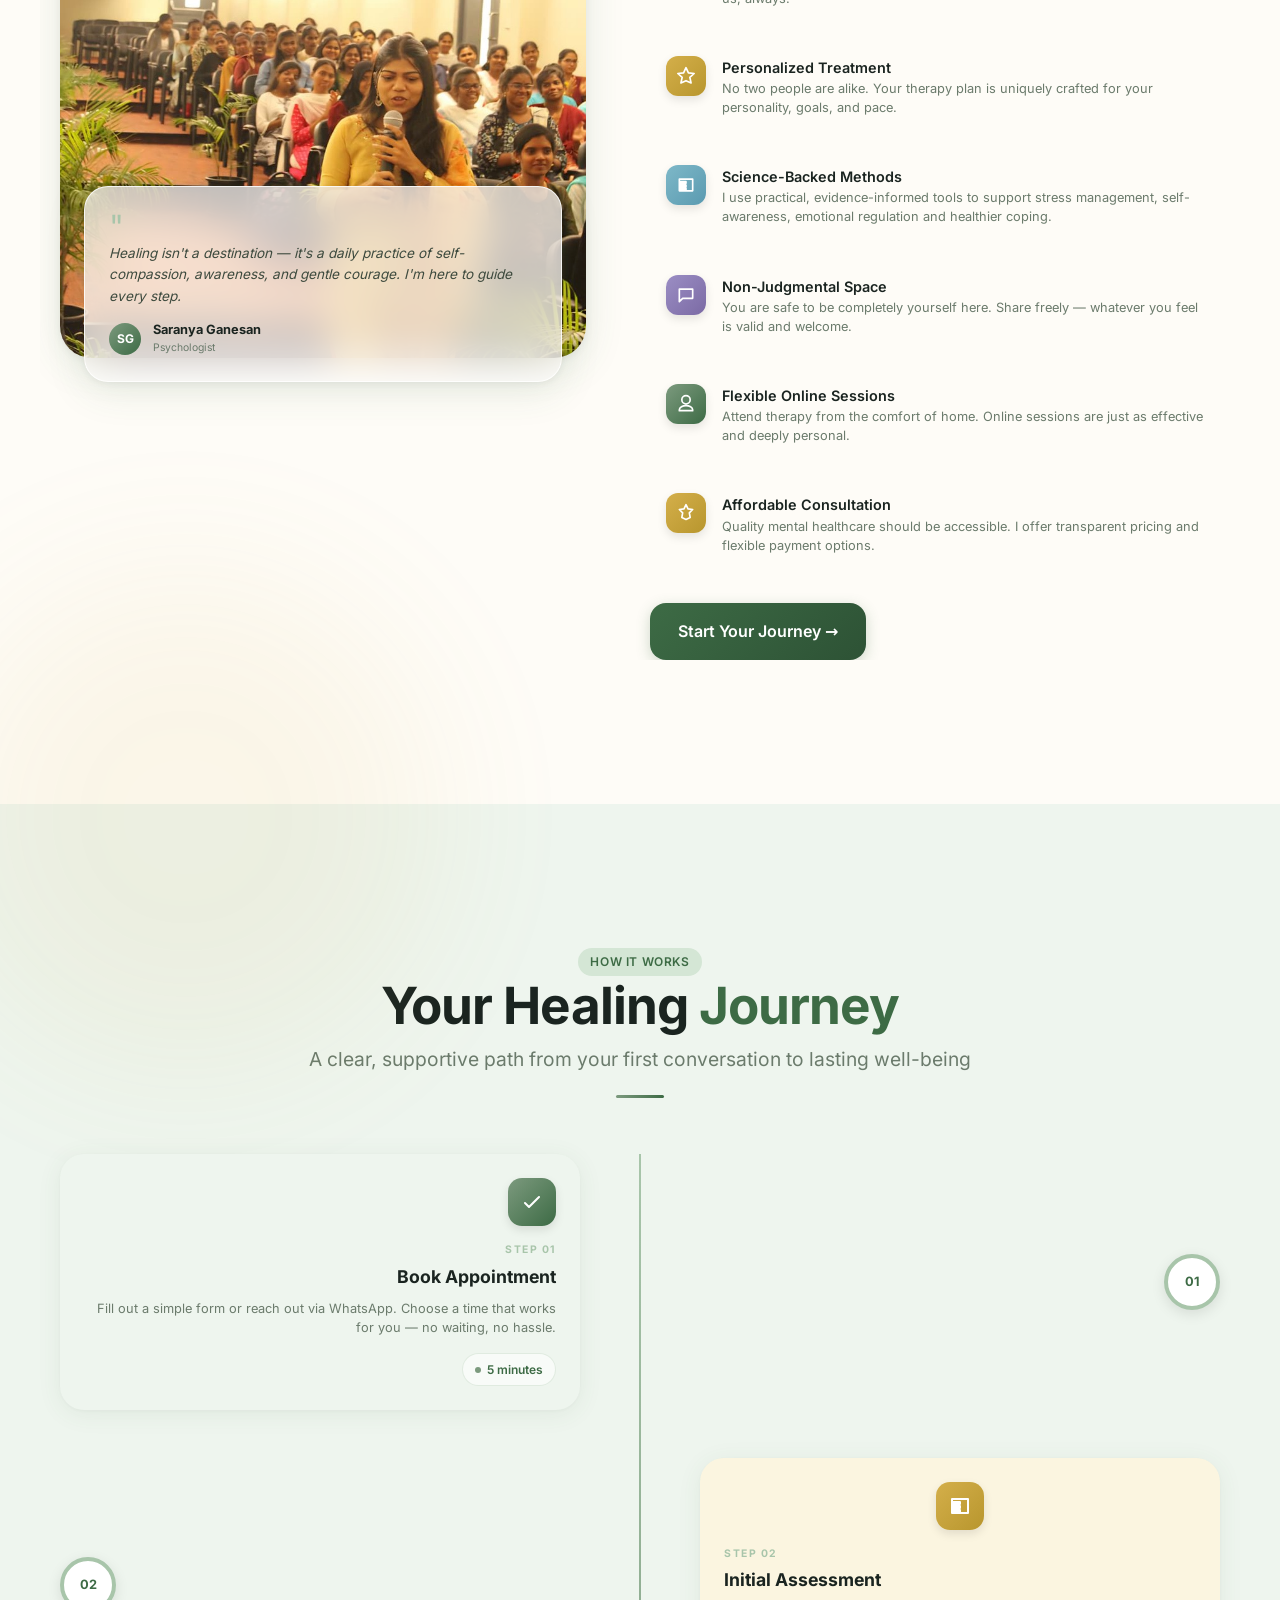
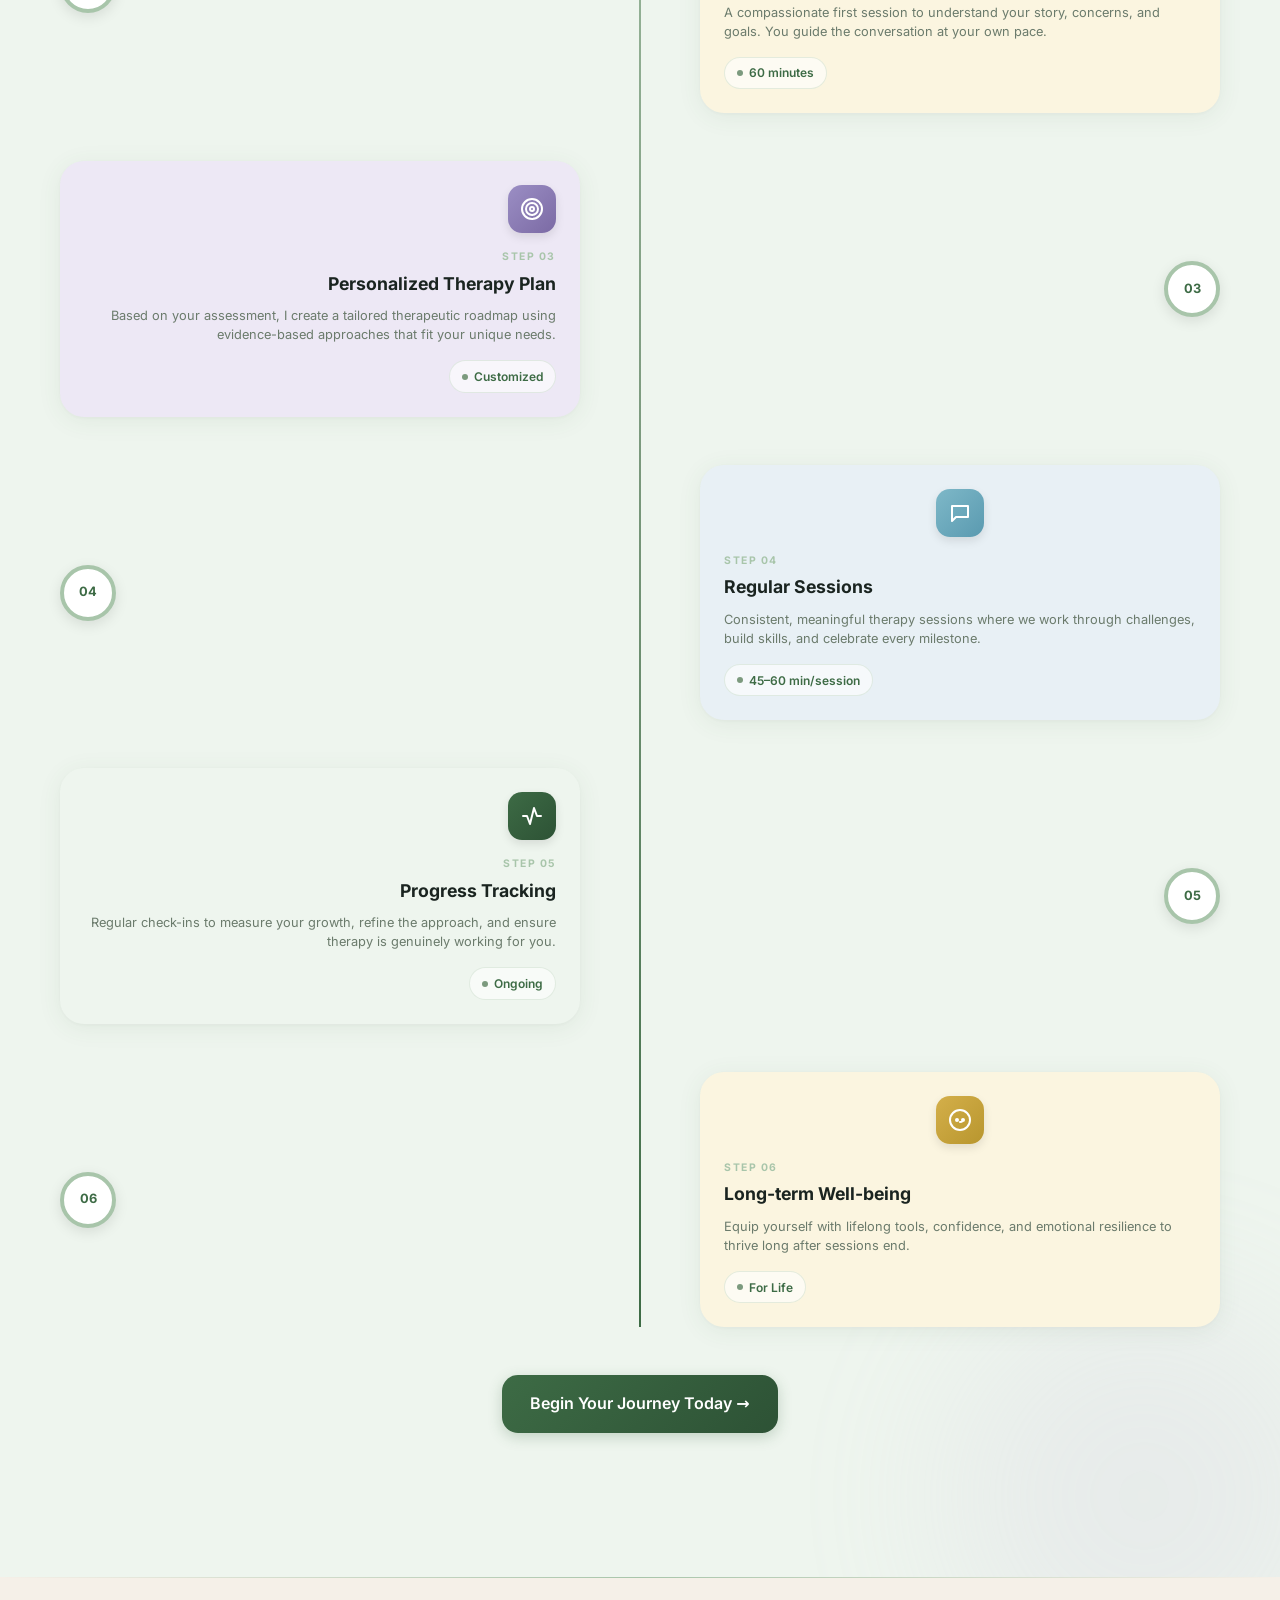
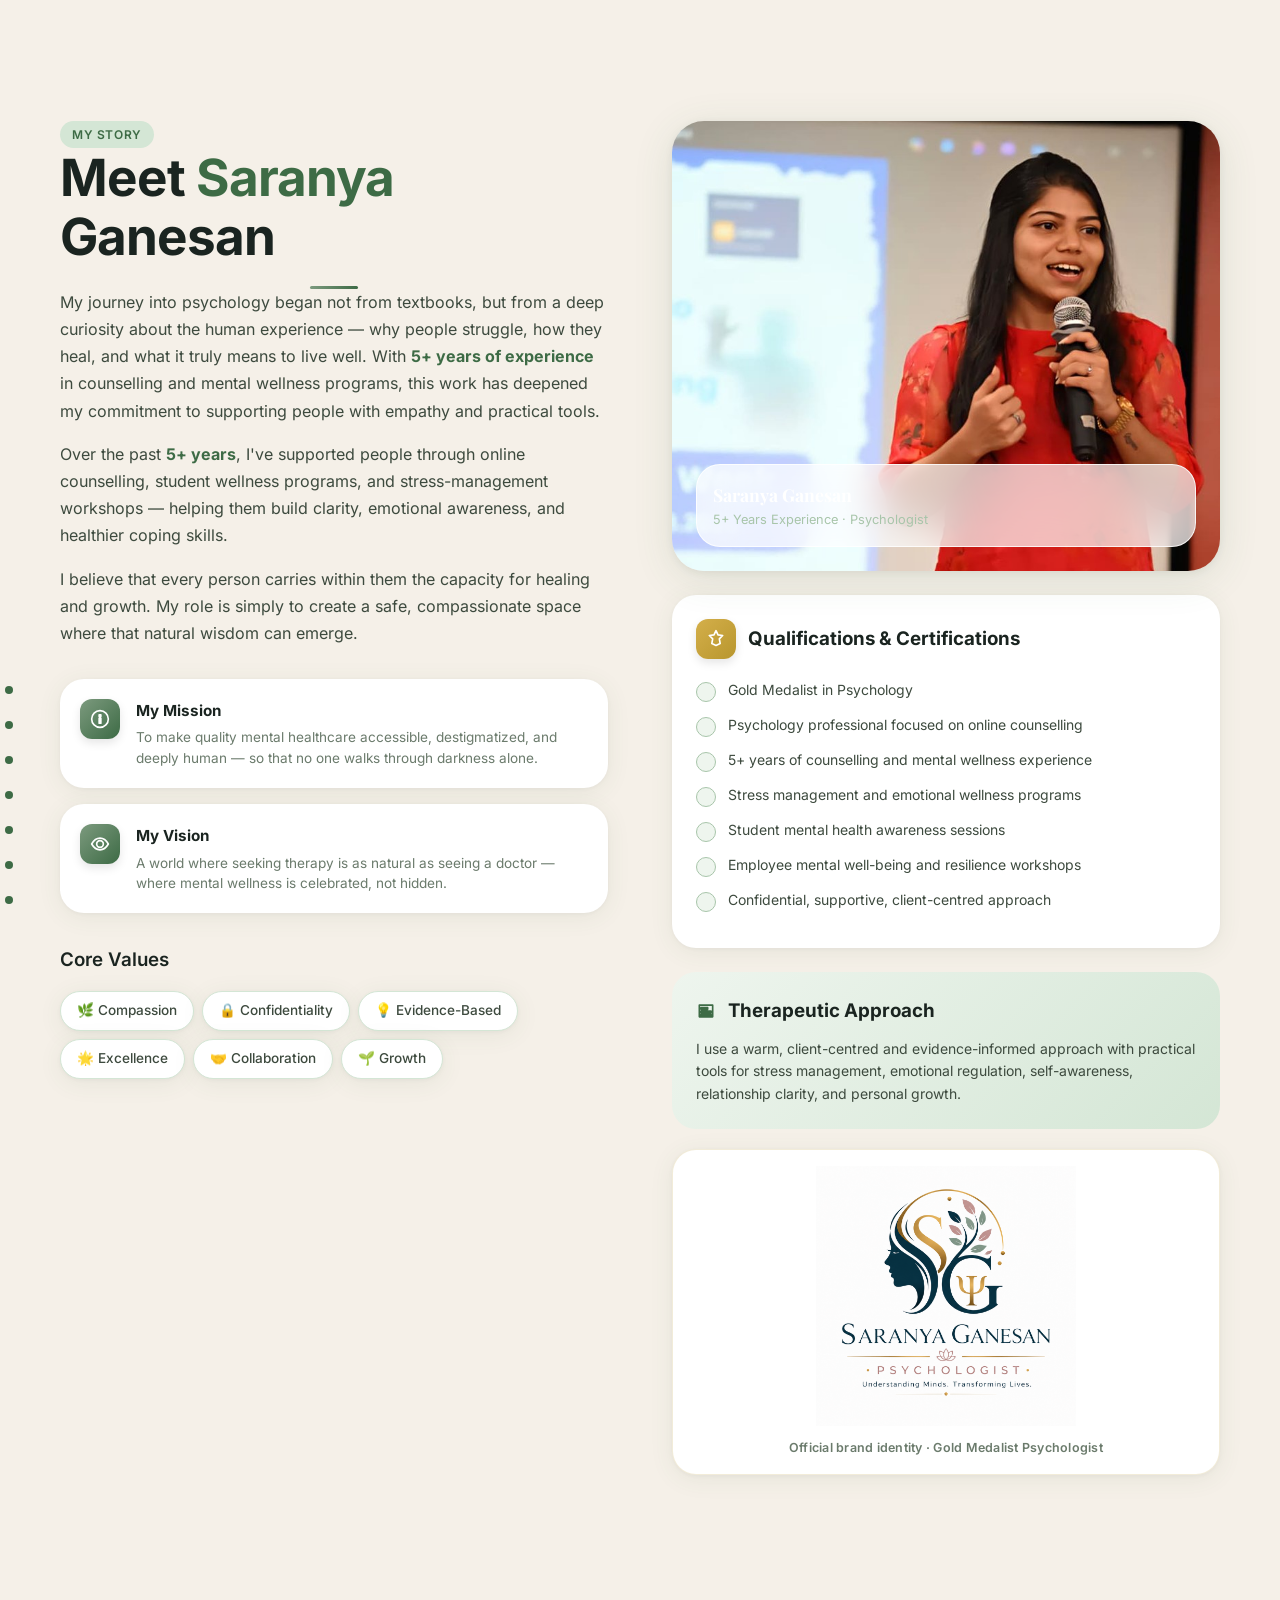
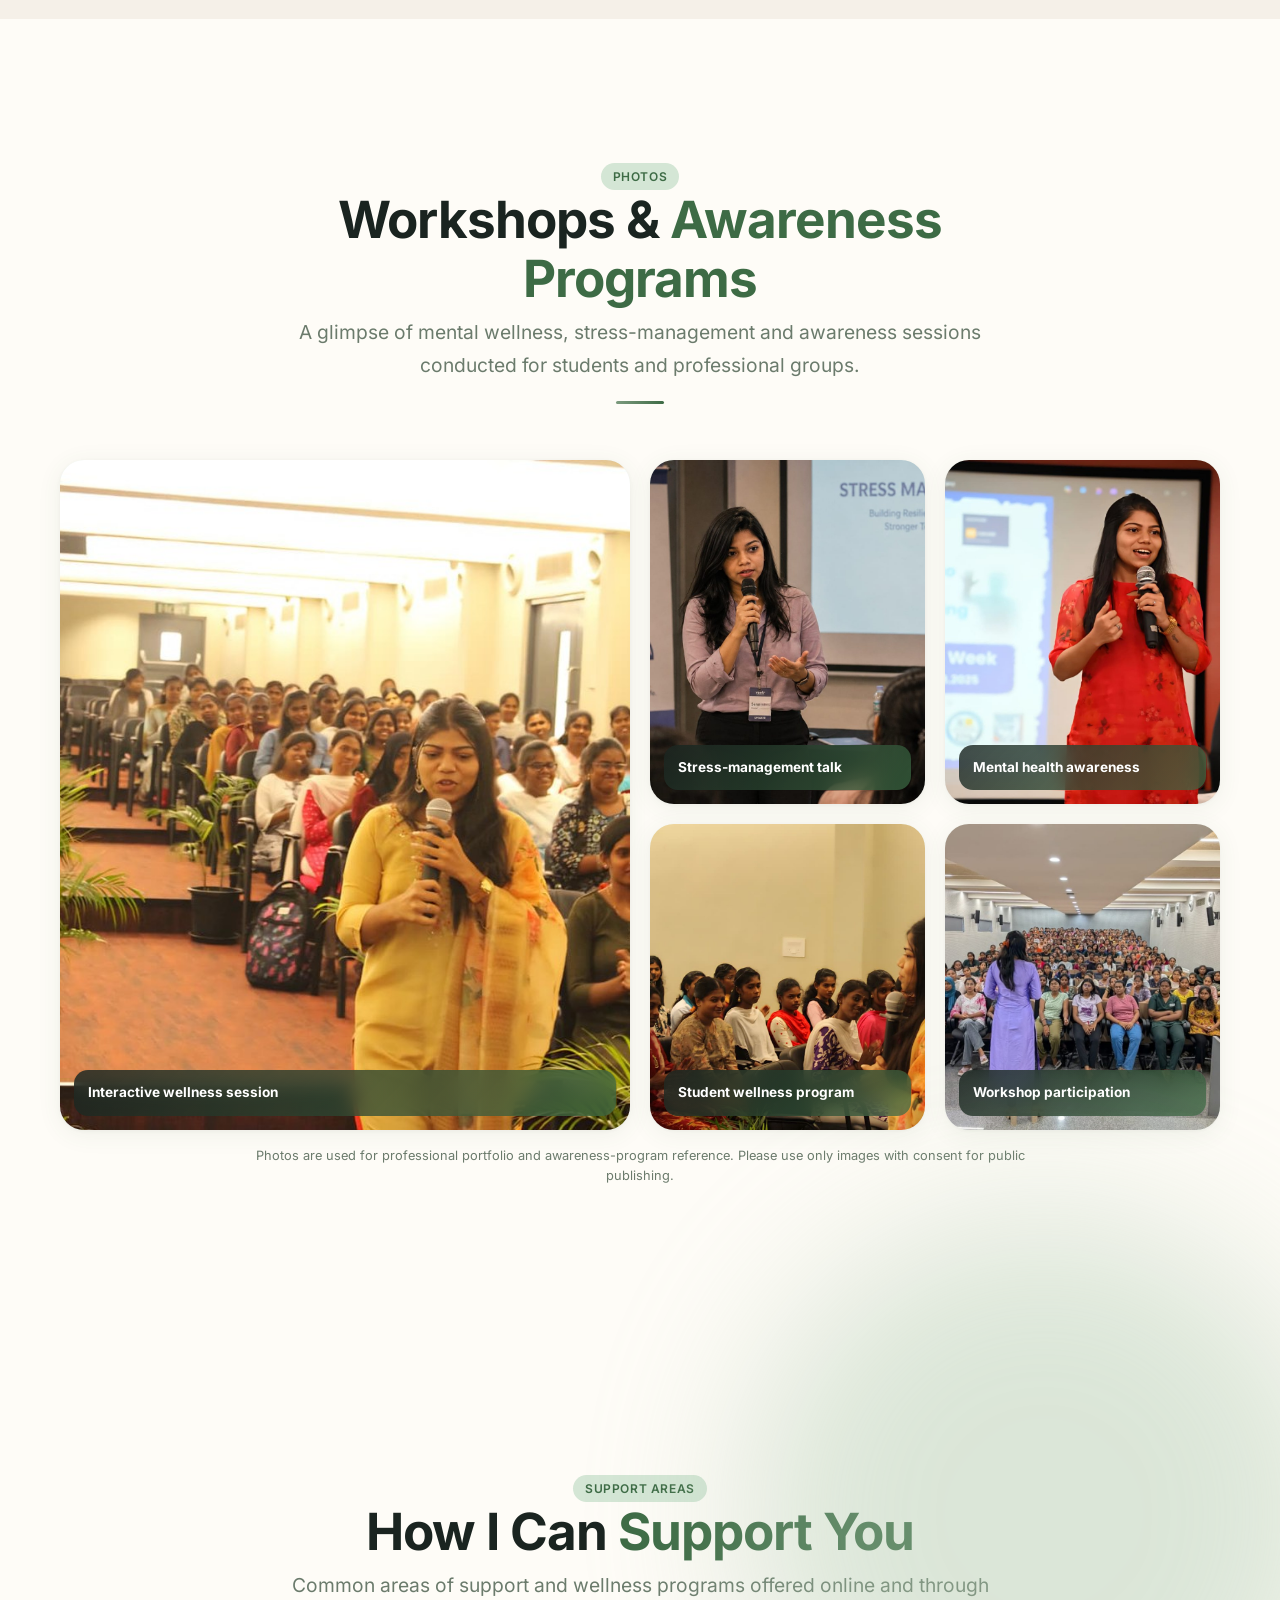
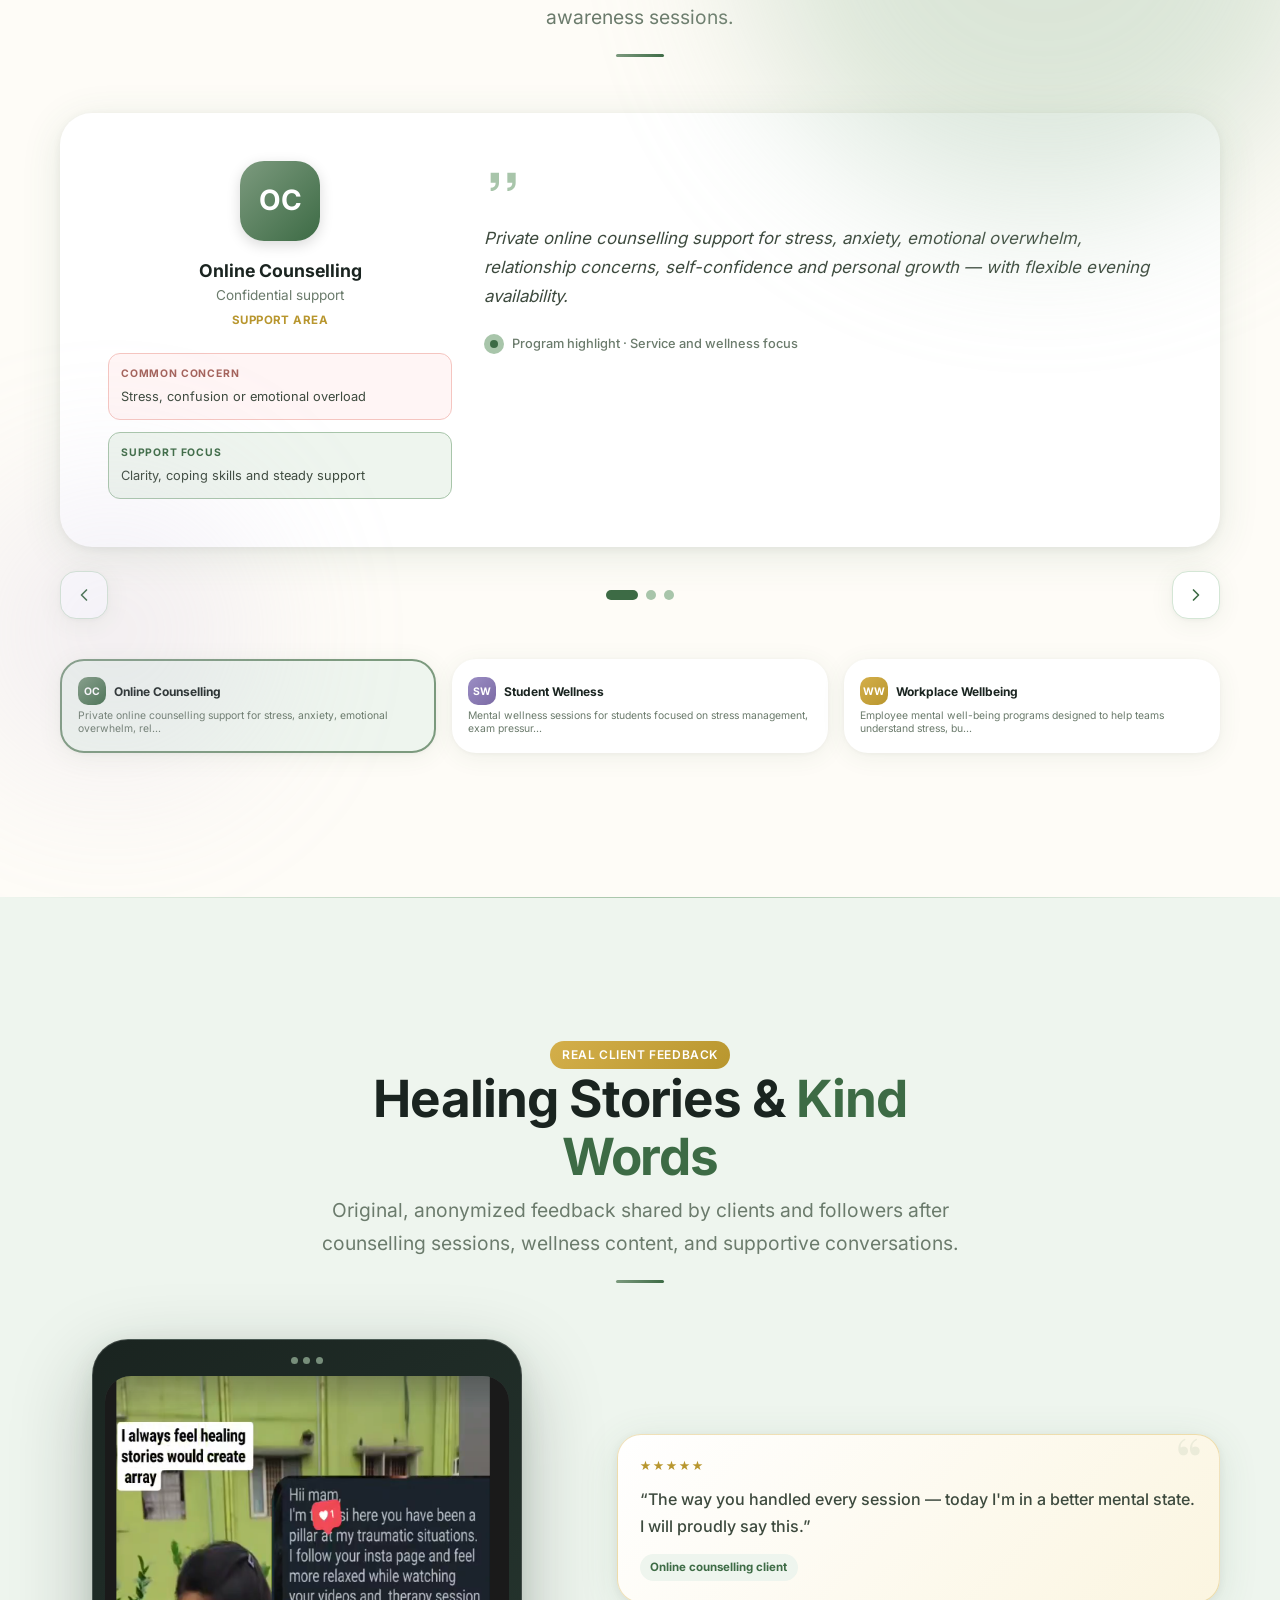
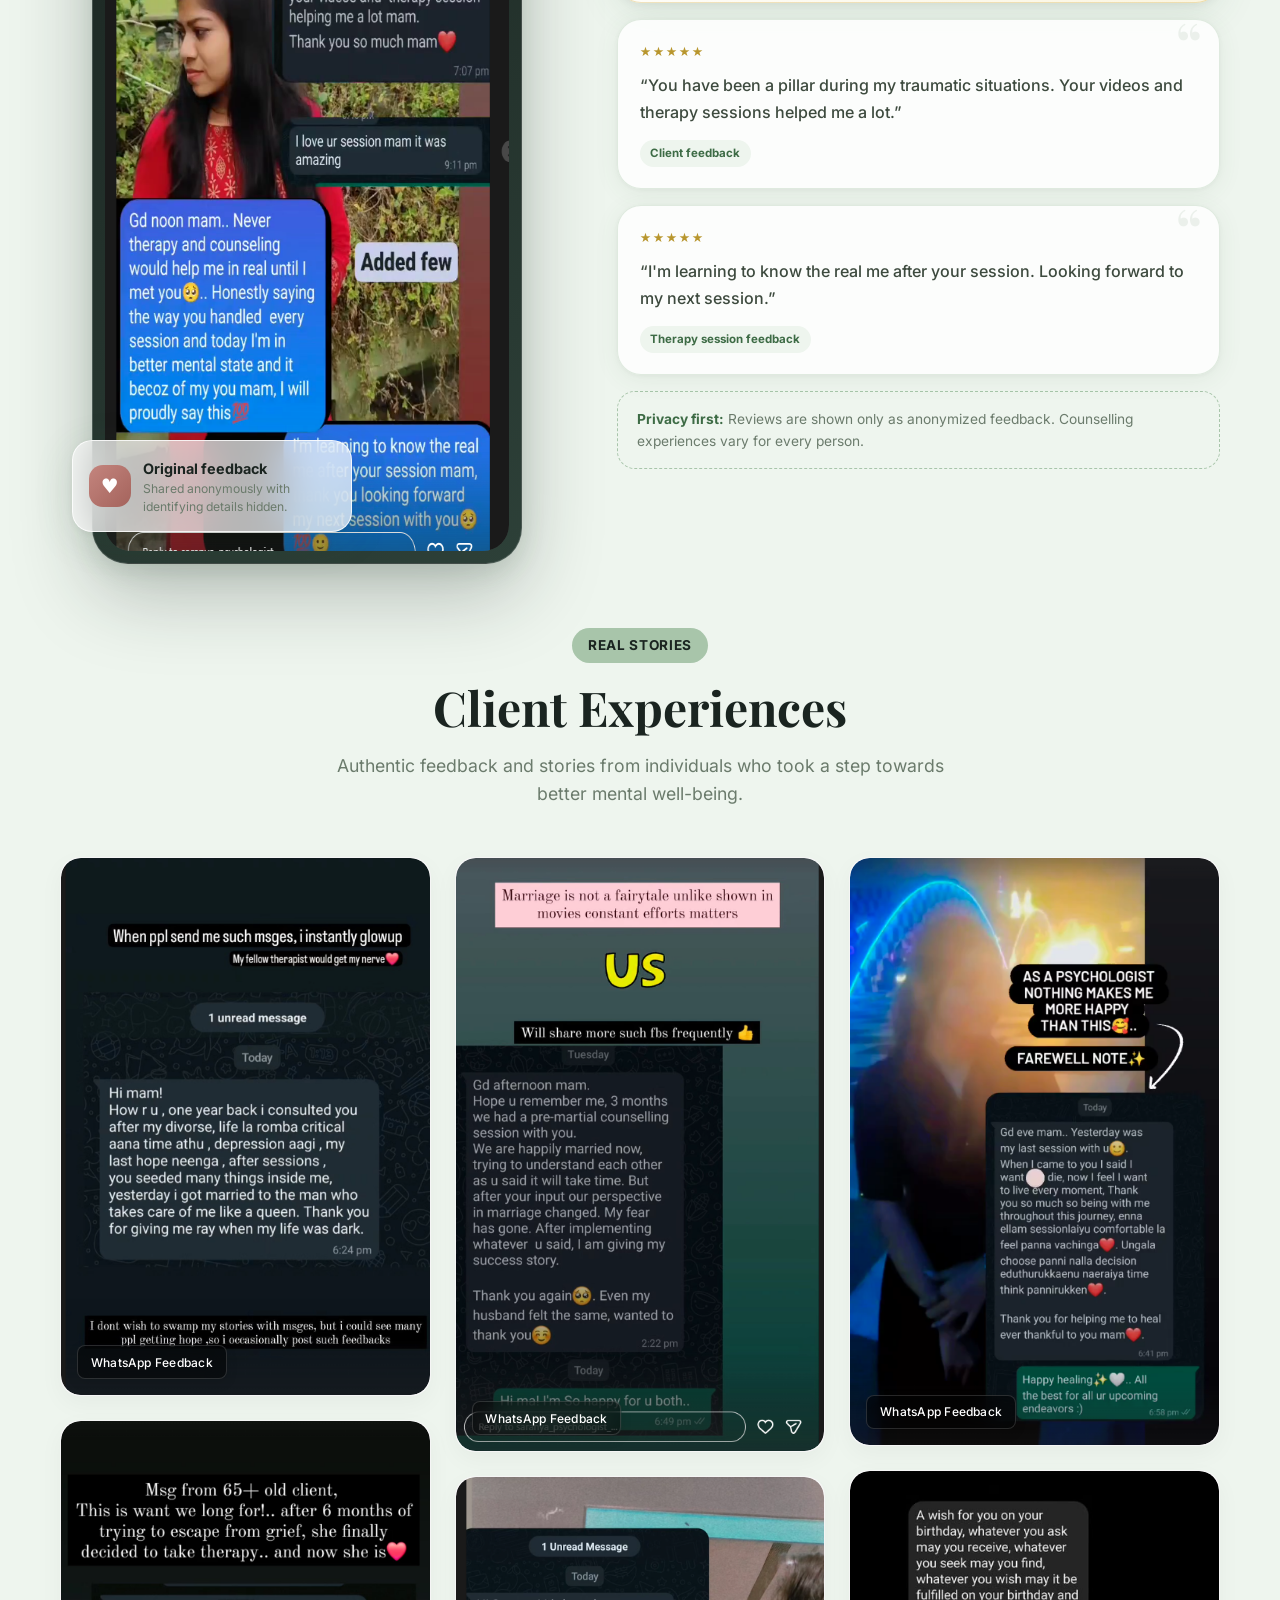
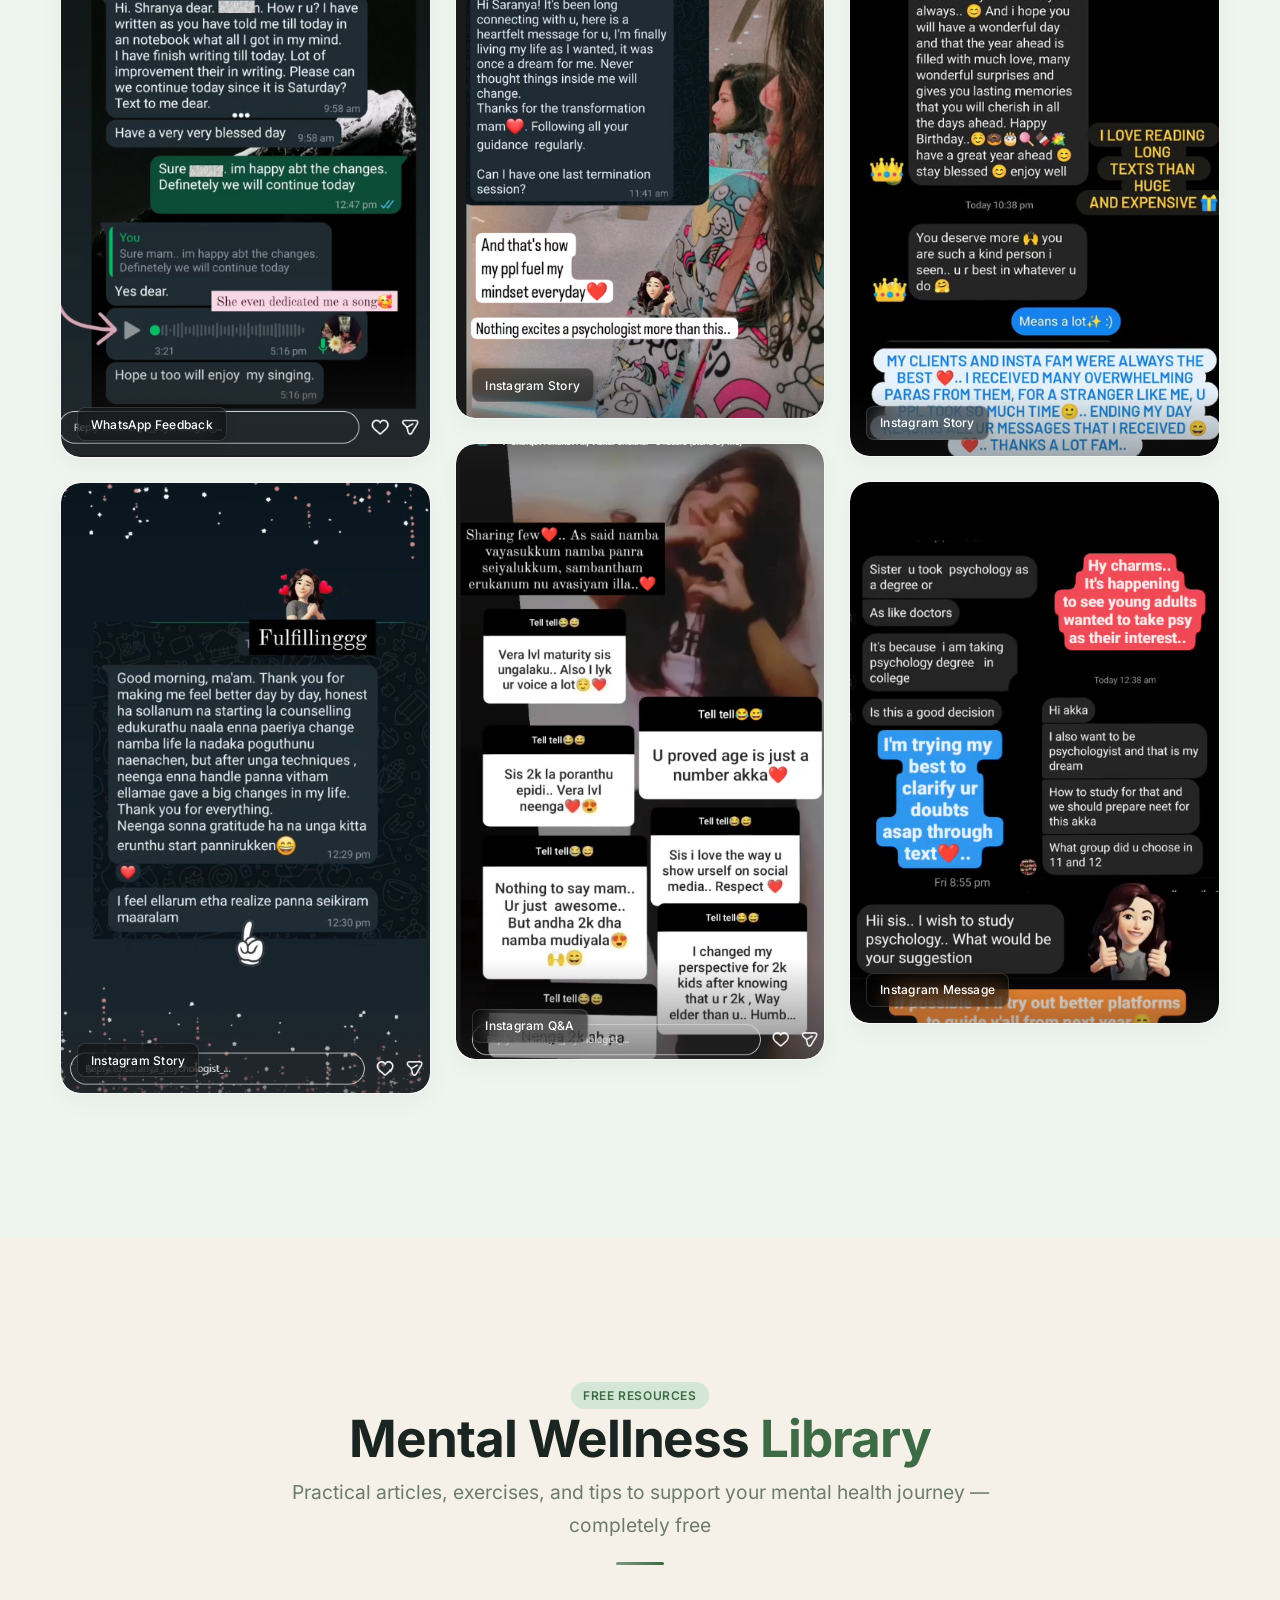
==== commit cbdefdb7: "Redesign testimonial section to premium grid" ====
--- a/index.html
+++ b/index.html
@@ -485,39 +485,63 @@
           </div>
         </div>
 
-        <div class="review-photo-wall" data-reveal>
-          <div class="review-wall-head">
-            <span class="badge-sage">Original Screenshots</span>
-            <h3>More Client Review Photos</h3>
-            <p>Additional anonymized screenshots from real client feedback and Instagram responses.</p>
-          </div>
-          <div class="review-photo-grid">
-            <figure class="review-photo-card review-photo-large">
-              <img src="images/client-review-collage.png" alt="Full anonymized client feedback collage" width="532" height="775" loading="lazy" />
-              <figcaption>Healing stories collage</figcaption>
-            </figure>
-            <figure class="review-photo-card">
-              <img src="images/review-screenshot-top.png" alt="Anonymized client feedback screenshot" width="360" height="243" loading="lazy" />
-              <figcaption>Support during difficult situations</figcaption>
-            </figure>
-            <figure class="review-photo-card">
-              <img src="images/review-screenshot-blue-left.png" alt="Anonymized therapy feedback screenshot" width="360" height="264" loading="lazy" />
-              <figcaption>Better mental state after sessions</figcaption>
-            </figure>
-            <figure class="review-photo-card">
-              <img src="images/review-screenshot-small.png" alt="Anonymized session appreciation screenshot" width="360" height="110" loading="lazy" />
-              <figcaption>Session appreciation</figcaption>
-            </figure>
-            <figure class="review-photo-card">
-              <img src="images/review-screenshot-blue-bottom.png" alt="Anonymized counselling session feedback screenshot" width="360" height="158" loading="lazy" />
-              <figcaption>Looking forward to next session</figcaption>
-            </figure>
-            <figure class="review-photo-card">
-              <img src="images/review-screenshot-quote.png" alt="Anonymized healing story feedback screenshot" width="360" height="627" loading="lazy" />
-              <figcaption>Healing story note</figcaption>
-            </figure>
-          </div>
-        </div>
+        
+        <div class="premium-testimonial-section" data-reveal>
+          <div class="premium-testimonial-head">
+            <span class="premium-badge">Real Stories</span>
+            <h3 class="premium-heading">Client Experiences</h3>
+            <p class="premium-subtitle">Authentic feedback and stories from individuals who took a step towards better mental well-being.</p>
+          </div>
+          
+          <div class="premium-testimonial-grid">
+            <!-- Testimonial 1 -->
+            <div class="premium-testimonial-card">
+              <img src="images/testimonials/test1.png" alt="Client Testimonial 1" width="473" height="690" style="aspect-ratio: 473 / 690;" loading="lazy" />
+              <div class="premium-label">WhatsApp Feedback</div>
+            </div>
+            <!-- Testimonial 2 -->
+            <div class="premium-testimonial-card">
+              <img src="images/testimonials/test2.png" alt="Client Testimonial 2" width="465" height="802" style="aspect-ratio: 465 / 802;" loading="lazy" />
+              <div class="premium-label">WhatsApp Feedback</div>
+            </div>
+            <!-- Testimonial 3 -->
+            <div class="premium-testimonial-card">
+              <img src="images/testimonials/test3.png" alt="Client Testimonial 3" width="475" height="786" style="aspect-ratio: 475 / 786;" loading="lazy" />
+              <div class="premium-label">Instagram Story</div>
+            </div>
+            <!-- Testimonial 4 -->
+            <div class="premium-testimonial-card">
+              <img src="images/testimonials/test4.png" alt="Client Testimonial 4" width="495" height="797" style="aspect-ratio: 495 / 797;" loading="lazy" />
+              <div class="premium-label">WhatsApp Feedback</div>
+            </div>
+            <!-- Testimonial 5 -->
+            <div class="premium-testimonial-card">
+              <img src="images/testimonials/test5.png" alt="Client Testimonial 5" width="496" height="728" style="aspect-ratio: 496 / 728;" loading="lazy" />
+              <div class="premium-label">Instagram Story</div>
+            </div>
+            <!-- Testimonial 6 -->
+            <div class="premium-testimonial-card">
+              <img src="images/testimonials/test6.png" alt="Client Testimonial 6" width="483" height="805" style="aspect-ratio: 483 / 805;" loading="lazy" />
+              <div class="premium-label">Instagram Q&A</div>
+            </div>
+            <!-- Testimonial 7 -->
+            <div class="premium-testimonial-card">
+              <img src="images/testimonials/test7.png" alt="Client Testimonial 7" width="472" height="752" style="aspect-ratio: 472 / 752;" loading="lazy" />
+              <div class="premium-label">WhatsApp Feedback</div>
+            </div>
+            <!-- Testimonial 8 -->
+            <div class="premium-testimonial-card">
+              <img src="images/testimonials/test8.png" alt="Client Testimonial 8" width="460" height="730" style="aspect-ratio: 460 / 730;" loading="lazy" />
+              <div class="premium-label">Instagram Story</div>
+            </div>
+            <!-- Testimonial 9 -->
+            <div class="premium-testimonial-card">
+              <img src="images/testimonials/test9.png" alt="Client Testimonial 9" width="492" height="722" style="aspect-ratio: 492 / 722;" loading="lazy" />
+              <div class="premium-label">Instagram Message</div>
+            </div>
+          </div>
+        </div>
+
       </div>
     </section>
 
--- a/styles.css
+++ b/styles.css
@@ -852,48 +852,6 @@
 .feedback-note strong { color: var(--forest); }
 @media (max-width: 640px) { .feedback-float-card { position: static; margin: 1rem auto 0; width: 100%; } }
 
-/* ============================================================
-   REVIEW PHOTO WALL + MOBILE-FIRST POLISH
-   ============================================================ */
-.review-photo-wall {
-  margin-top: 3rem;
-  padding: 1.25rem;
-  border-radius: var(--radius-xl);
-  background: linear-gradient(135deg, rgba(255,255,255,.78), rgba(238,245,238,.92));
-  border: 1px solid rgba(168,197,170,.35);
-  box-shadow: var(--shadow-card-lg);
-}
-.review-wall-head { text-align: center; max-width: 660px; margin: 0 auto 1.5rem; }
-.review-wall-head h3 { font-family: 'Playfair Display', serif; font-size: clamp(1.45rem, 3vw, 2.25rem); color: var(--text-primary); margin-top: .55rem; }
-.review-wall-head p { color: var(--text-muted); font-size: .95rem; line-height: 1.6; margin-top: .35rem; }
-.review-photo-grid { display: grid; grid-template-columns: 1fr; gap: 1rem; }
-@media (min-width: 720px) { .review-photo-grid { grid-template-columns: repeat(2, minmax(0, 1fr)); } }
-@media (min-width: 1080px) { .review-photo-grid { grid-template-columns: 1.1fr 1fr 1fr; align-items: stretch; } .review-photo-large { grid-row: span 2; } }
-.review-photo-card {
-  position: relative;
-  min-height: 180px;
-  border-radius: 24px;
-  overflow: hidden;
-  background: #111B17;
-  box-shadow: 0 18px 46px rgba(26,36,32,.16);
-  border: 1px solid rgba(255,255,255,.7);
-}
-.review-photo-card img { width: 100%; height: 100%; min-height: 180px; object-fit: cover; display: block; }
-.review-photo-large img { min-height: 520px; object-fit: cover; object-position: center top; }
-.review-photo-card figcaption {
-  position: absolute;
-  left: .8rem;
-  right: .8rem;
-  bottom: .8rem;
-  padding: .7rem .85rem;
-  border-radius: 16px;
-  color: #fff;
-  background: linear-gradient(135deg, rgba(26,36,32,.86), rgba(61,107,69,.78));
-  font-size: .78rem;
-  font-weight: 800;
-  backdrop-filter: blur(10px);
-}
-
 /* Desktop why-section refinement */
 .why-right { min-width: 0; }
 @media (min-width: 1024px) {
@@ -961,10 +919,6 @@
   .phone-frame img { border-radius: 22px; }
   .feedback-card { padding: 1rem; border-radius: 22px; }
   .feedback-card p { font-size: .93rem; }
-  .review-photo-wall { margin-top: 2rem; padding: .85rem; border-radius: 26px; }
-  .review-photo-grid { grid-template-columns: 1fr; gap: .85rem; }
-  .review-photo-card, .review-photo-card img { min-height: 250px; }
-  .review-photo-large img { min-height: 430px; }
 
   .booking-grid, .contact-grid { gap: 1.5rem; }
   .booking-form, .info-card { padding: 1.15rem; border-radius: 22px; }
@@ -990,6 +944,144 @@
   .stats-grid { grid-template-columns: 1fr; }
   .trust-badge { font-size: .71rem; }
   .gallery-card, .gallery-card img, .gallery-card-large img { min-height: 300px; }
-  .review-photo-large img { min-height: 390px; }
+
   .footer .socials .social-link { flex-basis: 100%; }
 }
+
+/* ============================================================
+   PREMIUM TESTIMONIAL GALLERY
+   ============================================================ */
+.premium-testimonial-section {
+  margin-top: 4rem;
+  padding: 0;
+}
+
+.premium-testimonial-head {
+  text-align: center;
+  max-width: 660px;
+  margin: 0 auto 3rem;
+  display: flex;
+  flex-direction: column;
+  align-items: center;
+  gap: 1rem;
+}
+
+.premium-badge {
+  display: inline-block;
+  padding: 0.4rem 1rem;
+  background: var(--sage-light);
+  color: var(--sage-dark);
+  font-size: 0.85rem;
+  font-weight: 700;
+  border-radius: 20px;
+  letter-spacing: 0.05em;
+  text-transform: uppercase;
+}
+
+.premium-heading {
+  font-family: 'Playfair Display', serif;
+  font-size: clamp(2rem, 4vw, 3rem);
+  color: var(--text-primary);
+  line-height: 1.2;
+  margin: 0;
+}
+
+.premium-subtitle {
+  color: var(--text-muted);
+  font-size: 1.1rem;
+  line-height: 1.6;
+  margin: 0;
+}
+
+.premium-testimonial-grid {
+  columns: 1;
+  column-gap: 1.5rem;
+}
+
+@media (min-width: 768px) {
+  .premium-testimonial-grid {
+    columns: 2;
+  }
+}
+
+@media (min-width: 1024px) {
+  .premium-testimonial-grid {
+    columns: 3;
+  }
+}
+
+.premium-testimonial-card {
+  break-inside: avoid;
+  margin-bottom: 1.5rem;
+  position: relative;
+  border-radius: 20px;
+  overflow: hidden;
+  background: #ffffff;
+  border: 1px solid rgba(0, 0, 0, 0.04);
+  box-shadow: 0 8px 24px rgba(0, 0, 0, 0.04);
+  transition: transform 0.4s cubic-bezier(0.16, 1, 0.3, 1), box-shadow 0.4s cubic-bezier(0.16, 1, 0.3, 1);
+  cursor: pointer;
+  /* subtle glassmorphism touch */
+  backdrop-filter: blur(10px);
+  -webkit-backdrop-filter: blur(10px);
+}
+
+.premium-testimonial-card:hover {
+  transform: translateY(-4px) scale(1.01);
+  box-shadow: 0 16px 40px rgba(0, 0, 0, 0.08);
+}
+
+.premium-testimonial-card img {
+  width: 100%;
+  height: auto;
+  display: block;
+  object-fit: contain;
+  /* Ensuring crisp image rendering */
+  image-rendering: -webkit-optimize-contrast;
+  border-radius: 20px;
+  transition: transform 0.4s cubic-bezier(0.16, 1, 0.3, 1);
+}
+
+.premium-label {
+  position: absolute;
+  left: 1rem;
+  bottom: 1rem;
+  padding: 0.4rem 0.8rem;
+  border-radius: 8px;
+  color: #ffffff;
+  background: rgba(0, 0, 0, 0.45);
+  font-size: 0.75rem;
+  font-weight: 500;
+  letter-spacing: 0.02em;
+  backdrop-filter: blur(12px);
+  -webkit-backdrop-filter: blur(12px);
+  pointer-events: none;
+  border: 1px solid rgba(255, 255, 255, 0.15);
+  box-shadow: 0 4px 12px rgba(0, 0, 0, 0.1);
+  transition: opacity 0.3s ease, transform 0.3s ease;
+}
+
+@media (max-width: 767px) {
+  .premium-testimonial-section {
+    margin-top: 3rem;
+  }
+  .premium-heading {
+    font-size: clamp(1.75rem, 6vw, 2rem);
+  }
+  .premium-testimonial-grid {
+    gap: 1.25rem;
+  }
+  .premium-testimonial-card {
+    margin-bottom: 1.25rem;
+    border-radius: 16px;
+  }
+  .premium-testimonial-card img {
+    border-radius: 16px;
+  }
+  .premium-label {
+    left: 0.75rem;
+    bottom: 0.75rem;
+    padding: 0.35rem 0.6rem;
+    font-size: 0.7rem;
+  }
+}
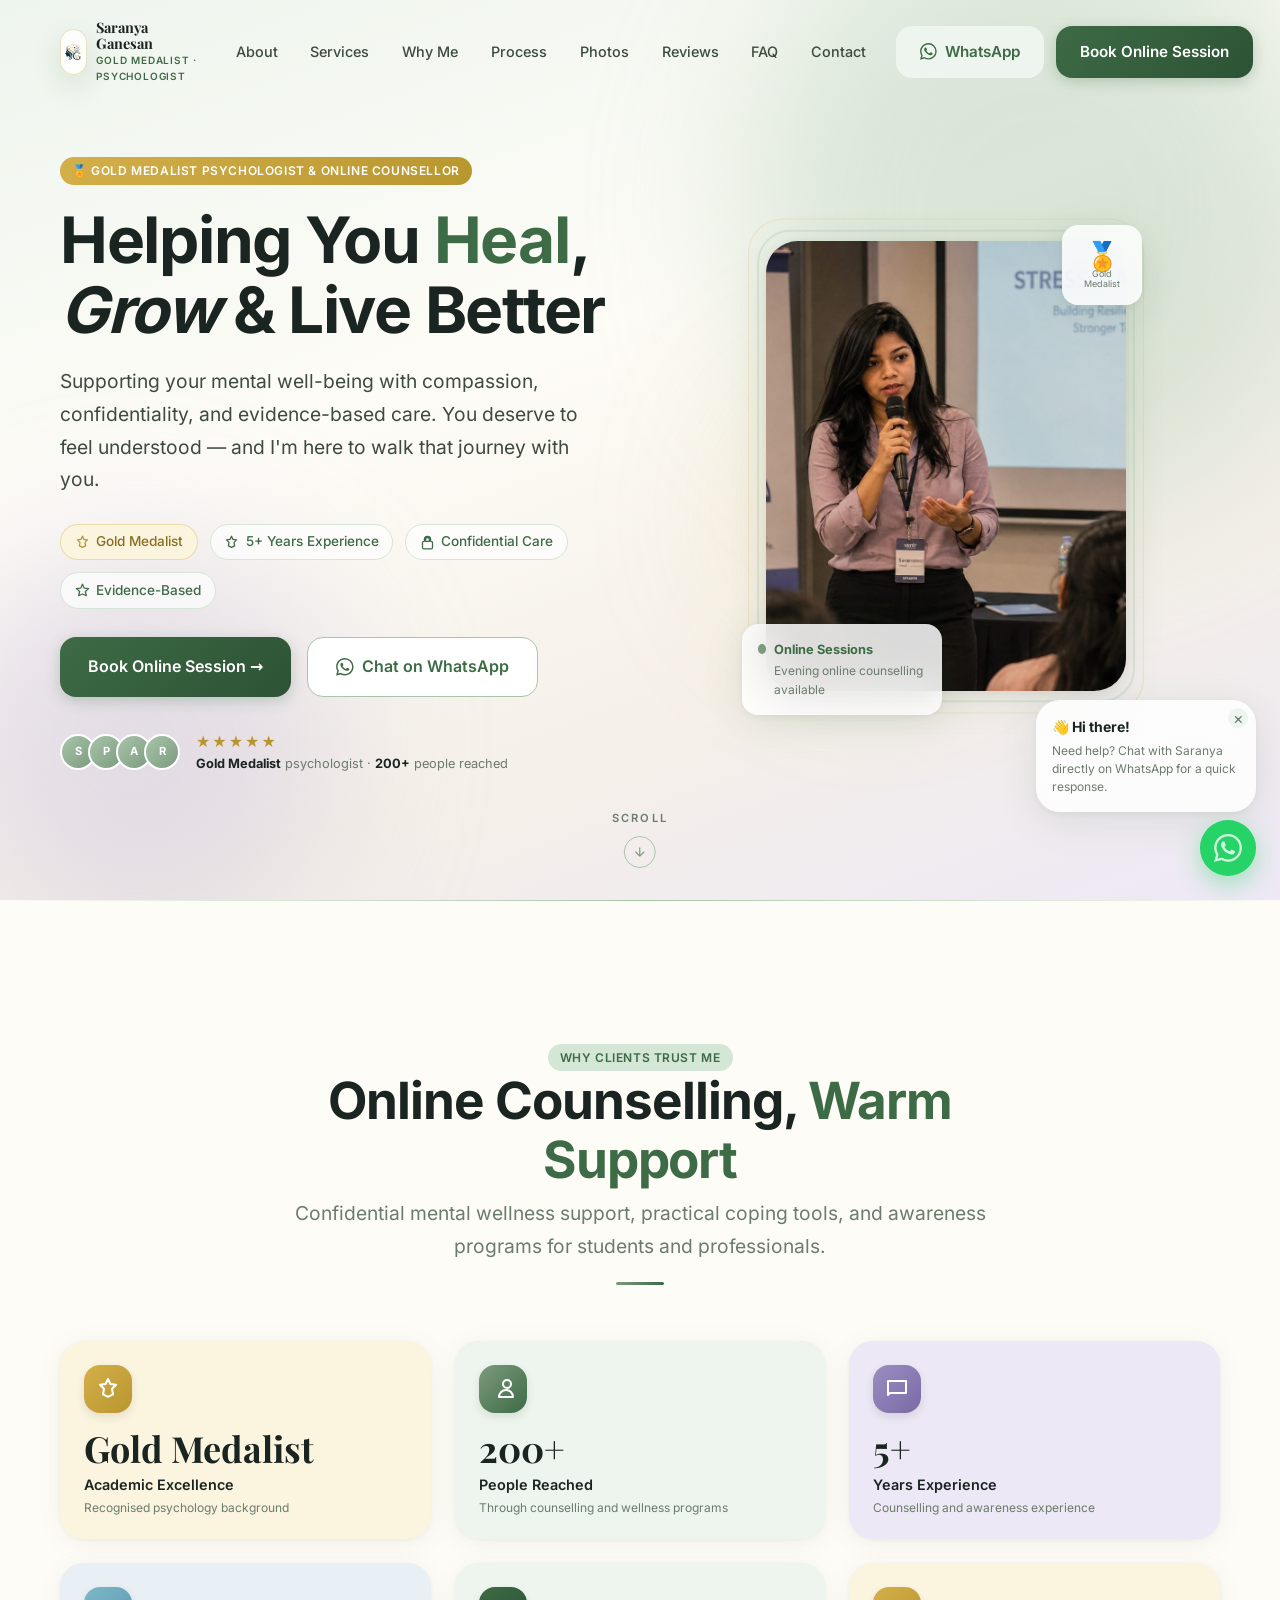
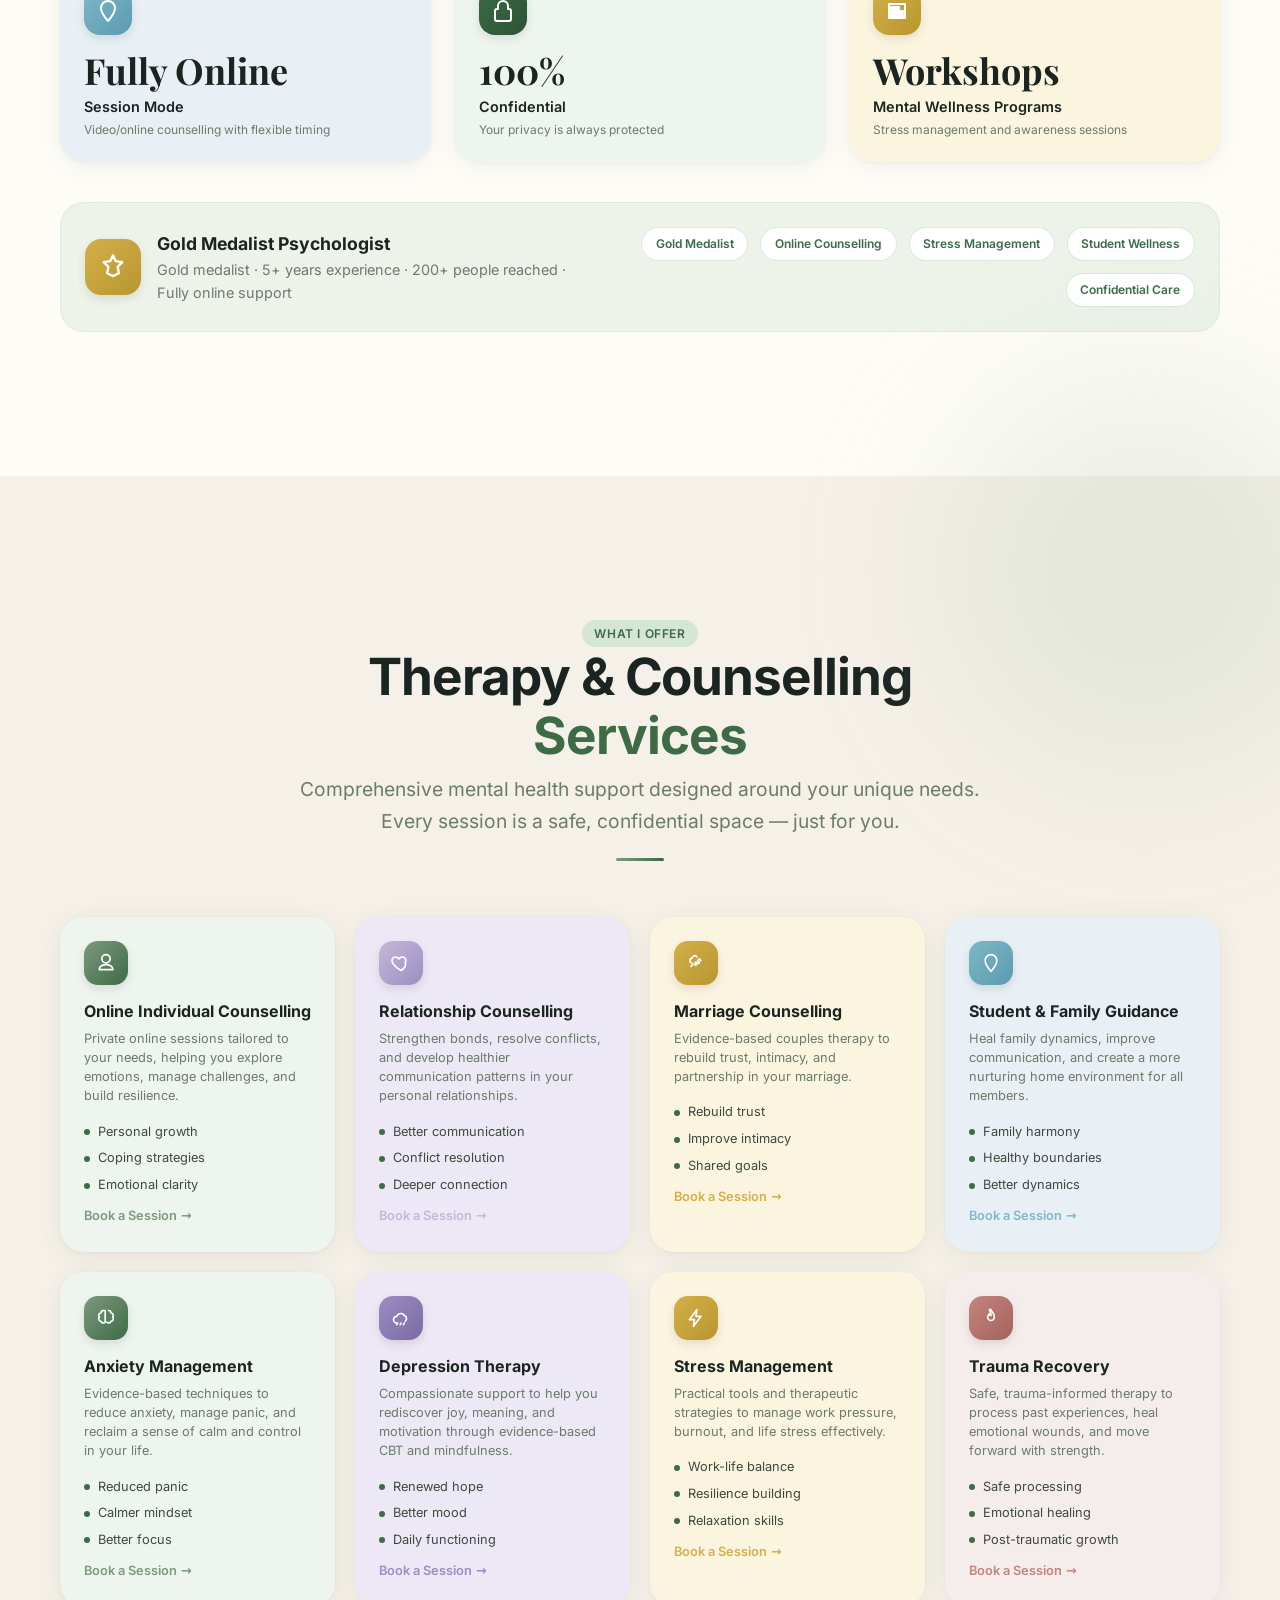
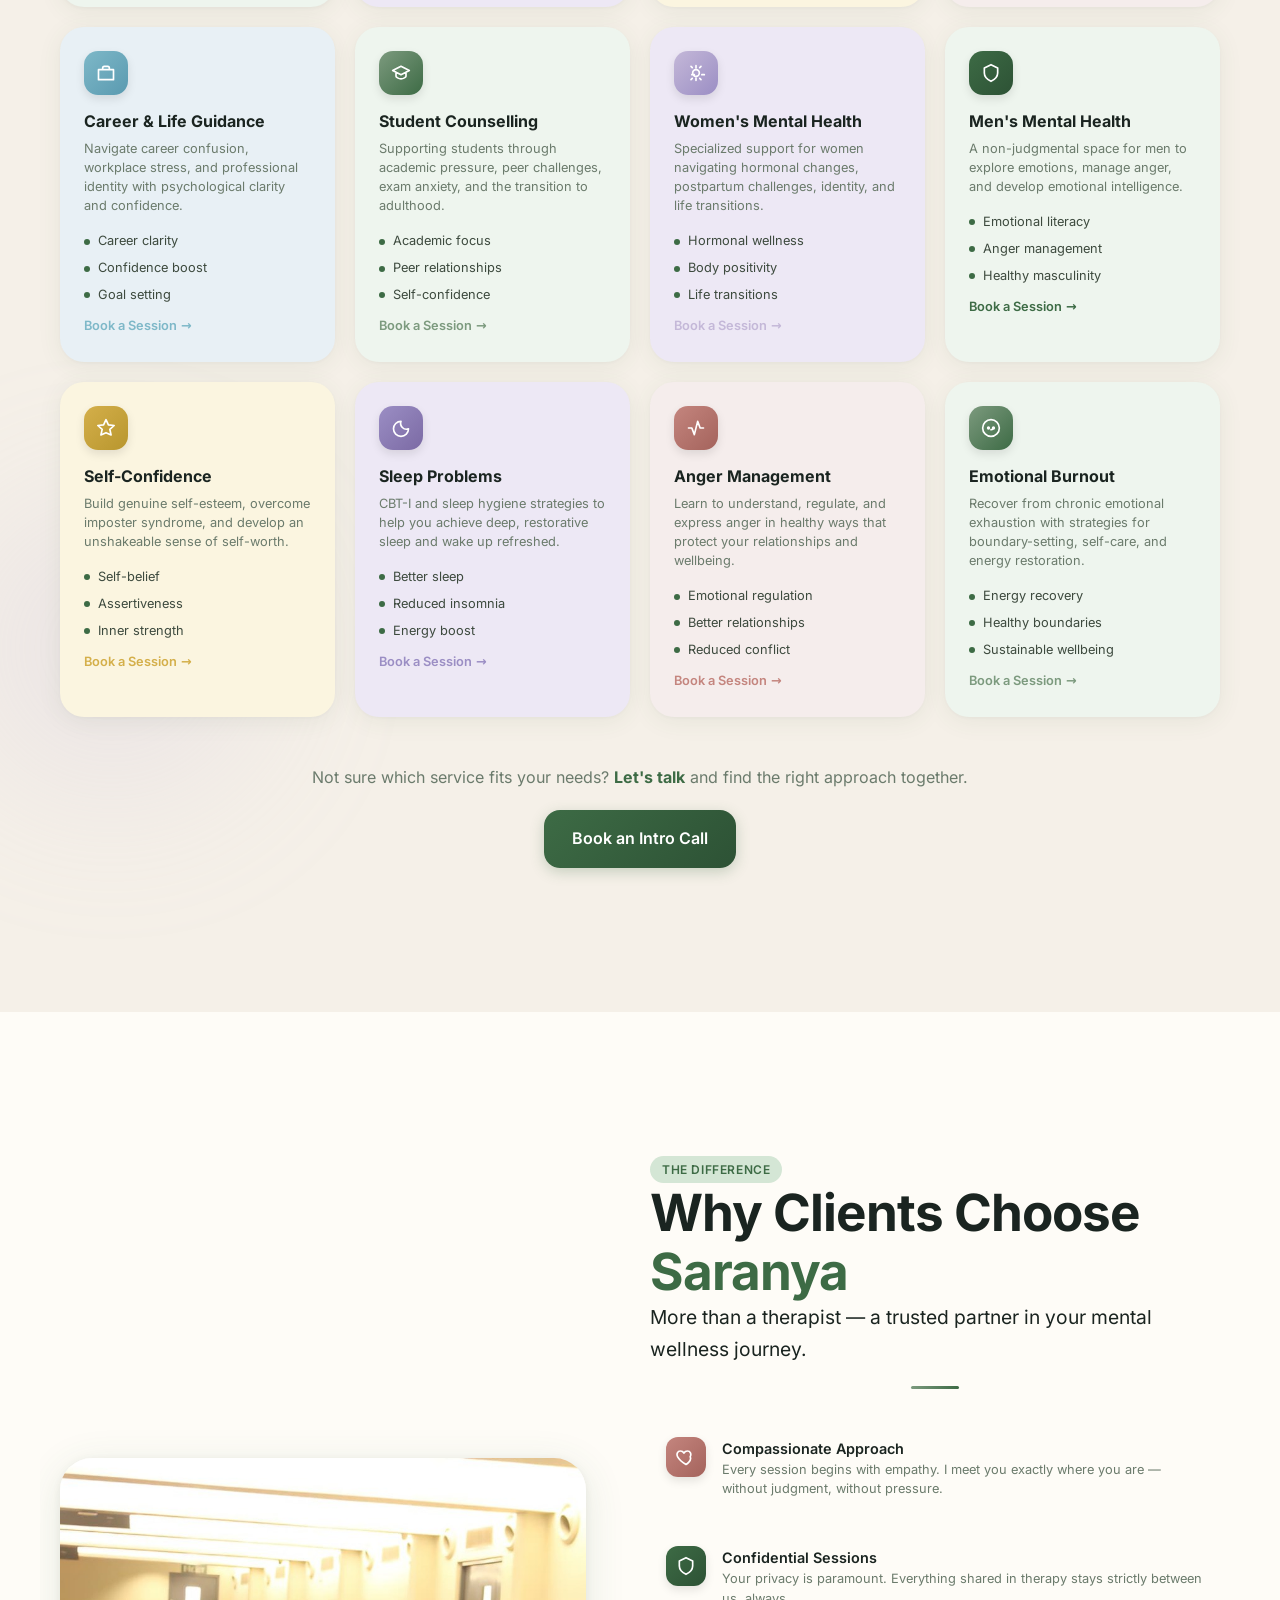
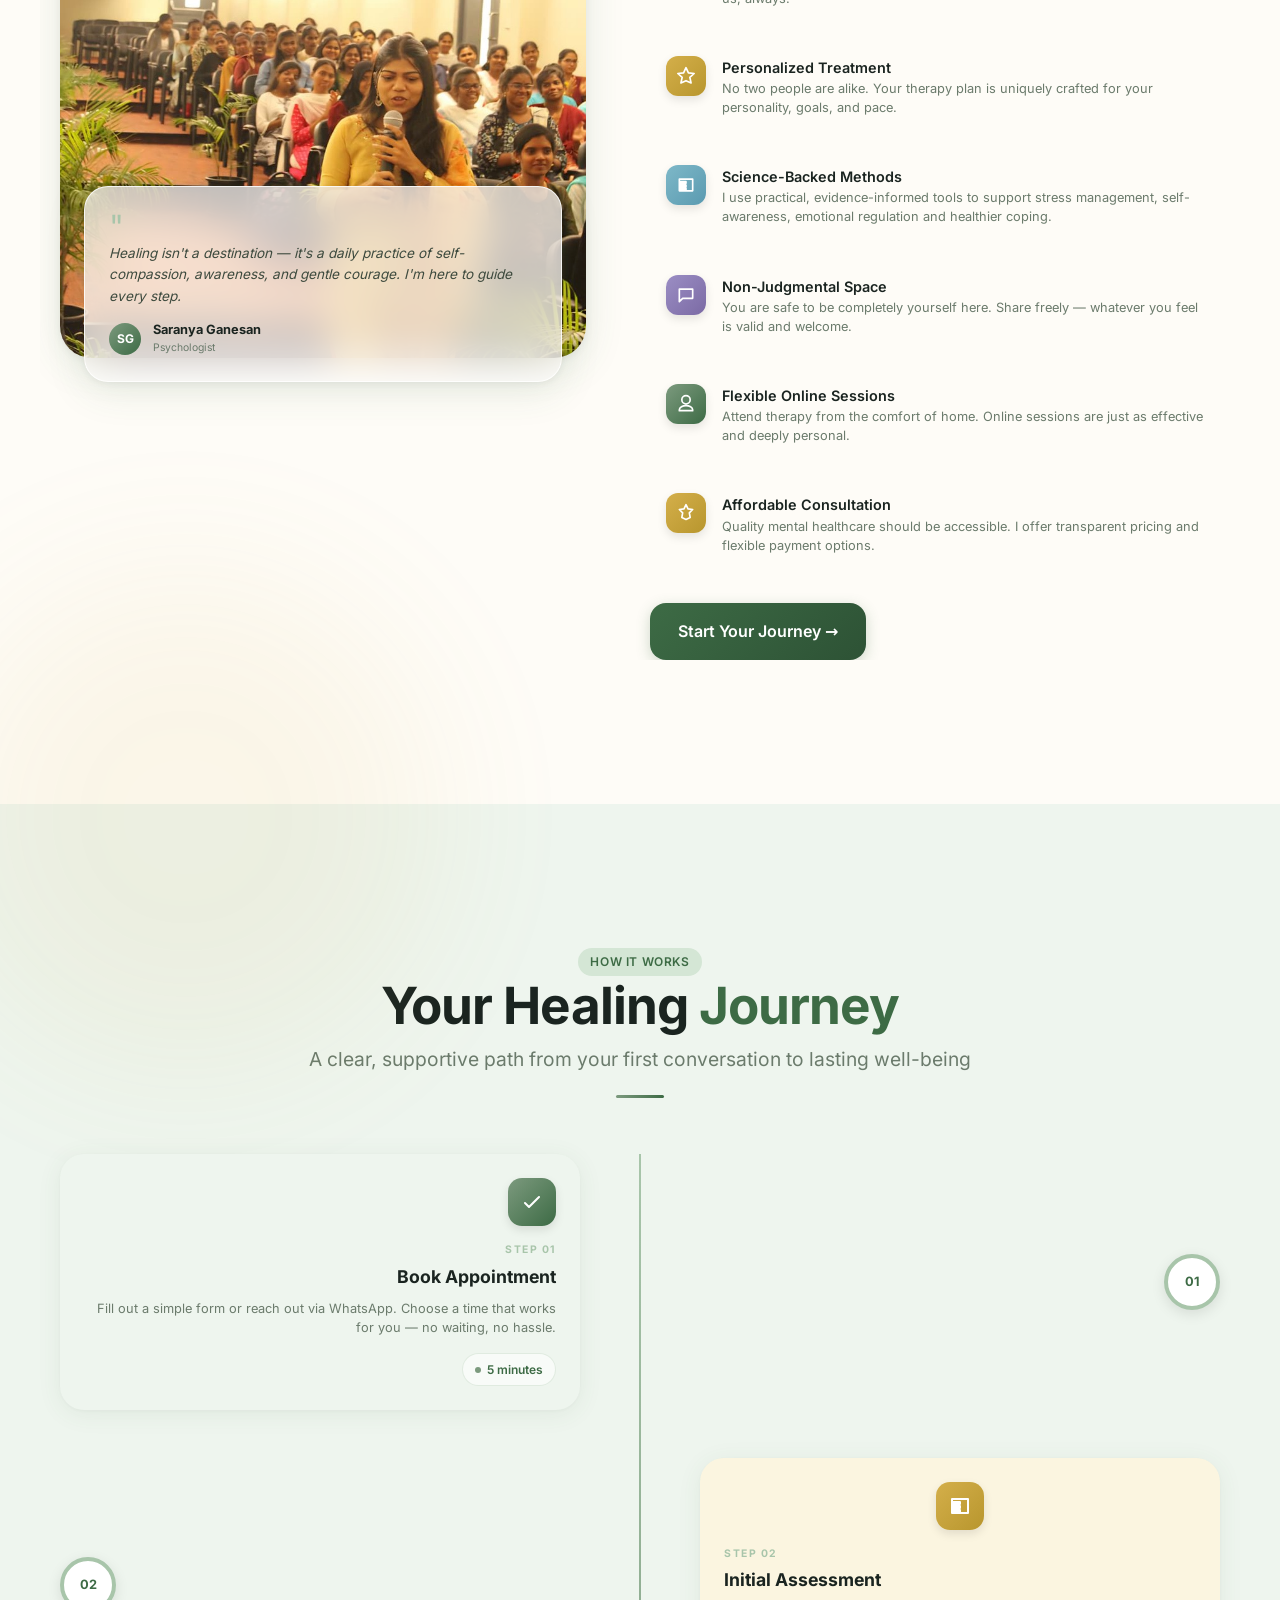
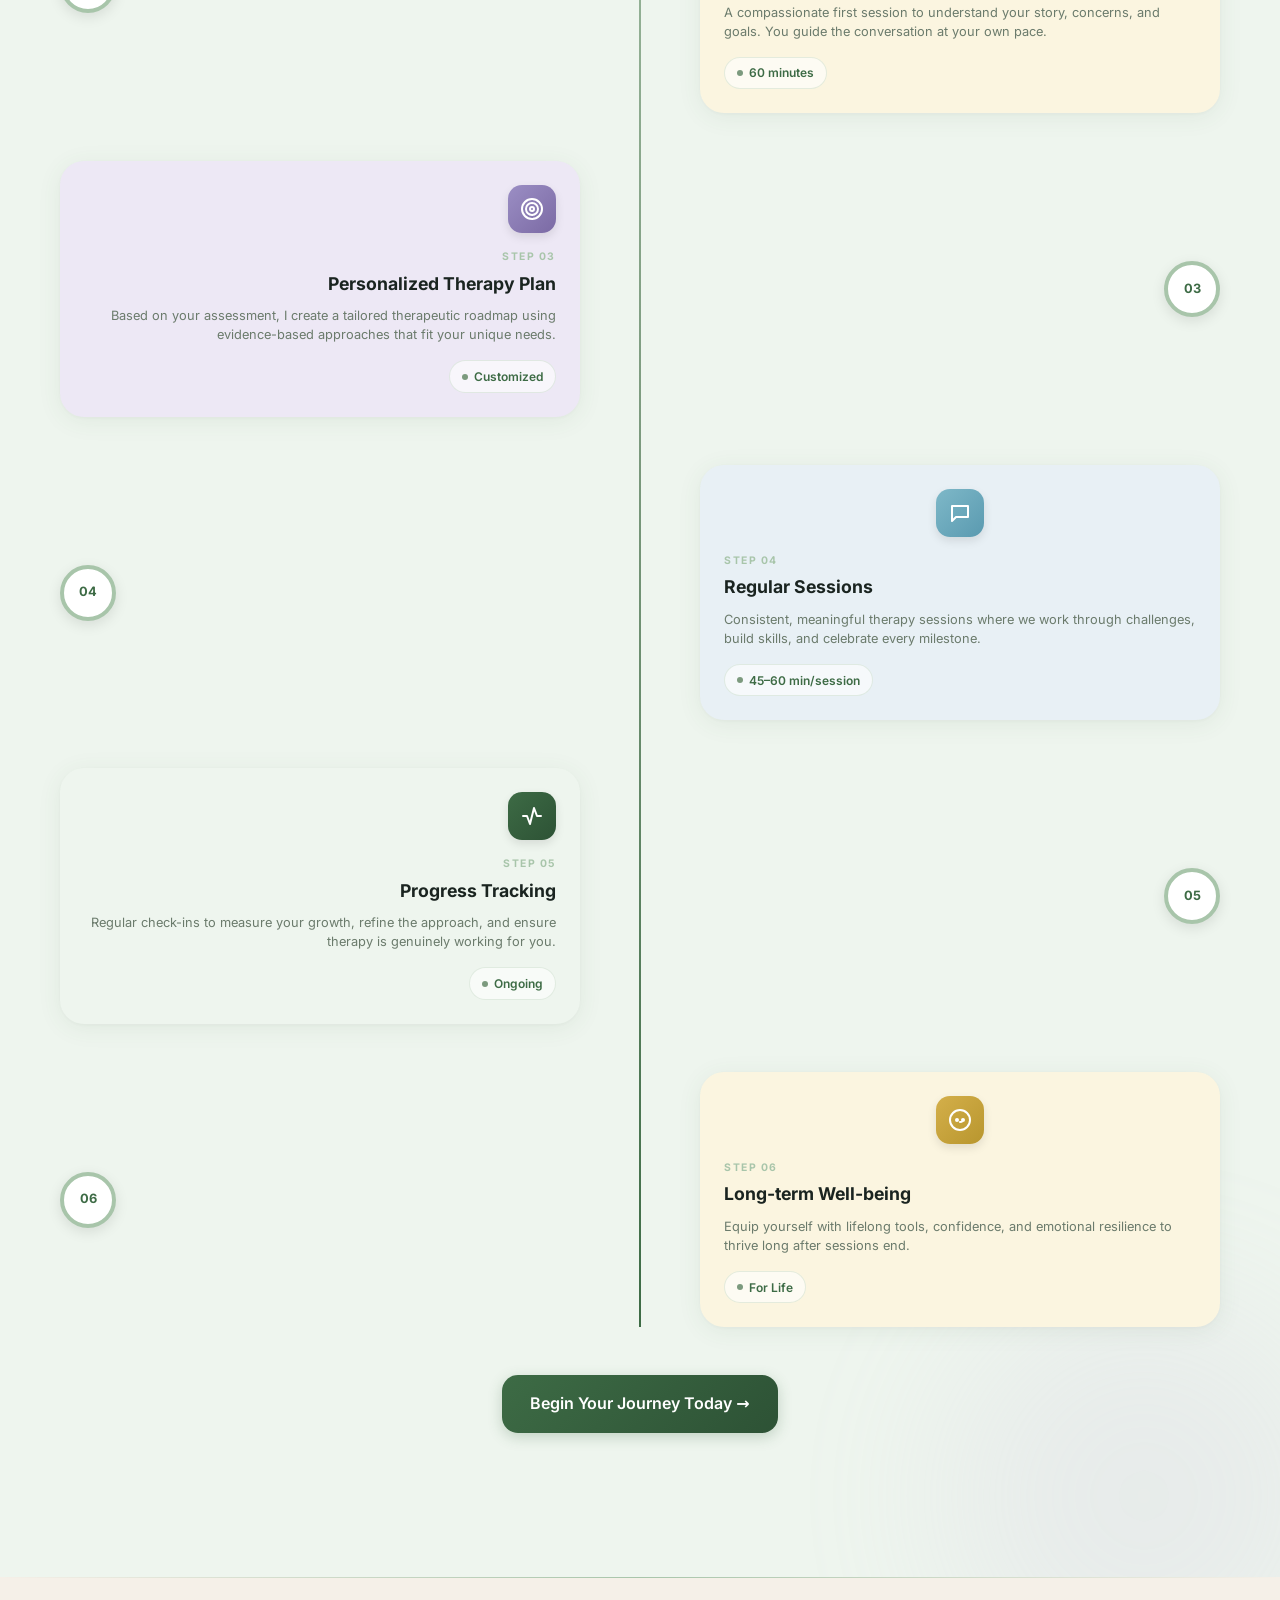
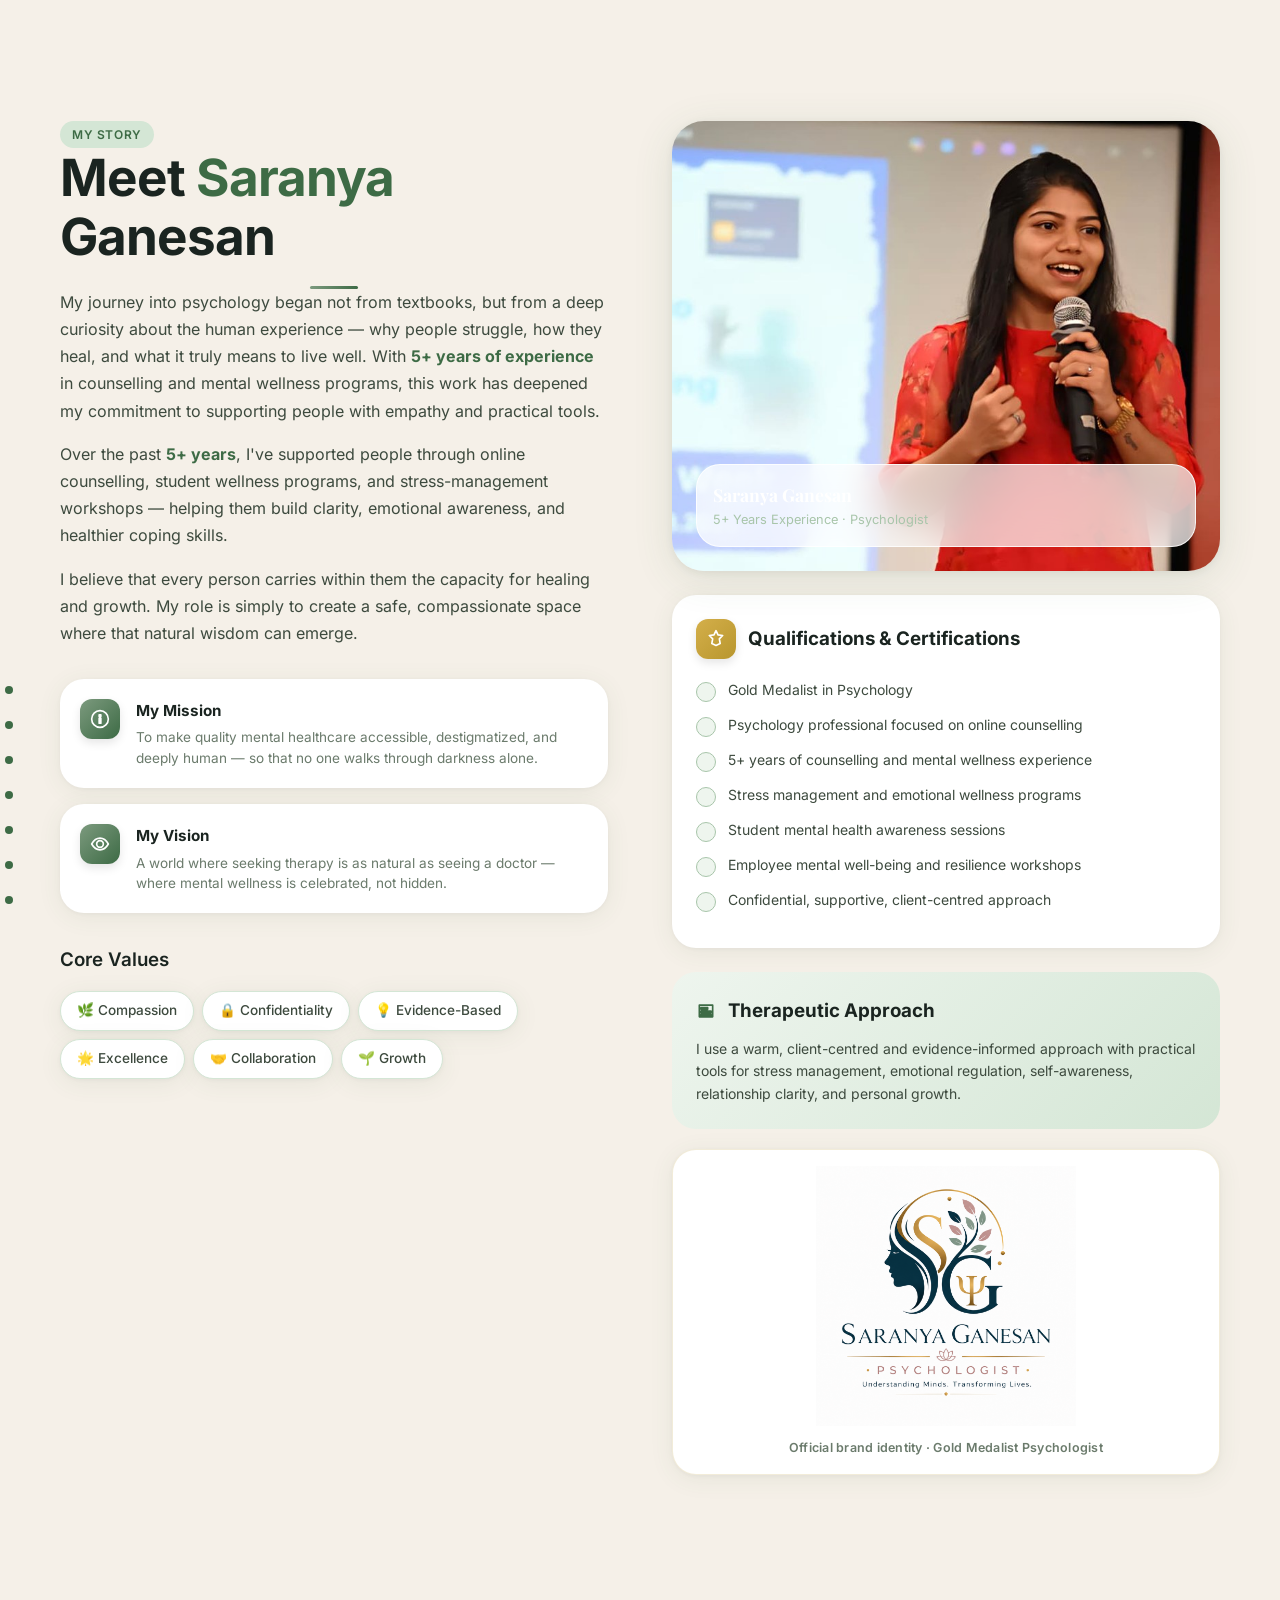
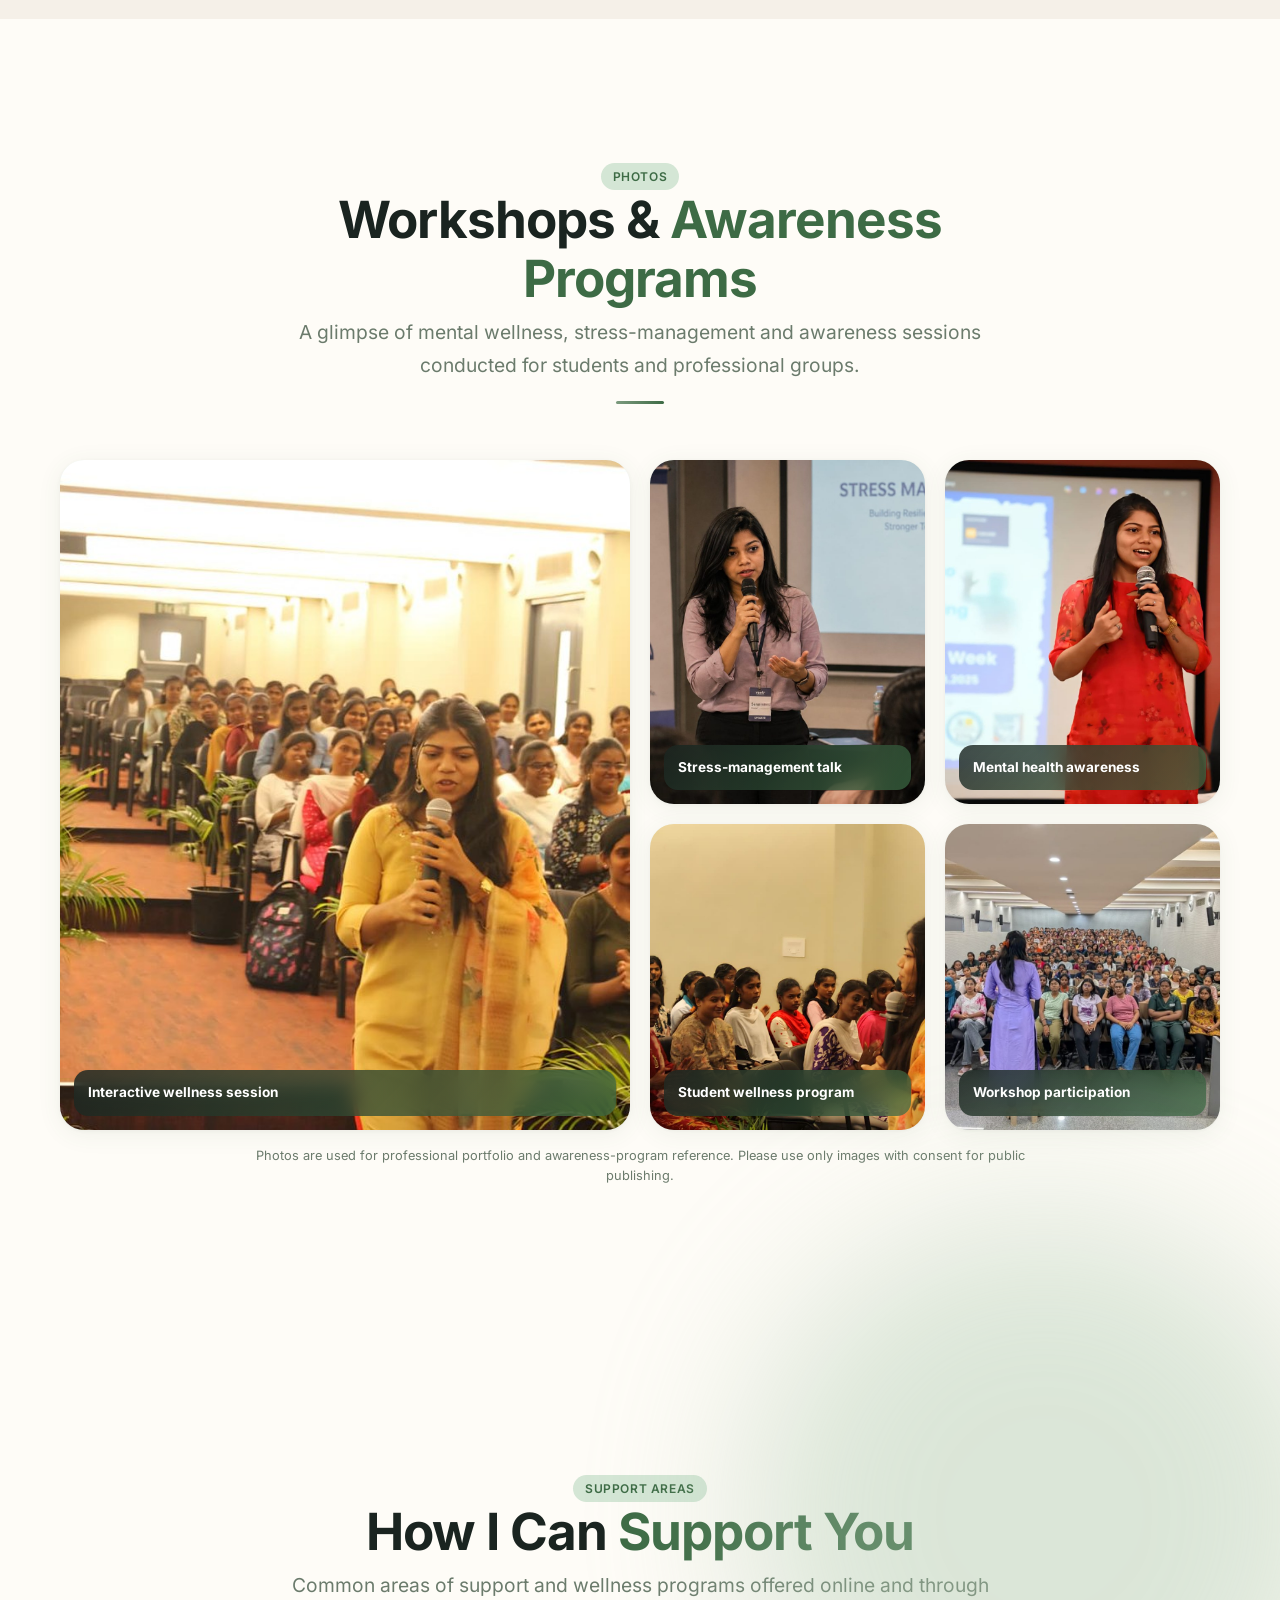
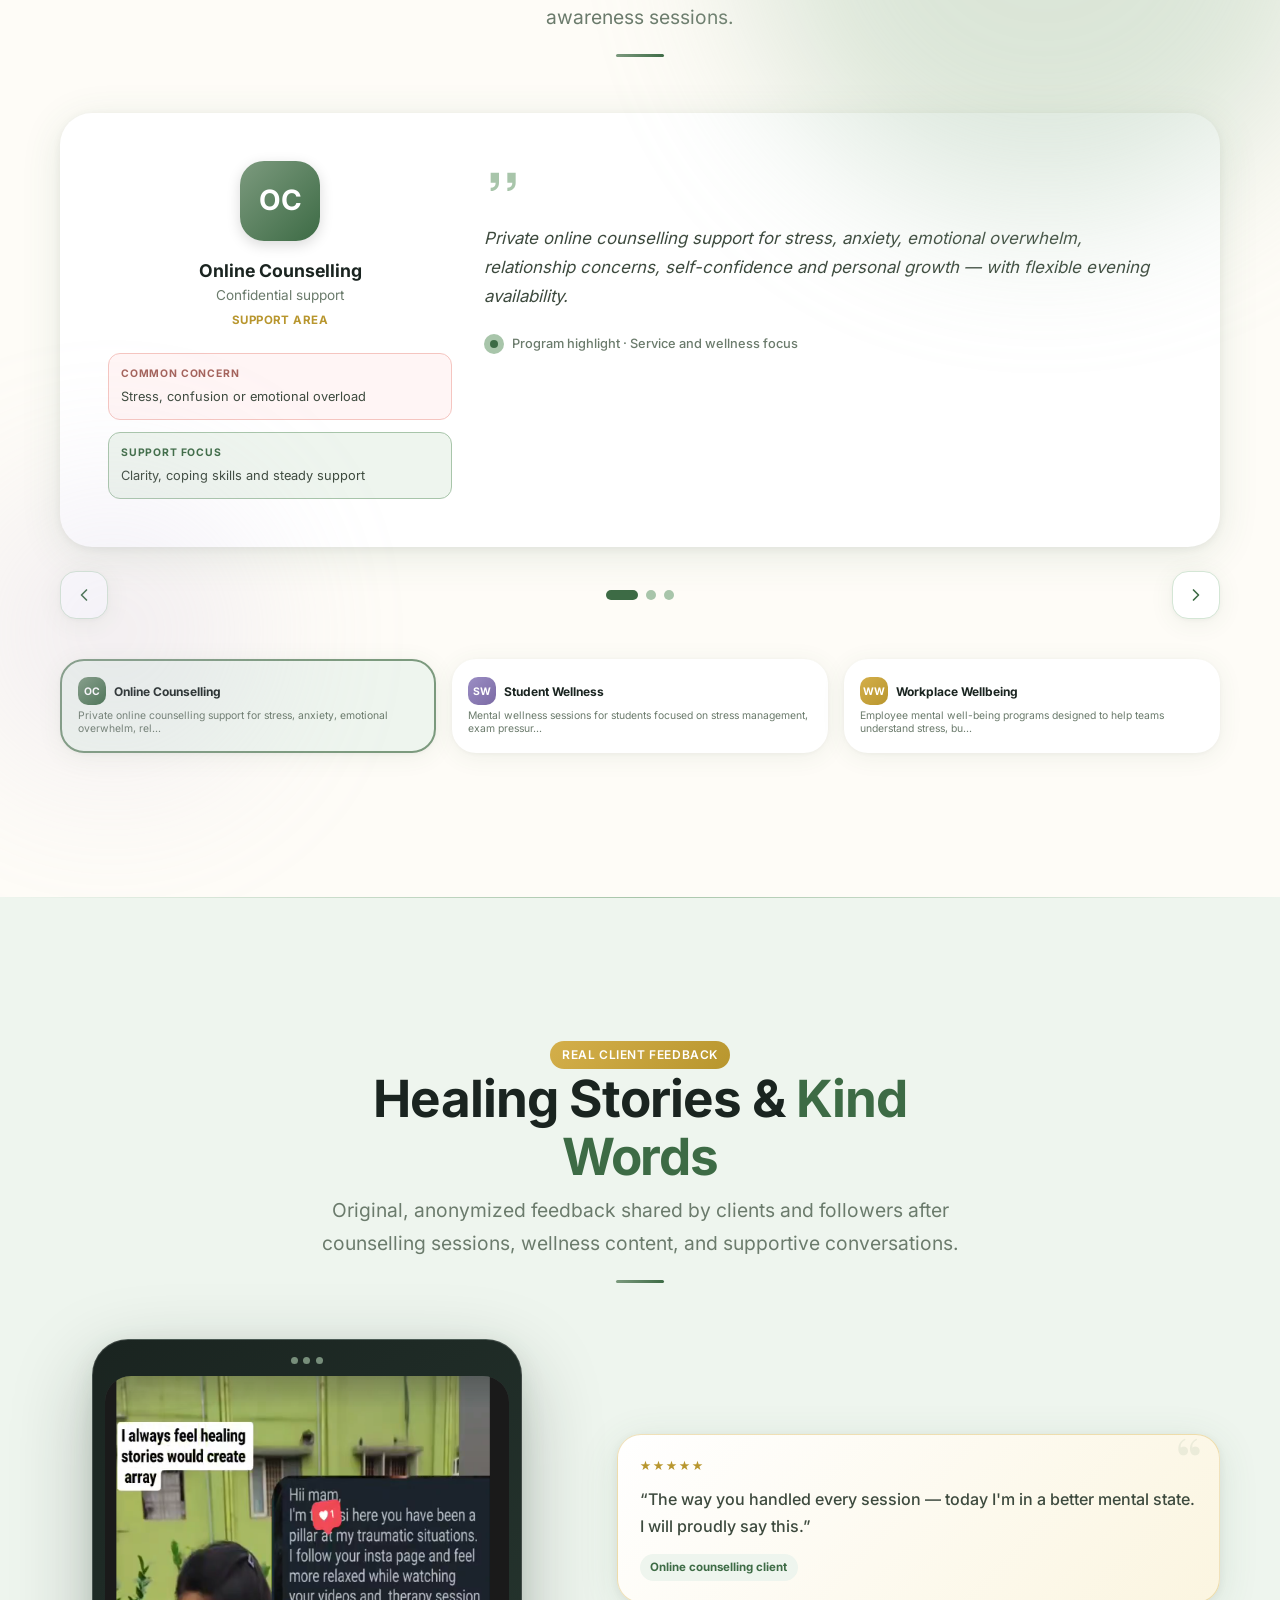
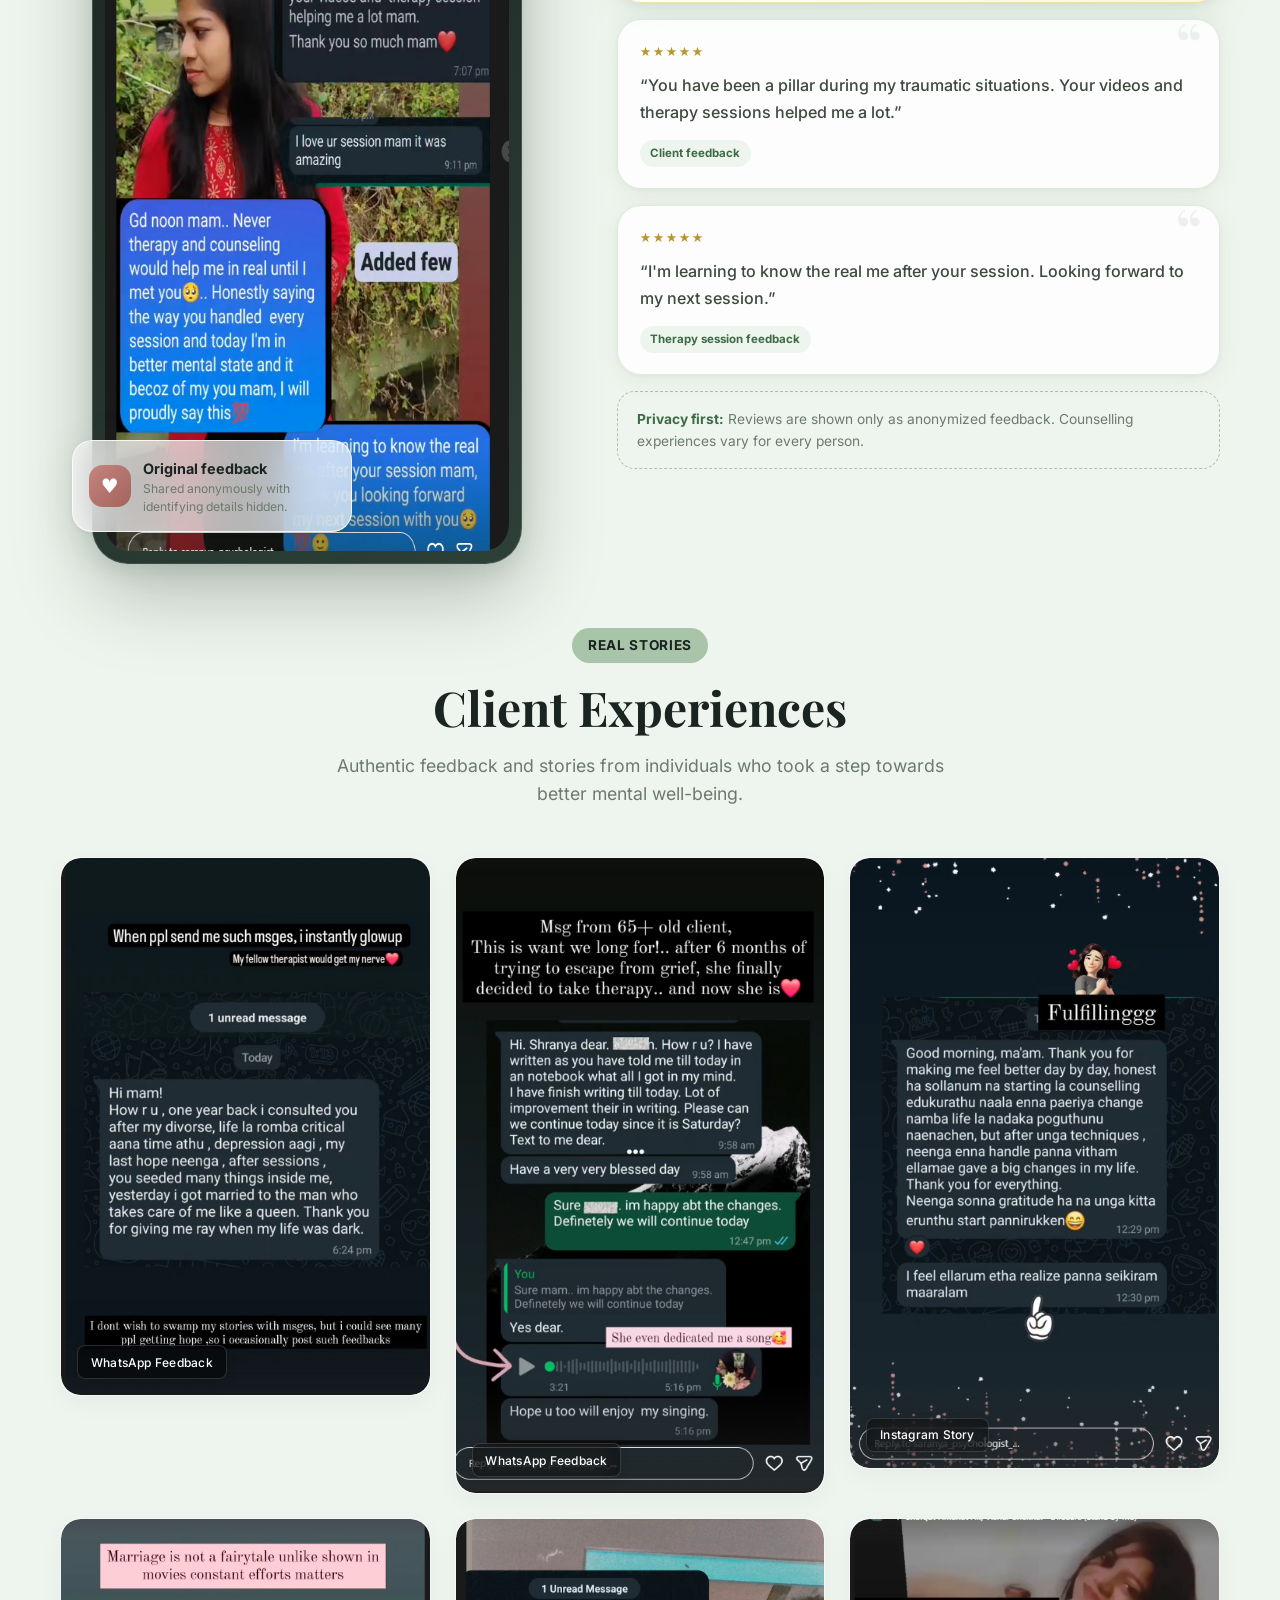
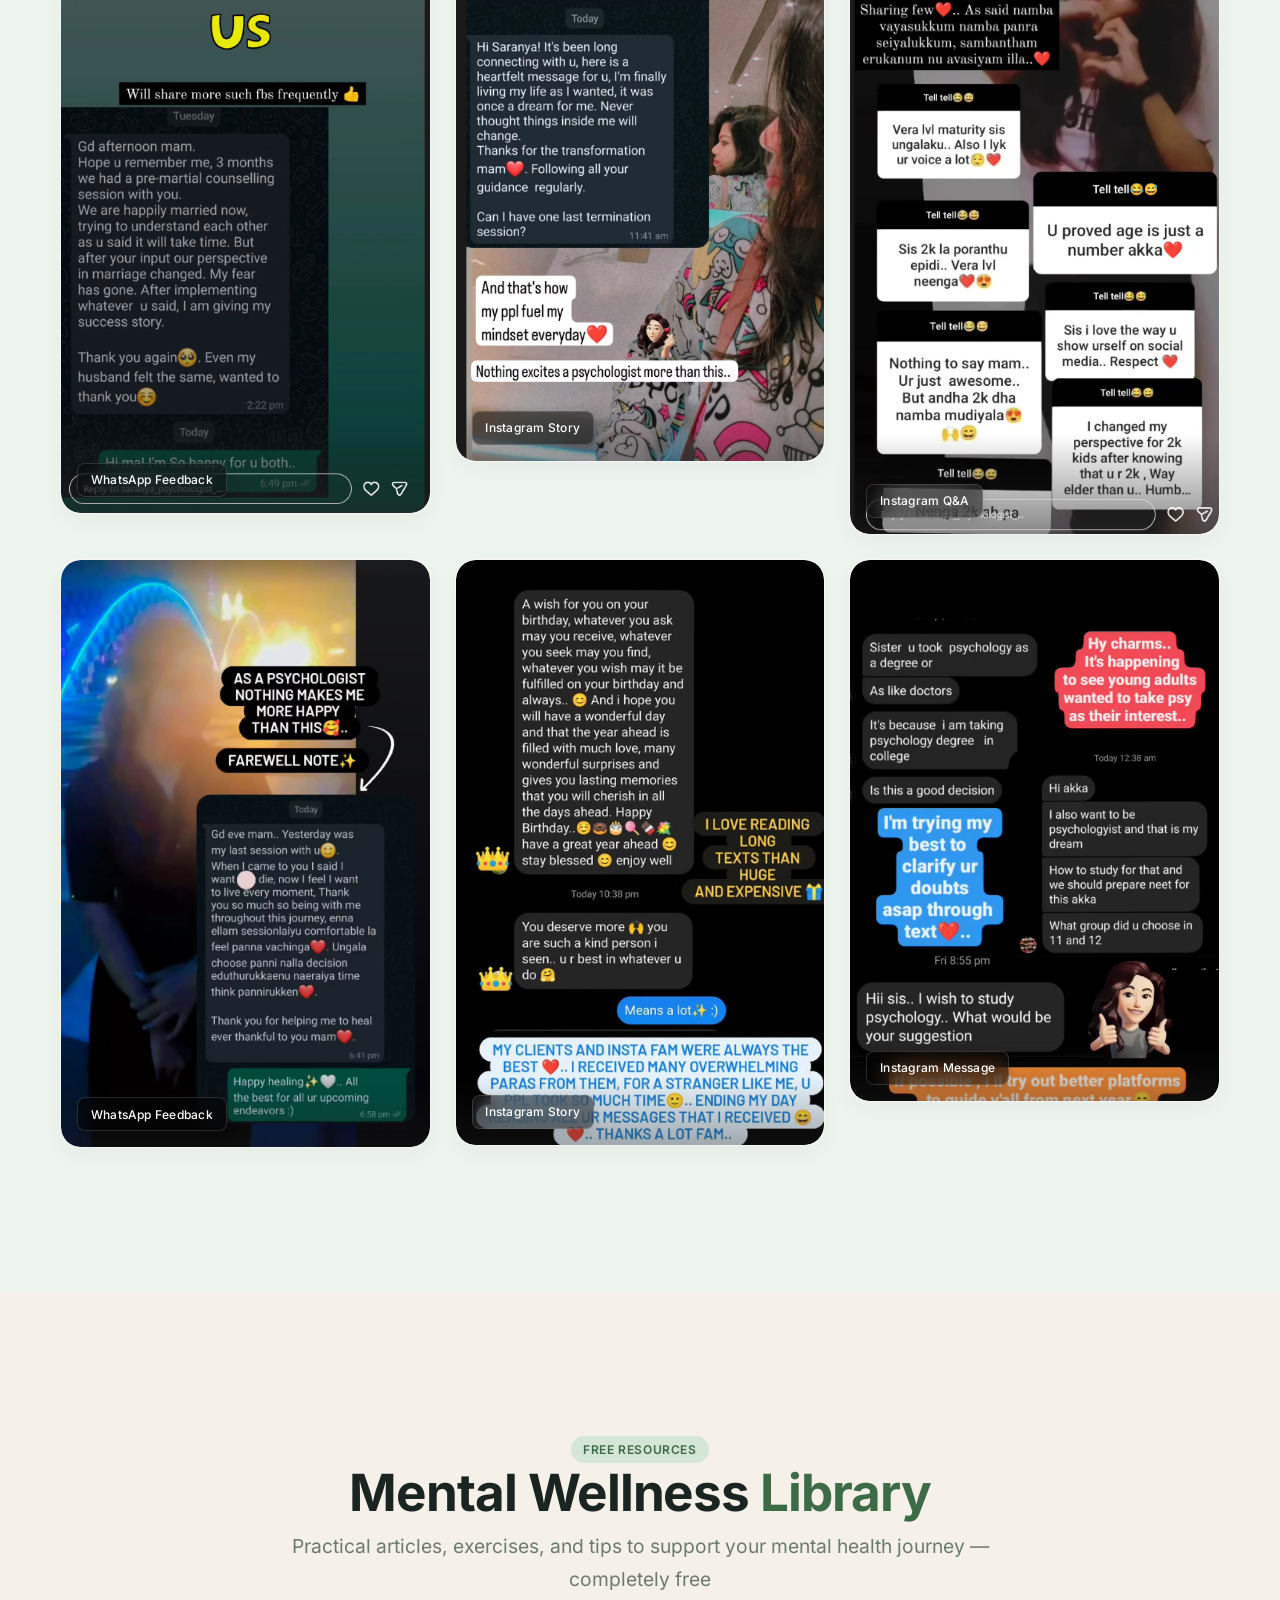
==== commit 7dab4026: "Fix navbar alignments and testimonial mobile rendering" ====
--- a/index.html
+++ b/index.html
@@ -92,8 +92,8 @@
       </div>
 
       <button class="nav-toggle" id="navToggle" aria-label="Open menu" aria-expanded="false" aria-controls="mobileMenu">
-        <svg class="ic-menu" viewBox="0 0 24 24" aria-hidden="true"><path d="M4 6h16M4 12h16M4 18h16"/></svg>
-        <svg class="ic-close" viewBox="0 0 24 24" aria-hidden="true"><path d="M6 6l12 12M18 6L6 18"/></svg>
+        <svg class="ic ic-menu" viewBox="0 0 24 24" aria-hidden="true"><path d="M4 6h16M4 12h16M4 18h16"/></svg>
+        <svg class="ic ic-close" viewBox="0 0 24 24" aria-hidden="true"><path d="M6 6l12 12M18 6L6 18"/></svg>
       </button>
     </div>
   </header>
--- a/styles.css
+++ b/styles.css
@@ -122,6 +122,7 @@
   padding: .85rem 1.5rem; border-radius: var(--radius); font-weight: 600; font-size: .95rem; color: #fff;
   background: var(--grad-forest); box-shadow: 0 4px 14px rgba(61,107,69,.25);
   transition: transform .2s, box-shadow .2s, background .2s;
+  white-space: nowrap;
 }
 .btn-primary:hover { transform: translateY(-2px); box-shadow: 0 8px 22px rgba(61,107,69,.32); background: linear-gradient(135deg, var(--forest-dark), #1A3520); }
 .btn-lg { padding: 1rem 1.75rem; font-size: 1rem; }
@@ -141,6 +142,7 @@
   padding: .85rem 1.5rem; border-radius: var(--radius); font-weight: 600; font-size: .95rem;
   color: var(--forest); background: var(--sage-ultra);
   transition: background .2s;
+  white-space: nowrap;
 }
 .btn-wa:hover { background: var(--sage-pale); }
 .btn-wa-full {
@@ -193,7 +195,7 @@
 .brand-sub { font-size: 10px; color: var(--text-muted); letter-spacing: .08em; text-transform: uppercase; font-weight: 600; }
 
 .nav-links { display: none; gap: .25rem; }
-.nav-links a { padding: .55rem .9rem; border-radius: 10px; font-size: .9rem; font-weight: 500; color: var(--text-secondary); transition: background .2s, color .2s; }
+.nav-links a { padding: .55rem .9rem; border-radius: 10px; font-size: .9rem; font-weight: 500; color: var(--text-secondary); transition: background .2s, color .2s; white-space: nowrap; }
 .nav-links a:hover, .nav-links a.active { background: var(--sage-ultra); color: var(--forest); }
 .nav-cta { display: none; gap: .75rem; align-items: center; }
 
@@ -213,6 +215,11 @@
   .nav-links { display: flex; }
   .nav-cta { display: flex; }
   .nav-toggle { display: none; }
+}
+
+@media (min-width: 1024px) and (max-width: 1200px) {
+  .nav-links a { padding: 0.5rem 0.6rem; font-size: 0.85rem; }
+  .btn-primary, .btn-wa { padding: 0.75rem 1rem; font-size: 0.85rem; }
 }
 
 /* ============================================================
@@ -994,25 +1001,26 @@
 }
 
 .premium-testimonial-grid {
-  columns: 1;
-  column-gap: 1.5rem;
+  display: grid;
+  grid-template-columns: 1fr;
+  gap: 1.5rem;
 }
 
 @media (min-width: 768px) {
   .premium-testimonial-grid {
-    columns: 2;
+    grid-template-columns: repeat(2, 1fr);
   }
 }
 
 @media (min-width: 1024px) {
   .premium-testimonial-grid {
-    columns: 3;
+    grid-template-columns: repeat(3, 1fr);
+    align-items: start;
   }
 }
 
 .premium-testimonial-card {
-  break-inside: avoid;
-  margin-bottom: 1.5rem;
+  margin-bottom: 0;
   position: relative;
   border-radius: 20px;
   overflow: hidden;
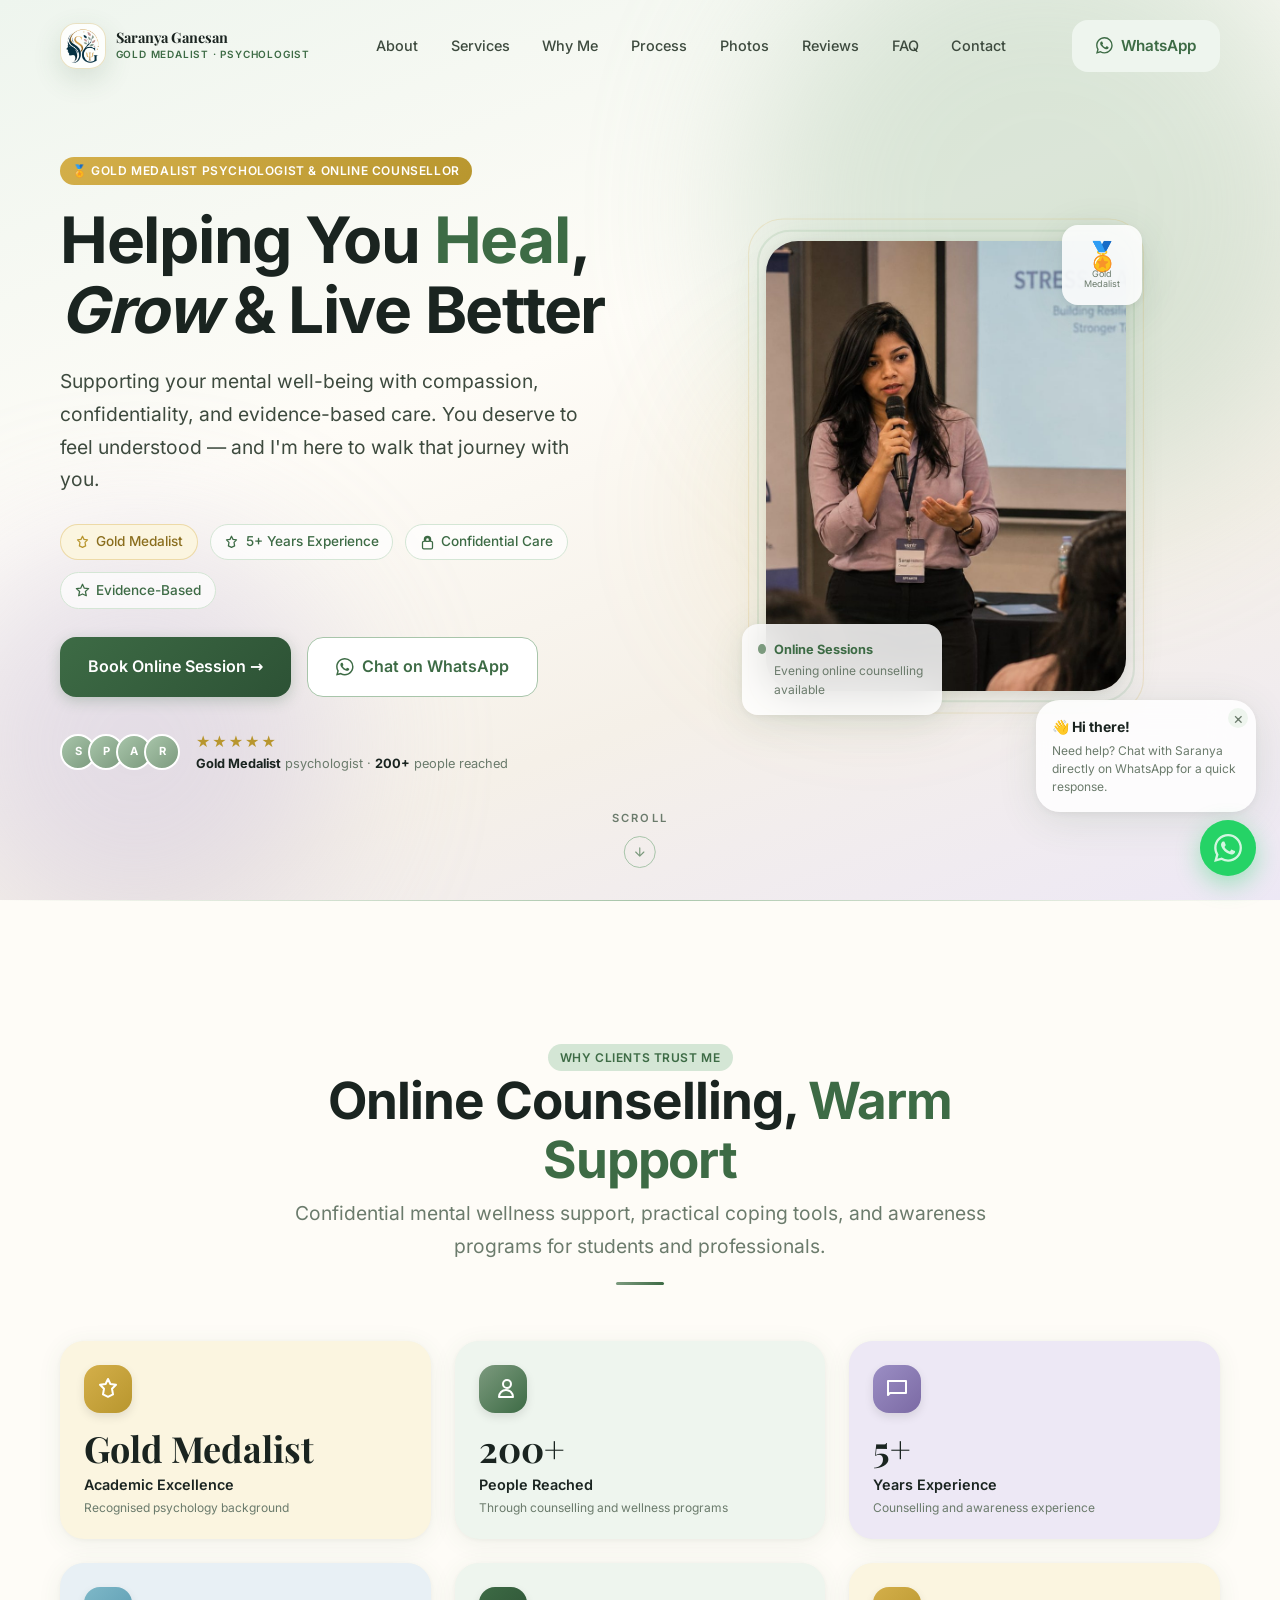
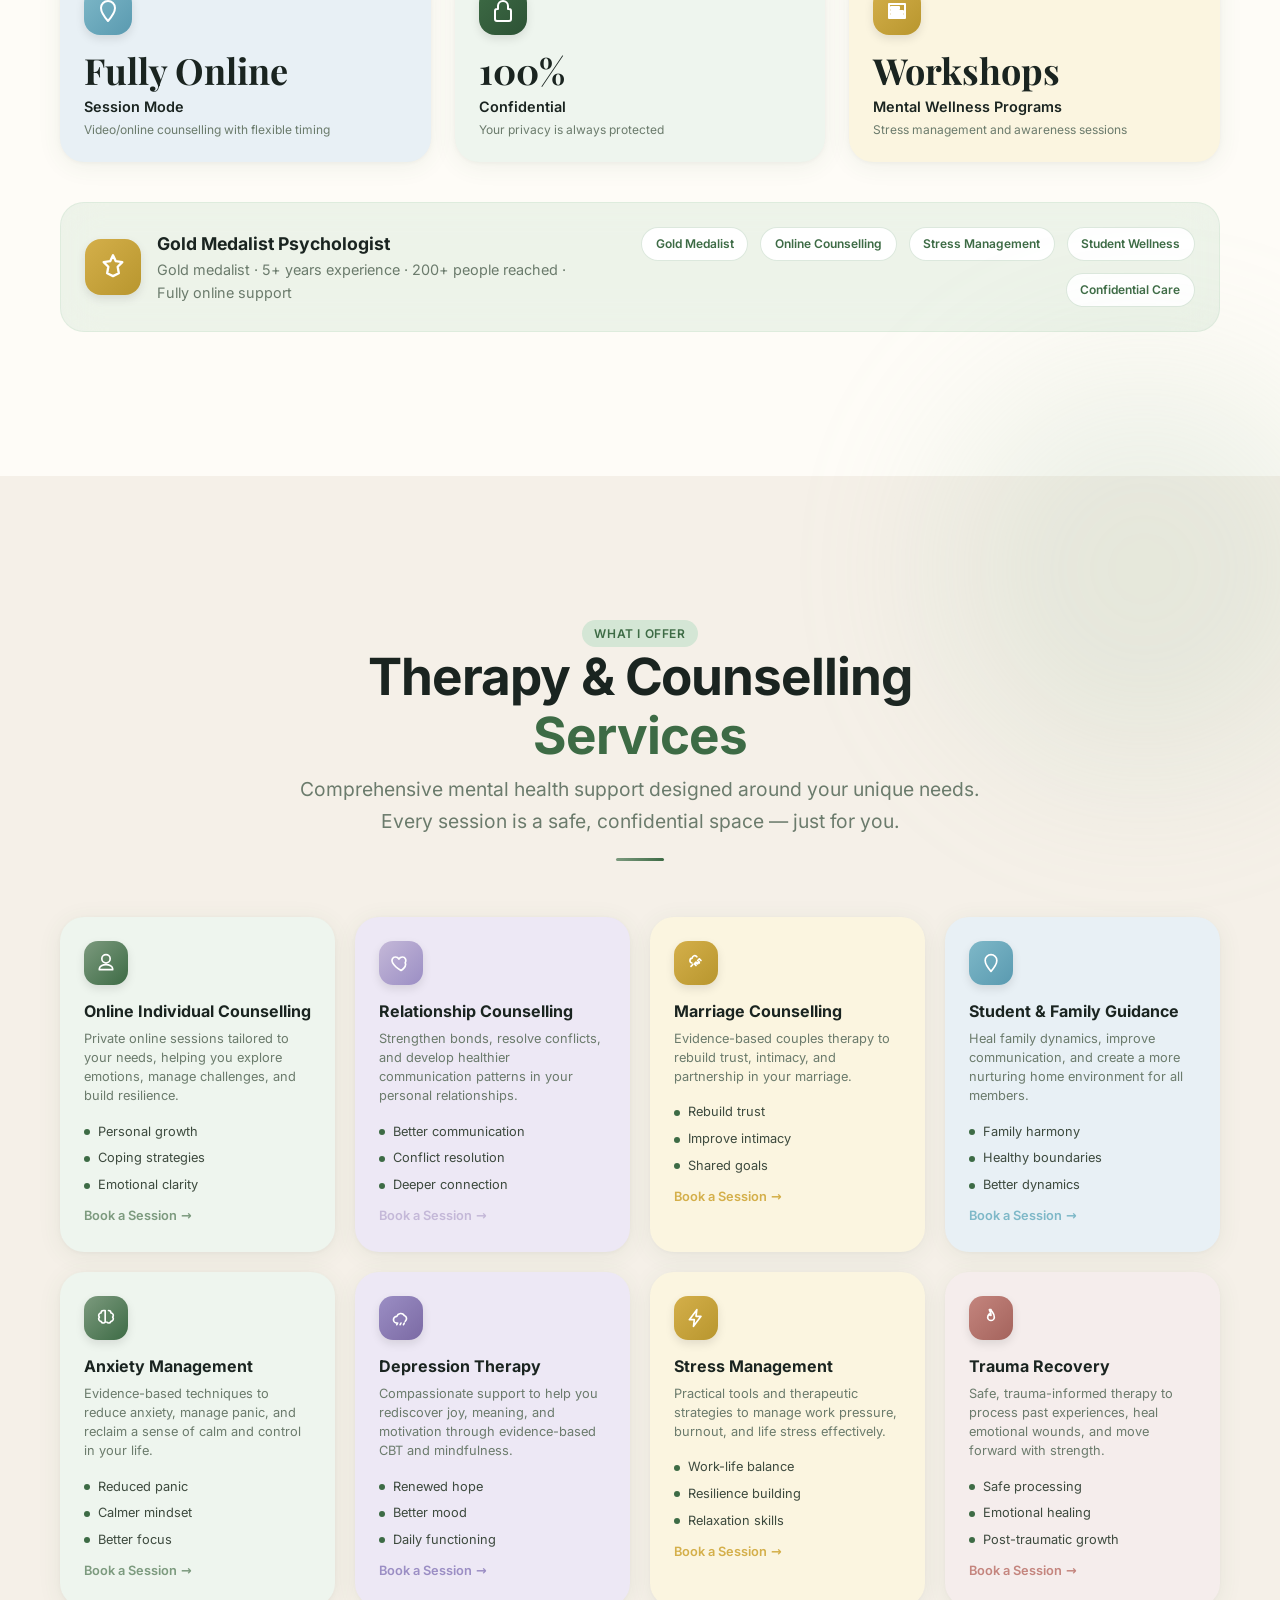
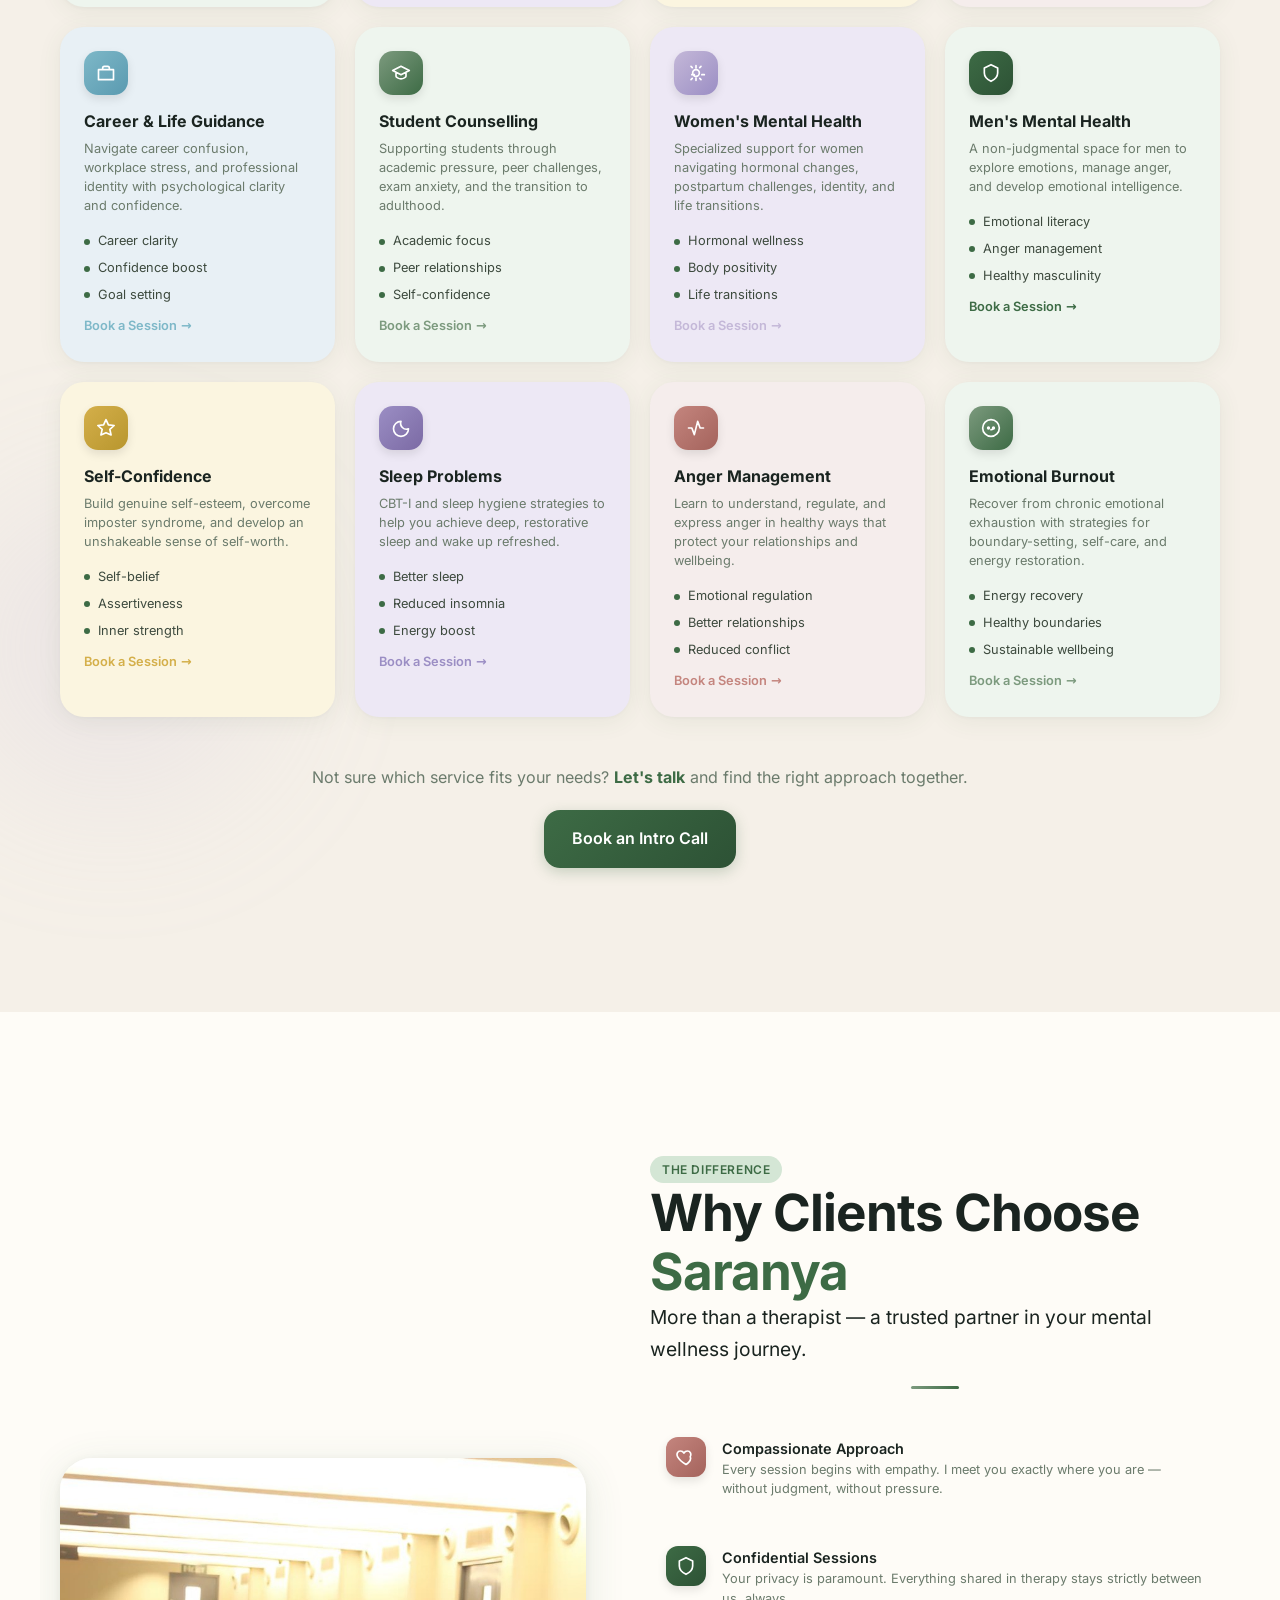
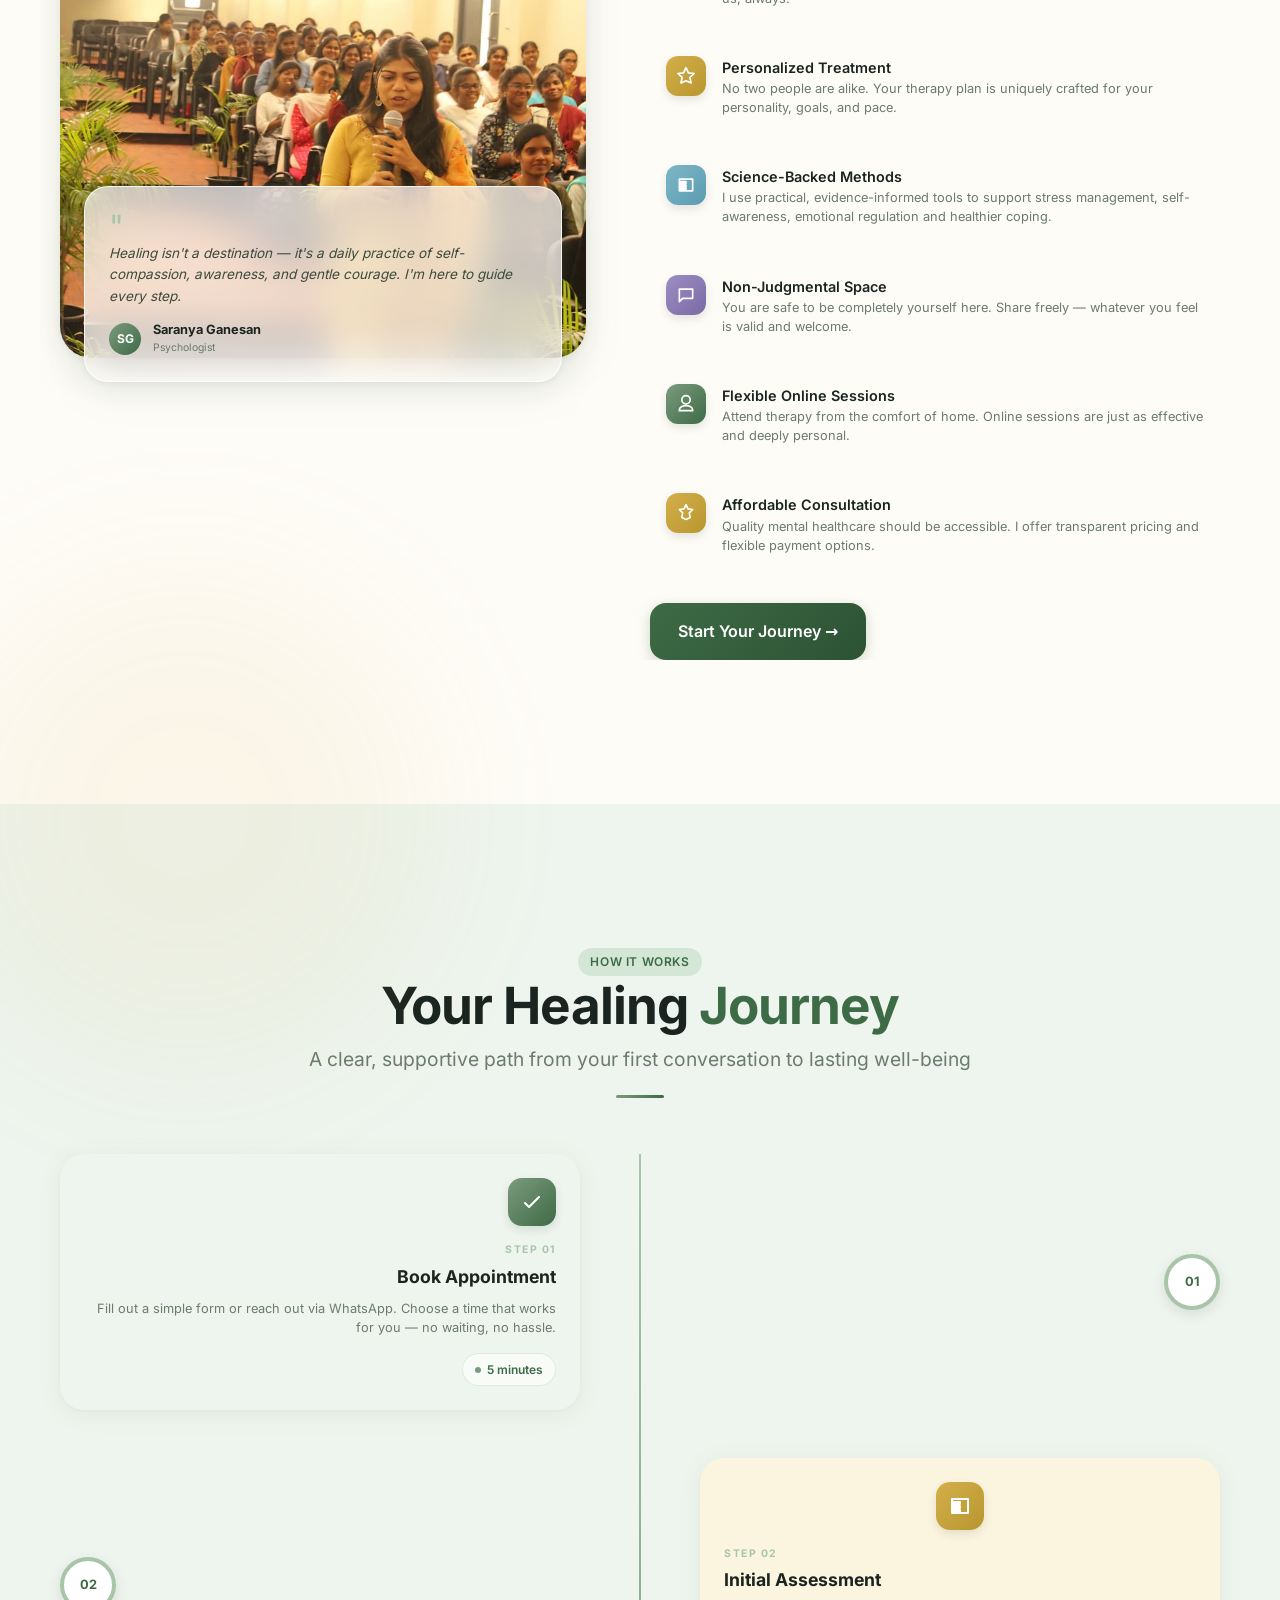
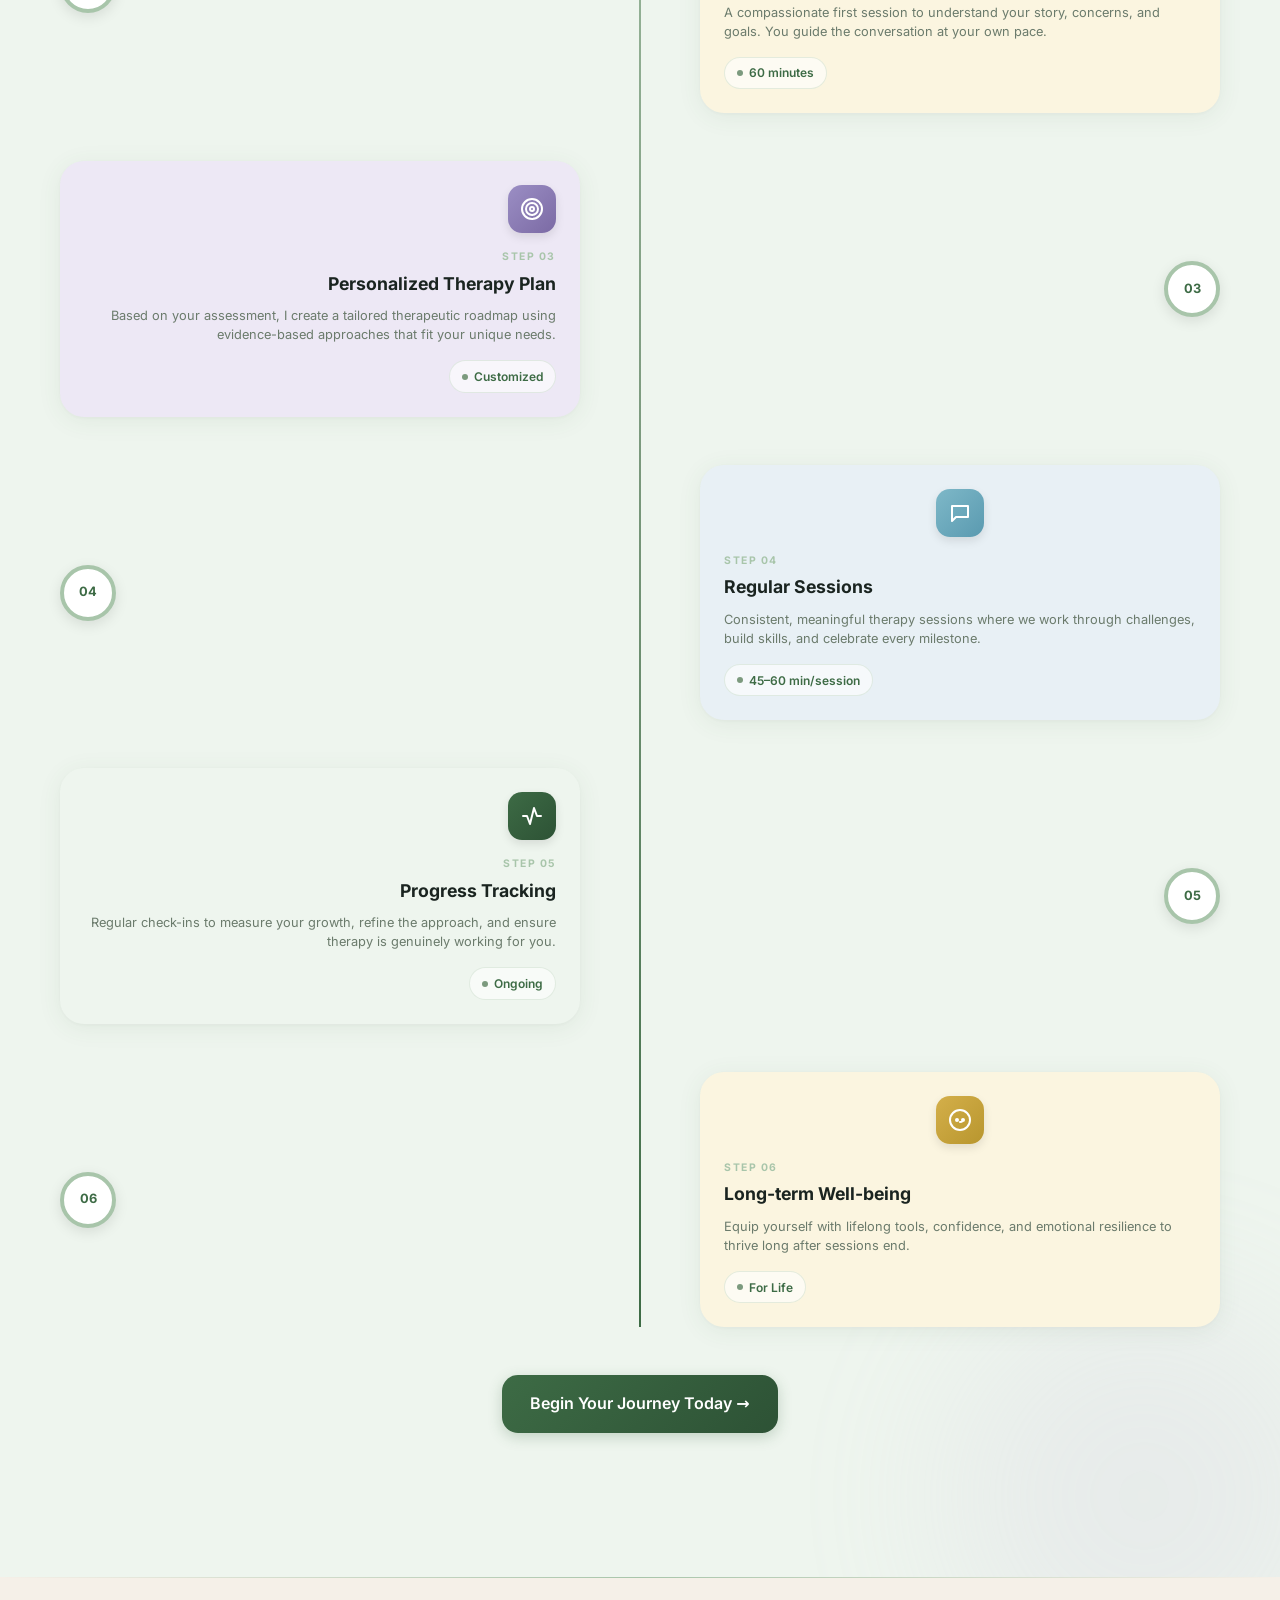
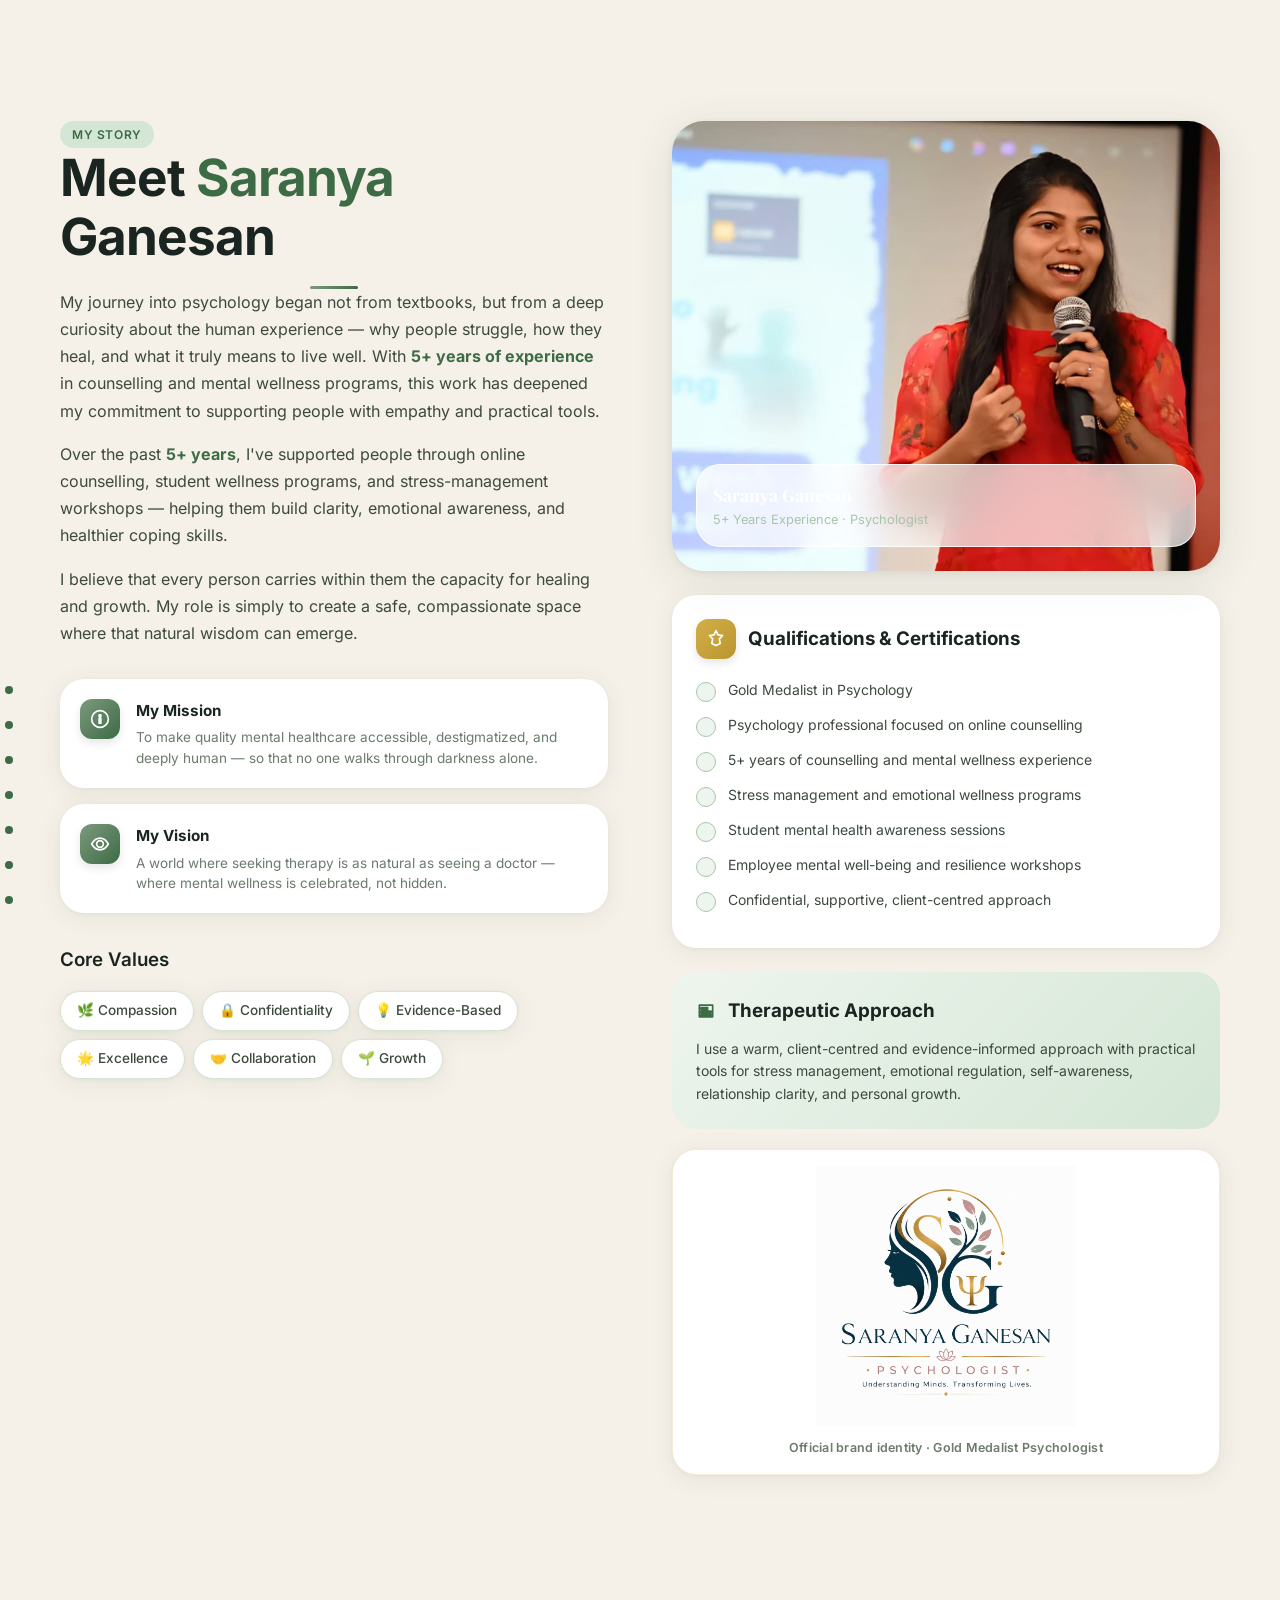
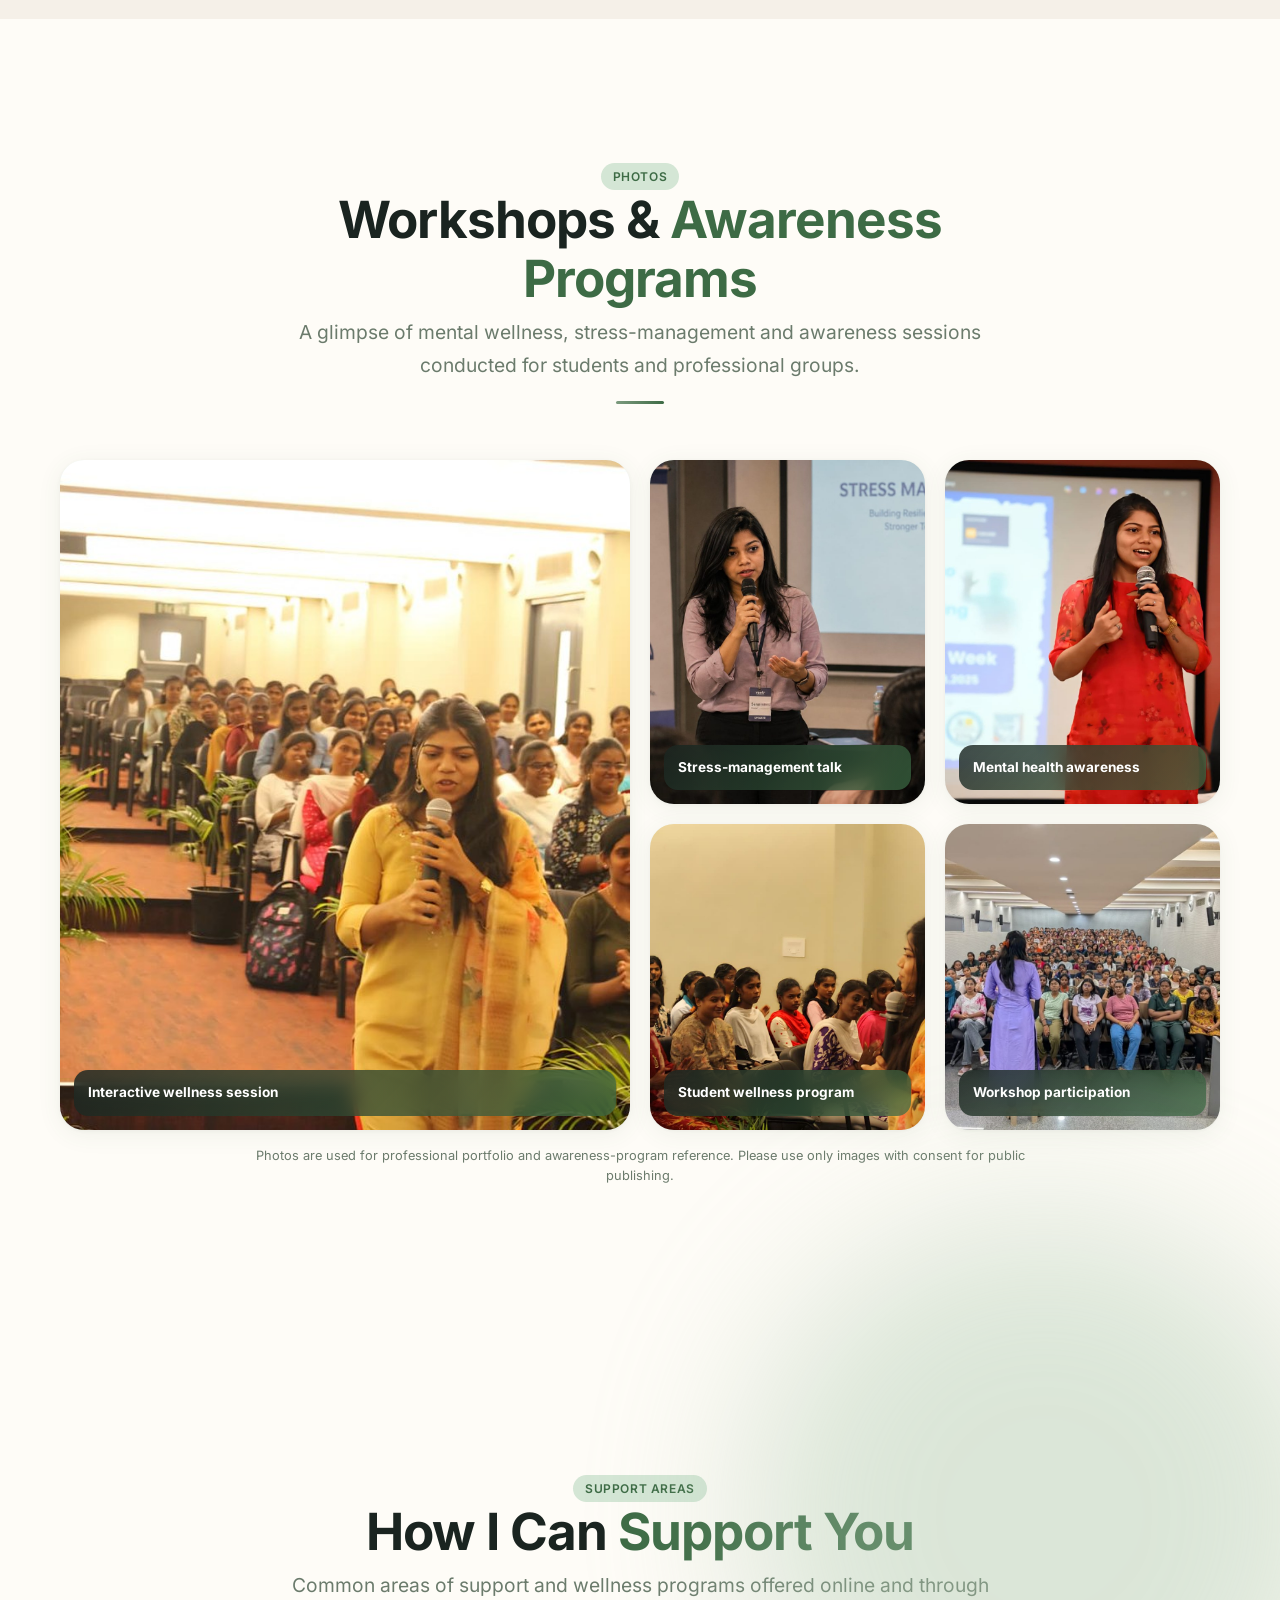
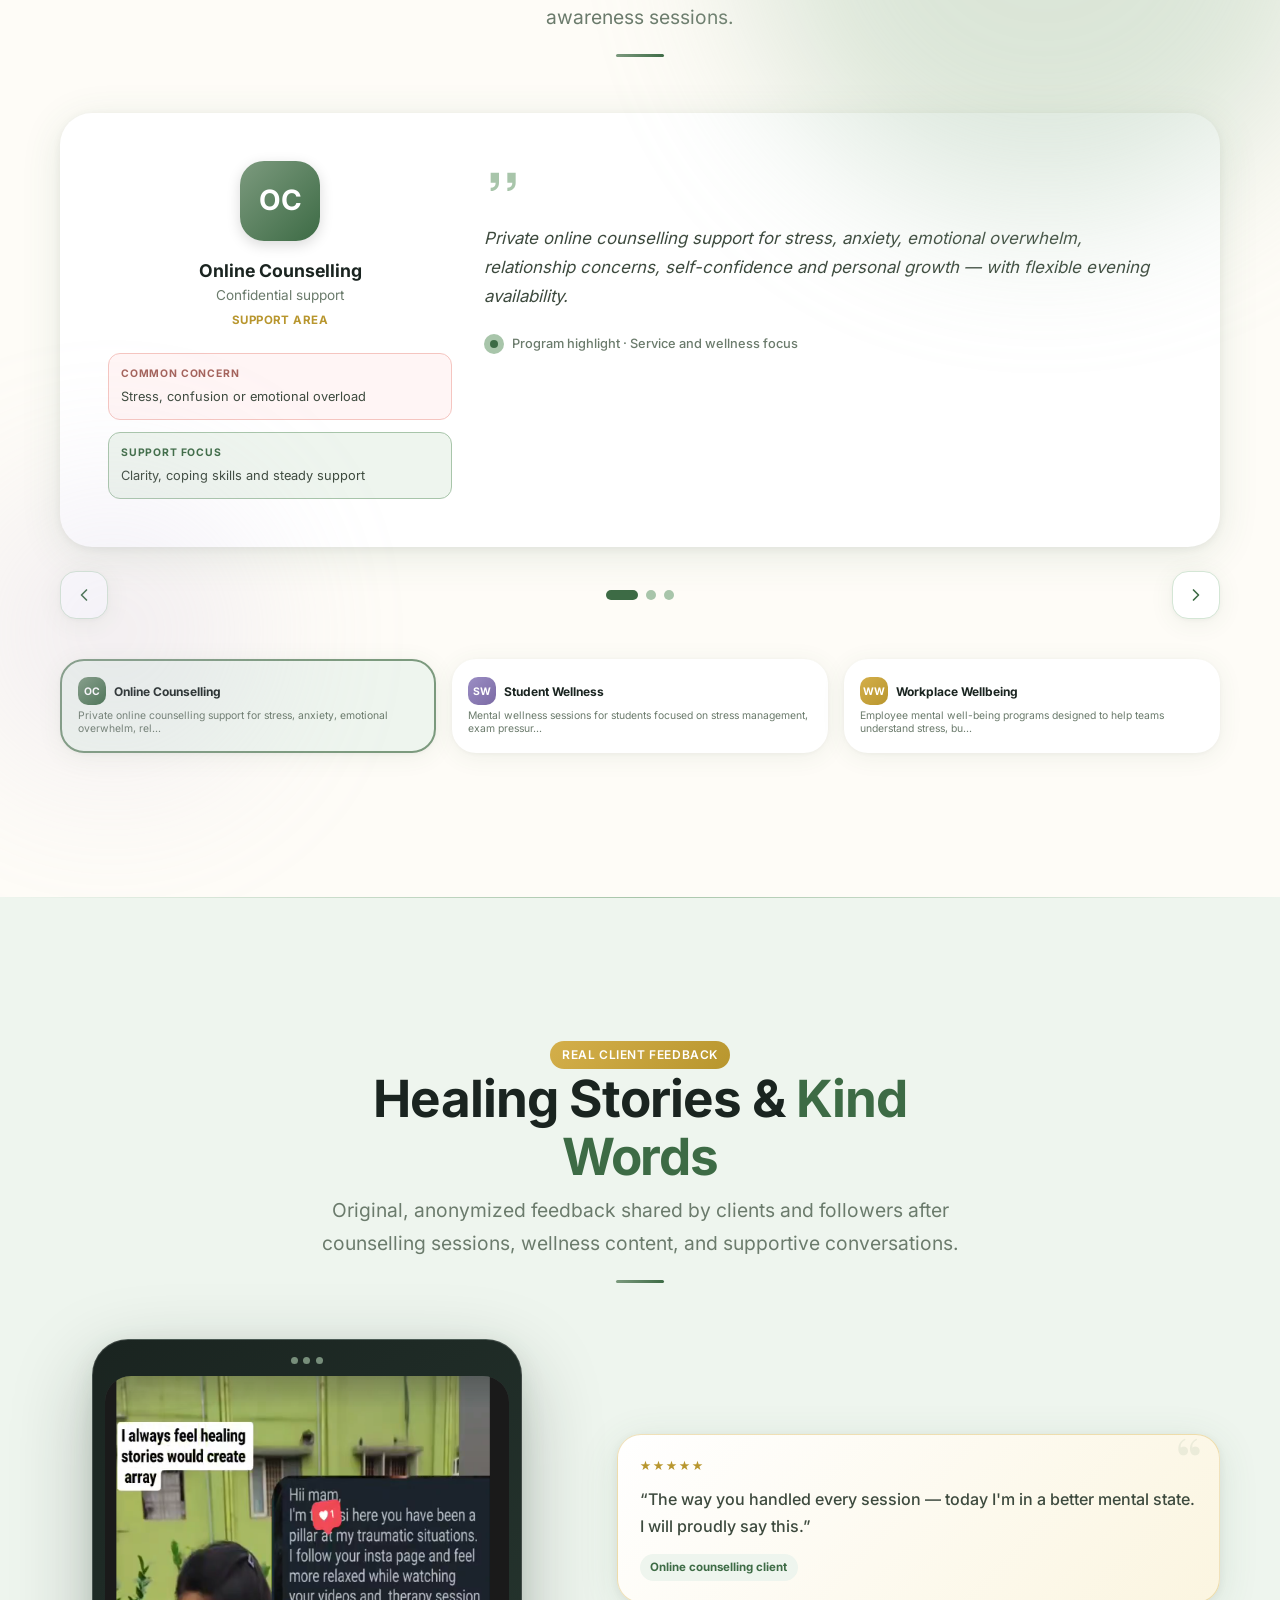
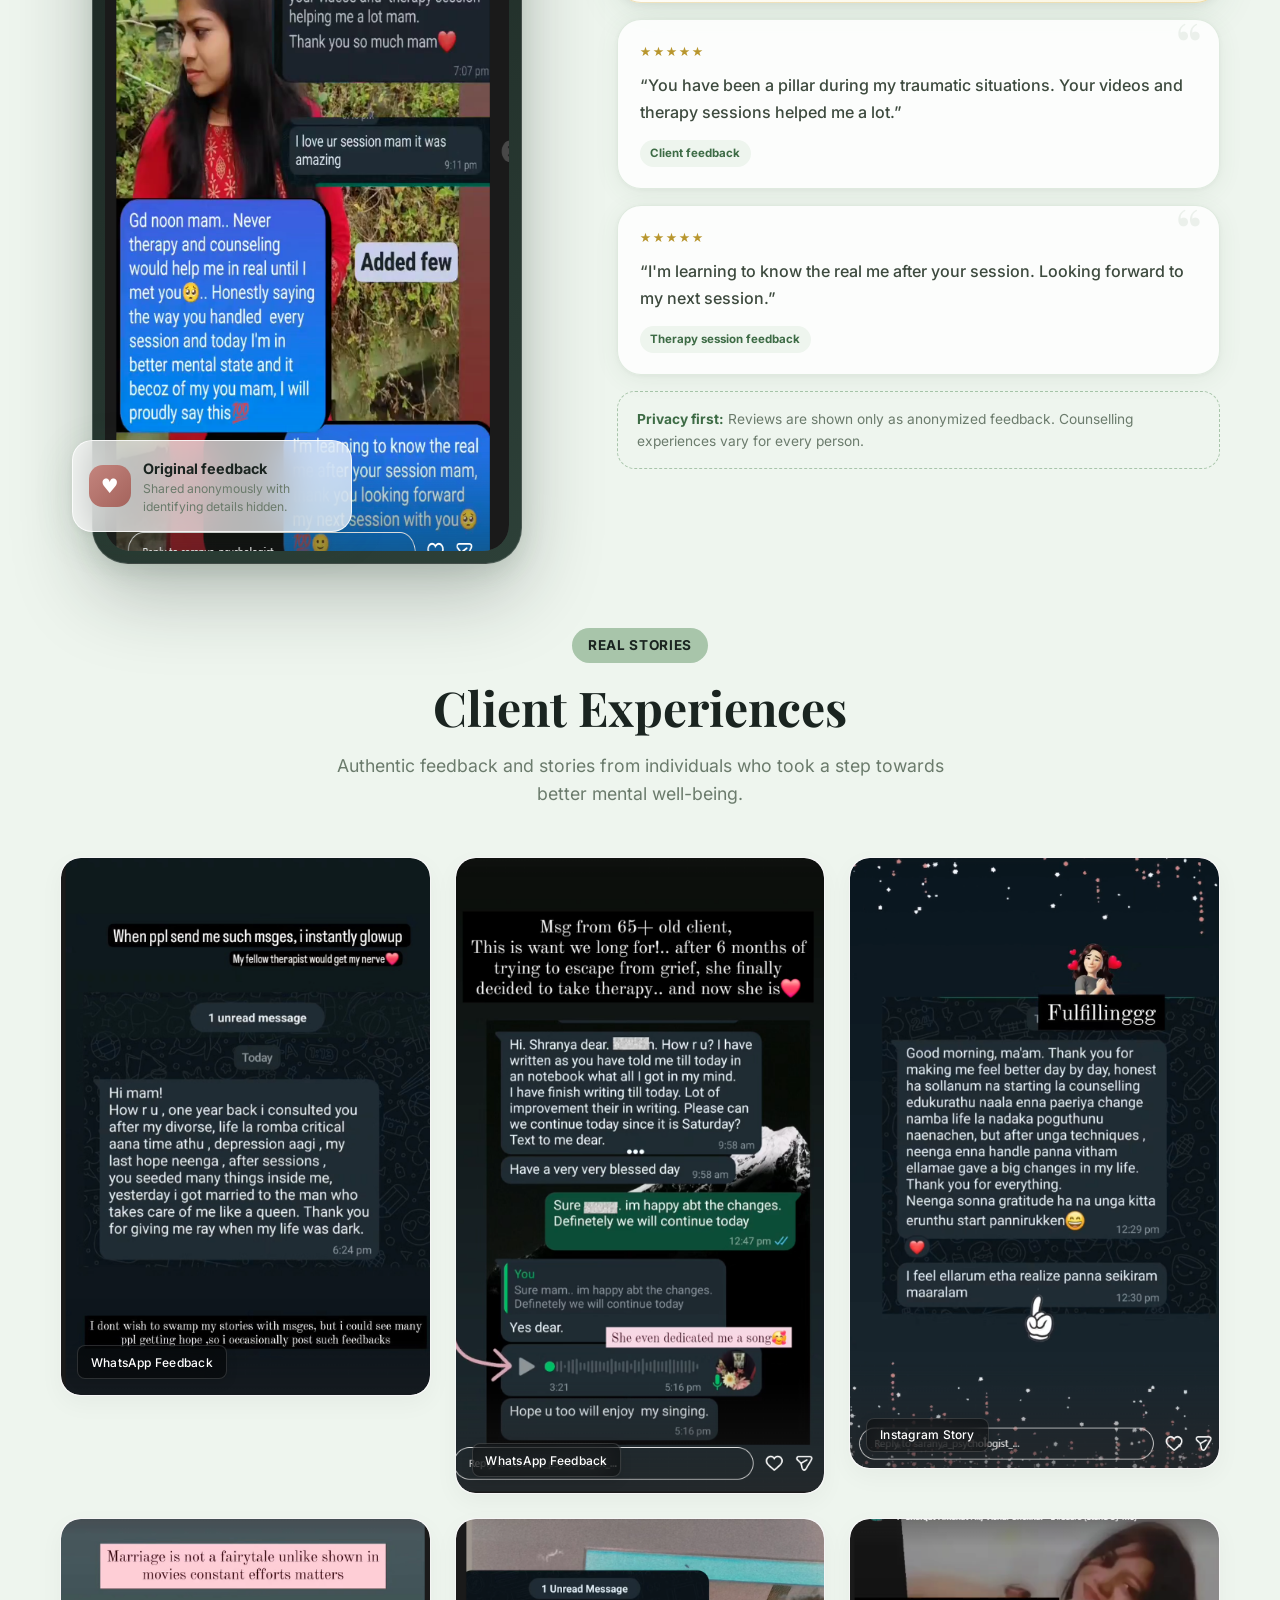
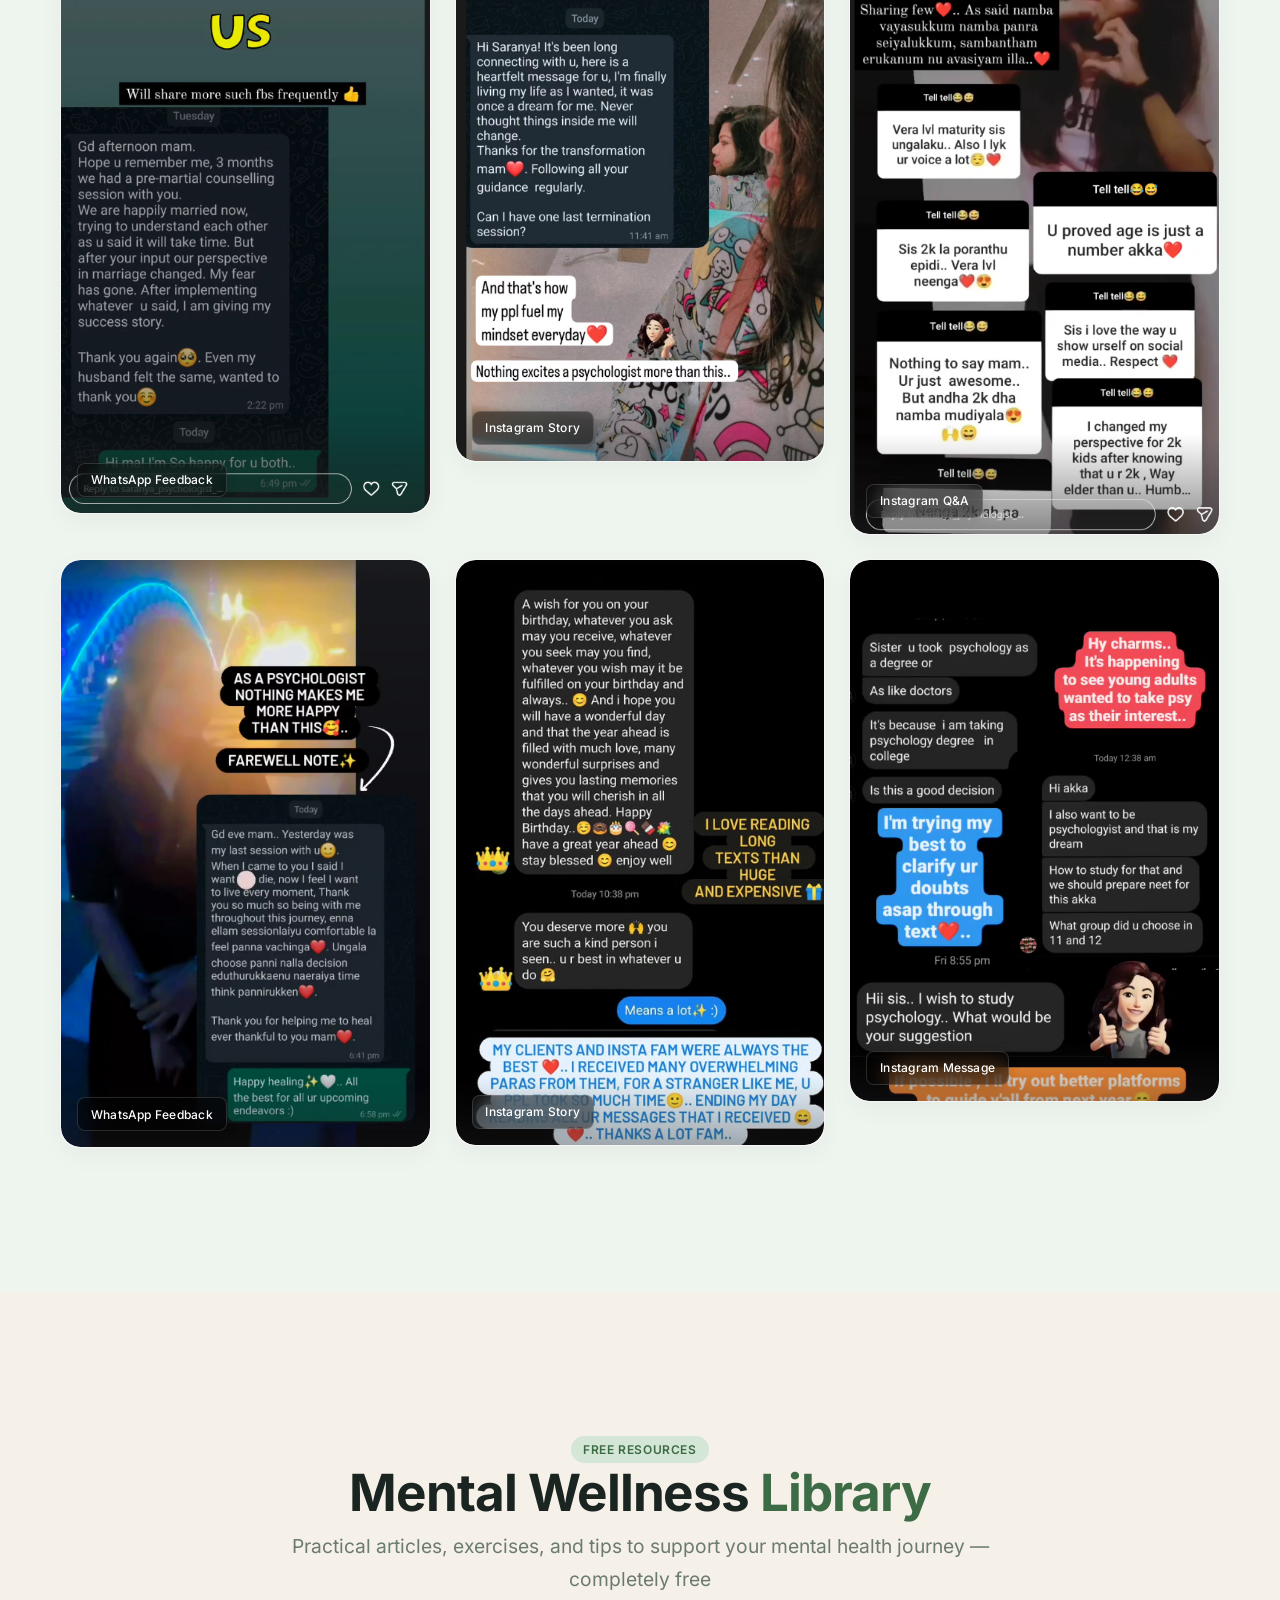
==== commit 31fb0e6f: "Remove emergency section and book online session button from footer" ====
--- a/index.html
+++ b/index.html
@@ -88,7 +88,7 @@
           <svg class="ic" viewBox="0 0 24 24" aria-hidden="true"><path d="M17.472 14.382c-.297-.149-1.758-.867-2.03-.967-.273-.099-.471-.148-.67.15-.197.297-.767.966-.94 1.164-.173.199-.347.223-.644.075-.297-.15-1.255-.463-2.39-1.475-.883-.788-1.48-1.761-1.653-2.059-.173-.297-.018-.458.13-.606.134-.133.298-.347.446-.52.149-.174.198-.298.298-.497.099-.198.05-.371-.025-.52-.075-.149-.669-1.612-.916-2.207-.242-.579-.487-.5-.669-.51-.173-.008-.371-.01-.57-.01-.198 0-.52.074-.792.372-.272.297-1.04 1.016-1.04 2.479 0 1.462 1.065 2.875 1.213 3.074.149.198 2.096 3.2 5.077 4.487.709.306 1.262.489 1.694.625.712.227 1.36.195 1.871.118.571-.085 1.758-.719 2.006-1.413.248-.694.248-1.289.173-1.413-.074-.124-.272-.198-.57-.347m-5.421 7.403h-.004a9.87 9.87 0 01-5.031-1.378l-.361-.214-3.741.982.998-3.648-.235-.374a9.86 9.86 0 01-1.51-5.26c.001-5.45 4.436-9.884 9.888-9.884 2.64 0 5.122 1.03 6.988 2.898a9.825 9.825 0 012.893 6.994c-.003 5.45-4.437 9.884-9.885 9.884m8.413-18.297A11.815 11.815 0 0012.05 0C5.495 0 .16 5.335.157 11.892c0 2.096.547 4.142 1.588 5.945L.057 24l6.305-1.654a11.882 11.882 0 005.683 1.448h.005c6.554 0 11.89-5.335 11.893-11.893a11.821 11.821 0 00-3.48-8.413Z"/></svg>
           WhatsApp
         </a>
-        <a class="btn-primary" href="#booking">Book Online Session</a>
+        
       </div>
 
       <button class="nav-toggle" id="navToggle" aria-label="Open menu" aria-expanded="false" aria-controls="mobileMenu">
@@ -112,7 +112,7 @@
     </nav>
     <div class="mobile-cta">
       <a class="btn-wa" href="https://wa.me/916383382948?text=Hello%20Saranya%2C%20I%27d%20like%20to%20book%20a%20consultation." target="_blank" rel="noopener noreferrer">Chat on WhatsApp</a>
-      <a class="btn-primary" href="#booking">Book Online Session</a>
+      
     </div>
   </div>
 
@@ -486,8 +486,8 @@
         </div>
 
         
-        <div class="premium-testimonial-section" data-reveal>
-          <div class="premium-testimonial-head">
+        <div class="premium-testimonial-section">
+          <div class="premium-testimonial-head" data-reveal>
             <span class="premium-badge">Real Stories</span>
             <h3 class="premium-heading">Client Experiences</h3>
             <p class="premium-subtitle">Authentic feedback and stories from individuals who took a step towards better mental well-being.</p>
@@ -495,47 +495,47 @@
           
           <div class="premium-testimonial-grid">
             <!-- Testimonial 1 -->
-            <div class="premium-testimonial-card">
+            <div class="premium-testimonial-card" data-reveal>
               <img src="images/testimonials/test1.png" alt="Client Testimonial 1" width="473" height="690" style="aspect-ratio: 473 / 690;" loading="lazy" />
               <div class="premium-label">WhatsApp Feedback</div>
             </div>
             <!-- Testimonial 2 -->
-            <div class="premium-testimonial-card">
+            <div class="premium-testimonial-card" data-reveal>
               <img src="images/testimonials/test2.png" alt="Client Testimonial 2" width="465" height="802" style="aspect-ratio: 465 / 802;" loading="lazy" />
               <div class="premium-label">WhatsApp Feedback</div>
             </div>
             <!-- Testimonial 3 -->
-            <div class="premium-testimonial-card">
+            <div class="premium-testimonial-card" data-reveal>
               <img src="images/testimonials/test3.png" alt="Client Testimonial 3" width="475" height="786" style="aspect-ratio: 475 / 786;" loading="lazy" />
               <div class="premium-label">Instagram Story</div>
             </div>
             <!-- Testimonial 4 -->
-            <div class="premium-testimonial-card">
+            <div class="premium-testimonial-card" data-reveal>
               <img src="images/testimonials/test4.png" alt="Client Testimonial 4" width="495" height="797" style="aspect-ratio: 495 / 797;" loading="lazy" />
               <div class="premium-label">WhatsApp Feedback</div>
             </div>
             <!-- Testimonial 5 -->
-            <div class="premium-testimonial-card">
+            <div class="premium-testimonial-card" data-reveal>
               <img src="images/testimonials/test5.png" alt="Client Testimonial 5" width="496" height="728" style="aspect-ratio: 496 / 728;" loading="lazy" />
               <div class="premium-label">Instagram Story</div>
             </div>
             <!-- Testimonial 6 -->
-            <div class="premium-testimonial-card">
+            <div class="premium-testimonial-card" data-reveal>
               <img src="images/testimonials/test6.png" alt="Client Testimonial 6" width="483" height="805" style="aspect-ratio: 483 / 805;" loading="lazy" />
               <div class="premium-label">Instagram Q&A</div>
             </div>
             <!-- Testimonial 7 -->
-            <div class="premium-testimonial-card">
+            <div class="premium-testimonial-card" data-reveal>
               <img src="images/testimonials/test7.png" alt="Client Testimonial 7" width="472" height="752" style="aspect-ratio: 472 / 752;" loading="lazy" />
               <div class="premium-label">WhatsApp Feedback</div>
             </div>
             <!-- Testimonial 8 -->
-            <div class="premium-testimonial-card">
+            <div class="premium-testimonial-card" data-reveal>
               <img src="images/testimonials/test8.png" alt="Client Testimonial 8" width="460" height="730" style="aspect-ratio: 460 / 730;" loading="lazy" />
               <div class="premium-label">Instagram Story</div>
             </div>
             <!-- Testimonial 9 -->
-            <div class="premium-testimonial-card">
+            <div class="premium-testimonial-card" data-reveal>
               <img src="images/testimonials/test9.png" alt="Client Testimonial 9" width="492" height="722" style="aspect-ratio: 492 / 722;" loading="lazy" />
               <div class="premium-label">Instagram Message</div>
             </div>
@@ -712,9 +712,9 @@
         <div class="contact-grid">
           <div class="contact-left">
             <div class="contact-cards" id="contactCards"></div>
-            <div class="emergency-note" role="note" aria-label="Emergency mental health resources">
+            <!-- <div class="emergency-note" role="note" aria-label="Emergency mental health resources">
               <svg class="ic" viewBox="0 0 24 24" aria-hidden="true"><path d="M12 2L2 20h20zM12 9v5m0 3v.5"/></svg>
-              <div><div class="en-title">Mental Health Emergency?</div><p>Please contact <a href="tel:9152987821">iCall: 9152987821</a> or <a href="tel:18602662345">Vandrevala: 1860-2662-345</a> (available 24/7, free). These services provide immediate support.</p></div>
+              <div><div class="en-title">Mental Health Emergency?</div><p>Please contact <a href="tel:9152987821">iCall: 9152987821</a> or <a href="tel:18602662345">Vandrevala: 1860-2662-345</a> (available 24/7, free). These services provide immediate support.</p></div></div> -->
             </div>
           </div>
 
@@ -774,7 +774,7 @@
           <div><div class="fc-lbl">WhatsApp</div><a href="https://wa.me/916383382948" target="_blank" rel="noopener noreferrer">+91 63833 82948</a></div>
           <div><div class="fc-lbl">Hours</div><p>Mon–Fri 6PM–12AM · Weekends flexible</p></div>
         </div>
-        <a class="btn-primary btn-block" href="#booking">Book Online Session →</a>
+        
       </div>
     </div>
 
--- a/styles.css
+++ b/styles.css
@@ -1044,8 +1044,6 @@
   height: auto;
   display: block;
   object-fit: contain;
-  /* Ensuring crisp image rendering */
-  image-rendering: -webkit-optimize-contrast;
   border-radius: 20px;
   transition: transform 0.4s cubic-bezier(0.16, 1, 0.3, 1);
 }
@@ -1080,7 +1078,6 @@
     gap: 1.25rem;
   }
   .premium-testimonial-card {
-    margin-bottom: 1.25rem;
     border-radius: 16px;
   }
   .premium-testimonial-card img {
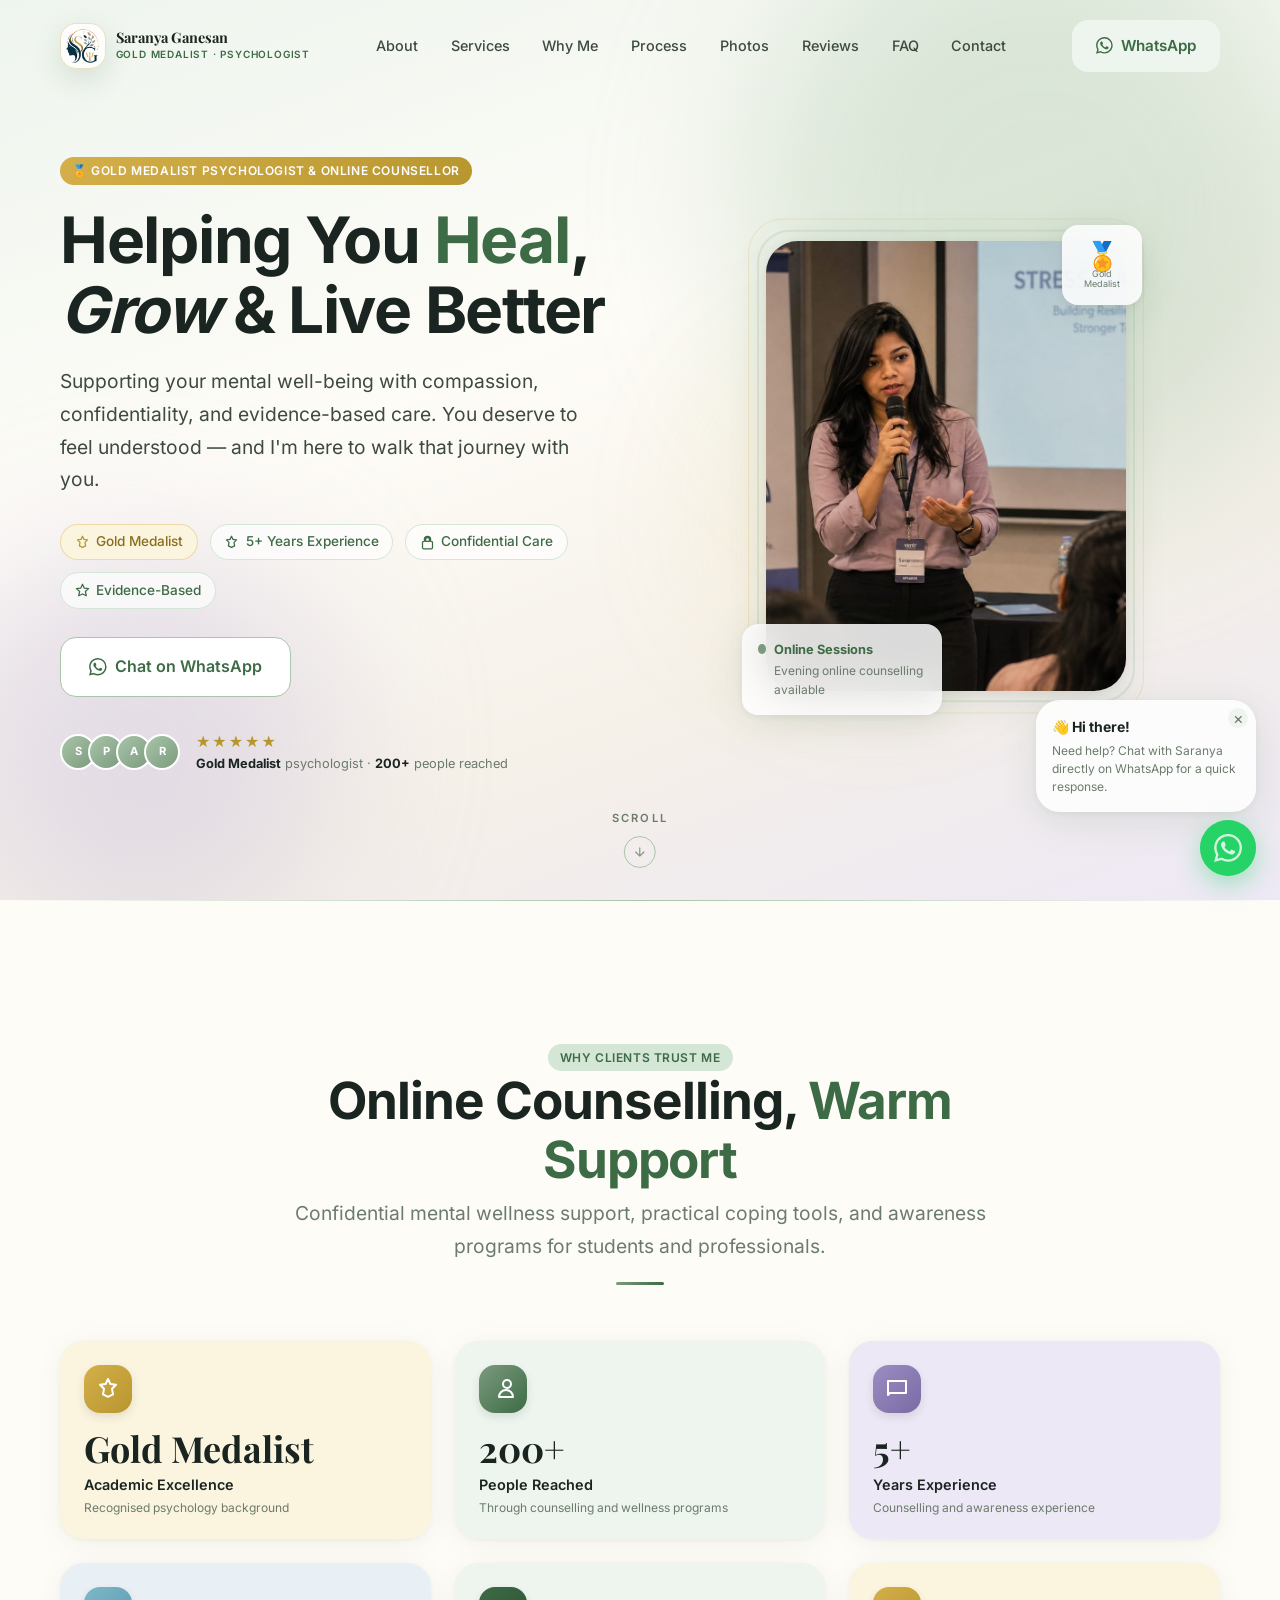
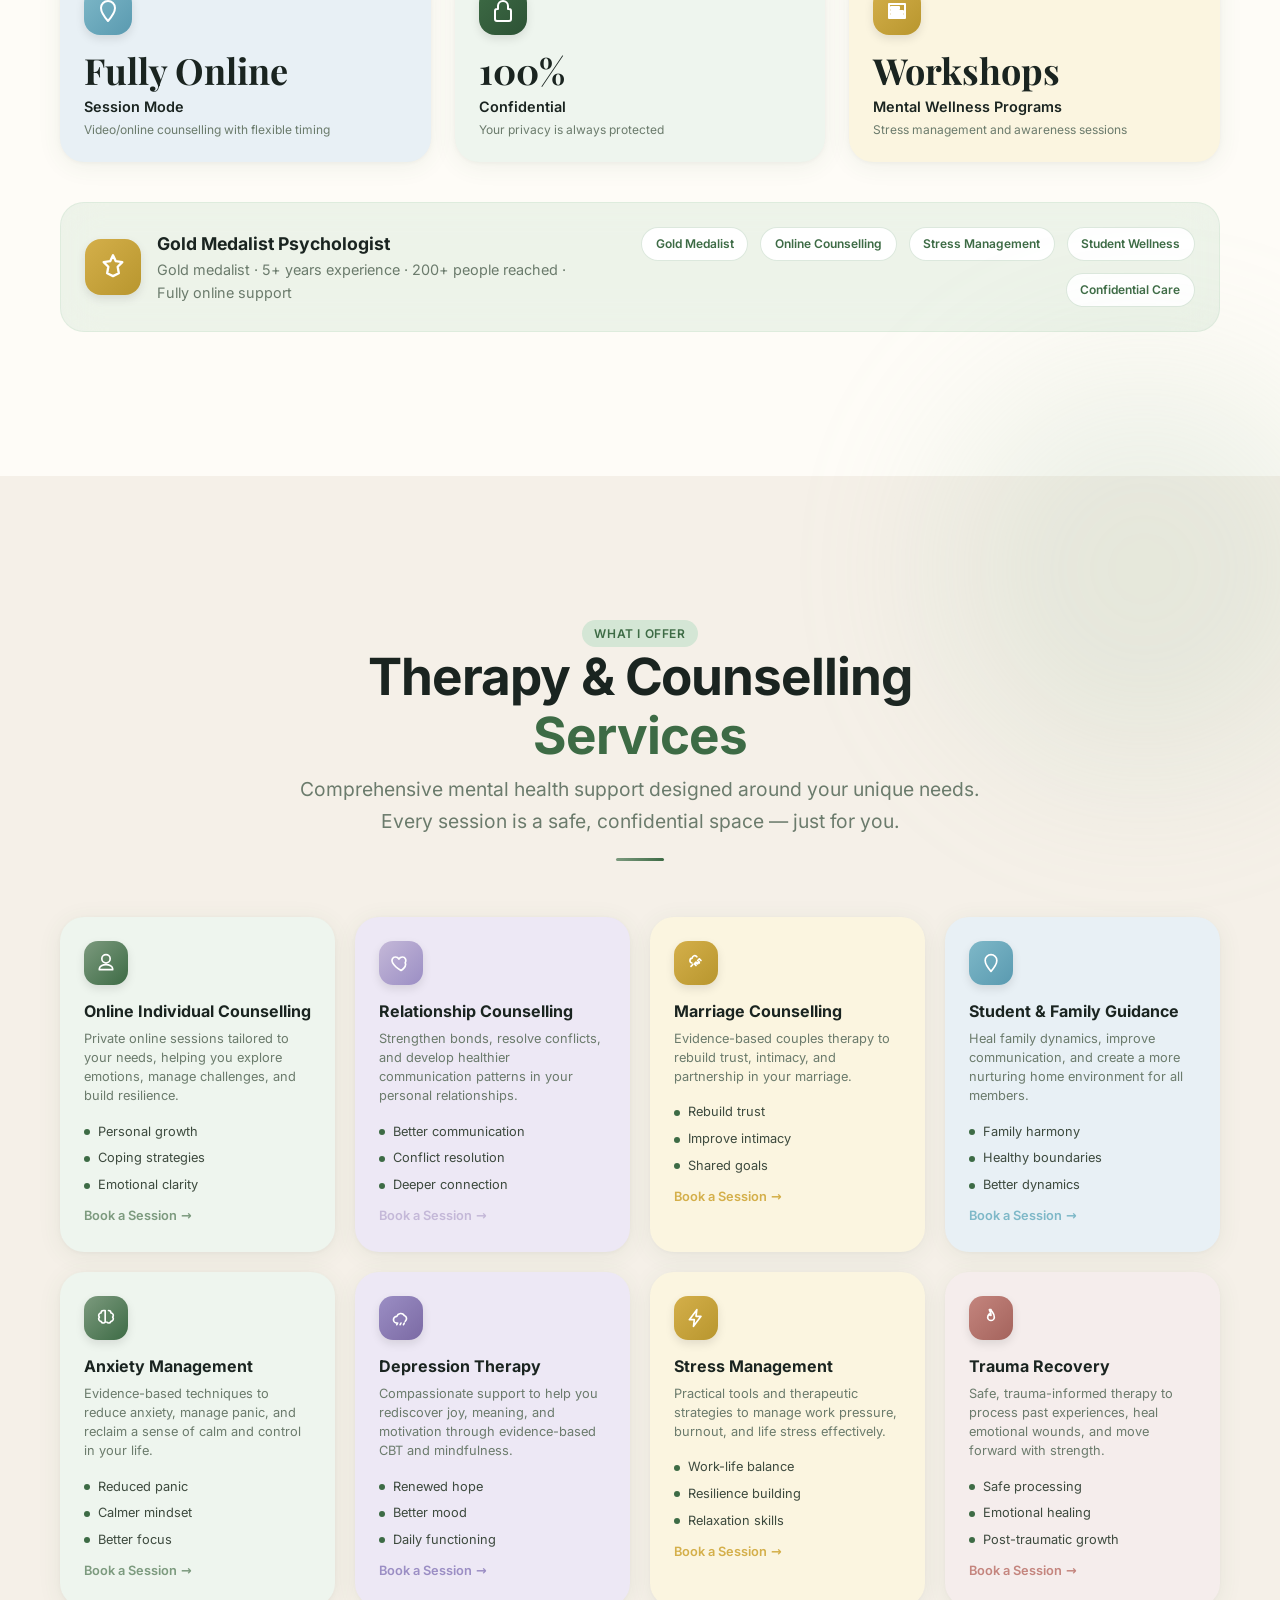
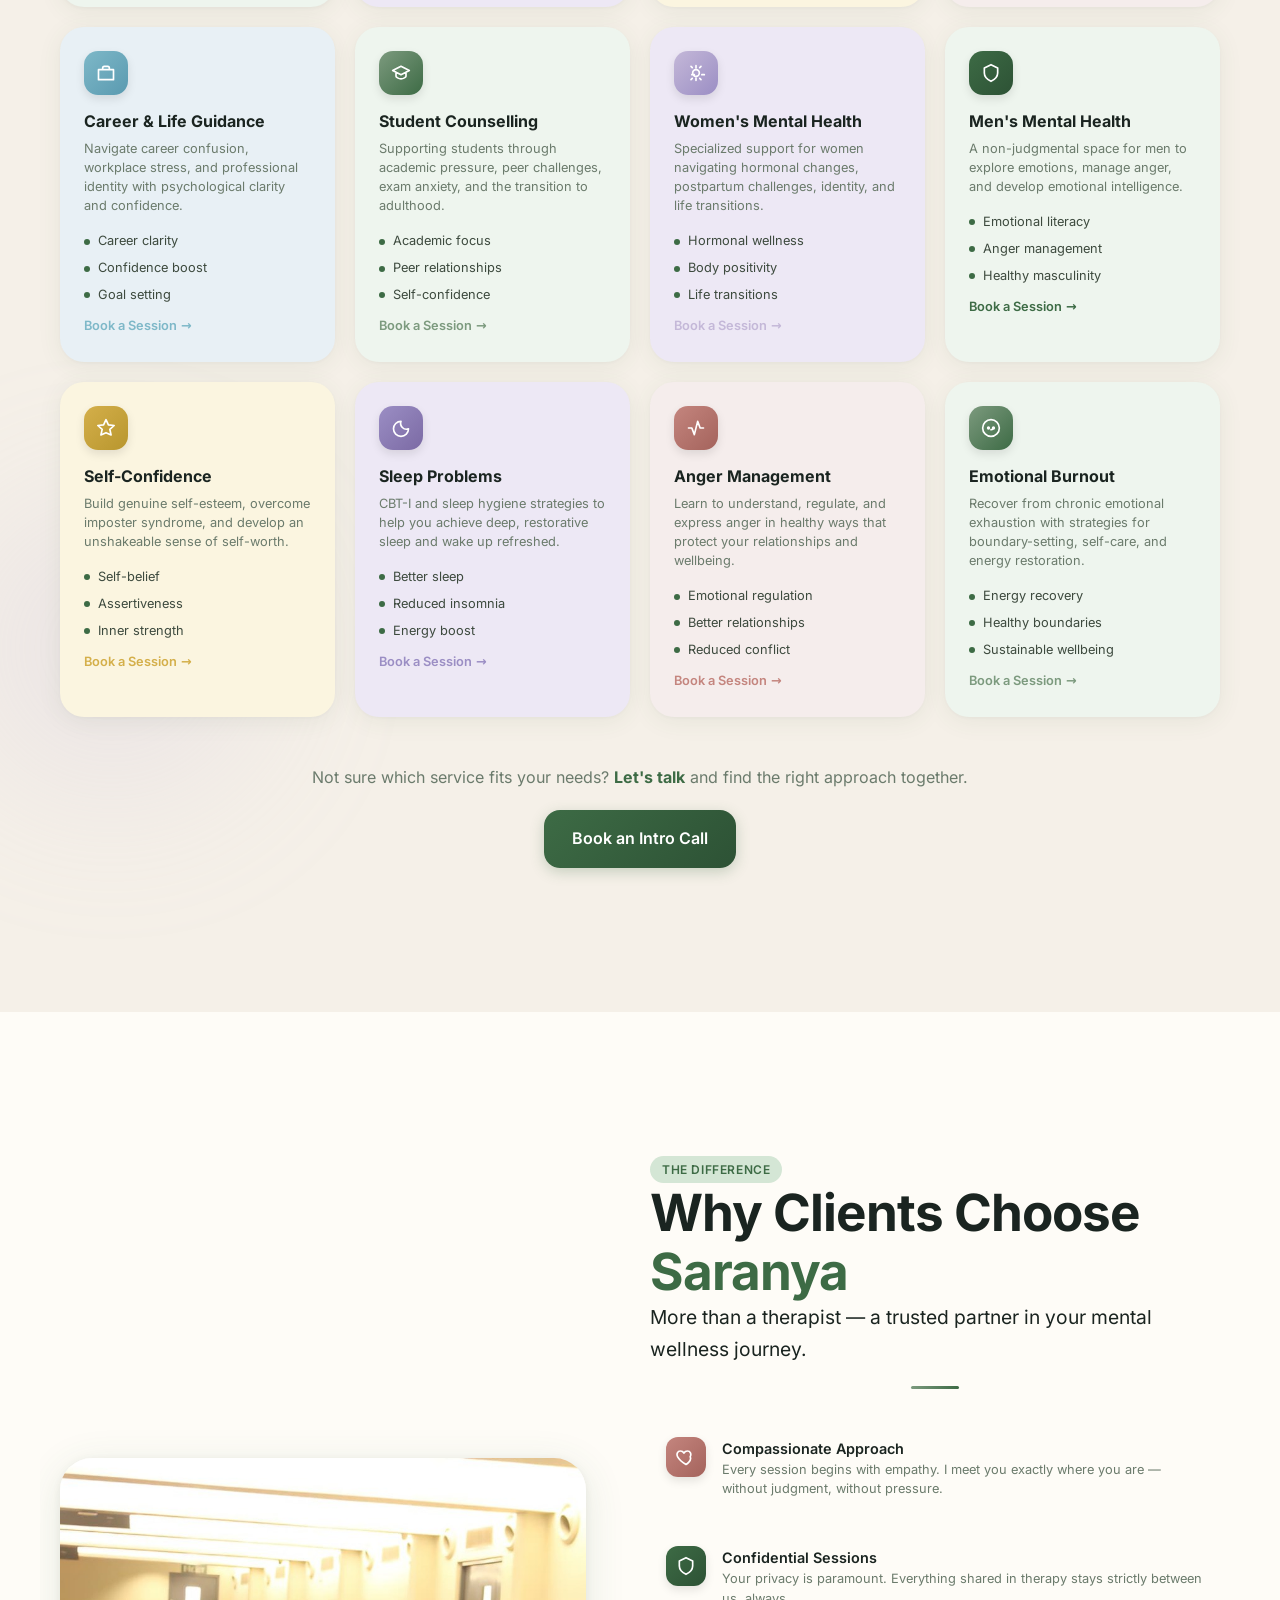
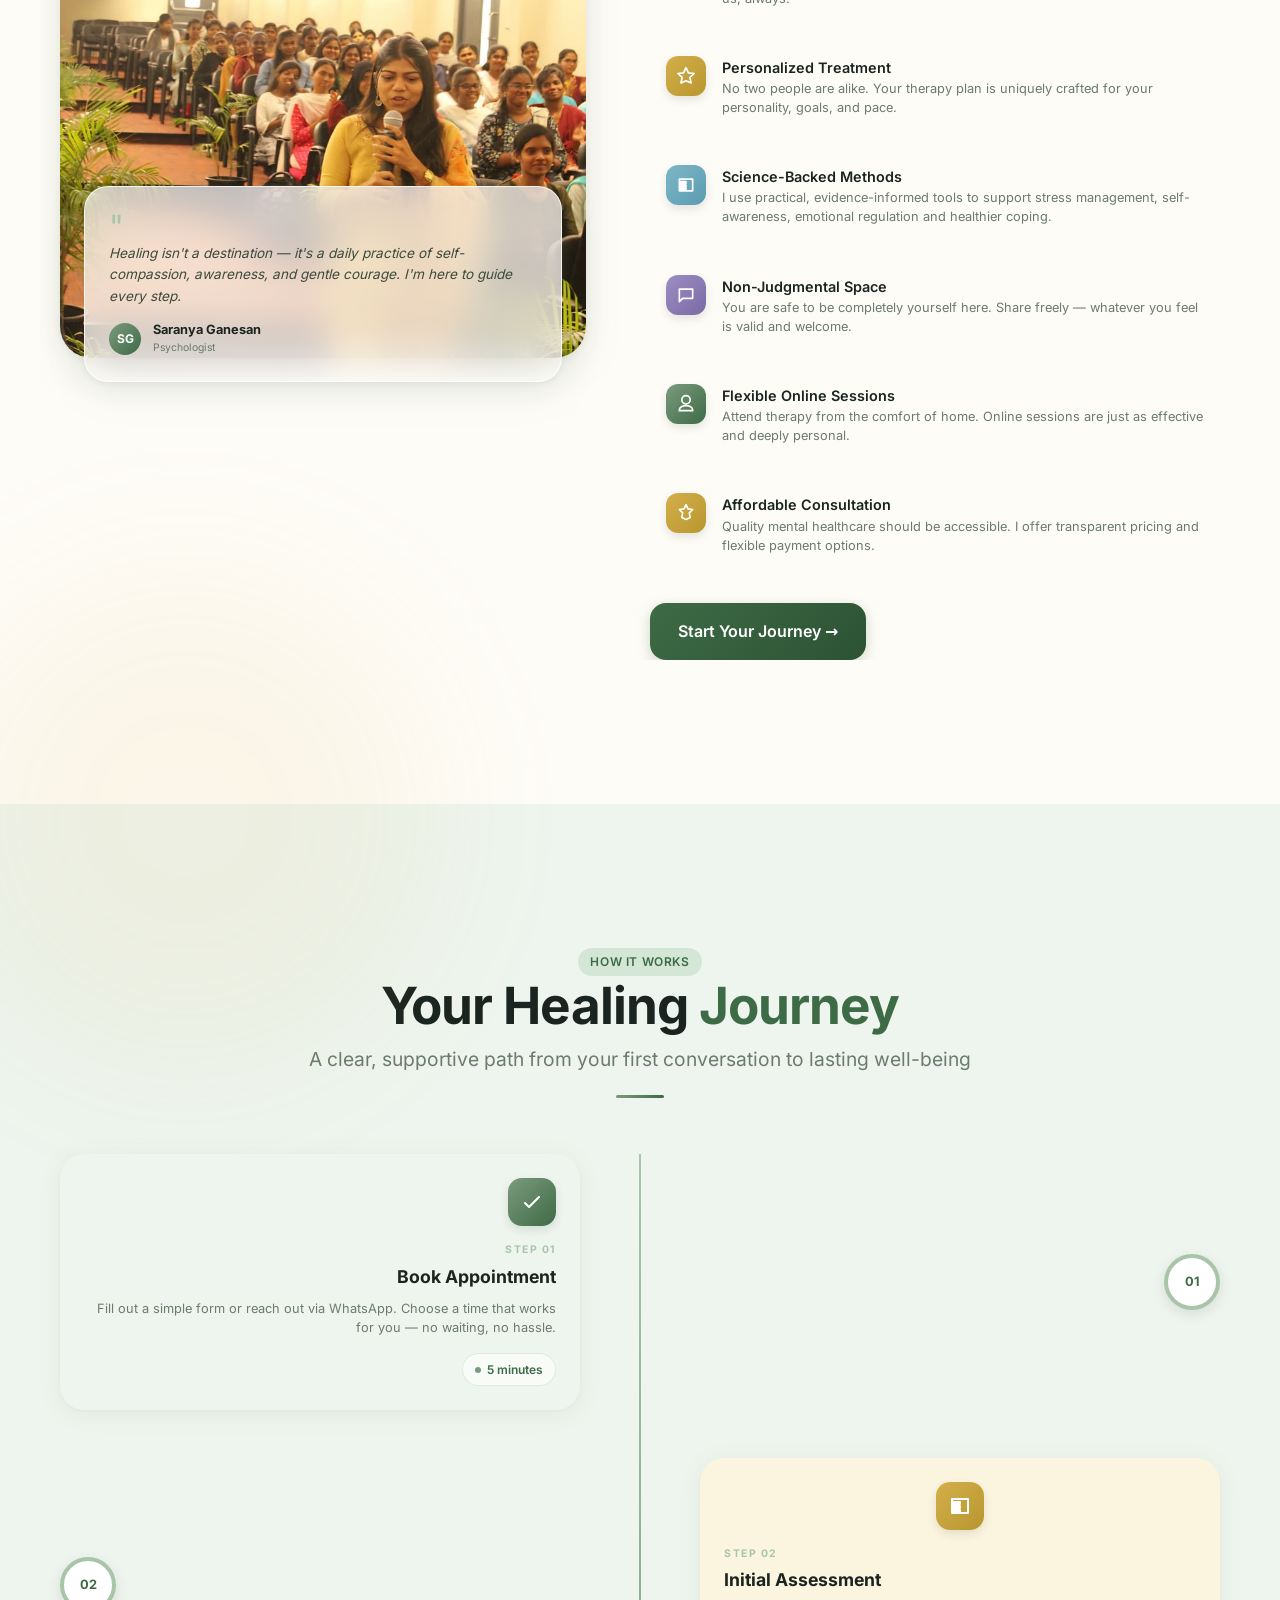
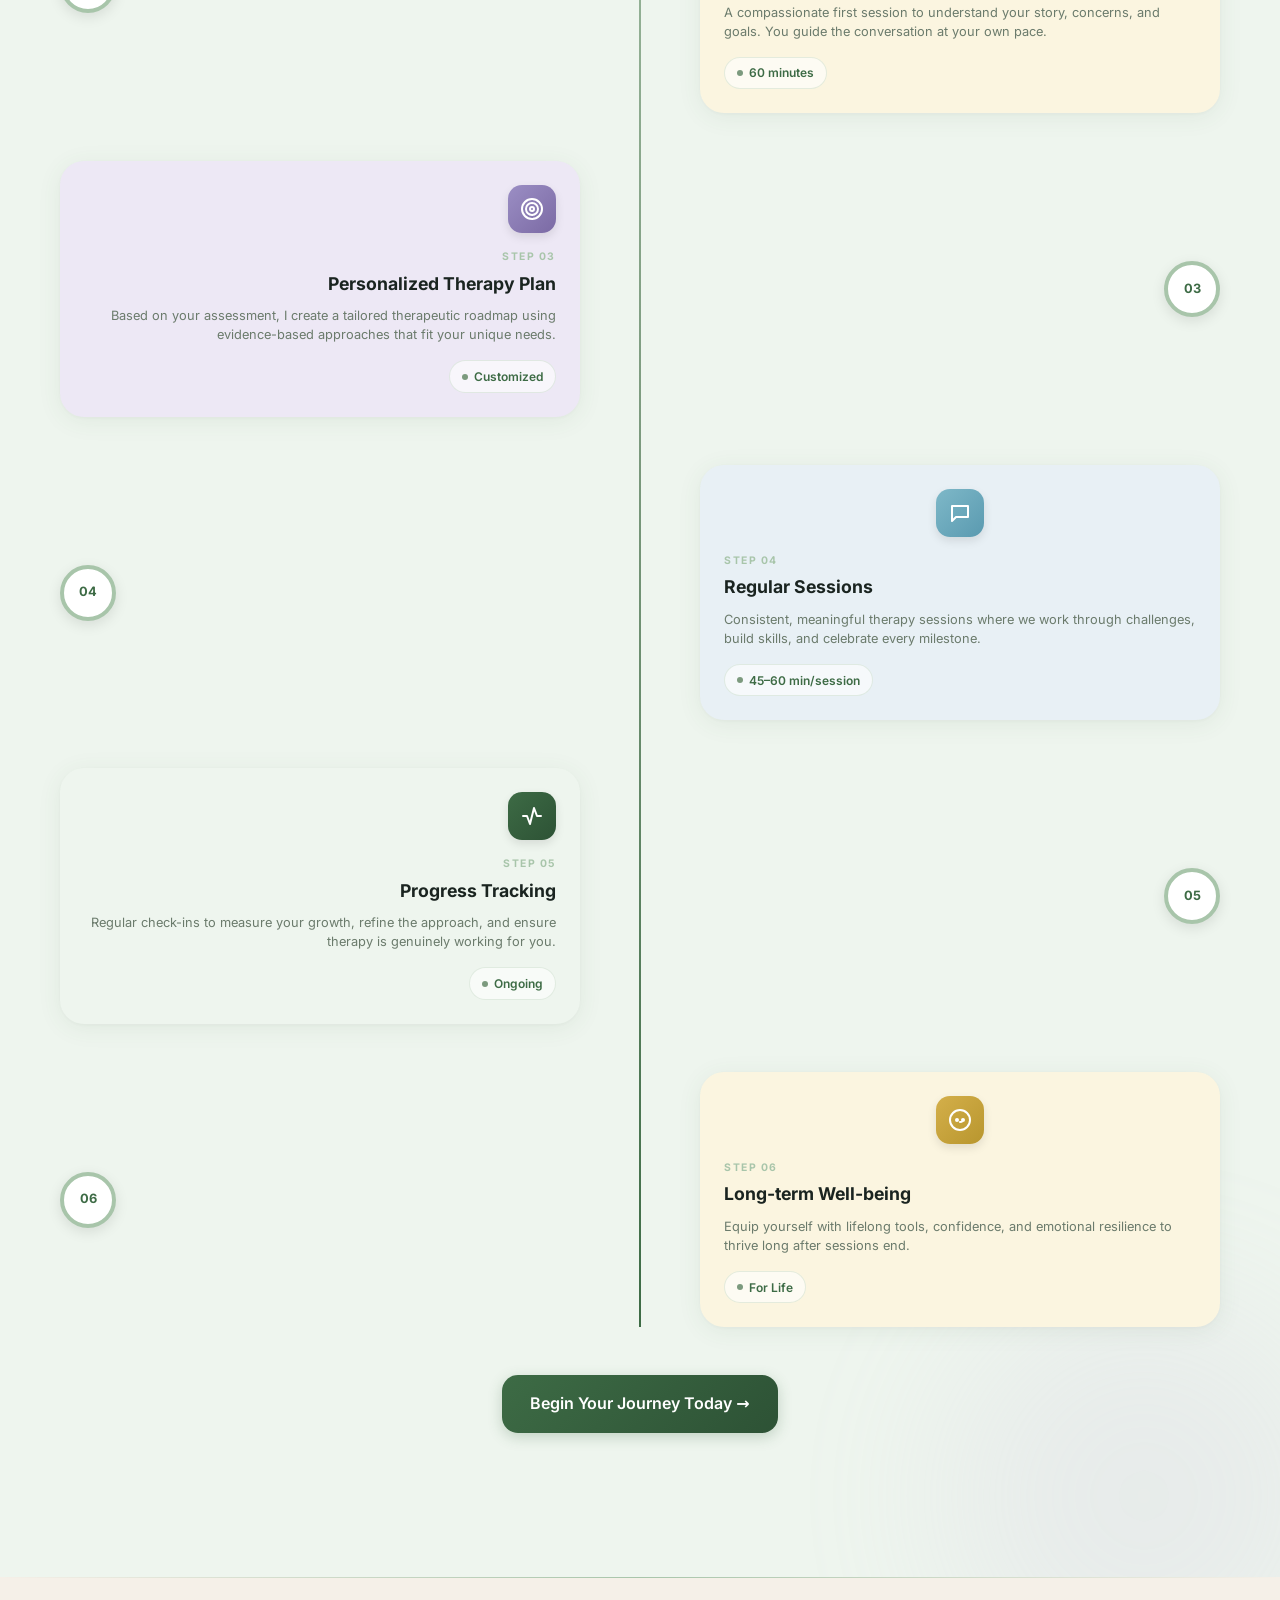
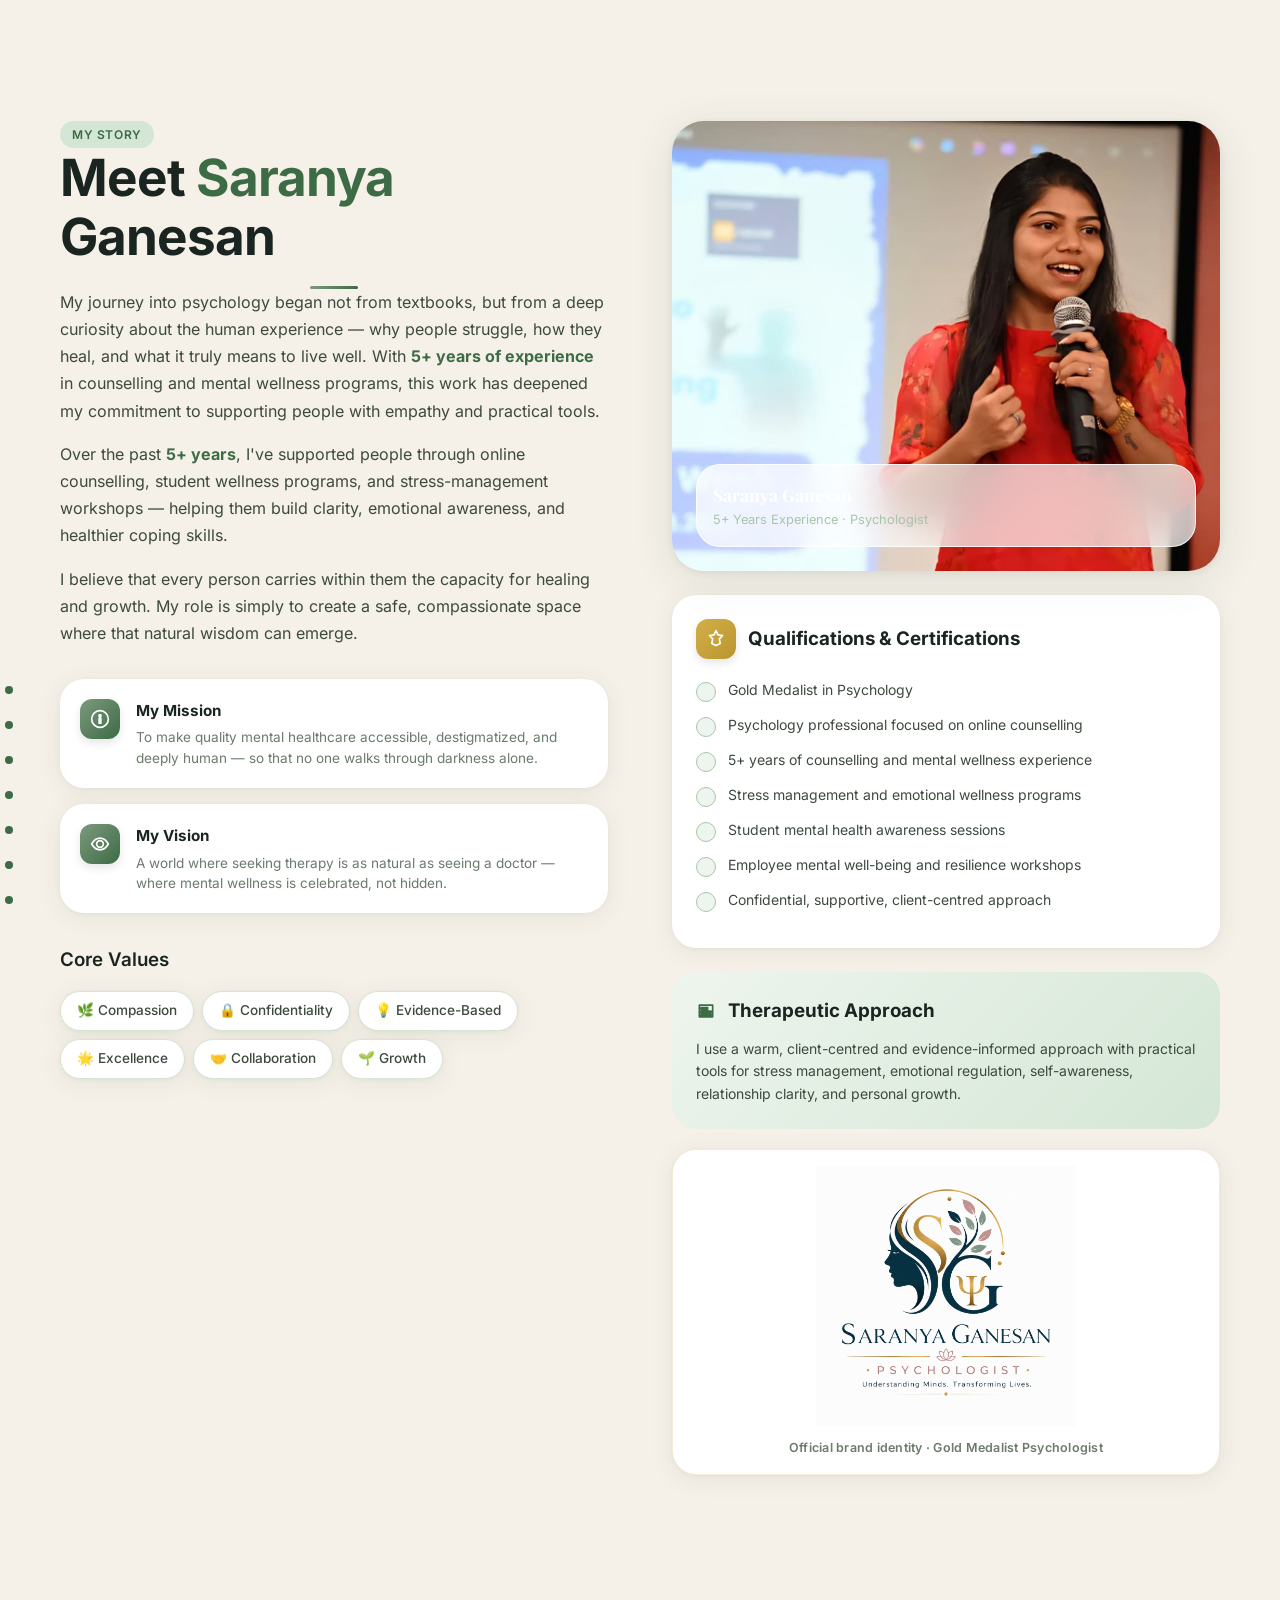
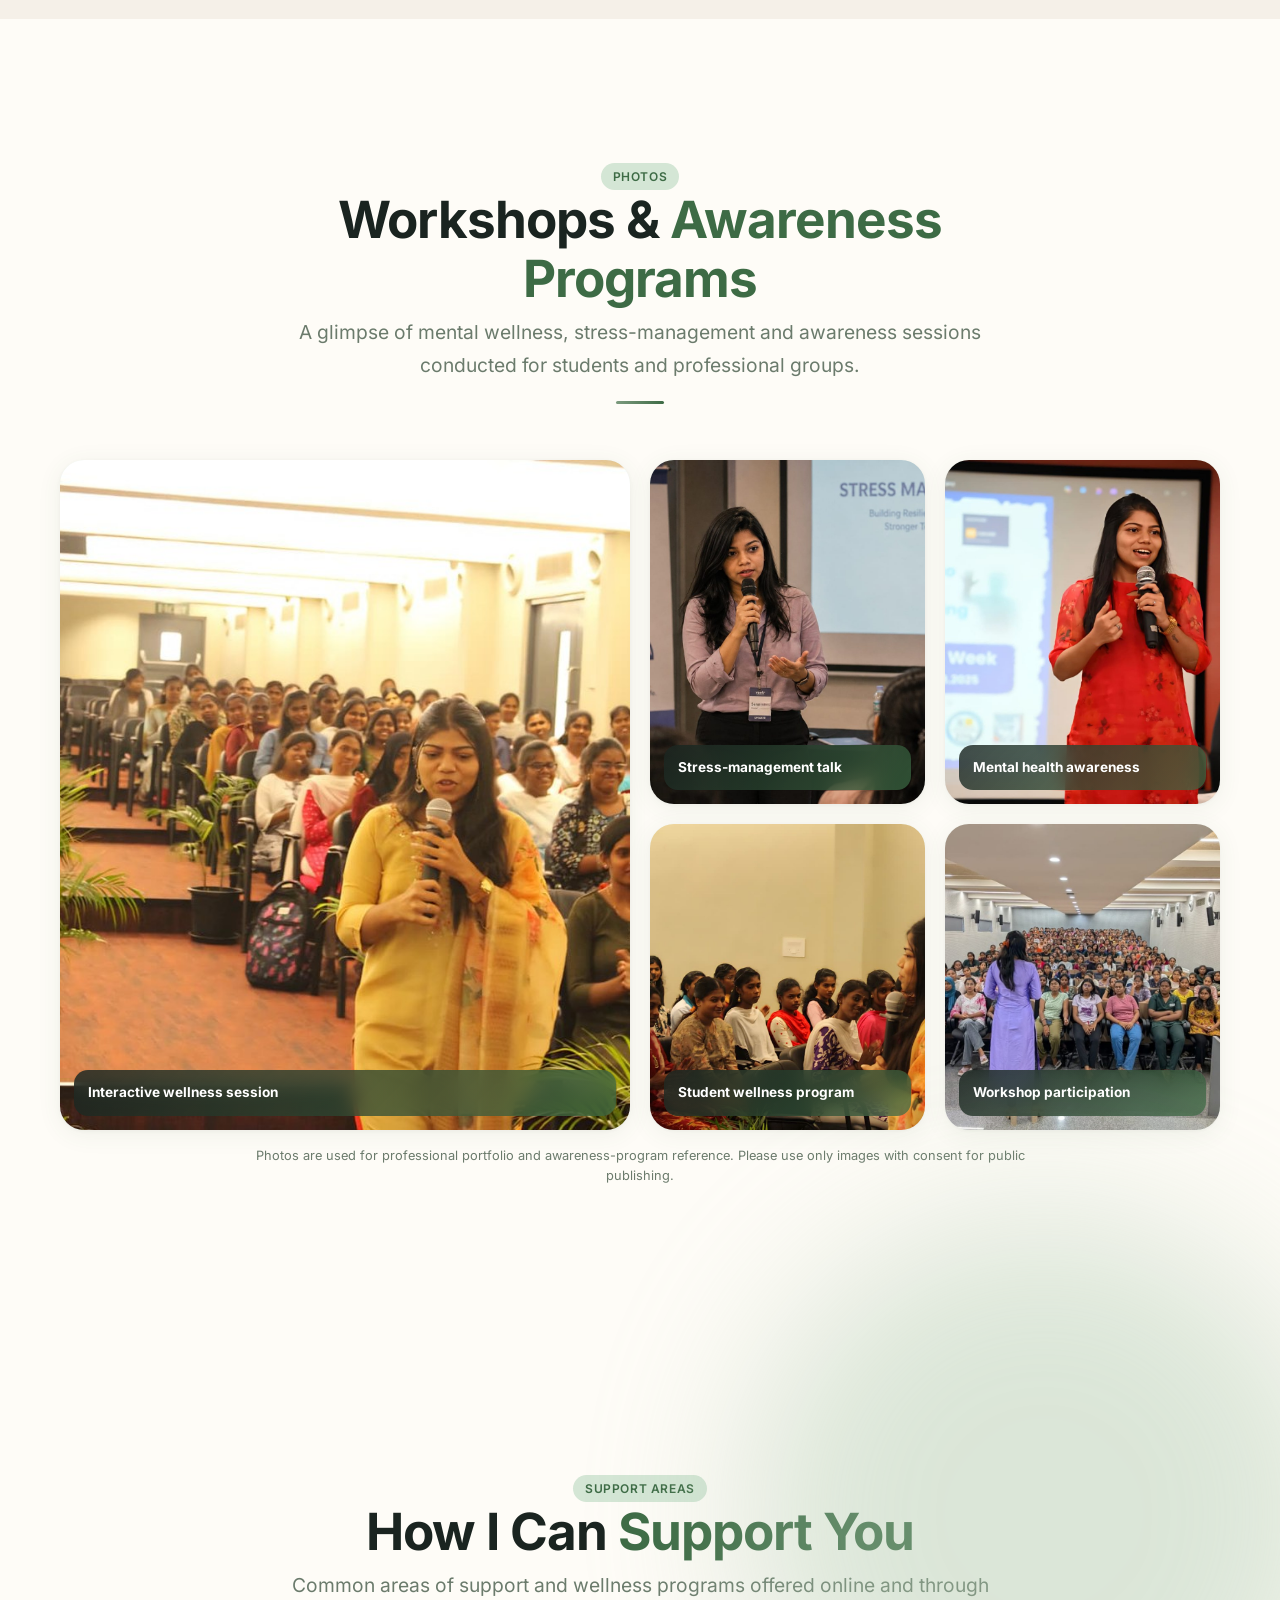
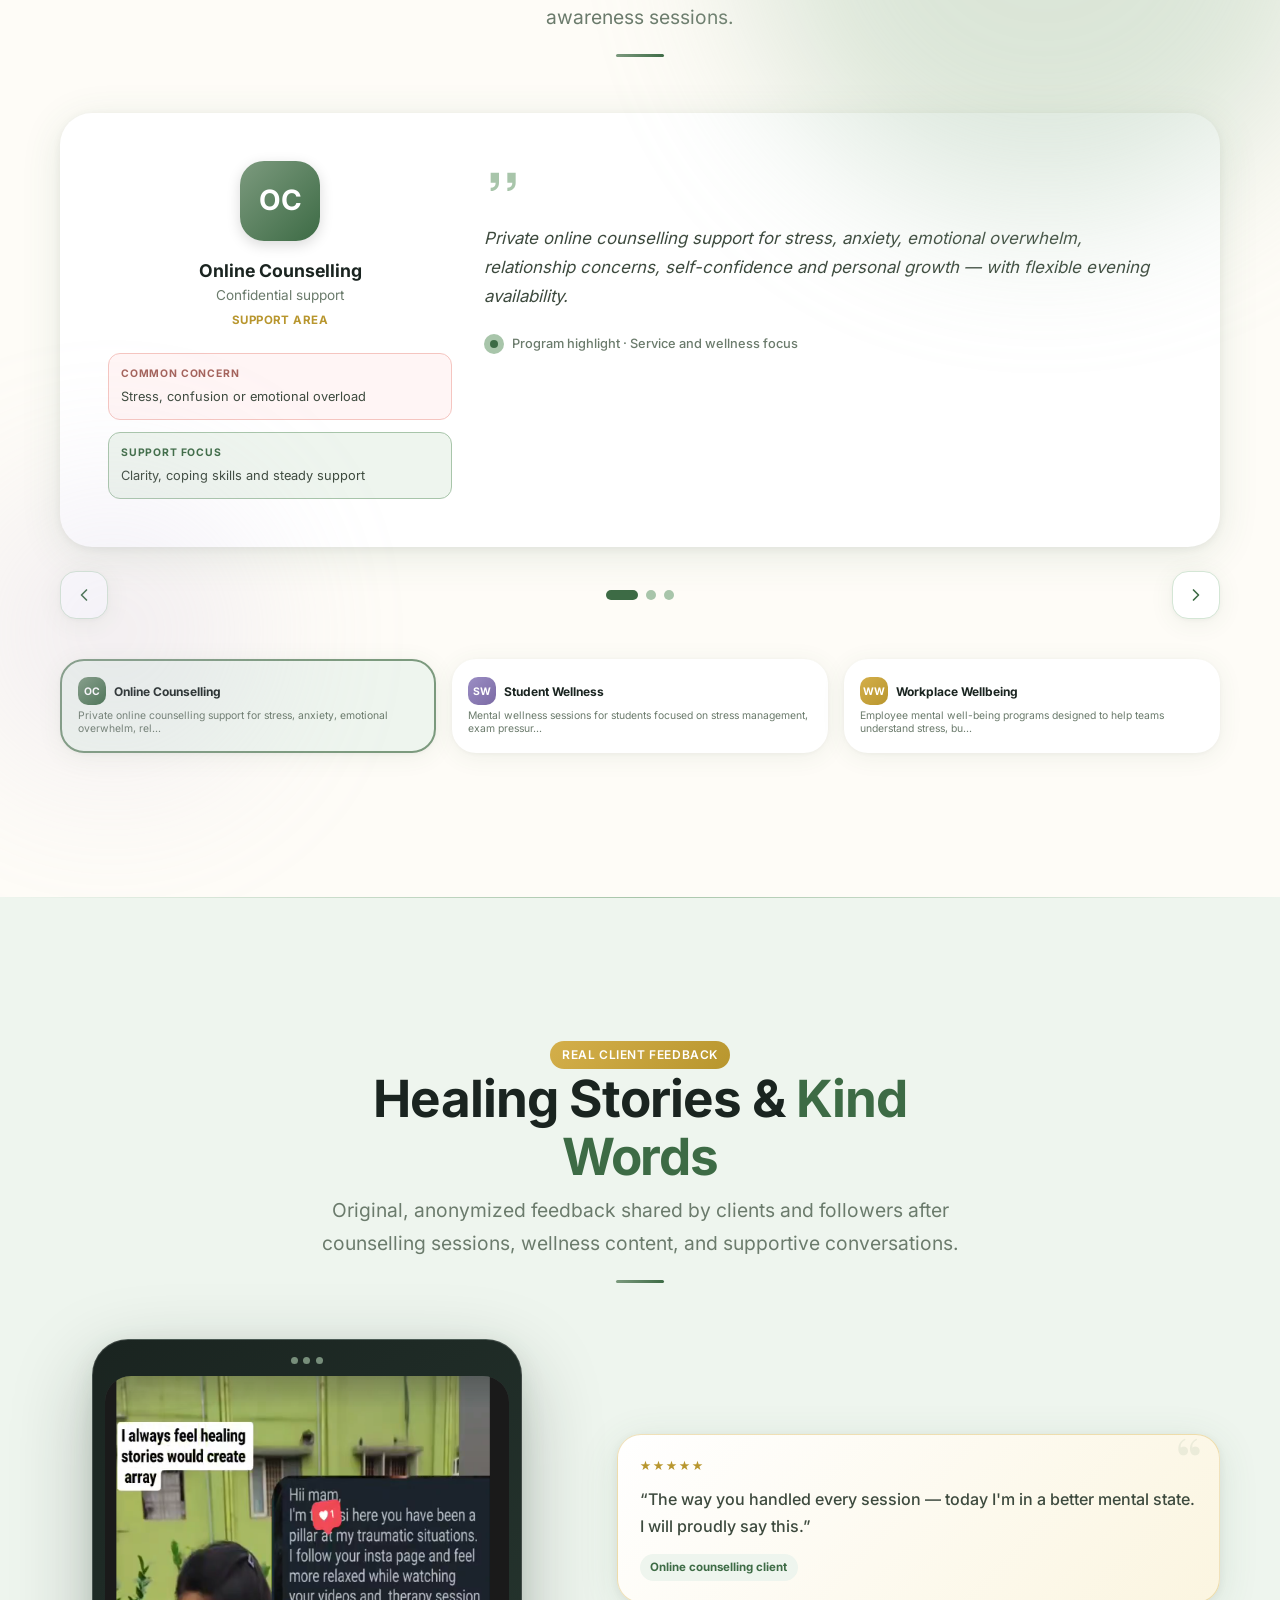
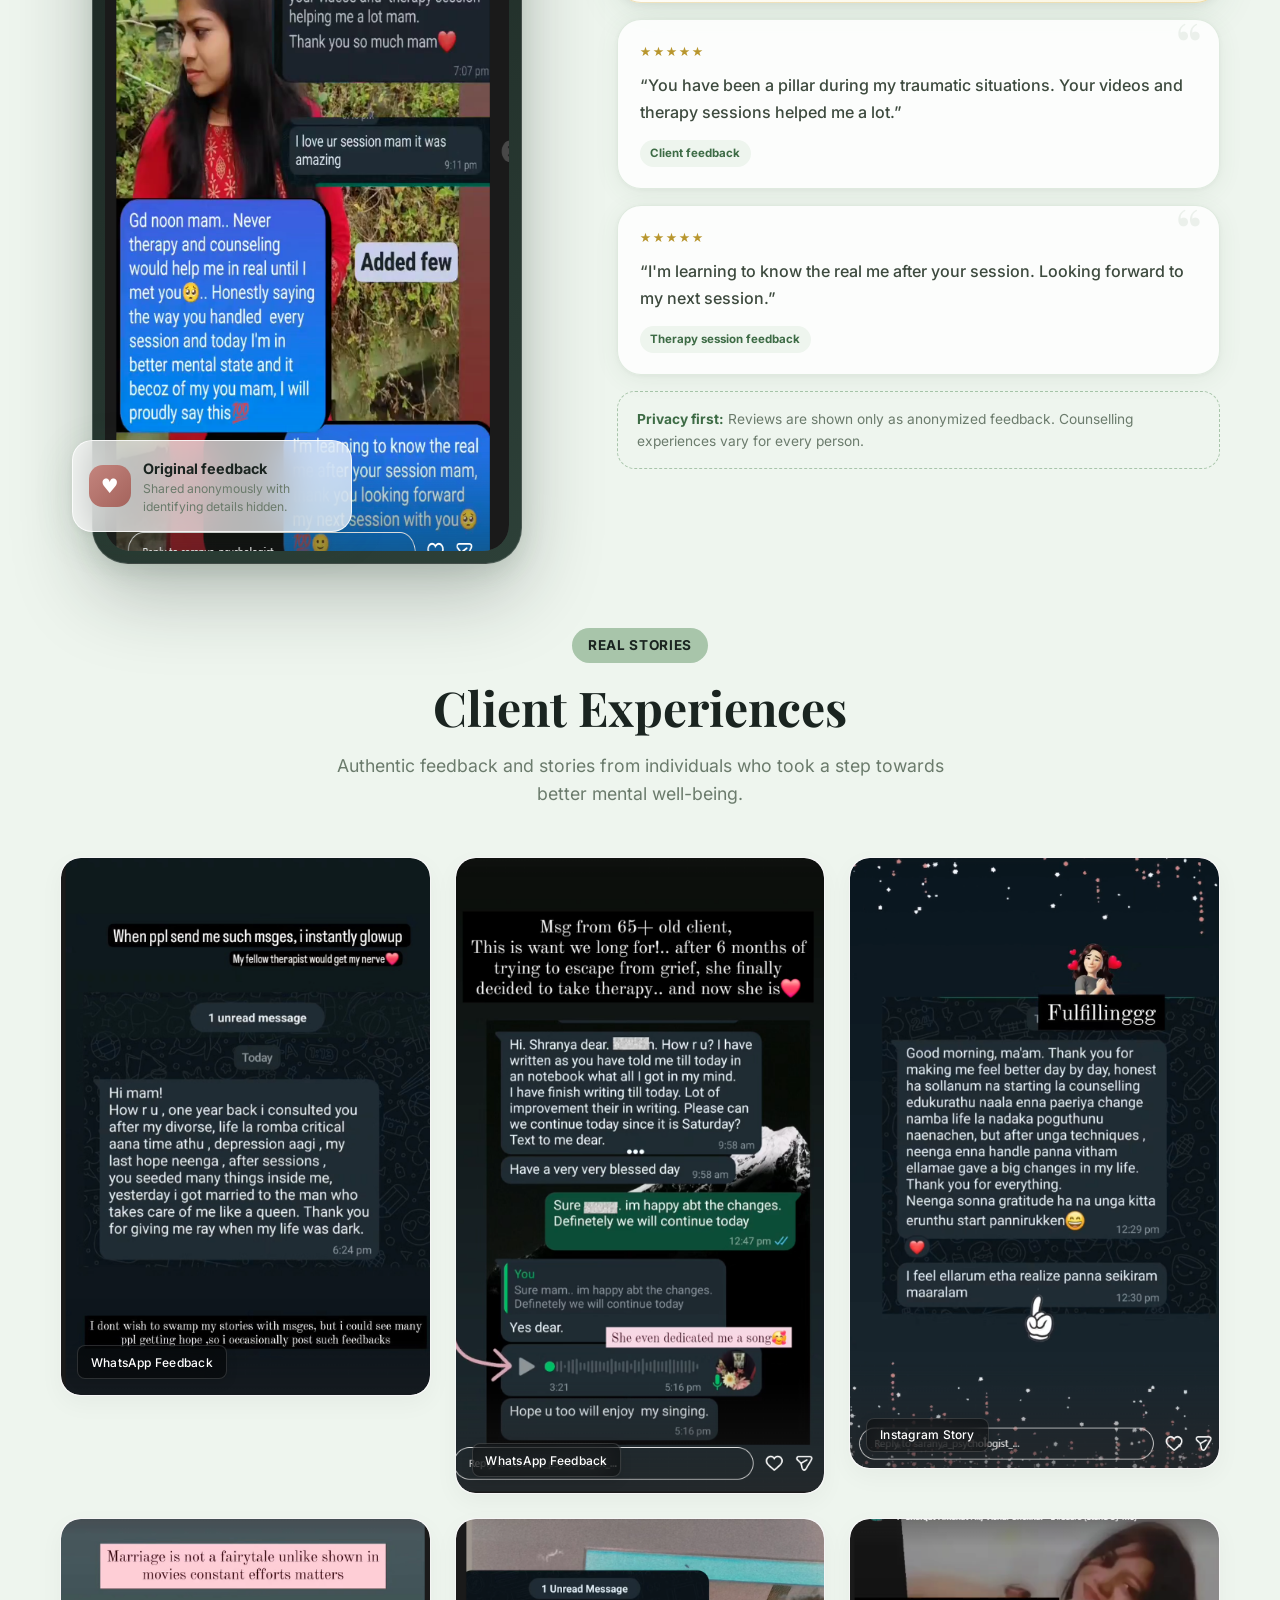
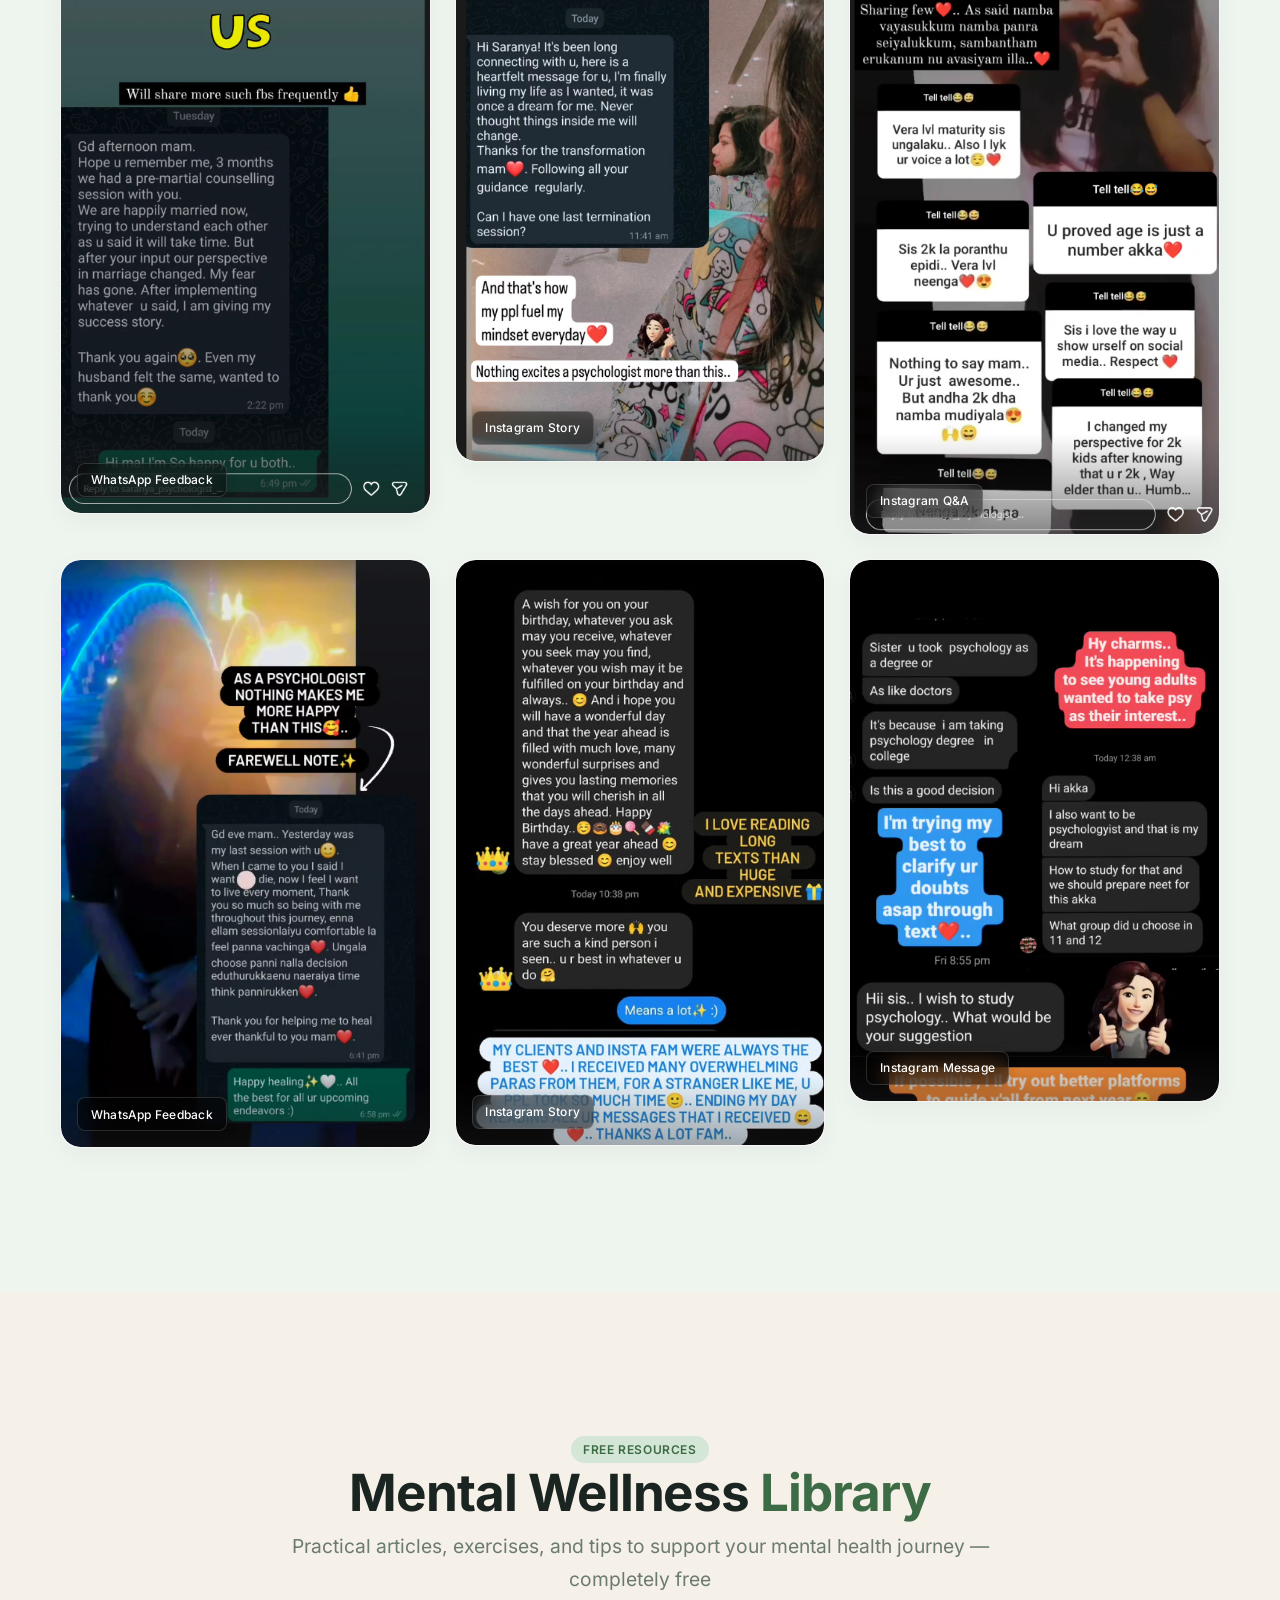
==== commit da84de41: "Remove Disclaimer section and Book Online Session buttons" ====
--- a/index.html
+++ b/index.html
@@ -137,7 +137,7 @@
           </div>
 
           <div class="hero-actions">
-            <a class="btn-primary btn-lg" href="#booking">Book Online Session →</a>
+            
             <a class="btn-outline btn-lg" href="https://wa.me/916383382948?text=Hello%20Saranya%2C%20I%27d%20like%20to%20schedule%20a%20consultation." target="_blank" rel="noopener noreferrer">
               <svg class="ic" viewBox="0 0 24 24" aria-hidden="true"><path d="M17.472 14.382c-.297-.149-1.758-.867-2.03-.967-.273-.099-.471-.148-.67.15-.197.297-.767.966-.94 1.164-.173.199-.347.223-.644.075-.297-.15-1.255-.463-2.39-1.475-.883-.788-1.48-1.761-1.653-2.059-.173-.297-.018-.458.13-.606.134-.133.298-.347.446-.52.149-.174.198-.298.298-.497.099-.198.05-.371-.025-.52-.075-.149-.669-1.612-.916-2.207-.242-.579-.487-.5-.669-.51-.173-.008-.371-.01-.57-.01-.198 0-.52.074-.792.372-.272.297-1.04 1.016-1.04 2.479 0 1.462 1.065 2.875 1.213 3.074.149.198 2.096 3.2 5.077 4.487.709.306 1.262.489 1.694.625.712.227 1.36.195 1.871.118.571-.085 1.758-.719 2.006-1.413.248-.694.248-1.289.173-1.413-.074-.124-.272-.198-.57-.347m-5.421 7.403h-.004a9.87 9.87 0 01-5.031-1.378l-.361-.214-3.741.982.998-3.648-.235-.374a9.86 9.86 0 01-1.51-5.26c.001-5.45 4.436-9.884 9.888-9.884 2.64 0 5.122 1.03 6.988 2.898a9.825 9.825 0 012.893 6.994c-.003 5.45-4.437 9.884-9.885 9.884m8.413-18.297A11.815 11.815 0 0012.05 0C5.495 0 .16 5.335.157 11.892c0 2.096.547 4.142 1.588 5.945L.057 24l6.305-1.654a11.882 11.882 0 005.683 1.448h.005c6.554 0 11.89-5.335 11.893-11.893a11.821 11.821 0 00-3.48-8.413Z"/></svg>
               Chat on WhatsApp
@@ -785,9 +785,6 @@
       </div>
     </div>
 
-    <div class="footer-disclaimer">
-      <p><strong>Disclaimer:</strong> This website is for informational purposes only and does not constitute medical advice. Online counselling support provided by Saranya Ganesan is not a substitute for emergency mental health services or medical treatment. If you are in crisis, please contact emergency services immediately.</p>
-    </div>
   </footer>
 
   <!-- ============ WHATSAPP FLOAT ============ -->
